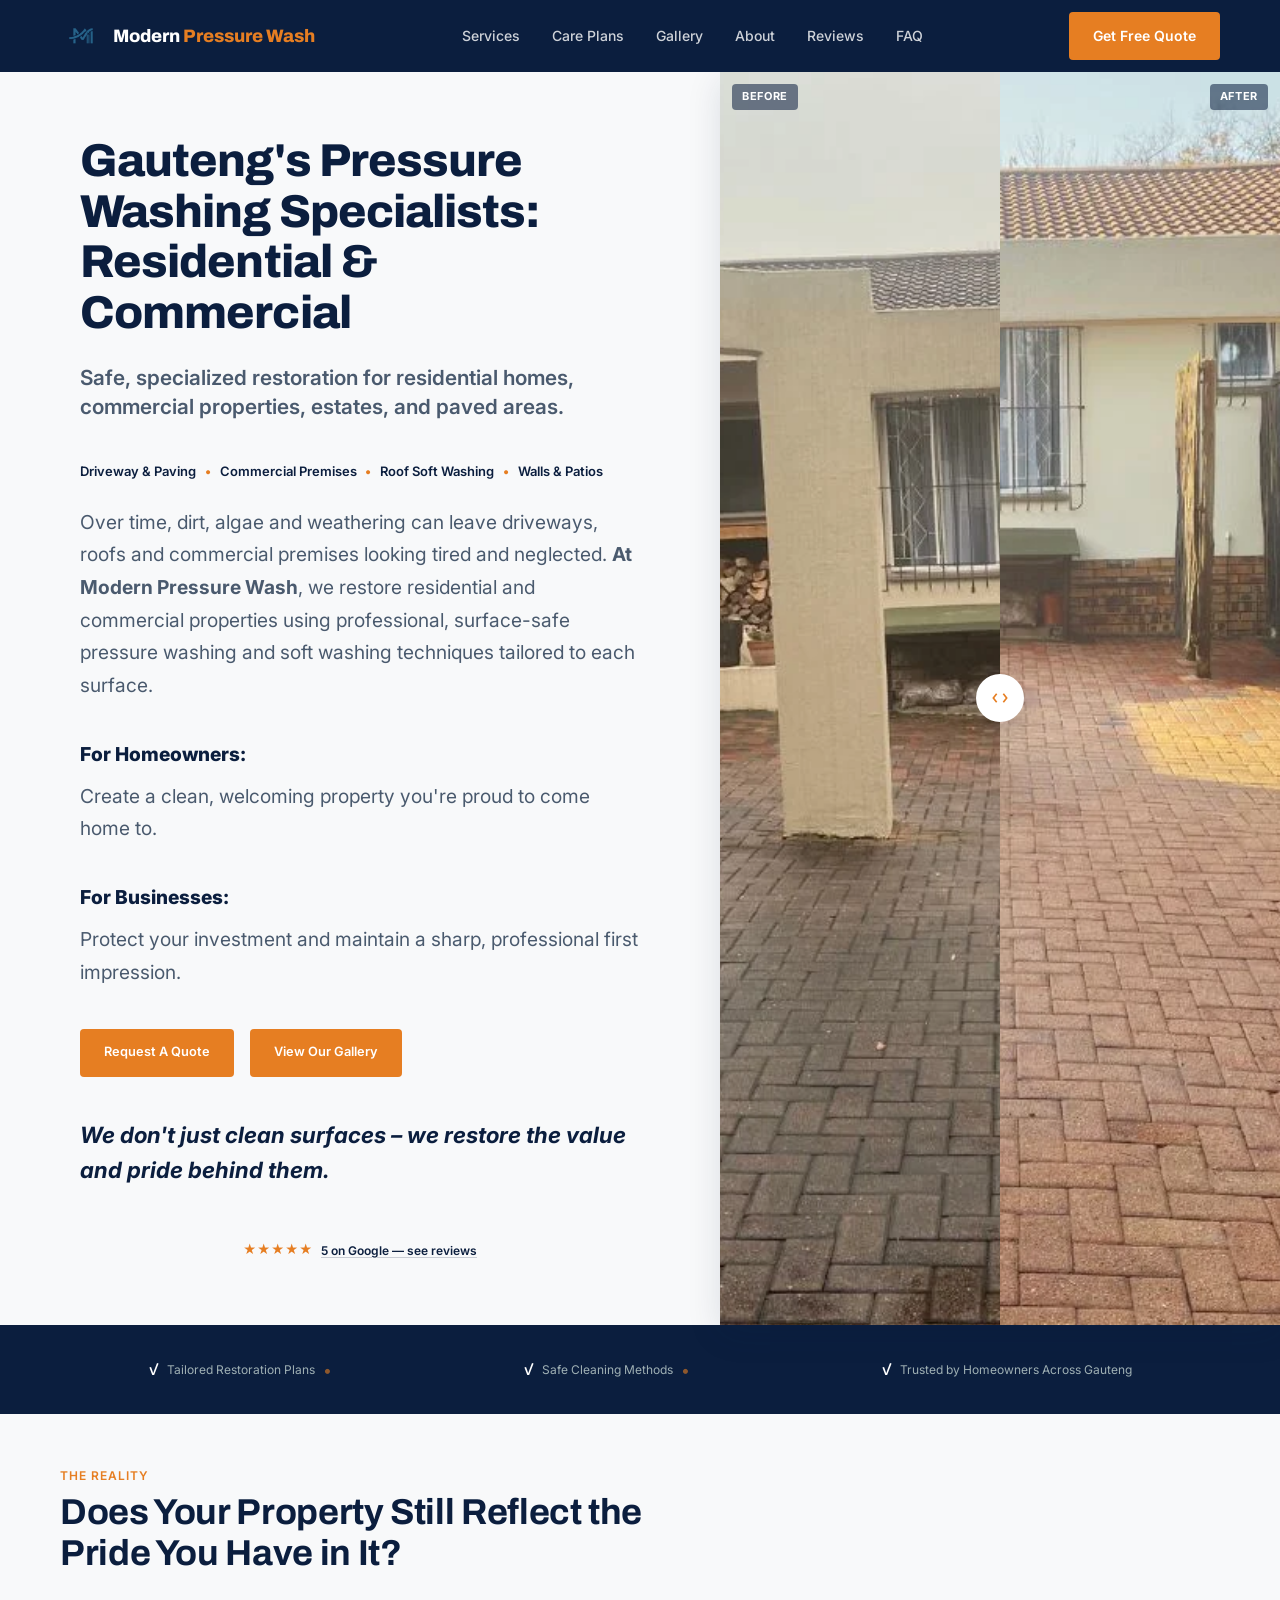
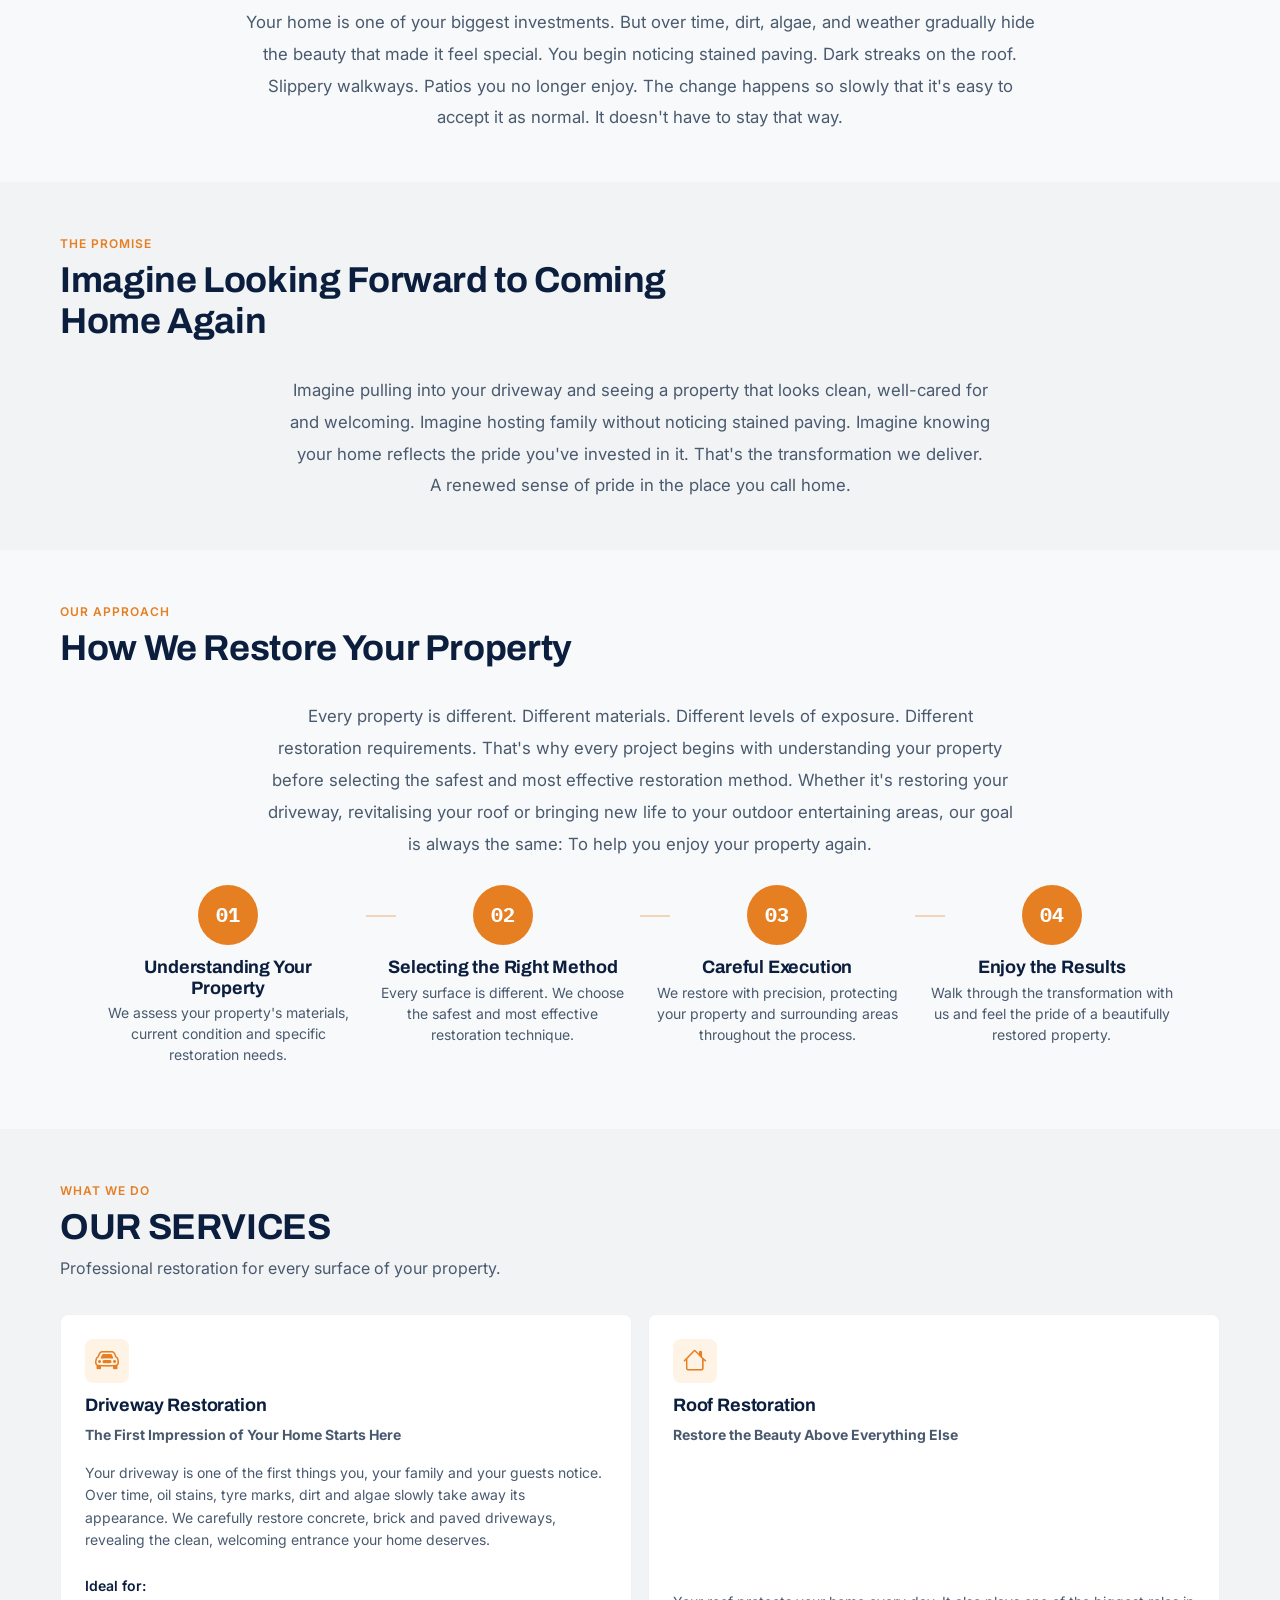
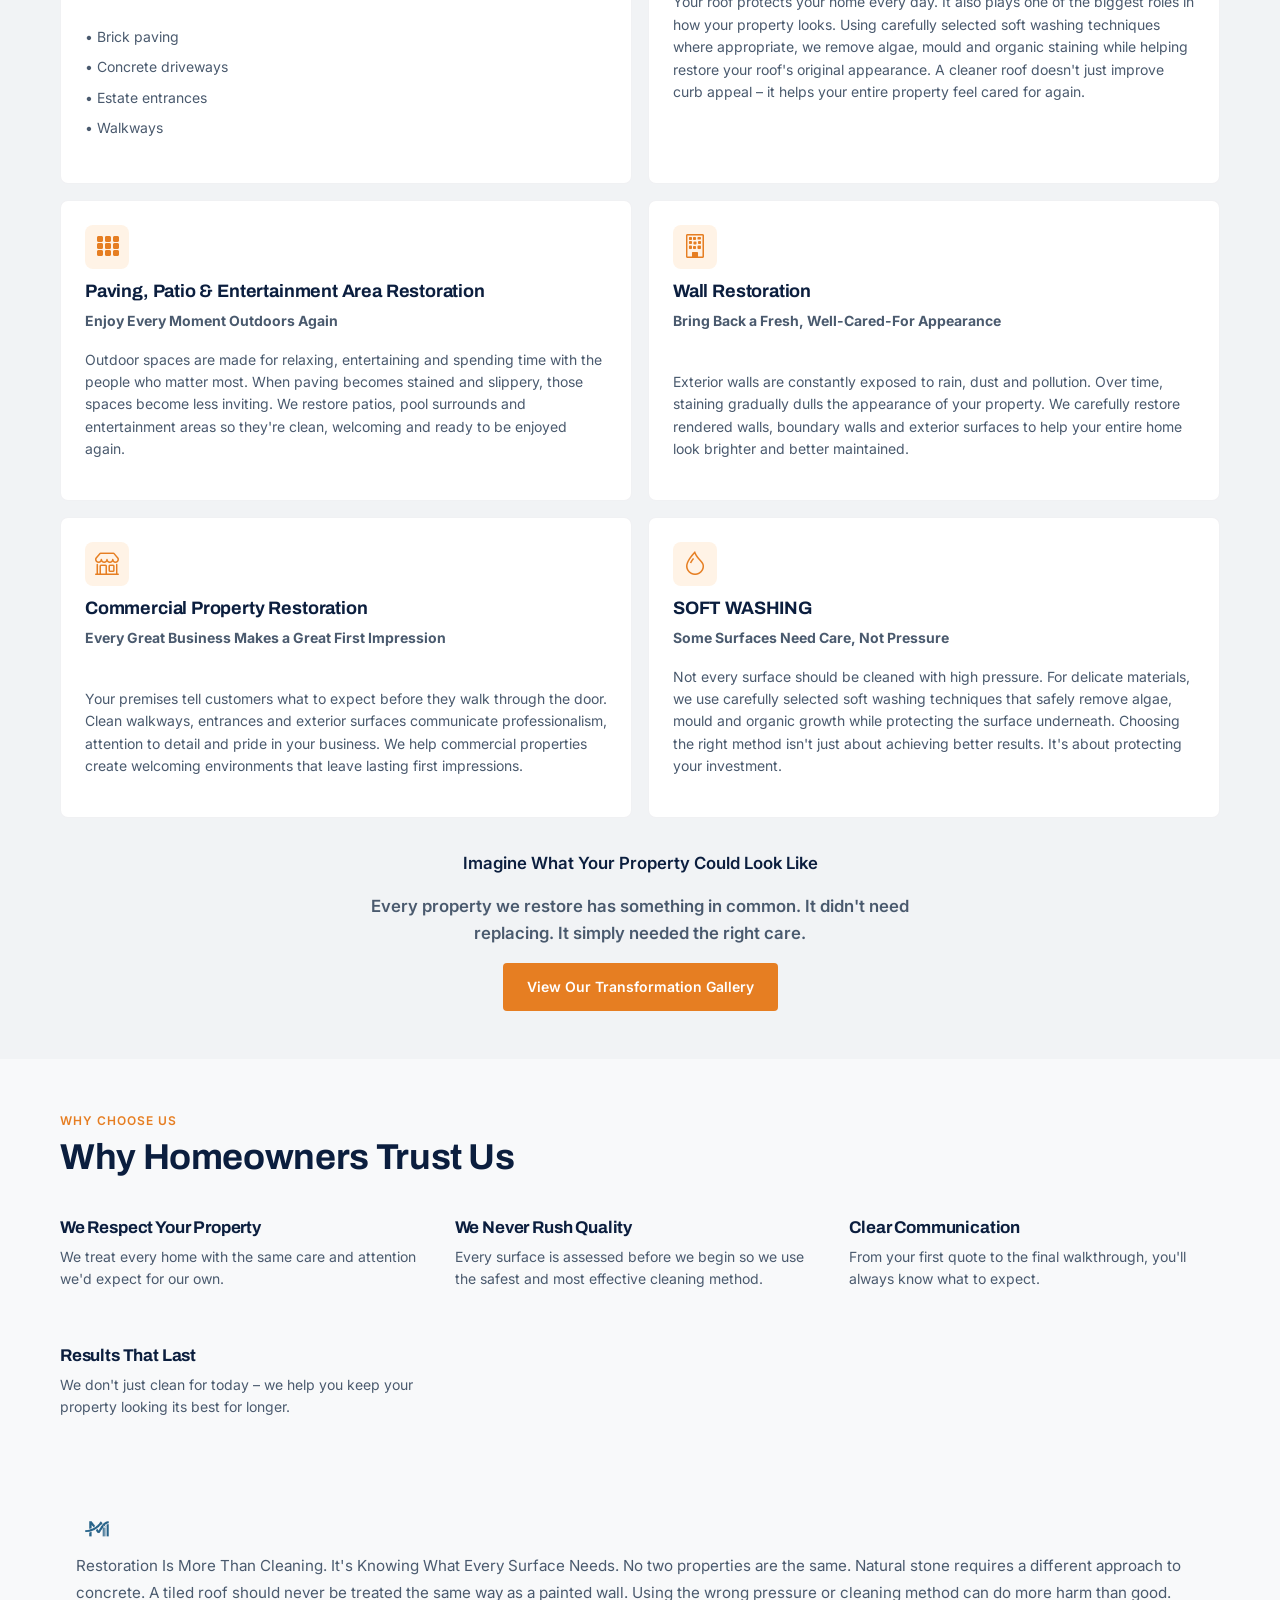
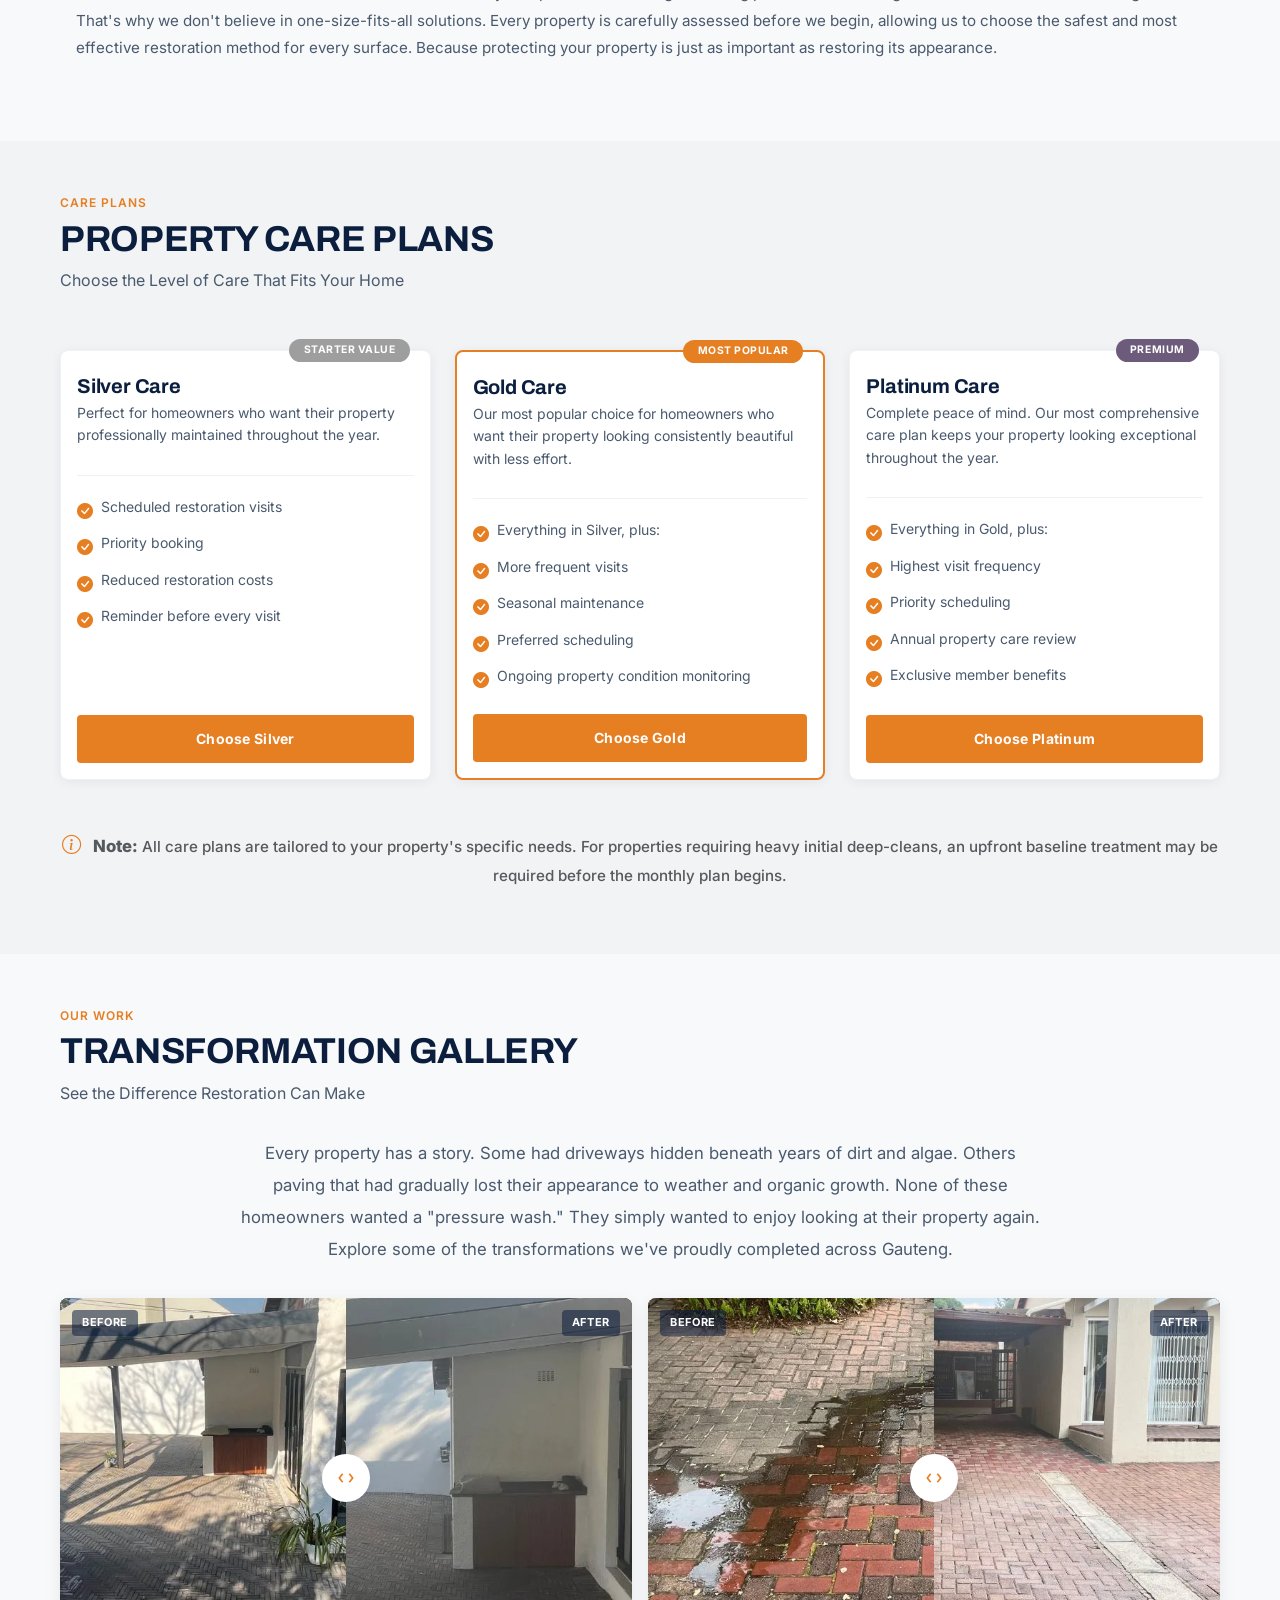
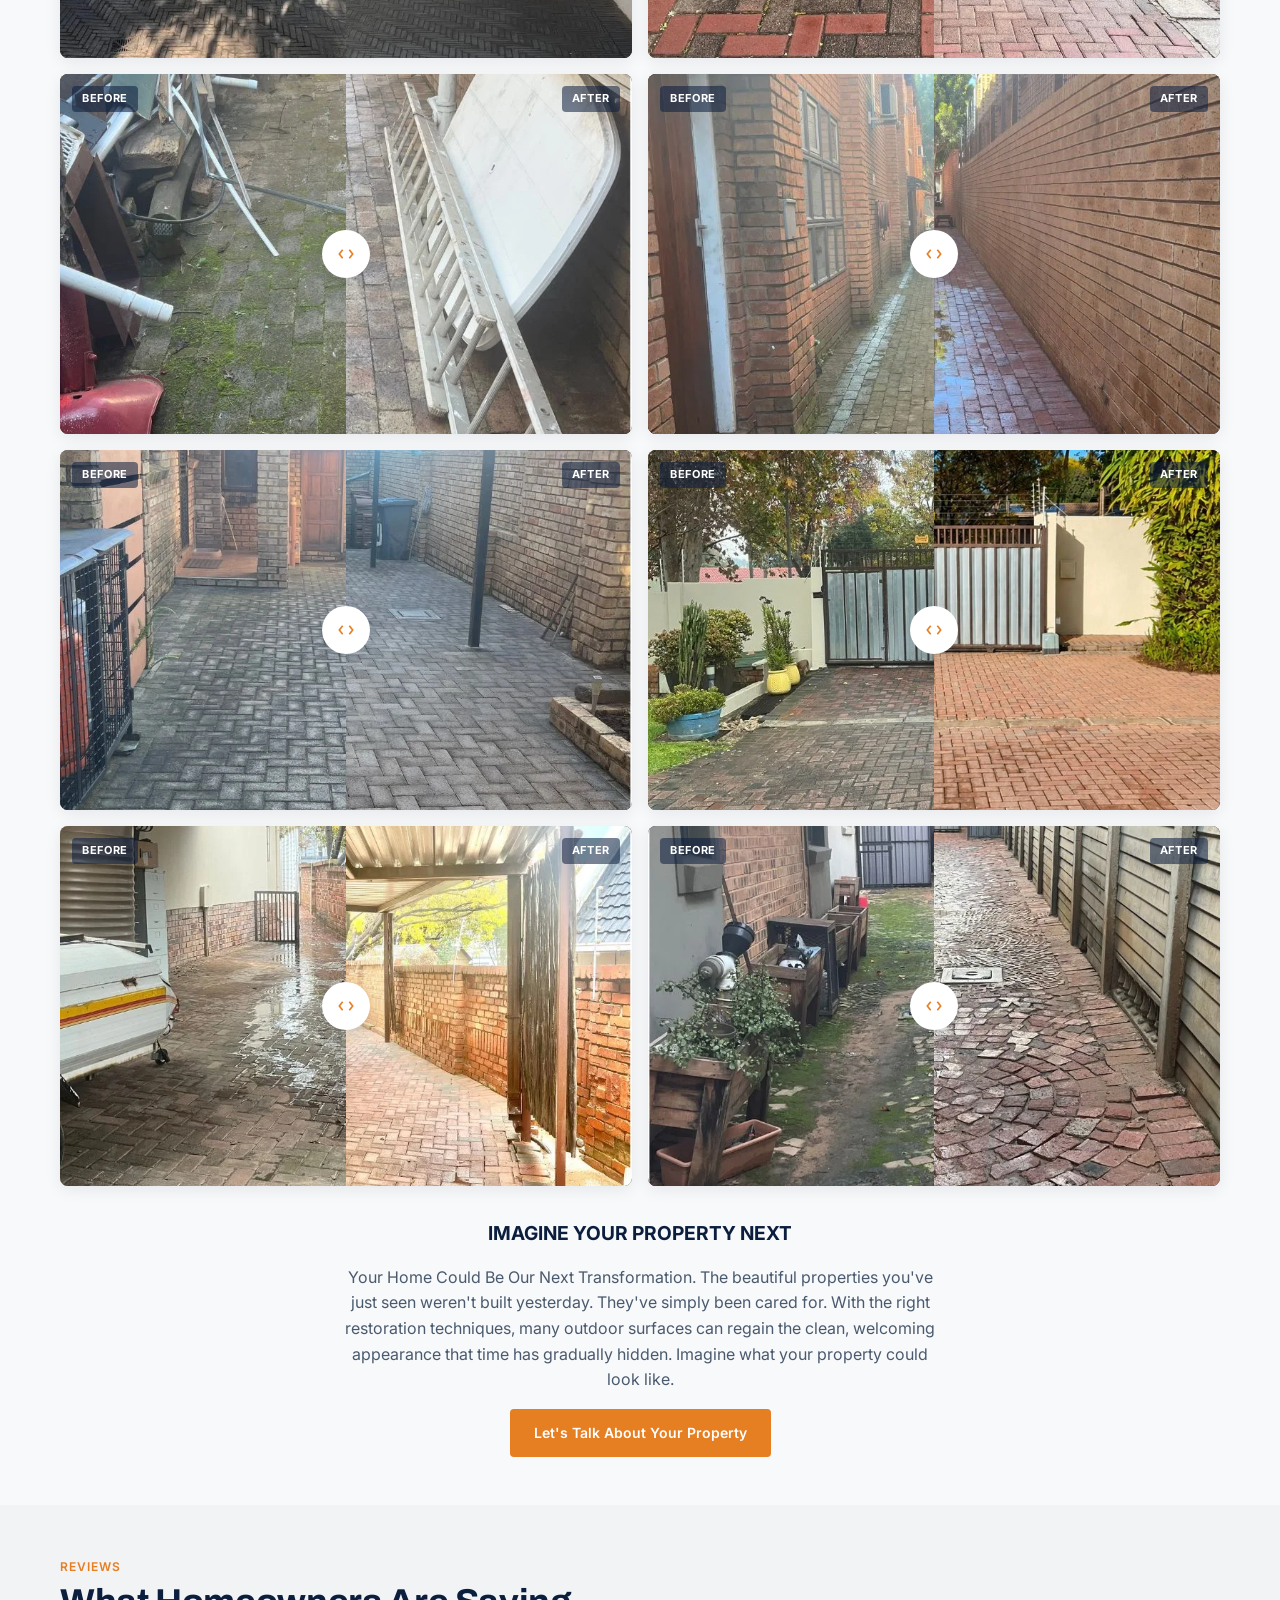
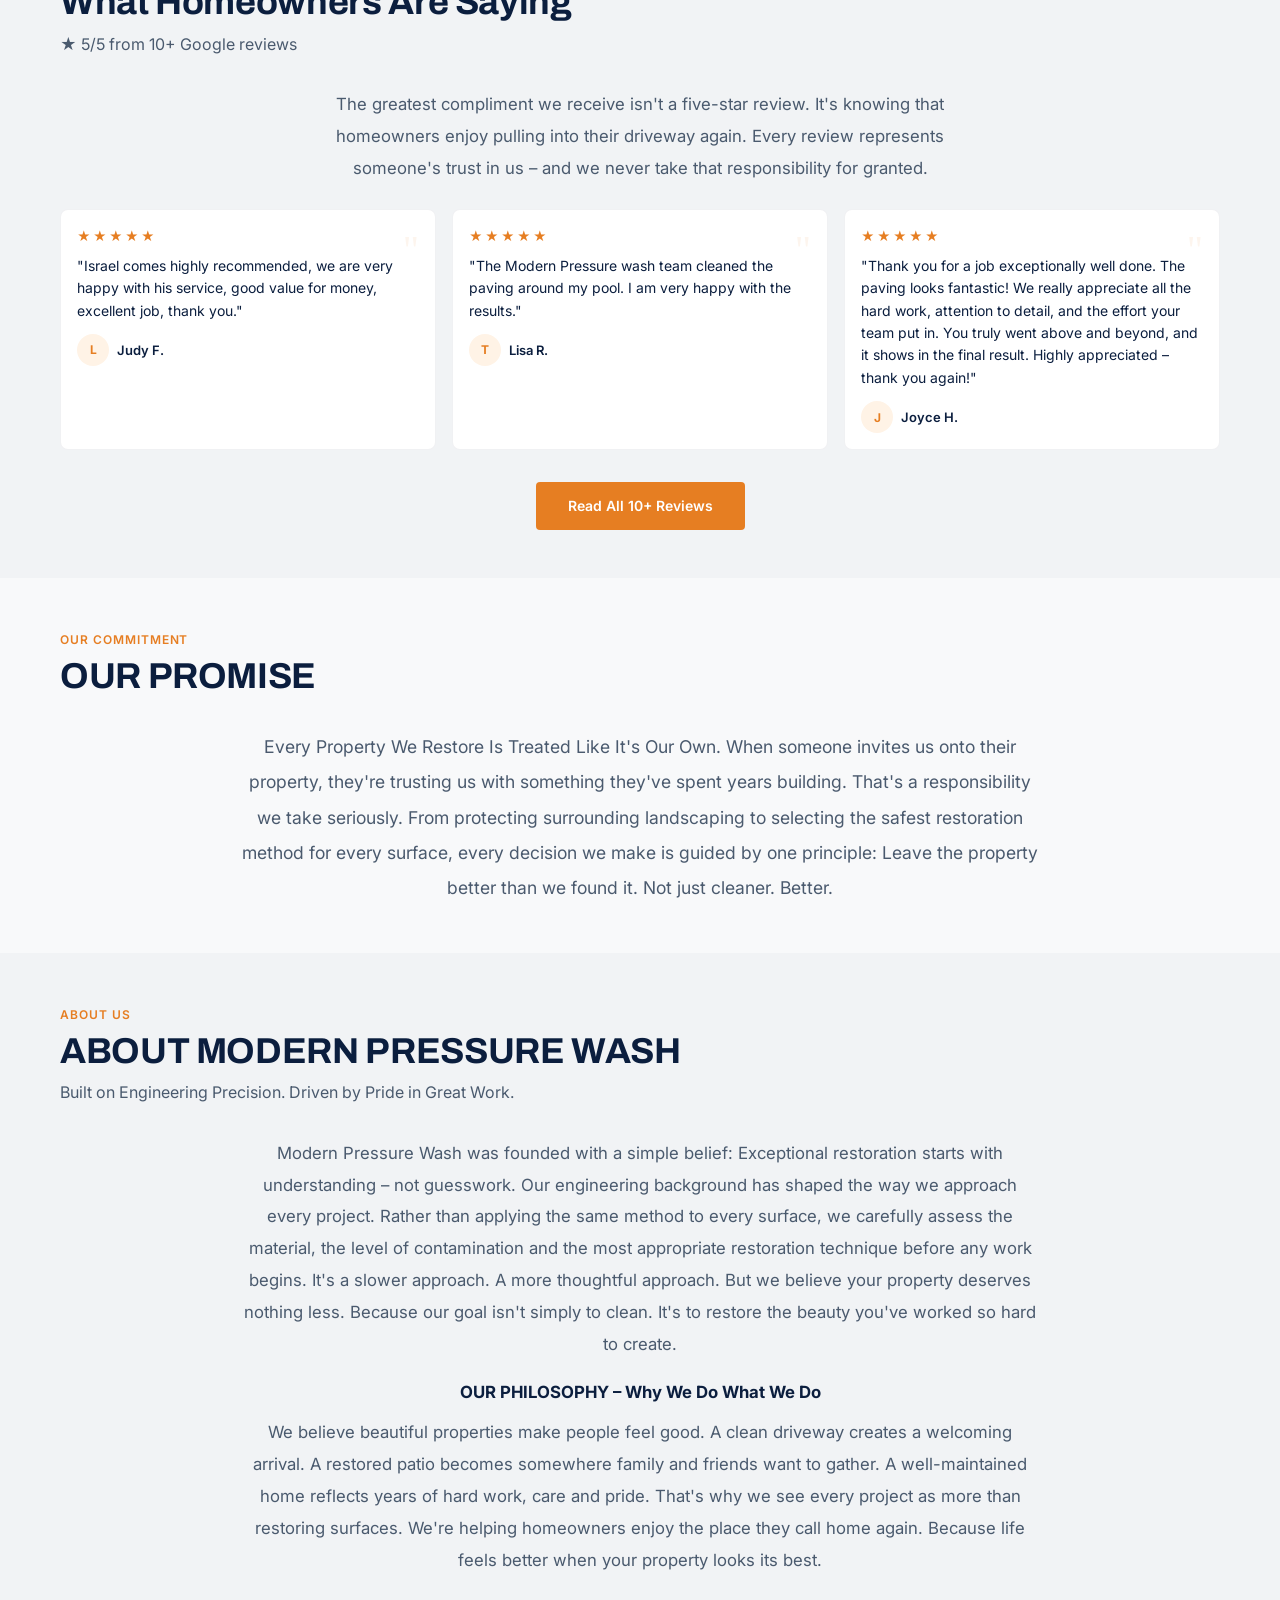
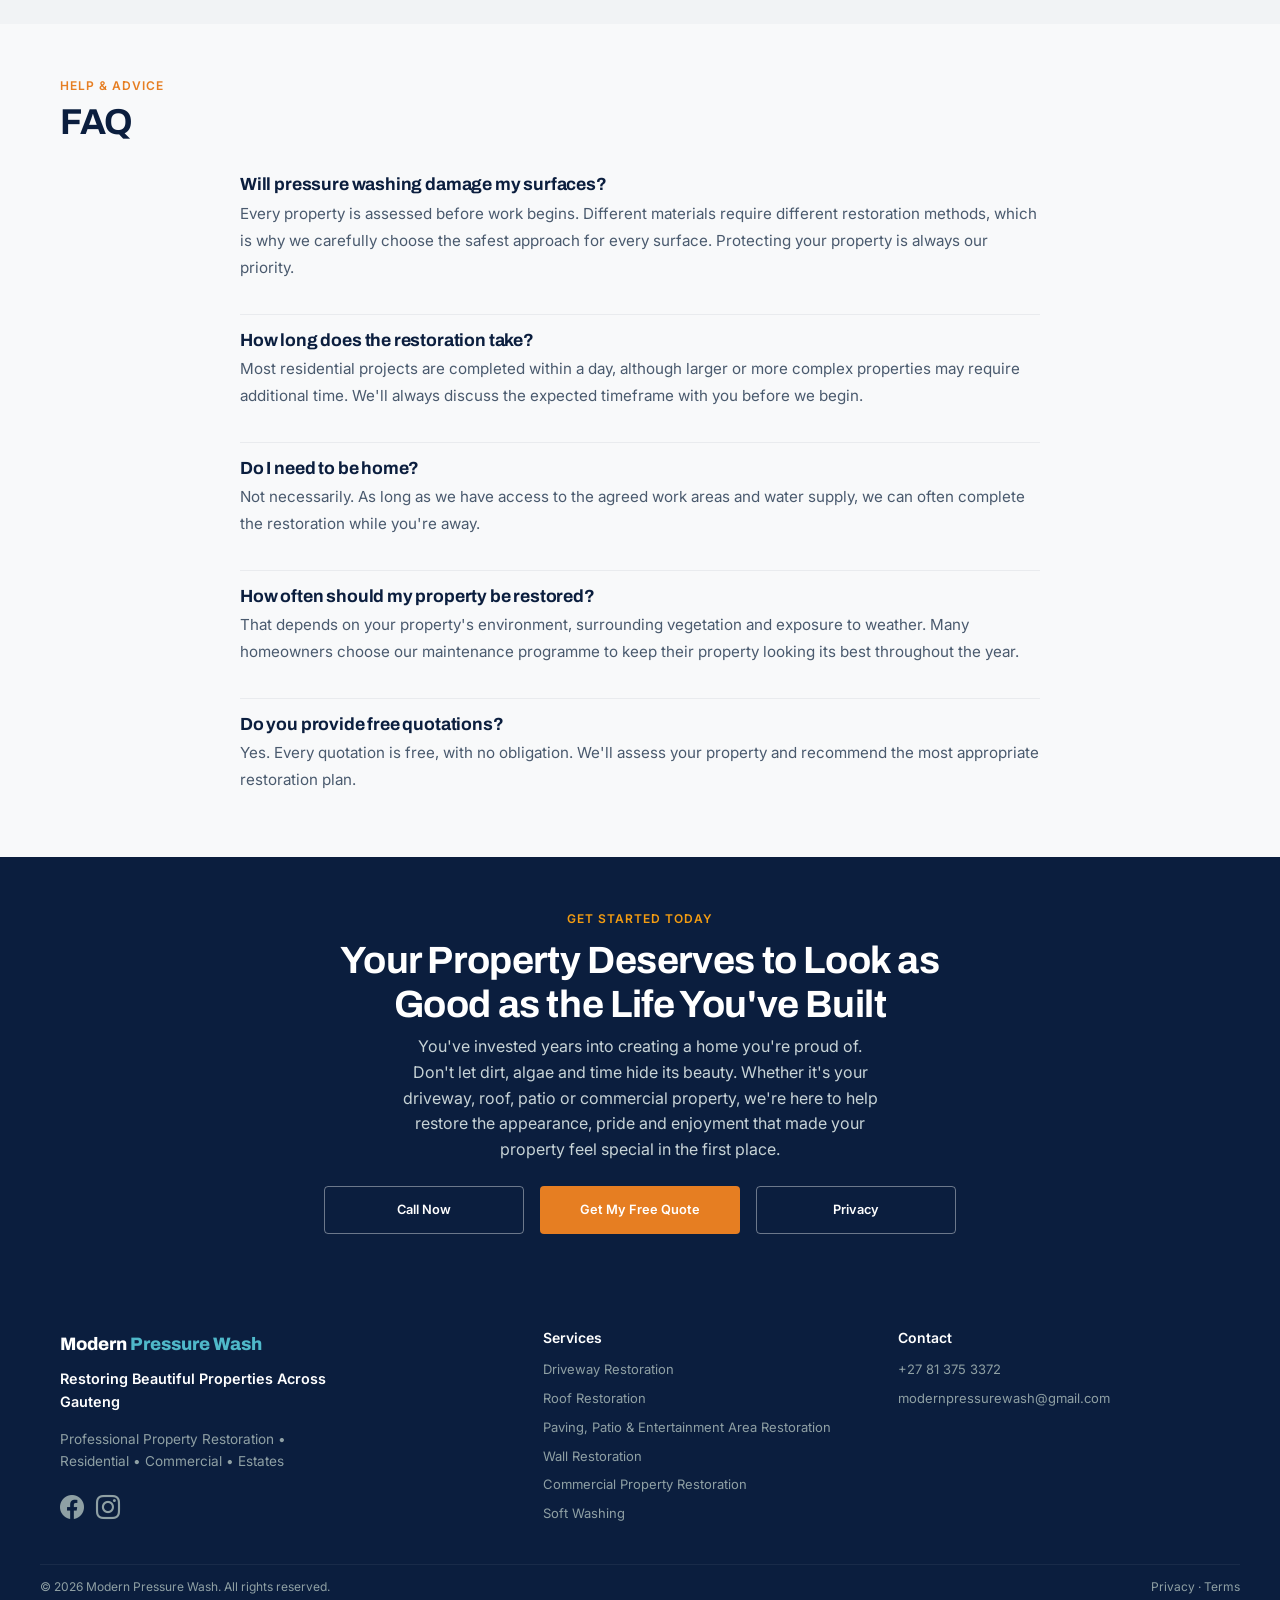
==== index.html @ f28ab047 "apply fixes the ios clicks" ====
<!DOCTYPE html>
<html lang="en">
<head>
  <meta charset="UTF-8" />
  <meta name="viewport" content="width=device-width, initial-scale=1.0" />
  <title>Modern Pressure Wash — Gauteng's Pressure Washing Specialists</title>
  <meta name="description" content="Gauteng's trusted pressure washing specialists. Roof, driveway, gutter cleaning with real before/after results. Free quote from owner Israel." />
  <meta name="robots" content="index, follow" />
  <link rel="canonical" href="https://www.modernpressurewash.co.za" />

  <!-- Open Graph -->
  <meta property="og:title" content="Modern Pressure Wash — See Your Property Like New" />
  <meta property="og:description" content="Gauteng's pressure washing specialists. Real results, transparent pricing, you inspect before you pay." />
  <meta property="og:type" content="website" />
  <meta property="og:url" content="https://www.modernpressurewash.co.za" />
  <meta property="og:image" content="https://www.modernpressurewash.co.za/Website Logo.png" />
  <meta property="og:image:width" content="1200" />
  <meta property="og:image:height" content="630" />

  <!-- Twitter Cards -->
  <meta name="twitter:card" content="summary_large_image" />
  <meta name="twitter:title" content="Modern Pressure Wash — See Your Property Like New" />
  <meta name="twitter:description" content="Gauteng's pressure washing specialists. Real results, transparent pricing, you inspect before you pay." />
  <meta name="twitter:image" content="https://www.modernpressurewash.co.za/Website Logo.png" />

  <!-- Favicon -->
  <link rel="icon" href="Website Logo.png" type="image/png" />
  <link rel="apple-touch-icon" href="Website Logo.png" />

  <!-- Fonts -->
  <link rel="preconnect" href="https://fonts.googleapis.com" />
  <link rel="preconnect" href="https://fonts.gstatic.com" crossorigin />
  <link href="https://fonts.googleapis.com/css2?family=Archivo:wght@700;800&family=Inter:wght@400;500;600&family=IBM+Plex+Mono:wght@500&display=swap" rel="stylesheet" />

  <!-- AOS -->
  <link rel="preconnect" href="https://unpkg.com" />
  <link rel="stylesheet" href="https://unpkg.com/aos@2.3.1/dist/aos.css" />

  <!-- Bootstrap & Icons -->
  <link href="https://cdn.jsdelivr.net/npm/bootstrap@5.3.0-alpha1/dist/css/bootstrap.min.css" rel="stylesheet" />
  <link rel="stylesheet" href="https://cdn.jsdelivr.net/npm/bootstrap-icons@1.11.3/font/bootstrap-icons.min.css" />

  <!-- Styles -->
  <link rel="stylesheet" href="style.css" />

  <!-- Google tag (gtag.js) – GA4 -->
  <script async src="https://www.googletagmanager.com/gtag/js?id=G-9RQ8H6MBGZ"></script>
  <script>
    window.dataLayer = window.dataLayer || [];
    function gtag(){dataLayer.push(arguments);}
    gtag('js', new Date());
    gtag('config', 'G-9RQ8H6MBGZ');
  </script>

  <!-- Meta Pixel Code (Facebook) -->
  <script>
  !function(f,b,e,v,n,t,s)
  {if(f.fbq)return;n=f.fbq=function(){n.callMethod?
  n.callMethod.apply(n,arguments):n.queue.push(arguments)};
  if(!f._fbq)f._fbq=n;n.push=n;n.loaded=!0;n.version='2.0';
  n.queue=[];t=b.createElement(e);t.async=!0;
  t.src=v;s=b.getElementsByTagName(e)[0];
  s.parentNode.insertBefore(t,s)}(window, document,'script',
  'https://connect.facebook.net/en_US/fbevents.js');
  fbq('init', '1066701205733061');
  fbq('track', 'PageView');
  </script>
  <noscript><img height="1" width="1" style="display:none"
  src="https://www.facebook.com/tr?id=1066701205733061&ev=PageView&noscript=1"
  /></noscript>

  <!-- Structured Data -->
  <script type="application/ld+json">
  {
    "@context": "https://schema.org",
    "@type": "LocalBusiness",
    "name": "Modern Pressure Wash",
    "description": "Gauteng's pressure washing specialists",
    "address": {
      "@type": "PostalAddress",
      "streetAddress": "42 Sacharia Street",
      "addressLocality": "The Reeds",
      "addressRegion": "Gauteng",
      "postalCode": "0157",
      "addressCountry": "ZA"
    },
    "telephone": "+27636455372",
    "email": "info@modernpressurewash.co.za",
    "openingHours": "Mo-Th 08:00-18:00, Fri 08:00-17:00, Sa 08:00-18:00, Su Closed",
    "aggregateRating": {
      "@type": "AggregateRating",
      "ratingValue": "4.9",
      "reviewCount": "200"
    }
  }
  </script>
</head>
<body>

  <!-- ===== SKIP LINK ===== -->
  <a href="#main-content" class="skip-link">Skip to main content</a>

  <!-- ===== OVERLAY ===== -->
  <div class="nav-overlay" id="nav-overlay"></div>

  <!-- ===== HEADER ===== -->
  <header class="site-header" role="banner">
    <div class="header-inner">
      <a href="/" class="logo-link" aria-label="Modern Pressure Wash – Home">
        <img src="Website Logo.png" alt="Modern Pressure Wash Logo" class="logo-img" loading="lazy" width="45" height="45" />
        <span class="logo-text">Modern <span>Pressure Wash</span></span>
      </a>

      <nav class="main-nav" id="main-nav" aria-label="Main navigation">
        <button class="nav-close" id="nav-close" aria-label="Close menu">
          <svg width="24" height="24" viewBox="0 0 24 24" fill="none" stroke="currentColor" stroke-width="2" aria-hidden="true">
            <line x1="18" y1="6" x2="6" y2="18" />
            <line x1="6" y1="6" x2="18" y2="18" />
          </svg>
        </button>

        <a href="#services">Services</a>
        <a href="#care-plans">Care Plans</a>
        <a href="#gallery">Gallery</a>
        <a href="#about">About</a>
        <a href="#reviews">Reviews</a>
        <a href="#faq">FAQ</a>

        <!-- Buttons shown stacked inside the mobile menu only -->
        <div class="mobile-nav-cta">
          <a href="privacy.html" class="btn btn-outline">Privacy</a>
          <a href="https://crm.modernpressurewash.co.za/get-quote" target="_blank" onclick="gtag('event', 'whatsapp_click', { 'send_to': 'G-9RQ8H6MBGZ' });" class="btn btn-primary">Get Free Quote</a>
        </div>
      </nav>

      <div class="header-cta">
        <!-- <a href="privacy.html" class="btn btn-outline">Privacy</a> -->
        <a href="https://crm.modernpressurewash.co.za/get-quote" target="_blank" onclick="gtag('event', 'whatsapp_click', { 'send_to': 'G-9RQ8H6MBGZ' });" class="btn btn-primary">Get Free Quote</a>
        <button class="menu-toggle" id="menu-toggle" aria-label="Toggle navigation" aria-expanded="false" aria-controls="main-nav">
          <svg width="24" height="24" viewBox="0 0 24 24" fill="none" stroke="currentColor" stroke-width="2" aria-hidden="true">
            <line x1="3" y1="6" x2="21" y2="6" />
            <line x1="3" y1="12" x2="21" y2="12" />
            <line x1="3" y1="18" x2="21" y2="18" />
          </svg>
        </button>
      </div>
    </div>
    </header>
  <main id="main-content">

      <!-- ===== SECTION 1: HERO ===== -->
  <section id="hero" class="hero" aria-labelledby="hero-title">
    <div class="hero-wrap">
      <div class="hero-grid">
        <div class="hero-copy" data-aos="fade-right" data-aos-duration="800">
          <h1 id="hero-title">Gauteng's Pressure Washing Specialists: Residential & Commercial</h1>
          <!-- Sub-headline -->
          <p class="sub-headline">Safe, specialized restoration for residential homes, commercial properties, estates, and paved areas.</p>
          <ul class="hero-tags" aria-label="What we specialize in">
            <li>Driveway &amp; Paving</li>
            <li>Commercial Premises</li>
            <li>Roof Soft Washing</li>
            <li>Walls &amp; Patios</li>
          </ul>
          <p class="sub">Over time, dirt, algae and weathering can leave driveways, roofs and commercial premises looking tired and neglected. <strong>At Modern Pressure Wash</strong>, we restore residential and commercial properties using professional, surface-safe pressure washing and soft washing techniques tailored to each surface.</p>
          <p class="sub sub-label">For Homeowners:</p>
          <p class="sub">Create a clean, welcoming property you're proud to come home to.</p>
                  
          <p class="sub sub-label">For Businesses:</p>
          <p class="sub">Protect your investment and maintain a sharp, professional first impression.</p>
          <div class="cta-row">
            <a href="https://crm.modernpressurewash.co.za/get-quote" target="_blank" onclick="gtag('event', 'whatsapp_click', { 'send_to': 'G-9RQ8H6MBGZ' });" class="btn btn-primary">Request A Quote</a>
            <a href="#gallery" class="btn btn-whatsapp">View Our Gallery</a>
          </div>
          <p style="font-weight: 700; font-style: italic; font-size: 1.4rem; color: var(--navy); margin-top: var(--space-4);">We don't just clean surfaces – we restore the value and pride behind them.</p>
          <div class="rating-chip" style="justify-content: center;">
            <span class="stars" aria-hidden="true">★★★★★</span>
            <a href="https://www.google.com/maps/search/?api=1&query=Modern+Pressure+Wash%2C+42+Sacharia+Street%2C+The+Reeds%2C+Gauteng" target="_blank">5 on Google — see reviews</a>
          </div>
        </div>

        <!-- HERO SLIDER -->
        <div class="reveal-panel" data-reveal="50" role="slider" aria-label="Before and after driveway restoration" aria-labelledby="hero-title" aria-valuenow="50" aria-valuemin="0" aria-valuemax="100" tabindex="0" data-aos="fade-left" data-aos-duration="800" data-aos-delay="200">
          <div class="reveal-layer reveal-after">
            <img src="Job B/B1.webp" alt="Clean driveway after restoration" class="slider-image" loading="lazy" width="800" height="600" />
          </div>
          <div class="reveal-layer reveal-before">
            <img src="Job B/B.webp" alt="Dirty driveway before restoration" class="slider-image" loading="lazy" width="800" height="600" />
          </div>
          <span class="reveal-label before-label" aria-hidden="true">BEFORE</span>
          <span class="reveal-label after-label" aria-hidden="true">AFTER</span>
          <div class="reveal-handle" role="presentation">
            <div class="grip">
              <svg viewBox="0 0 24 24" fill="none" stroke="currentColor" stroke-width="2" aria-hidden="true">
                <polyline points="8 7 4 12 8 17" />
                <polyline points="16 7 20 12 16 17" />
              </svg>
            </div>
          </div>
        </div>
      </div>
    </div>
  </section>

    <!-- ===== TRUST BADGES ===== -->
    <div class="proof-strip" aria-label="Trust indicators">
      <div class="wrap proof-grid">
        <div class="proof-item" data-aos="fade-up" data-aos-duration="600" data-aos-delay="0">
          <span class="num">✓</span>
          <span class="label">Tailored Restoration Plans</span>
        </div>
        <div class="proof-item" data-aos="fade-up" data-aos-duration="600" data-aos-delay="100">
          <span class="num">✓</span>
          <span class="label">Safe Cleaning Methods</span>
        </div>
        <div class="proof-item" data-aos="fade-up" data-aos-duration="600" data-aos-delay="200">
          <span class="num">✓</span>
          <span class="label">Trusted by Homeowners Across Gauteng</span>
        </div>
      </div>
    </div>

    <!-- ===== SECTION 2: THE PROBLEM ===== -->
    <section id="problem" aria-labelledby="problem-title">
      <div class="wrap">
        <div class="section-head" data-aos="fade-up" data-aos-duration="700">
          <span class="eyebrow">The Reality</span>
          <h2 id="problem-title">Does Your Property Still Reflect the Pride You Have in It?</h2>
        </div>
        <div class="problem-content" data-aos="fade-up" data-aos-duration="800">
          <p style="font-size: 1.05rem; line-height: 1.9; max-width: 800px; margin: 0 auto; color: var(--slate-grey); text-align: center;">
            Your home is one of your biggest investments. But over time, dirt, algae, and weather gradually hide the beauty that made it feel special. You begin noticing stained paving. Dark streaks on the roof. Slippery walkways. Patios you no longer enjoy. The change happens so slowly that it's easy to accept it as normal. It doesn't have to stay that way.
          </p>
        </div>
      </div>
    </section>

    <!-- ===== SECTION 3: THE PROMISE ===== -->
    <section id="promise" class="bg-tint" aria-labelledby="promise-title">
      <div class="wrap">
        <div class="section-head" data-aos="fade-up" data-aos-duration="700">
          <span class="eyebrow">The Promise</span>
          <h2 id="promise-title">Imagine Looking Forward to Coming Home Again</h2>
        </div>
        <div class="promise-content" data-aos="fade-up" data-aos-duration="800">
          <p style="font-size: 1.05rem; line-height: 1.9; max-width: 700px; margin: 0 auto; color: var(--slate-grey); text-align: center;">
            Imagine pulling into your driveway and seeing a property that looks clean, well-cared for and welcoming. Imagine hosting family without noticing stained paving. Imagine knowing your home reflects the pride you've invested in it. That's the transformation we deliver. A renewed sense of pride in the place you call home.
          </p>
        </div>
      </div>
    </section>

    <!-- ===== SECTION 4: THE PROCESS ===== -->
    <section id="process" aria-labelledby="process-title">
      <div class="wrap">
        <div class="section-head" data-aos="fade-up" data-aos-duration="700">
          <span class="eyebrow">Our Approach</span>
          <h2 id="process-title">How We Restore Your Property</h2>
        </div>
        <div class="process-intro" data-aos="fade-up" data-aos-duration="800">
          <p style="font-size: 1.05rem; line-height: 1.9; max-width: 750px; margin: 0 auto var(--space-5) auto; color: var(--slate-grey); text-align: center;">
            Every property is different. Different materials. Different levels of exposure. Different restoration requirements. That's why every project begins with understanding your property before selecting the safest and most effective restoration method. Whether it's restoring your driveway, revitalising your roof or bringing new life to your outdoor entertaining areas, our goal is always the same: To help you enjoy your property again.
          </p>
        </div>
        <div class="process-steps">
          <div class="process-step" data-aos="fade-up" data-aos-duration="600" data-aos-delay="0">
            <div class="step-circle" aria-hidden="true">01</div>
            <div class="step-content">
              <h3>Understanding Your Property</h3>
              <p>We assess your property's materials, current condition and specific restoration needs.</p>
            </div>
          </div>
          <div class="process-step" data-aos="fade-up" data-aos-duration="600" data-aos-delay="100">
            <div class="step-circle" aria-hidden="true">02</div>
            <div class="step-content">
              <h3>Selecting the Right Method</h3>
              <p>Every surface is different. We choose the safest and most effective restoration technique.</p>
            </div>
          </div>
          <div class="process-step" data-aos="fade-up" data-aos-duration="600" data-aos-delay="200">
            <div class="step-circle" aria-hidden="true">03</div>
            <div class="step-content">
              <h3>Careful Execution</h3>
              <p>We restore with precision, protecting your property and surrounding areas throughout the process.</p>
            </div>
          </div>
          <div class="process-step" data-aos="fade-up" data-aos-duration="600" data-aos-delay="300">
            <div class="step-circle" aria-hidden="true">04</div>
            <div class="step-content">
              <h3>Enjoy the Results</h3>
              <p>Walk through the transformation with us and feel the pride of a beautifully restored property.</p>
            </div>
          </div>
        </div>
      </div>
    </section>

    <!-- ===== SECTION 5: SERVICES ===== -->
    <section id="services" class="bg-tint" aria-labelledby="services-title">
      <div class="wrap">
        <div class="section-head" data-aos="fade-up" data-aos-duration="700">
          <span class="eyebrow">What We Do</span>
          <h2 id="services-title">OUR SERVICES</h2>
          <p>Professional restoration for every surface of your property.</p>
        </div>

        <div class="services-grid">
          <div class="service-card" data-aos="fade-up" data-aos-duration="600" data-aos-delay="0">
            <div class="icon-badge"><i class="bi bi-car-front" aria-hidden="true"></i></div>
            <h3>Driveway Restoration</h3>
            <p><strong>The First Impression of Your Home Starts Here</strong></p>
            <p>Your driveway is one of the first things you, your family and your guests notice. Over time, oil stains, tyre marks, dirt and algae slowly take away its appearance. We carefully restore concrete, brick and paved driveways, revealing the clean, welcoming entrance your home deserves.</p>
            <p style="font-weight: 600; margin-top: var(--space-2); color: var(--navy);">Ideal for:</p>
            <ul style="list-style: none; padding-left: 0; font-size: 0.875rem; color: var(--slate-grey);">
              <li>• Brick paving</li>
              <li>• Concrete driveways</li>
              <li>• Estate entrances</li>
              <li>• Walkways</li>
            </ul>
          </div>

          <div class="service-card" data-aos="fade-up" data-aos-duration="600" data-aos-delay="100">
            <div class="icon-badge"><i class="bi bi-house" aria-hidden="true"></i></div>
            <h3>Roof Restoration</h3>
            <p><strong>Restore the Beauty Above Everything Else</strong></p>
            <p>Your roof protects your home every day. It also plays one of the biggest roles in how your property looks. Using carefully selected soft washing techniques where appropriate, we remove algae, mould and organic staining while helping restore your roof's original appearance. A cleaner roof doesn't just improve curb appeal – it helps your entire property feel cared for again.</p>
          </div>

          <div class="service-card" data-aos="fade-up" data-aos-duration="600" data-aos-delay="200">
            <div class="icon-badge"><i class="bi bi-grid-3x3-gap-fill" aria-hidden="true"></i></div>
            <h3>Paving, Patio & Entertainment Area Restoration</h3>
            <p><strong>Enjoy Every Moment Outdoors Again</strong></p>
            <p>Outdoor spaces are made for relaxing, entertaining and spending time with the people who matter most. When paving becomes stained and slippery, those spaces become less inviting. We restore patios, pool surrounds and entertainment areas so they're clean, welcoming and ready to be enjoyed again.</p>
          </div>

          <div class="service-card" data-aos="fade-up" data-aos-duration="600" data-aos-delay="300">
            <div class="icon-badge"><i class="bi bi-building" aria-hidden="true"></i></div>
            <h3>Wall Restoration</h3>
            <p><strong>Bring Back a Fresh, Well-Cared-For Appearance</strong></p>
            <p>Exterior walls are constantly exposed to rain, dust and pollution. Over time, staining gradually dulls the appearance of your property. We carefully restore rendered walls, boundary walls and exterior surfaces to help your entire home look brighter and better maintained.</p>
          </div>

          <div class="service-card" data-aos="fade-up" data-aos-duration="600" data-aos-delay="400">
            <div class="icon-badge"><i class="bi bi-shop" aria-hidden="true"></i></div>
            <h3>Commercial Property Restoration</h3>
            <p><strong>Every Great Business Makes a Great First Impression</strong></p>
            <p>Your premises tell customers what to expect before they walk through the door. Clean walkways, entrances and exterior surfaces communicate professionalism, attention to detail and pride in your business. We help commercial properties create welcoming environments that leave lasting first impressions.</p>
          </div>

          <div class="service-card" data-aos="fade-up" data-aos-duration="600" data-aos-delay="500">
            <div class="icon-badge"><i class="bi bi-droplet" aria-hidden="true"></i></div>
            <h3>SOFT WASHING</h3>
            <p><strong>Some Surfaces Need Care, Not Pressure</strong></p>
            <p>Not every surface should be cleaned with high pressure. For delicate materials, we use carefully selected soft washing techniques that safely remove algae, mould and organic growth while protecting the surface underneath. Choosing the right method isn't just about achieving better results. It's about protecting your investment.</p>
          </div>
        </div>

        <div class="services-cta" data-aos="fade-up" data-aos-duration="600">
          <p style="font-size: 1.05rem; font-weight: 600; color: var(--navy);">Imagine What Your Property Could Look Like</p>
          <p style="color: var(--slate-grey); max-width: 600px; margin: 0 auto var(--space-4);">Every property we restore has something in common. It didn't need replacing. It simply needed the right care.</p>
          <a href="#gallery" class="btn btn-primary">View Our Transformation Gallery</a>
        </div>
      </div>
    </section>

    <!-- ===== SECTION 6: WHY HOMEOWNERS TRUST US ===== -->
    <section id="why-us" aria-labelledby="why-title">
      <div class="wrap">
        <div class="section-head" data-aos="fade-up" data-aos-duration="700">
          <span class="eyebrow">Why Choose Us</span>
          <h2 id="why-title">Why Homeowners Trust Us</h2>
        </div>
        <div class="diff-grid">
          <div class="diff-card" data-aos="fade-up" data-aos-duration="600" data-aos-delay="0">
            <h3>We Respect Your Property</h3>
            <p>We treat every home with the same care and attention we'd expect for our own.</p>
          </div>
          <div class="diff-card" data-aos="fade-up" data-aos-duration="600" data-aos-delay="100">
            <h3>We Never Rush Quality</h3>
            <p>Every surface is assessed before we begin so we use the safest and most effective cleaning method.</p>
          </div>
          <div class="diff-card" data-aos="fade-up" data-aos-duration="600" data-aos-delay="200">
            <h3>Clear Communication</h3>
            <p>From your first quote to the final walkthrough, you'll always know what to expect.</p>
          </div>
          <div class="diff-card" data-aos="fade-up" data-aos-duration="600" data-aos-delay="300">
            <h3>Results That Last</h3>
            <p>We don't just clean for today – we help you keep your property looking its best for longer.</p>
          </div>
        </div>
        <div class="founder" data-aos="flip-up" data-aos-duration="700">
          <div class="founder-photo" aria-hidden="true">
            <img src="Website Logo.png" alt="Modern Pressure Wash Logo" class="logo-img" loading="lazy" width="72" height="72" />
            <div>
              <p style="font-size: 0.95rem; line-height: 1.8; color: var(--slate-grey);">Restoration Is More Than Cleaning. It's Knowing What Every Surface Needs. No two properties are the same. Natural stone requires a different approach to concrete. A tiled roof should never be treated the same way as a painted wall. Using the wrong pressure or cleaning method can do more harm than good. That's why we don't believe in one-size-fits-all solutions. Every property is carefully assessed before we begin, allowing us to choose the safest and most effective restoration method for every surface. Because protecting your property is just as important as restoring its appearance.</p>
            </div>
          </div>
        </div>
      </div>
    </section>

    <!-- ===== SECTION 7: PROPERTY CARE PLANS ===== -->
    <section id="care-plans" class="bg-tint" aria-labelledby="plans-title">
      <div class="wrap">
        <div class="section-head" data-aos="fade-up" data-aos-duration="700">
          <span class="eyebrow">Care Plans</span>
          <h2 id="plans-title">PROPERTY CARE PLANS</h2>
          <p>Choose the Level of Care That Fits Your Home</p>
        </div>
        <div class="row g-4 mt-3 justify-content-center">
          <div class="col-md-4">
            <div class="plan-card silver">
              <div class="plan-badge">Starter Value</div>
              <div class="plan-header">
                <h3>Silver Care</h3>
                <p class="plan-sub">Perfect for homeowners who want their property professionally maintained throughout the year.</p>
              </div>
              <ul class="plan-features">
                <li><i class="bi bi-check-circle-fill" aria-hidden="true"></i> Scheduled restoration visits</li>
                <li><i class="bi bi-check-circle-fill" aria-hidden="true"></i> Priority booking</li>
                <li><i class="bi bi-check-circle-fill" aria-hidden="true"></i> Reduced restoration costs</li>
                <li><i class="bi bi-check-circle-fill" aria-hidden="true"></i> Reminder before every visit</li>
              </ul>
              <a href="https://docs.google.com/forms/d/e/1FAIpQLSc85iJdZs2S5slCPJevNg05U0ZQ59esjcHS15aGBW4bk8s-Ow/viewform" target="_blank" class="btn btn-primary w-100">Choose Silver</a>
            </div>
          </div>
          <div class="col-md-4">
            <div class="plan-card gold featured">
              <div class="plan-badge">Most Popular</div>
              <div class="plan-header">
                <h3>Gold Care</h3>
                <p class="plan-sub">Our most popular choice for homeowners who want their property looking consistently beautiful with less effort.</p>
              </div>
              <ul class="plan-features">
                <li><i class="bi bi-check-circle-fill" aria-hidden="true"></i> Everything in Silver, plus:</li>
                <li><i class="bi bi-check-circle-fill" aria-hidden="true"></i> More frequent visits</li>
                <li><i class="bi bi-check-circle-fill" aria-hidden="true"></i> Seasonal maintenance</li>
                <li><i class="bi bi-check-circle-fill" aria-hidden="true"></i> Preferred scheduling</li>
                <li><i class="bi bi-check-circle-fill" aria-hidden="true"></i> Ongoing property condition monitoring</li>
              </ul>
              <a href="https://docs.google.com/forms/d/e/1FAIpQLSc85iJdZs2S5slCPJevNg05U0ZQ59esjcHS15aGBW4bk8s-Ow/viewform" target="_blank" class="btn btn-primary w-100">Choose Gold</a>
            </div>
          </div>
          <div class="col-md-4">
            <div class="plan-card platinum">
              <div class="plan-badge">Premium</div>
              <div class="plan-header">
                <h3>Platinum Care</h3>
                <p class="plan-sub">Complete peace of mind. Our most comprehensive care plan keeps your property looking exceptional throughout the year.</p>
              </div>
              <ul class="plan-features">
                <li><i class="bi bi-check-circle-fill" aria-hidden="true"></i> Everything in Gold, plus:</li>
                <li><i class="bi bi-check-circle-fill" aria-hidden="true"></i> Highest visit frequency</li>
                <li><i class="bi bi-check-circle-fill" aria-hidden="true"></i> Priority scheduling</li>
                <li><i class="bi bi-check-circle-fill" aria-hidden="true"></i> Annual property care review</li>
                <li><i class="bi bi-check-circle-fill" aria-hidden="true"></i> Exclusive member benefits</li>
              </ul>
              <a href="https://docs.google.com/forms/d/e/1FAIpQLSc85iJdZs2S5slCPJevNg05U0ZQ59esjcHS15aGBW4bk8s-Ow/viewform" target="_blank" class="btn btn-primary w-100">Choose Platinum</a>
            </div>
          </div>
        </div>
        <div class="text-center mt-5" data-aos="fade-up" data-aos-duration="600">
          <p class="text-muted" style="font-size: 0.95rem; line-height: 1.8;">
            <i class="bi bi-info-circle me-2" style="color: var(--amber); font-size: 1.2rem;" aria-hidden="true"></i>
            <strong style="font-weight: 800; font-size: 1.05rem;">Note:</strong>
            <span style="font-weight: 500;">All care plans are tailored to your property's specific needs. For properties requiring heavy initial deep-cleans, an upfront baseline treatment may be required before the monthly plan begins.</span>
          </p>
        </div>
      </div>
    </section>

    <!-- ===== SECTION 8: TRANSFORMATION GALLERY ===== -->
    <section id="gallery" aria-labelledby="gallery-title">
      <div class="wrap">
        <div class="section-head" data-aos="fade-up" data-aos-duration="700">
          <span class="eyebrow">Our Work</span>
          <h2 id="gallery-title">TRANSFORMATION GALLERY</h2>
          <p>See the Difference Restoration Can Make</p>
        </div>
        <div class="gallery-intro" data-aos="fade-up" data-aos-duration="800">
          <p style="font-size: 1.05rem; line-height: 1.9; max-width: 800px; margin: 0 auto var(--space-6) auto; color: var(--slate-grey); text-align: center;">
            Every property has a story. Some had driveways hidden beneath years of dirt and algae. Others paving that had gradually lost their appearance to weather and organic growth. None of these homeowners wanted a "pressure wash." They simply wanted to enjoy looking at their property again. Explore some of the transformations we've proudly completed across Gauteng.
          </p>
        </div>
        <div class="gallery-grid">
          <div class="reveal-panel" data-reveal="50" role="slider" aria-label="Before and after driveway restoration" aria-labelledby="gallery-title" aria-valuenow="50" aria-valuemin="0" aria-valuemax="100" tabindex="0" data-aos="zoom-in" data-aos-duration="600" data-aos-delay="0">
            <div class="reveal-layer reveal-after">
              <img src="Job F/F2.webp" alt="Clean driveway after restoration" class="slider-image" loading="lazy" width="600" height="400" />
            </div>
            <div class="reveal-layer reveal-before">
              <img src="Job F/F.webp" alt="Dirty driveway before restoration" class="slider-image" loading="lazy" width="600" height="400" />
            </div>
            <span class="reveal-label before-label" aria-hidden="true">Before</span>
            <span class="reveal-label after-label" aria-hidden="true">After</span>
            <div class="reveal-handle" role="presentation">
              <div class="grip">
                <svg viewBox="0 0 24 24" fill="none" stroke="currentColor" stroke-width="2" aria-hidden="true">
                  <polyline points="8 7 4 12 8 17" />
                  <polyline points="16 7 20 12 16 17" />
                </svg>
              </div>
            </div>
          </div>
          <div class="reveal-panel" data-reveal="50" role="slider" aria-label="Before and after roof restoration" aria-labelledby="gallery-title" aria-valuenow="50" aria-valuemin="0" aria-valuemax="100" tabindex="0" data-aos="zoom-in" data-aos-duration="600" data-aos-delay="100">
            <div class="reveal-layer reveal-after">
              <img src="Job D/D2.webp" alt="Clean roof after restoration" class="slider-image" loading="lazy" width="600" height="400" />
            </div>
            <div class="reveal-layer reveal-before">
              <img src="Job D/D.webp" alt="Dirty roof before restoration" class="slider-image" loading="lazy" width="600" height="400" />
            </div>
            <span class="reveal-label before-label" aria-hidden="true">Before</span>
            <span class="reveal-label after-label" aria-hidden="true">After</span>
            <div class="reveal-handle" role="presentation">
              <div class="grip">
                <svg viewBox="0 0 24 24" fill="none" stroke="currentColor" stroke-width="2" aria-hidden="true">
                  <polyline points="8 7 4 12 8 17" />
                  <polyline points="16 7 20 12 16 17" />
                </svg>
              </div>
            </div>
          </div>
          <div class="reveal-panel" data-reveal="50" role="slider" aria-label="Before and after patio restoration" aria-labelledby="gallery-title" aria-valuenow="50" aria-valuemin="0" aria-valuemax="100" tabindex="0" data-aos="zoom-in" data-aos-duration="600" data-aos-delay="200">
            <div class="reveal-layer reveal-after">
              <img src="Job G/G2.webp" alt="Clean patio after restoration" class="slider-image" loading="lazy" width="600" height="400" />
            </div>
            <div class="reveal-layer reveal-before">
              <img src="Job G/G.webp" alt="Dirty patio before restoration" class="slider-image" loading="lazy" width="600" height="400" />
            </div>
            <span class="reveal-label before-label" aria-hidden="true">Before</span>
            <span class="reveal-label after-label" aria-hidden="true">After</span>
            <div class="reveal-handle" role="presentation">
              <div class="grip">
                <svg viewBox="0 0 24 24" fill="none" stroke="currentColor" stroke-width="2" aria-hidden="true">
                  <polyline points="8 7 4 12 8 17" />
                  <polyline points="16 7 20 12 16 17" />
                </svg>
              </div>
            </div>
          </div>
          <div class="reveal-panel" data-reveal="50" role="slider" aria-label="Before and after gutter restoration" aria-labelledby="gallery-title" aria-valuenow="50" aria-valuemin="0" aria-valuemax="100" tabindex="0" data-aos="zoom-in" data-aos-duration="600" data-aos-delay="300">
            <div class="reveal-layer reveal-after">
              <img src="Job A/A.webp" alt="Clean gutter after restoration" class="slider-image" loading="lazy" width="600" height="400" />
            </div>
            <div class="reveal-layer reveal-before">
              <img src="Job A/A1.webp" alt="Dirty gutter before restoration" class="slider-image" loading="lazy" width="600" height="400" />
            </div>
            <span class="reveal-label before-label" aria-hidden="true">Before</span>
            <span class="reveal-label after-label" aria-hidden="true">After</span>
            <div class="reveal-handle" role="presentation">
              <div class="grip">
                <svg viewBox="0 0 24 24" fill="none" stroke="currentColor" stroke-width="2" aria-hidden="true">
                  <polyline points="8 7 4 12 8 17" />
                  <polyline points="16 7 20 12 16 17" />
                </svg>
              </div>
            </div>
          </div>
          <div class="reveal-panel" data-reveal="50" role="slider" aria-label="Before and after facade restoration" aria-labelledby="gallery-title" aria-valuenow="50" aria-valuemin="0" aria-valuemax="100" tabindex="0" data-aos="zoom-in" data-aos-duration="600" data-aos-delay="400">
            <div class="reveal-layer reveal-after">
              <img src="Job H/H2.webp" alt="Clean facade after restoration" class="slider-image" loading="lazy" width="600" height="400" />
            </div>
            <div class="reveal-layer reveal-before">
              <img src="Job H/H.webp" alt="Dirty facade before restoration" class="slider-image" loading="lazy" width="600" height="400" />
            </div>
            <span class="reveal-label before-label" aria-hidden="true">Before</span>
            <span class="reveal-label after-label" aria-hidden="true">After</span>
            <div class="reveal-handle" role="presentation">
              <div class="grip">
                <svg viewBox="0 0 24 24" fill="none" stroke="currentColor" stroke-width="2" aria-hidden="true">
                  <polyline points="8 7 4 12 8 17" />
                  <polyline points="16 7 20 12 16 17" />
                </svg>
              </div>
            </div>
          </div>
          <div class="reveal-panel" data-reveal="50" role="slider" aria-label="Before and after commercial entrance restoration" aria-labelledby="gallery-title" aria-valuenow="50" aria-valuemin="0" aria-valuemax="100" tabindex="0" data-aos="zoom-in" data-aos-duration="600" data-aos-delay="500">
            <div class="reveal-layer reveal-after">
              <img src="Job E/E.webp" alt="Clean commercial entrance after restoration" class="slider-image" loading="lazy" width="600" height="400" />
            </div>
            <div class="reveal-layer reveal-before">
              <img src="Job E/E1.webp" alt="Dirty commercial entrance before restoration" class="slider-image" loading="lazy" width="600" height="400" />
            </div>
            <span class="reveal-label before-label" aria-hidden="true">Before</span>
            <span class="reveal-label after-label" aria-hidden="true">After</span>
            <div class="reveal-handle" role="presentation">
              <div class="grip">
                <svg viewBox="0 0 24 24" fill="none" stroke="currentColor" stroke-width="2" aria-hidden="true">
                  <polyline points="8 7 4 12 8 17" />
                  <polyline points="16 7 20 12 16 17" />
                </svg>
              </div>
            </div>
          </div>
          <div class="reveal-panel" data-reveal="50" role="slider" aria-label="Before and after pool deck restoration" aria-labelledby="gallery-title" aria-valuenow="50" aria-valuemin="0" aria-valuemax="100" tabindex="0" data-aos="zoom-in" data-aos-duration="600" data-aos-delay="600">
            <div class="reveal-layer reveal-after">
              <img src="Job J/J2.webp" alt="Clean pool deck after restoration" class="slider-image" loading="lazy" width="600" height="400" />
            </div>
            <div class="reveal-layer reveal-before">
              <img src="Job J/J.webp" alt="Dirty pool deck before restoration" class="slider-image" loading="lazy" width="600" height="400" />
            </div>
            <span class="reveal-label before-label" aria-hidden="true">Before</span>
            <span class="reveal-label after-label" aria-hidden="true">After</span>
            <div class="reveal-handle" role="presentation">
              <div class="grip">
                <svg viewBox="0 0 24 24" fill="none" stroke="currentColor" stroke-width="2" aria-hidden="true">
                  <polyline points="8 7 4 12 8 17" />
                  <polyline points="16 7 20 12 16 17" />
                </svg>
              </div>
            </div>
          </div>
          <div class="reveal-panel" data-reveal="50" role="slider" aria-label="Before and after walkway restoration" aria-labelledby="gallery-title" aria-valuenow="50" aria-valuemin="0" aria-valuemax="100" tabindex="0" data-aos="zoom-in" data-aos-duration="600" data-aos-delay="700">
            <div class="reveal-layer reveal-after">
              <img src="Job C/C1.webp" alt="Clean walkway after restoration" class="slider-image" loading="lazy" width="600" height="400" />
            </div>
            <div class="reveal-layer reveal-before">
              <img src="Job C/C.webp" alt="Dirty walkway before restoration" class="slider-image" loading="lazy" width="600" height="400" />
            </div>
            <span class="reveal-label before-label" aria-hidden="true">Before</span>
            <span class="reveal-label after-label" aria-hidden="true">After</span>
            <div class="reveal-handle" role="presentation">
              <div class="grip">
                <svg viewBox="0 0 24 24" fill="none" stroke="currentColor" stroke-width="2" aria-hidden="true">
                  <polyline points="8 7 4 12 8 17" />
                  <polyline points="16 7 20 12 16 17" />
                </svg>
              </div>
            </div>
          </div>
        </div>

        <div class="gallery-cta" data-aos="fade-up" data-aos-duration="600">
          <p style="font-size: 1.2rem; font-weight: 700; color: var(--navy);">IMAGINE YOUR PROPERTY NEXT</p>
          <p style="color: var(--slate-grey); max-width: 600px; margin: 0 auto var(--space-4);">Your Home Could Be Our Next Transformation. The beautiful properties you've just seen weren't built yesterday. They've simply been cared for. With the right restoration techniques, many outdoor surfaces can regain the clean, welcoming appearance that time has gradually hidden. Imagine what your property could look like.</p>
          <a href="https://wa.link/3y4c6d" target="_blank" onclick="gtag('event', 'whatsapp_click', { 'send_to': 'G-9RQ8H6MBGZ' });" class="btn btn-primary">Let's Talk About Your Property</a>
        </div>
      </div>
    </section>

    <!-- ===== SECTION 9: REVIEWS ===== -->
    <section id="reviews" class="bg-tint" aria-labelledby="reviews-title">
      <div class="wrap">
        <div class="section-head" data-aos="fade-up" data-aos-duration="700">
          <span class="eyebrow">Reviews</span>
          <h2 id="reviews-title">What Homeowners Are Saying</h2>
          <p>★ 5/5 from 10+ Google reviews</p>
        </div>
        <div class="reviews-intro" data-aos="fade-up" data-aos-duration="800">
          <p style="font-size: 1.05rem; line-height: 1.9; max-width: 700px; margin: 0 auto var(--space-5) auto; color: var(--slate-grey); text-align: center;">
            The greatest compliment we receive isn't a five-star review. It's knowing that homeowners enjoy pulling into their driveway again. Every review represents someone's trust in us – and we never take that responsibility for granted.
          </p>
        </div>
        <div class="reviews-grid">
          <article class="review-card" data-aos="fade-up" data-aos-duration="600" data-aos-delay="0">
            <div class="stars" aria-hidden="true">★★★★★</div>
            <p>"Israel comes highly recommended, we are very happy with his service, good value for money, excellent job, thank you."</p>
            <footer class="reviewer">
              <div class="avatar" aria-hidden="true">L</div>
              <div><span class="name">Judy F.</span> <span class="suburb"></span></div>
            </footer>
          </article>
          <article class="review-card" data-aos="fade-up" data-aos-duration="600" data-aos-delay="100">
            <div class="stars" aria-hidden="true">★★★★★</div>
            <p>"The Modern Pressure wash team cleaned the paving around my pool. I am very happy with the results."</p>
            <footer class="reviewer">
              <div class="avatar" aria-hidden="true">T</div>
              <div><span class="name">Lisa R.</span> <span class="suburb"></span></div>
            </footer>
          </article>
          <article class="review-card" data-aos="fade-up" data-aos-duration="600" data-aos-delay="200">
            <div class="stars" aria-hidden="true">★★★★★</div>
            <p>"Thank you for a job exceptionally well done. The paving looks fantastic! We really appreciate all the hard work, attention to detail, and the effort your team put in. You truly went above and beyond, and it shows in the final result. Highly appreciated – thank you again!"</p>
            <footer class="reviewer">
              <div class="avatar" aria-hidden="true">J</div>
              <div><span class="name">Joyce H.</span> <span class="suburb"></span></div>
            </footer>
          </article>
        </div>
        <div class="reviews-cta" data-aos="fade-up" data-aos-duration="600">
          <a href="https://www.google.com/maps/search/?api=1&query=Modern+Pressure+Wash%2C+42+Sacharia+Street%2C+The+Reeds%2C+Gauteng" target="_blank" class="btn btn-reviews" role="button">Read All 10+ Reviews</a>
        </div>
      </div>
    </section>

    <!-- ===== SECTION 10: OUR PROMISE ===== -->
    <section id="promise-section" aria-labelledby="promise-section-title">
      <div class="wrap">
        <div class="section-head" data-aos="fade-up" data-aos-duration="700">
          <span class="eyebrow">Our Commitment</span>
          <h2 id="promise-section-title">OUR PROMISE</h2>
        </div>
        <div class="promise-content" data-aos="fade-up" data-aos-duration="800">
          <p style="font-size: 1.1rem; line-height: 2; max-width: 800px; margin: 0 auto; color: var(--slate-grey); text-align: center;">
            Every Property We Restore Is Treated Like It's Our Own. When someone invites us onto their property, they're trusting us with something they've spent years building. That's a responsibility we take seriously. From protecting surrounding landscaping to selecting the safest restoration method for every surface, every decision we make is guided by one principle: Leave the property better than we found it. Not just cleaner. Better.
          </p>
        </div>
      </div>
    </section>

    <!-- ===== SECTION 11: ABOUT US ===== -->
    <section id="about" class="bg-tint" aria-labelledby="about-title">
      <div class="wrap">
        <div class="section-head" data-aos="fade-up" data-aos-duration="700">
          <span class="eyebrow">About Us</span>
          <h2 id="about-title">ABOUT MODERN PRESSURE WASH</h2>
          <p>Built on Engineering Precision. Driven by Pride in Great Work.</p>
        </div>
        <div class="about-content" data-aos="fade-up" data-aos-duration="800">
          <p style="font-size: 1.05rem; line-height: 1.9; max-width: 800px; margin: 0 auto var(--space-4) auto; color: var(--slate-grey);">
            Modern Pressure Wash was founded with a simple belief: Exceptional restoration starts with understanding – not guesswork. Our engineering background has shaped the way we approach every project. Rather than applying the same method to every surface, we carefully assess the material, the level of contamination and the most appropriate restoration technique before any work begins. It's a slower approach. A more thoughtful approach. But we believe your property deserves nothing less. Because our goal isn't simply to clean. It's to restore the beauty you've worked so hard to create.
          </p>
          <p style="font-size: 1.05rem; line-height: 1.9; max-width: 800px; margin: 0 auto; color: var(--navy); font-weight: 700; text-align: center;">
            OUR PHILOSOPHY – Why We Do What We Do
          </p>
          <p style="font-size: 1.05rem; line-height: 1.9; max-width: 800px; margin: var(--space-2) auto 0; color: var(--slate-grey);">
            We believe beautiful properties make people feel good. A clean driveway creates a welcoming arrival. A restored patio becomes somewhere family and friends want to gather. A well-maintained home reflects years of hard work, care and pride. That's why we see every project as more than restoring surfaces. We're helping homeowners enjoy the place they call home again. Because life feels better when your property looks its best.
          </p>
        </div>
      </div>
    </section>

    <!-- ===== SECTION 12: FAQ ===== -->
    <section id="faq" aria-labelledby="faq-title">
      <div class="wrap">
        <div class="section-head" data-aos="fade-up" data-aos-duration="700">
          <span class="eyebrow">Help & Advice</span>
          <h2 id="faq-title">FAQ</h2>
        </div>
        <div class="faq-grid" data-aos="fade-up" data-aos-duration="800">
          <div class="faq-item" style="margin-bottom: var(--space-4); border-bottom: 1px solid rgba(11,30,62,0.06); padding-bottom: var(--space-4);">
            <h3 style="font-size: 1.1rem; color: var(--navy);">Will pressure washing damage my surfaces?</h3>
            <p style="color: var(--slate-grey); line-height: 1.8;">Every property is assessed before work begins. Different materials require different restoration methods, which is why we carefully choose the safest approach for every surface. Protecting your property is always our priority.</p>
          </div>
          <div class="faq-item" style="margin-bottom: var(--space-4); border-bottom: 1px solid rgba(11,30,62,0.06); padding-bottom: var(--space-4);">
            <h3 style="font-size: 1.1rem; color: var(--navy);">How long does the restoration take?</h3>
            <p style="color: var(--slate-grey); line-height: 1.8;">Most residential projects are completed within a day, although larger or more complex properties may require additional time. We'll always discuss the expected timeframe with you before we begin.</p>
          </div>
          <div class="faq-item" style="margin-bottom: var(--space-4); border-bottom: 1px solid rgba(11,30,62,0.06); padding-bottom: var(--space-4);">
            <h3 style="font-size: 1.1rem; color: var(--navy);">Do I need to be home?</h3>
            <p style="color: var(--slate-grey); line-height: 1.8;">Not necessarily. As long as we have access to the agreed work areas and water supply, we can often complete the restoration while you're away.</p>
          </div>
          <div class="faq-item" style="margin-bottom: var(--space-4); border-bottom: 1px solid rgba(11,30,62,0.06); padding-bottom: var(--space-4);">
            <h3 style="font-size: 1.1rem; color: var(--navy);">How often should my property be restored?</h3>
            <p style="color: var(--slate-grey); line-height: 1.8;">That depends on your property's environment, surrounding vegetation and exposure to weather. Many homeowners choose our maintenance programme to keep their property looking its best throughout the year.</p>
          </div>
          <div class="faq-item" style="border-bottom: none; padding-bottom: 0;">
            <h3 style="font-size: 1.1rem; color: var(--navy);">Do you provide free quotations?</h3>
            <p style="color: var(--slate-grey); line-height: 1.8;">Yes. Every quotation is free, with no obligation. We'll assess your property and recommend the most appropriate restoration plan.</p>
          </div>
        </div>
      </div>
    </section>

    <!-- ===== SECTION 13: FINAL CTA ===== -->
    <section id="quote" class="bg-night final-cta" aria-labelledby="cta-title">
      <div class="wrap">
        <span class="eyebrow" data-aos="fade-up" data-aos-duration="600">Get Started Today</span>
        <h2 id="cta-title" data-aos="fade-up" data-aos-duration="700" data-aos-delay="100">Your Property Deserves to Look as Good as the Life You've Built</h2>
        <p class="sub" data-aos="fade-up" data-aos-duration="600" data-aos-delay="200">You've invested years into creating a home you're proud of. Don't let dirt, algae and time hide its beauty. Whether it's your driveway, roof, patio or commercial property, we're here to help restore the appearance, pride and enjoyment that made your property feel special in the first place.</p>
        <div class="cta-row final-cta-row" data-aos="fade-up" data-aos-duration="600" data-aos-delay="400">
          <a href="tel:+27813753372" onclick="gtag('event', 'phone_click', { 'send_to': 'G-9RQ8H6MBGZ' });" class="btn btn-outline on-dark" role="button">Call Now</a>
          <a href="https://crm.modernpressurewash.co.za/get-quote" target="_blank" onclick="gtag('event', 'whatsapp_click', { 'send_to': 'G-9RQ8H6MBGZ' });" class="btn btn-primary" role="button">Get My Free Quote</a>
          <a href="privacy.html" class="btn btn-outline on-dark" role="button">Privacy</a>
      </div>
      </div>
    </section>

  </main>

  <!-- ===== FOOTER ===== -->
  <footer class="site-footer" role="contentinfo">
    <div class="wrap footer-grid">
      <div data-aos="fade-up" data-aos-duration="600">
        <div class="logo">Modern <span style="color:#4FB8C9;">Pressure Wash</span></div>
        <p style="font-size: 0.9rem; font-weight: 600; color: var(--white);">Restoring Beautiful Properties Across Gauteng</p>
        <p style="font-size: 0.85rem;">Professional Property Restoration • Residential • Commercial • Estates</p>
        <div style="display: flex; gap: var(--space-3); margin-top: var(--space-3);">
          <a href="https://www.facebook.com/modernpressurewashing/" target="_blank" aria-label="Facebook" style="color: #8FA0A4; font-size: 1.5rem; transition: color 0.3s;"><i class="bi bi-facebook"></i></a>
          <a href="https://www.instagram.com/modernpressurewash/" target="_blank" aria-label="Instagram" style="color: #8FA0A4; font-size: 1.5rem; transition: color 0.3s;"><i class="bi bi-instagram"></i></a>
        </div>
      </div>
      <div class="footer-col" data-aos="fade-up" data-aos-duration="600" data-aos-delay="100">
        <h4>Services</h4>
        <a href="#services">Driveway Restoration</a>
        <a href="#services">Roof Restoration</a>
        <a href="#services">Paving, Patio & Entertainment Area Restoration</a>
        <a href="#services">Wall Restoration</a>
        <a href="#services">Commercial Property Restoration</a>
        <a href="#services">Soft Washing</a>
      </div>
      <div class="footer-col" data-aos="fade-up" data-aos-duration="600" data-aos-delay="200">
        <h4>Contact</h4>
        <a href="tel:+27813753372" onclick="gtag('event', 'phone_click', { 'send_to': 'G-9RQ8H6MBGZ' });">+27 81 375 3372</a>
        <a href="mailto:modernpressurewash@gmail.com">modernpressurewash@gmail.com</a>
      </div>
    </div>
    <div class="wrap legal-bar">
      <span>© 2026 Modern Pressure Wash. All rights reserved.</span>
      <span><a href="privacy.html">Privacy</a> · <a href="#">Terms</a></span>
    </div>
  </footer>

  <!-- ===== STICKY MOBILE CTA ===== -->
  <div class="sticky-mobile-cta" aria-label="Quick contact">
    <a href="tel:+27813753372" onclick="gtag('event', 'phone_click', { 'send_to': 'G-9RQ8H6MBGZ' });" class="btn btn-primary">Call</a>
    <a href="https://wa.link/3y4c6d" target="_blank" rel="noopener noreferrer" onclick="gtag('event', 'whatsapp_click', { 'send_to': 'G-9RQ8H6MBGZ' });" class="btn btn-primary">WhatsApp</a>
  </div>

  <!-- ===== BACK TO TOP BUTTON ===== -->
  <a href="#hero" class="back-to-top" aria-label="Back to top">
    <svg viewBox="0 0 24 24" fill="none" stroke="currentColor" stroke-width="2" stroke-linecap="round" stroke-linejoin="round" aria-hidden="true">
      <polyline points="18 15 12 9 6 15"></polyline>
    </svg>
  </a>

  <!-- AOS JS -->
  <script src="https://unpkg.com/aos@2.3.1/dist/aos.js"></script>
  <!-- Your custom JS -->
  <script src="main.js"></script>

</body>
</html>
---- style.css ----
/* ============================================================
   VARIABLES & RESETS – THEME: LIGHT BG, NAVY HEADERS, ORANGE BUTTONS
   ============================================================ */
:root {
  --navy: #0B1E3E;
  --navy-light: #1A3A5C;
  --amber: #E67E22;
  --amber-dark: #D35400;
  --amber-light: #F39C12;
  --amber-tint: #FFF3E6;

  --concrete: #F8F9FA;
  --white: #FFFFFF;
  --slate-grey: #4A5A6E;
  --text-dark: #0B1E3E;

  --radius-card: 8px;
  --radius-btn: 4px;
  --shadow: 0 4px 16px rgba(11,30,62,0.08);
  --shadow-lift: 0 8px 24px rgba(11,30,62,0.14);

  --space-1: 0.25rem;
  --space-2: 0.5rem;
  --space-3: 0.75rem;
  --space-4: 1rem;
  --space-5: 1.5rem;
  --space-6: 2rem;
  --space-7: 3rem;
  --space-8: 4rem;
  --space-9: 6rem;

  --transition: 0.25s ease;
}

*,
*::before,
*::after {
  box-sizing: border-box;
  margin: 0;
  padding: 0;
}

/* ========== FIX: Prevent horizontal scroll on mobile ========== */
html,
body {
  overflow-x: hidden;
  width: 100%;
  max-width: 100%;
  position: relative;
}

html {
  scroll-behavior: smooth;
}

body {
  font-family: 'Inter', sans-serif;
  color: var(--slate-grey);
  background: var(--concrete);
  line-height: 1.6;
  -webkit-font-smoothing: antialiased;
  padding-bottom: 74px;
}

/* ========== FIX: Ensure all media stays within viewport ========== */
img,
svg,
video {
  max-width: 100%;
  height: auto;
  display: block;
}

/* ========== SKIP LINK (for keyboard users) ========== */
.skip-link {
  position: absolute;
  top: -100%;
  left: 50%;
  transform: translateX(-50%);
  padding: 0.75rem 1.5rem;
  background: var(--amber);
  color: #fff;
  font-weight: 600;
  z-index: 999;
  border-radius: var(--radius-btn);
  transition: top 0.3s ease;
}

.skip-link:focus {
  top: 1rem;
}

/* ============================================================
   TYPOGRAPHY
   ============================================================ */
h1,
h2,
h3 {
  font-family: 'Archivo', sans-serif;
  font-weight: 800;
  color: var(--navy);
  line-height: 1.15;
  letter-spacing: -0.01em;
}

h1 {
  font-size: clamp(1.75rem, 7vw, 3.5rem);
}
h2 {
  font-size: clamp(1.5rem, 4.5vw, 2.25rem);
  font-weight: 700;
}
h3 {
  font-size: clamp(1rem, 2vw, 1.3125rem);
  font-weight: 700;
}

.mono {
  font-family: 'IBM Plex Mono', monospace;
  font-weight: 500;
}

.eyebrow {
  font-family: 'Inter', sans-serif;
  font-weight: 600;
  font-size: 0.75rem;
  text-transform: uppercase;
  letter-spacing: 0.08em;
  color: var(--amber);
}

a {
  color: var(--navy);
  text-decoration: none;
}
a:hover {
  color: var(--amber);
}

/* ============================================================
   LAYOUT
   ============================================================ */
.wrap {
  max-width: 1200px;
  margin: 0 auto;
  padding: 0 1.25rem;
  overflow: hidden;
}

section {
  padding: var(--space-7) 0;
}

.bg-tint {
  background: #F1F3F5;
}
.bg-night {
  background: var(--navy);
  color: #C7D3D6;
}
.bg-night h2,
.bg-night h3 {
  color: var(--white);
}

/* === SECTION HEADINGS – LEFT ALIGNED === */
.section-head {
  text-align: left;
  max-width: 640px;
  margin: 0 0 var(--space-6) 0;
}
.section-head h2 {
  margin-top: var(--space-1);
}
.section-head p {
  font-size: 1rem;
  margin-top: var(--space-2);
  color: var(--slate-grey);
}

/* ============================================================
   BUTTONS – ALL AMBER-ORANGE
   ============================================================ */
.btn {
  display: inline-flex;
  align-items: center;
  justify-content: center;
  gap: var(--space-2);
  padding: 0.75rem 1.5rem;
  border-radius: var(--radius-btn);
  font-family: 'Inter', sans-serif;
  font-weight: 600;
  font-size: 0.875rem;
  border: none;
  cursor: pointer;
  transition: transform var(--transition), background var(--transition), box-shadow var(--transition);
  text-decoration: none;
  line-height: 1;
  min-height: 48px;
}

.btn:hover {
  transform: scale(1.03);
}
.btn:focus-visible {
  outline: 3px solid rgba(230, 126, 34, 0.3);
  outline-offset: 3px;
}

.btn-primary {
  background: var(--amber);
  color: #fff;
}
.btn-primary:hover {
  background: var(--amber-dark);
  box-shadow: var(--shadow-lift);
}

.btn-outline {
  background: transparent;
  color: var(--navy);
  border: 1.5px solid var(--navy);
}
.btn-outline:hover {
  background: var(--navy);
  color: #fff;
}
.btn-outline.on-dark {
  color: #fff;
  border-color: rgba(255, 255, 255, 0.4);
}
.btn-outline.on-dark:hover {
  background: rgba(255, 255, 255, 0.1);
}

.btn-whatsapp {
  background: var(--amber);
  color: #fff;
}
.btn-whatsapp:hover {
  background: var(--amber-dark);
  box-shadow: var(--shadow-lift);
}

.btn svg {
  width: 18px;
  height: 18px;
  flex-shrink: 0;
}

/* ============================================================
   HEADER – NAVY BACKGROUND
   ============================================================ */
.site-header {
  position: sticky;
  top: 0;
  z-index: 50;
  background: var(--navy);
  backdrop-filter: none;
  -webkit-backdrop-filter: none;
  border-bottom: none;
}

.header-inner {
  max-width: 1200px;
  margin: 0 auto;
  padding: 0.75rem 1.25rem;
  display: flex;
  align-items: center;
  justify-content: space-between;
  min-height: 64px;
  overflow: hidden;
}

.logo {
  font-family: 'Archivo', sans-serif;
  font-weight: 800;
  font-size: 1.125rem;
  color: var(--white);
}
.logo span {
  color: var(--amber);
}

/* ---- Navigation ---- */
.main-nav {
  position: fixed;
  top: 0;
  right: -100%;
  width: 300px;
  max-width: 80vw;
  height: 100vh;
  background: var(--white);
  padding: var(--space-6) var(--space-5);
  display: flex;
  flex-direction: column;
  gap: var(--space-4);
  box-shadow: var(--shadow-lift);
  transition: right 0.3s ease;
  z-index: 100;
  overflow-y: auto;
}

.main-nav.open {
  right: 0;
}

.main-nav a {
  color: var(--navy);
  font-weight: 500;
  font-size: 1rem;
  padding: var(--space-2) 0;
  border-bottom: 1px solid rgba(11,30,62,0.06);
}
.main-nav a:hover {
  color: var(--amber);
}

.main-nav .nav-cta {
  margin-top: var(--space-3);
  border-bottom: none;
  justify-content: center;
}

.nav-close {
  align-self: flex-end;
  background: none;
  border: none;
  cursor: pointer;
  padding: var(--space-1);
  color: var(--navy);
}
.nav-close:focus-visible {
  outline: 3px solid rgba(230, 126, 34, 0.3);
  outline-offset: 3px;
}

.nav-overlay {
  position: fixed;
  top: 0;
  left: 0;
  width: 100%;
  height: 100%;
  background: rgba(11,30,62,0.4);
  opacity: 0;
  pointer-events: none;
  transition: opacity 0.3s ease;
  z-index: 10;
}
.nav-overlay.active {
  opacity: 1;
  pointer-events: auto;
}

.header-cta {
  display: flex;
  align-items: center;
  gap: 0.75rem;
}

.menu-toggle {
  display: flex;
  align-items: center;
  justify-content: center;
  background: none;
  border: none;
  cursor: pointer;
  padding: var(--space-1);
  color: var(--white);
  width: 44px;
  height: 44px;
}
.menu-toggle:focus-visible {
  outline: 3px solid rgba(230, 126, 34, 0.3);
  outline-offset: 3px;
}

.desktop-only {
  display: none;
}

/* ============================================================
   HERO – LIGHT BACKGROUND, NAVY TEXT
   ============================================================ */
.hero {
  padding: 0;
  background: var(--concrete);
}

.hero-wrap {
  max-width: 1400px;
  margin: 0 auto;
  padding: 0 16px;
  overflow: hidden;
}

.hero-grid {
  display: flex;
  flex-direction: column;
  min-height: auto;
  gap: var(--space-5);
}

.hero-copy {
  padding: var(--space-5) 0 var(--space-4) 0;
  display: flex;
  flex-direction: column;
  gap: var(--space-4);
  background: var(--concrete);
}

.hero-copy .eyebrow {
  font-size: 0.6rem;
  letter-spacing: 0.15em;
  color: var(--amber);
  font-weight: 700;
  text-transform: uppercase;
  margin-bottom: var(--space-1);
}

.hero-copy h1 {
  color: var(--navy);
  font-size: clamp(1.6rem, 6.5vw, 2.2rem);
  line-height: 1.1;
  letter-spacing: -0.02em;
  margin-top: 0;
  margin-bottom: var(--space-1);
}

.hero-copy p.sub {
  font-size: 1.2rem;
  color: var(--slate-grey);
  line-height: 1.7;
  margin-bottom: var(--space-1);
}

/* ============================================================
   HERO – SUB-HEADLINE
   ============================================================ */
.sub-headline {
  font-size: 1.3rem;
  font-weight: 600;
  color: var(--slate-grey);
  margin-top: -0.5rem;
  margin-bottom: var(--space-3);
  line-height: 1.4;
}

/* ============================================================
   SUB-HEADLINE – RESPONSIVE
   ============================================================ */
@media (max-width: 576px) {
  .sub-headline {
    font-size: 1.1rem;
    margin-top: -0.2rem;
    margin-bottom: var(--space-2);
  }
}

@media (max-width: 400px) {
  .sub-headline {
    font-size: 1rem;
    margin-top: -0.1rem;
  }
}

@media (max-width: 768px) {
  .hero-copy p.sub {
    font-size: 1.15rem;
    margin-bottom: var(--space-2);
  }
}

.price-chip {
  display: inline-flex;
  align-items: center;
  gap: var(--space-2);
  width: fit-content;
  background: var(--amber-tint);
  border: 1px solid rgba(230,126,34,0.2);
  padding: var(--space-2) var(--space-4);
  border-radius: 24px;
  font-size: 0.75rem;
  color: var(--navy);
  font-weight: 500;
  margin-top: var(--space-1);
}

.price-chip .mono {
  color: var(--amber);
  font-size: 0.8rem;
  font-weight: 600;
}

.founder-chip {
  font-size: 0.7rem;
  color: var(--slate-grey);
  display: flex;
  align-items: center;
  gap: var(--space-2);
  margin-top: var(--space-1);
}

.founder-chip .dot {
  width: 5px;
  height: 5px;
  border-radius: 50%;
  background: var(--amber);
  flex-shrink: 0;
}

.cta-row {
  display: flex;
  flex-wrap: wrap;
  gap: var(--space-3);
  margin-top: var(--space-2);
}

.cta-row .btn {
  flex: 1 1 auto;
  min-width: 120px;
  font-size: 0.8rem;
  padding: 0.7rem 1.5rem;
  justify-content: center;
}

.rating-chip {
  display: flex;
  align-items: center;
  gap: var(--space-2);
  font-size: 0.75rem;
  margin-top: var(--space-2);
  flex-wrap: wrap;
}

.rating-chip .stars {
  color: var(--amber);
  letter-spacing: 1px;
  font-size: 0.8rem;
}

.rating-chip a {
  color: var(--navy);
  font-weight: 600;
  text-decoration: underline;
  text-decoration-color: rgba(11,30,62,0.2);
  text-underline-offset: 2px;
  font-size: 0.75rem;
}

.rating-chip a:hover {
  text-decoration-color: var(--amber);
}

/* ---- Hero Slider ---- */
.hero .reveal-panel {
  height: 300px;
  min-height: 260px;
  border-radius: 12px;
  background: #1a1a1a;
  overflow: hidden;
  box-shadow: 0 8px 32px rgba(11,30,62,0.12);
}

/* ============================================================
   HERO – DESKTOP (>= 768px)
   ============================================================ */
@media (min-width: 768px) {
  .hero-wrap {
    max-width: none;
    margin: 0;
    padding: 0 0 0 40px;
    overflow: visible;
  }

  .hero-grid {
    display: grid;
    grid-template-columns: 1fr 1fr;
    min-height: 480px;
    align-items: stretch;
    gap: 40px;
  }

  .hero-copy {
    padding: var(--space-6) 0;
    justify-content: center;
    gap: var(--space-4);
  }

  .hero-copy .eyebrow {
    font-size: 0.65rem;
    margin-bottom: var(--space-1);
  }

  .hero-copy h1 {
    font-size: clamp(2rem, 3.2vw, 2.6rem);
    max-width: 560px;
    margin-bottom: var(--space-2);
  }

  .hero .reveal-panel {
    height: 100%;
    min-height: 420px;
    border-radius: 0;
    margin-right: 0;
  }

  .cta-row {
    gap: var(--space-3);
    margin-top: var(--space-2);
  }

  .cta-row .btn {
    min-width: 140px;
    flex: 0 1 auto;
  }

  .rating-chip {
    margin-top: var(--space-2);
    gap: var(--space-2);
  }
}

/* ============================================================
   HERO – LARGE DESKTOP (>= 992px)
   ============================================================ */
@media (min-width: 992px) {
  .hero-wrap {
    padding-left: 60px;
  }

  .hero-grid {
    grid-template-columns: 1fr 1fr;
    min-height: 560px;
    gap: 60px;
  }

  .hero-copy {
    padding: var(--space-7) 0;
    gap: var(--space-5);
  }

  .hero-copy h1 {
    font-size: clamp(2.4rem, 3.4vw, 3rem);
    max-width: 620px;
    margin-bottom: var(--space-2);
  }

  .hero .reveal-panel {
    min-height: 480px;
  }

  .cta-row {
    gap: var(--space-4);
    margin-top: var(--space-3);
  }

  .rating-chip {
    margin-top: var(--space-3);
    gap: var(--space-2);
  }
}

/* ============================================================
   HERO – EXTRA LARGE (>= 1200px)
   ============================================================ */
@media (min-width: 1200px) {
  .hero-wrap {
    padding-left: 80px;
  }

  .hero-grid {
    grid-template-columns: 1fr 1fr;
    gap: 80px;
  }

  .hero-copy {
    padding: var(--space-8) 0;
    gap: var(--space-5);
  }

  .hero-copy h1 {
    font-size: clamp(2.6rem, 3.6vw, 3.4rem);
    max-width: 680px;
  }

  .hero .reveal-panel {
    min-height: 520px;
  }
}

/* ============================================================
   HERO – MOBILE IMPROVED (<= 576px)
   ============================================================ */
@media (max-width: 576px) {
  .hero-wrap {
    padding: 0 16px;
  }

  .hero-grid {
    gap: var(--space-4);
  }

  .hero-copy {
    padding: var(--space-4) 0 var(--space-3) 0;
    gap: var(--space-3);
  }

  .hero-copy .eyebrow {
    font-size: 0.6rem;
    letter-spacing: 0.12em;
    margin-bottom: var(--space-1);
  }

  .hero-copy h1 {
    font-size: clamp(1.5rem, 6vw, 2rem);
    line-height: 1.1;
    max-width: 100%;
    margin-bottom: var(--space-1);
  }

  .hero-copy p.sub {
    font-size: 1.1rem;
    line-height: 1.7;
    margin-bottom: var(--space-1);
  }

  .price-chip {
    font-size: 0.7rem;
    padding: var(--space-2) var(--space-3);
    margin-top: var(--space-1);
  }

  .price-chip .mono {
    font-size: 0.75rem;
  }

  .founder-chip {
    font-size: 0.7rem;
    margin-top: var(--space-1);
  }

  .cta-row {
    gap: var(--space-3);
    margin-top: var(--space-2);
  }

  .cta-row .btn {
    min-width: 100px;
    font-size: 0.8rem;
    padding: 0.7rem 1rem;
    flex: 1 1 auto;
  }

  .rating-chip {
    font-size: 0.7rem;
    gap: var(--space-2);
    margin-top: var(--space-2);
  }

  .rating-chip .stars {
    font-size: 0.75rem;
  }

  .rating-chip a {
    font-size: 0.7rem;
  }

  .hero .reveal-panel {
    height: 320px;
    min-height: 280px;
    border-radius: 12px;
    margin: 0;
    box-shadow: 0 4px 20px rgba(11,30,62,0.1);
  }

  .hero .reveal-label {
    font-size: 0.6rem;
    padding: 0.2rem 0.5rem;
    top: var(--space-2);
  }

  .hero .reveal-label.before-label {
    left: var(--space-2);
  }

  .hero .reveal-label.after-label {
    right: var(--space-2);
  }

  .hero .reveal-handle .grip {
    width: 40px;
    height: 40px;
  }

  .hero .reveal-handle .grip svg {
    width: 16px;
    height: 16px;
  }
}

/* ============================================================
   HERO – MOBILE: 5-star reviews under image
   ============================================================ */
@media (max-width: 767px) {
  .hero-grid {
    display: flex;
    flex-direction: column;
    gap: var(--space-4);
  }

  .hero-copy {
    padding-top: var(--space-3);
  }

  .hero .reveal-panel {
    height: 280px;
    min-height: 240px;
    border-radius: 12px;
    margin: 0;
    box-shadow: 0 4px 20px rgba(11,30,62,0.1);
  }

  .hero .reveal-label {
    font-size: 0.6rem;
    padding: 0.2rem 0.5rem;
    top: var(--space-2);
  }

  .hero .reveal-label.before-label {
    left: var(--space-2);
  }

  .hero .reveal-label.after-label {
    right: var(--space-2);
  }

  .hero .reveal-handle .grip {
    width: 40px;
    height: 40px;
  }

  .hero .reveal-handle .grip svg {
    width: 16px;
    height: 16px;
  }

  .hero-copy .rating-chip {
    order: -1;
    margin-bottom: var(--space-3);
    justify-content: center;
  }

  .hero-grid .reveal-panel {
    order: 1;
  }

  .hero-copy {
    order: 2;
  }

  .hero .cta-row {
    flex-wrap: nowrap;
  }

  .hero .cta-row .btn {
    flex: 1 1 0;
    min-width: 0;
  }
}

/* ============================================================
   HERO – EXTRA SMALL (<= 400px)
   ============================================================ */
@media (max-width: 400px) {
  .hero-wrap {
    padding: 0 12px;
  }

  .hero-copy h1 {
    font-size: 1.3rem;
  }

  .cta-row .btn {
    min-width: 80px;
    font-size: 0.7rem;
    padding: 0.6rem 0.75rem;
  }

  .hero .reveal-panel {
    height: 280px;
    min-height: 240px;
  }
}

/* ============================================================
   PROOF STRIP – TRUST BADGES
   ============================================================ */
.proof-strip {
  background: var(--navy);
}

.proof-grid {
  display: flex !important;
  flex-wrap: wrap !important;
  justify-content: center !important;
  align-items: center !important;
  max-width: 1500px !important;
  margin: 0 auto !important;
  gap: 2.5rem !important;
  text-align: center !important;
}

.proof-item {
  flex: 0 1 auto !important;
  min-width: 140px !important;
}

.proof-item .num {
  font-family: 'IBM Plex Mono', monospace;
  font-weight: 500;
  font-size: 1.125rem;
  color: #fff;
  display: inline-block;
  transition: transform 0.3s ease;
}
.proof-item:hover .num {
  transform: scale(1.05);
}

.proof-item .label {
  font-size: 0.75rem;
  color: #9FB0B4;
  margin-top: var(--space-1);
  display: block;
}

@media (min-width: 576px) {
  .proof-strip {
    padding: 1.5rem 0;
  }

  .proof-grid {
    gap: 9rem !important;
  }

  .proof-item {
    display: flex;
    align-items: center;
    gap: 8px;
    min-width: auto !important;
  }

  .proof-item .num {
    font-size: 1rem;
  }

  .proof-item .label {
    display: inline;
    margin-top: 0;
    font-size: 0.75rem;
  }

  .proof-item:not(:last-child)::after {
    content: '•';
    color: rgba(230, 126, 34, 0.6);
    font-size: 1rem;
    line-height: 1;
  }
}

@media (min-width: 1100px) {
  .proof-strip {
    padding: 2rem 0 !important;
  }

  .proof-grid {
    gap: 12rem !important;
  }
}

/* ============================================================
   PROOF STRIP – MOBILE
   ============================================================ */
@media (max-width: 576px) {
  .proof-grid {
    flex-direction: column !important;
    gap: 1.5rem !important;
    max-width: 100% !important;
  }
  .proof-item {
    min-width: 100% !important;
  }
}

/* ============================================================
   REVEAL PANEL (Before/After) – FIXED WITH clip-path
   ============================================================ */
.reveal-panel {
  position: relative;
  overflow: hidden;
  user-select: none;
  -webkit-user-select: none;
  touch-action: none;
  background: #222;
}

.reveal-layer {
  position: absolute;
  inset: 0;
  width: 100%;
  height: 100%;
  overflow: hidden;
}

.reveal-after {
  z-index: 1;
}

.reveal-before {
  z-index: 2;
  clip-path: inset(0 50% 0 0);
  border-right: 2px solid rgba(255, 255, 255, 0.6);
}

.slider-image {
  width: 100%;
  height: 100%;
  object-fit: cover;
  display: block;
}

.reveal-label {
  position: absolute;
  top: var(--space-3);
  z-index: 4;
  font-size: 0.6875rem;
  font-weight: 700;
  text-transform: uppercase;
  letter-spacing: 0.06em;
  color: #fff;
  background: rgba(11,30,62,0.55);
  padding: 0.25rem 0.625rem;
  border-radius: 4px;
}
.reveal-label.before-label {
  left: var(--space-3);
}
.reveal-label.after-label {
  right: var(--space-3);
}

.reveal-handle {
  position: absolute;
  top: 0;
  bottom: 0;
  left: 50%;
  width: 0;
  z-index: 3;
  transform: translateX(-50%);
  pointer-events: none;
}
.reveal-handle .grip {
  position: absolute;
  top: 50%;
  left: 50%;
  transform: translate(-50%, -50%);
  width: 48px;
  height: 48px;
  border-radius: 50%;
  background: var(--white);
  box-shadow: var(--shadow-lift);
  display: flex;
  align-items: center;
  justify-content: center;
  pointer-events: auto;
}
.reveal-panel:hover .grip,
.reveal-panel:focus-within .grip {
  transform: translate(-50%, -50%) scale(1.1);
}
.reveal-handle .grip svg {
  width: 20px;
  height: 20px;
  color: var(--amber);
}

.reveal-caption {
  position: absolute;
  bottom: 0;
  left: 0;
  right: 0;
  z-index: 4;
  background: linear-gradient(transparent, rgba(11,30,62,0.8));
  color: #fff;
  font-size: 0.75rem;
  padding: 2rem var(--space-3) var(--space-2);
  font-family: 'IBM Plex Mono', monospace;
  pointer-events: none;
}

/* ============================================================
   SERVICES
   ============================================================ */
.services-grid {
  display: grid;
  grid-template-columns: 1fr;
  gap: var(--space-4);
}

.service-card {
  background: var(--white);
  border: 1px solid rgba(11,30,62,0.06);
  border-radius: var(--radius-card);
  padding: var(--space-5);
  transition: transform var(--transition), box-shadow var(--transition);
  height: 100%;
  display: flex;
  flex-direction: column;
}

.service-card:hover {
  transform: translateY(-2px);
  box-shadow: var(--shadow);
}

.service-card ul {
  list-style: none;
  padding-left: 0;
  margin-top: var(--space-2);
  font-size: 0.875rem;
  color: var(--slate-grey);
}
.service-card ul li {
  padding: var(--space-1) 0;
}

.icon-badge {
  width: 44px;
  height: 44px;
  border-radius: 8px;
  background: var(--amber-tint);
  display: flex;
  align-items: center;
  justify-content: center;
  margin-bottom: var(--space-3);
  flex-shrink: 0;
}

.icon-badge i {
  font-size: 1.5rem;
  color: var(--amber);
}

.service-card h3 {
  font-size: 1.125rem;
  font-weight: 700;
  color: var(--navy);
  margin-bottom: var(--space-2);
}
.service-card p {
  font-size: 0.875rem;
  color: var(--slate-grey);
  line-height: 1.6;
  flex: 1;
}

.services-cta {
  text-align: center;
  margin-top: var(--space-6);
}
.services-cta p {
  font-size: 1.05rem;
  font-weight: 600;
  color: var(--navy);
}

/* ============================================================
   DIFFERENTIATORS (Why Us)
   ============================================================ */
.diff-grid {
  display: grid;
  grid-template-columns: 1fr;
  gap: var(--space-5);
  margin-bottom: var(--space-7);
}
.diff-card {
  padding: var(--space-2) 0;
  transition: transform var(--transition), box-shadow var(--transition);
}
.diff-card:hover {
  transform: translateY(-2px);
  box-shadow: var(--shadow);
}
.diff-card h3 {
  font-size: 1.0625rem;
}
.diff-card p {
  font-size: 0.875rem;
  margin-top: var(--space-2);
}

/* ============================================================
   MAINTENANCE / CARE PLANS
   ============================================================ */
#care-plans {
  padding: var(--space-7) 0;
}
.plan-card {
  background: var(--white);
  border-radius: var(--radius-card);
  padding: var(--space-5) var(--space-4) var(--space-4);
  box-shadow: 0 2px 12px rgba(11,30,62,0.06);
  border: 1px solid rgba(11,30,62,0.06);
  transition: transform var(--transition), box-shadow var(--transition);
  position: relative;
  height: 100%;
  display: flex;
  flex-direction: column;
}
.plan-card:hover {
  transform: translateY(-2px);
  box-shadow: var(--shadow);
}
.plan-card.featured {
  border-color: var(--amber);
  border-width: 2px;
}
.plan-card.featured:hover {
  transform: translateY(-2px);
  box-shadow: var(--shadow);
}
.plan-badge {
  position: absolute;
  top: -12px;
  right: 20px;
  background: var(--amber);
  color: #fff;
  font-size: 0.65rem;
  font-weight: 700;
  text-transform: uppercase;
  letter-spacing: 0.05em;
  padding: 0.2rem 0.9rem;
  border-radius: 20px;
}
.plan-card.silver .plan-badge {
  background: #9E9E9E;
}
.plan-card.platinum .plan-badge {
  background: #6C5B7B;
}
.plan-header {
  margin-bottom: var(--space-4);
  padding-bottom: var(--space-3);
  border-bottom: 1px solid rgba(11,30,62,0.06);
}
.plan-header h3 {
  font-size: 1.25rem;
  margin-bottom: var(--space-1);
  color: var(--navy);
}
.plan-sub {
  font-size: 0.875rem;
  color: var(--slate-grey);
  margin-top: var(--space-1);
}
.plan-features {
  list-style: none;
  padding: 0;
  margin: 0 0 var(--space-4) 0;
  flex: 1;
}
.plan-features li {
  display: flex;
  align-items: flex-start;
  gap: var(--space-2);
  font-size: 0.875rem;
  color: var(--slate-grey);
  padding: var(--space-1) 0;
}
.plan-features li i {
  color: var(--amber);
  font-size: 1rem;
  margin-top: 3px;
  flex-shrink: 0;
}
.plan-card .btn {
  margin-top: auto;
  font-weight: 700;
  letter-spacing: 0.02em;
}

/* ============================================================
   GALLERY
   ============================================================ */
.gallery-grid {
  display: grid;
  grid-template-columns: 1fr;
  gap: var(--space-4);
}
.gallery-grid .reveal-panel {
  height: 240px;
  border-radius: var(--radius-card);
  box-shadow: var(--shadow);
}
.gallery-cta {
  text-align: center;
  margin-top: var(--space-6);
}

/* ============================================================
   PROCESS
   ============================================================ */
.process-steps {
  display: flex;
  flex-wrap: wrap;
  justify-content: center;
  gap: 30px;
  max-width: 1100px;
  margin: 0 auto;
  padding: 0 var(--space-4);
  position: relative;
}
.process-step {
  flex: 1 1 180px;
  min-width: 160px;
  max-width: 260px;
  display: flex;
  flex-direction: column;
  align-items: center;
  text-align: center;
  position: relative;
}
.process-step:not(:last-child)::after {
  content: '';
  position: absolute;
  top: 30px;
  left: calc(100% + 15px);
  width: 30px;
  height: 2px;
  background: var(--amber);
  opacity: 0.3;
}
.step-circle {
  width: 60px;
  height: 60px;
  border-radius: 50%;
  background: var(--amber);
  color: #fff;
  font-family: 'IBM Plex Mono', monospace;
  font-weight: 700;
  font-size: 1.25rem;
  display: flex;
  align-items: center;
  justify-content: center;
  margin-bottom: var(--space-3);
  flex-shrink: 0;
}
.step-content h3 {
  font-size: 1.125rem;
  font-weight: 700;
  color: var(--navy);
  margin-bottom: var(--space-1);
}
.step-content p {
  font-size: 0.875rem;
  color: var(--slate-grey);
  line-height: 1.5;
}

/* ============================================================
   REVIEWS
   ============================================================ */
.reviews-grid {
  display: grid;
  grid-template-columns: 1fr;
  gap: var(--space-4);
}
.review-card {
  background: var(--white);
  border: 1px solid rgba(11,30,62,0.06);
  border-radius: var(--radius-card);
  padding: var(--space-4);
  position: relative;
  transition: transform var(--transition), box-shadow var(--transition);
}
.review-card:hover {
  transform: translateY(-2px);
  box-shadow: var(--shadow);
}
.review-card::before {
  content: '"';
  position: absolute;
  top: var(--space-2);
  right: var(--space-4);
  font-size: 2.5rem;
  color: rgba(230,126,34,0.08);
  font-family: serif;
}
.review-card .stars {
  color: var(--amber);
  font-size: 0.8125rem;
  letter-spacing: 2px;
}
.review-card p {
  font-size: 0.875rem;
  margin: var(--space-2) 0 var(--space-3);
  color: var(--navy);
}
.reviewer {
  display: flex;
  align-items: center;
  gap: var(--space-2);
}
.reviewer .avatar {
  width: 32px;
  height: 32px;
  border-radius: 50%;
  background: var(--amber-tint);
  color: var(--amber);
  display: flex;
  align-items: center;
  justify-content: center;
  font-weight: 700;
  font-size: 0.75rem;
}
.reviewer .name {
  font-size: 0.8125rem;
  font-weight: 600;
  color: var(--navy);
}
.reviewer .suburb {
  font-size: 0.75rem;
  color: var(--slate-grey);
}
.reviews-cta {
  text-align: center;
  margin-top: var(--space-6);
}

/* ============================================================
   REVIEWS CTA BUTTON
   ============================================================ */
.btn-reviews {
  background: var(--amber) !important;
  color: #fff !important;
  border: none !important;
  padding: 0.75rem 2rem !important;
  font-size: 0.875rem !important;
  font-weight: 600 !important;
  border-radius: var(--radius-btn) !important;
  transition: all 0.3s ease !important;
  display: inline-flex !important;
  align-items: center !important;
  justify-content: center !important;
  min-height: 48px !important;
  text-decoration: none !important;
  cursor: pointer !important;
}

.btn-reviews:hover {
  background: var(--amber-dark) !important;
  transform: scale(1.03) !important;
  box-shadow: var(--shadow-lift) !important;
  color: #fff !important;
}

.btn-reviews:active {
  transform: scale(0.97) !important;
}

/* ============================================================
   REVIEWS CTA – RESPONSIVE
   ============================================================ */
@media (max-width: 576px) {
  .btn-reviews {
    padding: 0.7rem 1.5rem !important;
    font-size: 0.8rem !important;
    min-height: 44px !important;
    width: 100% !important;
    max-width: 300px !important;
    margin: 0 auto !important;
  }
}

@media (max-width: 400px) {
  .btn-reviews {
    padding: 0.6rem 1rem !important;
    font-size: 0.75rem !important;
    min-height: 40px !important;
  }
}

/* ============================================================
   FAQ
   ============================================================ */
.faq-grid {
  max-width: 800px;
  margin: 0 auto;
}
.faq-item {
  margin-bottom: var(--space-4);
  border-bottom: 1px solid rgba(11,30,62,0.06);
  padding-bottom: var(--space-4);
}
.faq-item:last-child {
  border-bottom: none;
  margin-bottom: 0;
}
.faq-item h3 {
  font-size: 1.1rem;
  color: var(--navy);
  margin-bottom: var(--space-1);
}
.faq-item p {
  color: var(--slate-grey);
  line-height: 1.8;
  font-size: 0.95rem;
}

/* ============================================================
   PROBLEM, PROMISE, PROCESS INTRO, ABOUT, GALLERY INTRO
   ============================================================ */
.problem-content,
.promise-content,
.process-intro,
.gallery-intro,
.about-content,
.promise-section-content {
  max-width: 800px;
  margin: 0 auto;
  text-align: center;
}
.problem-content p,
.promise-content p,
.process-intro p,
.gallery-intro p,
.about-content p,
.promise-section-content p {
  font-size: 1.05rem;
  line-height: 1.9;
  color: var(--slate-grey);
}
.about-content .philosophy-title {
  font-size: 1.05rem;
  font-weight: 700;
  color: var(--navy);
  text-align: center;
  margin-top: var(--space-5);
}

/* ============================================================
   FINAL CTA – NAVY BACKGROUND
   ============================================================ */
.final-cta {
  text-align: center;
}
.final-cta .eyebrow {
  color: var(--amber-light);
}
.final-cta h2 {
  font-size: clamp(1.5rem, 4.5vw, 2.375rem);
  max-width: 600px;
  margin: var(--space-2) auto 0;
  color: var(--white);
}
.final-cta p.sub {
  max-width: 480px;
  margin: var(--space-2) auto 0;
  font-size: 1rem;
  color: #C7D3D6;
}
.final-cta .hours {
  font-size: 0.8125rem;
  margin-top: var(--space-2);
  color: #9FB0B4;
}
.final-cta .cta-row {
  justify-content: center;
  margin-top: var(--space-5);
}
.final-cta .rating-chip {
  justify-content: center;
  margin-top: var(--space-4);
  color: #C7D3D6;
}
.final-cta .rating-chip a {
  color: #fff;
}
.final-cta .rating-chip a:hover {
  text-decoration-color: #fff;
}

/* ============================================================
   FOOTER – NAVY
   ============================================================ */
.site-footer {
  background: var(--navy);
  color: #8FA0A4;
  padding: var(--space-7) 0 0;
}
.footer-grid {
  display: grid;
  grid-template-columns: 1fr;
  gap: var(--space-6);
  padding-bottom: var(--space-6);
  overflow: hidden;
}
.footer-grid .logo {
  color: #fff;
}
.footer-grid p {
  font-size: 0.8125rem;
  margin-top: var(--space-2);
  max-width: 280px;
}
.footer-grid .social-links {
  display: flex;
  gap: var(--space-3);
  margin-top: var(--space-3);
}
.footer-grid .social-links a {
  color: #8FA0A4;
  font-size: 1.5rem;
  transition: color 0.3s ease;
}
.footer-grid .social-links a:hover {
  color: var(--amber);
}
.footer-col h4 {
  color: #fff;
  font-size: 0.875rem;
  margin-bottom: var(--space-3);
  font-family: 'Inter', sans-serif;
  font-weight: 600;
}
.footer-col a {
  display: block;
  color: #8FA0A4;
  font-size: 0.8125rem;
  margin-bottom: var(--space-2);
}
.footer-col a:hover {
  color: var(--amber);
}
.legal-bar {
  border-top: 1px solid rgba(255, 255, 255, 0.06);
  padding: var(--space-3) 0;
  font-size: 0.75rem;
  display: flex;
  justify-content: space-between;
  flex-wrap: wrap;
  gap: var(--space-2);
  overflow: hidden;
}
.legal-bar a {
  color: #8FA0A4;
}
.legal-bar a:hover {
  color: var(--amber);
}

.final-cta-row {
  flex-wrap: nowrap;
}
.final-cta-row .btn {
  flex: 1 1 0;
  min-width: 0;
  max-width: 200px;
}

@media (max-width: 576px) {
  .final-cta-row {
    flex-wrap: wrap;
  }
  .final-cta-row .btn {
    flex: 1 1 100%;
    max-width: none;
  }
}

/* ============================================================
   STICKY MOBILE CTA
   ============================================================ */
.sticky-mobile-cta {
  display: flex;
  position: fixed;
  bottom: 0;
  left: 0;
  right: 0;
  z-index: 45;
  background: rgba(255, 255, 255, 0.96);
  backdrop-filter: blur(8px);
  -webkit-backdrop-filter: blur(8px);
  border-top: 1px solid rgba(11,30,62,0.06);
  padding: var(--space-2) var(--space-3);
  gap: var(--space-2);
}
.sticky-mobile-cta .btn {
  flex: 1;
  min-height: 44px;
}

/* ============================================================
   PRIVACY POLICY
   ============================================================ */
.privacy-content {
  max-width: 900px;
  margin: 0 auto;
}
.privacy-block {
  display: flex;
  align-items: flex-start;
  gap: var(--space-5);
  padding: var(--space-5) 0;
  border-bottom: 1px solid rgba(11,30,62,0.06);
}
.privacy-block:last-child {
  border-bottom: none;
}
.privacy-number {
  flex-shrink: 0;
  width: 48px;
  height: 48px;
  border-radius: 50%;
  background: var(--amber);
  color: #fff;
  font-family: 'IBM Plex Mono', monospace;
  font-weight: 700;
  font-size: 1rem;
  display: flex;
  align-items: center;
  justify-content: center;
  margin-top: 2px;
}
.privacy-body {
  flex: 1;
}
.privacy-body h3 {
  font-size: 1.125rem;
  font-weight: 700;
  color: var(--navy);
  margin-bottom: var(--space-2);
}
.privacy-body p {
  font-size: 0.95rem;
  line-height: 1.8;
  color: var(--slate-grey);
  margin-bottom: var(--space-2);
}
.privacy-list {
  list-style: none;
  padding: 0;
  margin: 0;
}
.privacy-list li {
  display: flex;
  align-items: flex-start;
  gap: var(--space-3);
  padding: var(--space-1) 0;
  font-size: 0.95rem;
  line-height: 1.7;
  color: var(--slate-grey);
}
.privacy-list li i {
  flex-shrink: 0;
  margin-top: 3px;
  font-size: 1.1rem;
  color: var(--amber);
}
.privacy-list li strong {
  color: var(--navy);
}

/* ============================================================
   LOGO
   ============================================================ */
.logo-link {
  display: flex;
  align-items: center;
  gap: 0.5rem;
  text-decoration: none;
  flex-shrink: 0;
}
.logo-img {
  height: 45px;
  width: auto;
  display: block;
}
.logo-text {
  font-family: 'Archivo', sans-serif;
  font-weight: 800;
  font-size: 1.125rem;
  color: var(--white);
  white-space: nowrap;
}
.logo-text span {
  color: var(--amber);
}

/* ============================================================
   BACK TO TOP BUTTON
   ============================================================ */
.back-to-top {
  position: fixed;
  bottom: 1.5rem;
  right: 1.5rem;
  width: 48px;
  height: 48px;
  border-radius: 50%;
  background: var(--amber);
  color: #fff;
  display: flex;
  align-items: center;
  justify-content: center;
  box-shadow: var(--shadow-lift);
  text-decoration: none;
  transition: transform var(--transition), background var(--transition), opacity var(--transition);
  opacity: 0.8;
  z-index: 40;
  cursor: pointer;
}

.back-to-top:hover {
  background: var(--amber-dark);
  transform: translateY(-3px);
  opacity: 1;
}

.back-to-top svg {
  width: 24px;
  height: 24px;
  stroke: #fff;
  stroke-width: 2.5;
}

/* ============================================================
   BACK TO TOP – MOBILE (make bigger and higher)
   ============================================================ */
@media (max-width: 1099px) {
  .back-to-top {
    width: 56px;
    height: 56px;
    bottom: 6.5rem;
    right: 1.5rem;
  }
  .back-to-top svg {
    width: 28px;
    height: 28px;
  }
}

@media (max-width: 480px) {
  .back-to-top {
    width: 52px;
    height: 52px;
    bottom: 6.5rem;
    right: 1rem;
  }
  .back-to-top svg {
    width: 24px;
    height: 24px;
  }
}

/* ============================================================
   RESPONSIVE BREAKPOINTS
   ============================================================ */

/* Tablets (>= 576px) */
@media (min-width: 576px) {
  .services-grid {
    grid-template-columns: repeat(2, 1fr);
  }
  .gallery-grid {
    grid-template-columns: repeat(2, 1fr);
  }
  .reviews-grid {
    grid-template-columns: repeat(2, 1fr);
  }
  .diff-grid {
    grid-template-columns: repeat(2, 1fr);
  }
  .footer-grid {
    grid-template-columns: 1.4fr 1fr 1fr;
  }
}

/* Desktops (>= 768px) */
@media (min-width: 768px) {
  .diff-grid {
    grid-template-columns: repeat(2, 1fr);
  }
  .reviews-grid {
    grid-template-columns: repeat(2, 1fr);
  }
}

/* ============================================================
   NAV SWITCH – hamburger vs. full inline nav
   ============================================================ */
@media (min-width: 1100px) {
  body {
    padding-bottom: 0;
  }
  .menu-toggle {
    display: none;
  }
  .desktop-only {
    display: inline-flex;
  }
  .main-nav {
    position: static;
    width: auto;
    height: auto;
    background: none;
    padding: 0;
    box-shadow: none;
    flex-direction: row;
    gap: var(--space-6);
    overflow-y: visible;
    transition: none;
    z-index: auto;
  }
  .main-nav a {
    color: rgba(255,255,255,0.8);
    border-bottom: none;
    padding: var(--space-1) 0;
    font-size: 0.875rem;
  }
  .main-nav a:hover {
    color: var(--amber);
  }
  .main-nav .nav-cta {
    display: none;
  }
  .nav-close,
  .nav-overlay {
    display: none !important;
  }
  .sticky-mobile-cta {
    display: none;
  }
}

/* Large screens (>= 992px) */
@media (min-width: 992px) {
  .services-grid {
    grid-template-columns: repeat(2, 1fr);
  }
  .gallery-grid {
    grid-template-columns: repeat(2, 1fr);
  }
  .reviews-grid {
    grid-template-columns: repeat(3, 1fr);
  }
  .diff-grid {
    grid-template-columns: repeat(3, 1fr);
  }
  .gallery-grid .reveal-panel {
    height: 360px;
  }
}

/* Extra large (>= 1200px) */
@media (min-width: 1200px) {
  .services-grid {
    grid-template-columns: repeat(2, 1fr);
  }
}

/* ============================================================
   MOBILE SPECIFIC FIXES (<= 480px)
   ============================================================ */
@media (max-width: 480px) {
  .cta-row .btn {
    flex: 1 1 0;
    min-width: 0;
    font-size: 0.75rem;
    padding: 0.7rem 0.5rem;
  }
  .proof-grid {
    flex-direction: column;
    gap: var(--space-2);
  }
  .proof-item {
    min-width: 100%;
  }
  .proof-item .label {
    font-size: 0.7rem;
  }
  .hero-copy h1 {
    font-size: 1.5rem;
  }
  .hero-copy p.sub {
    font-size: 1rem;
  }
  .service-card h3 {
    font-size: 1rem;
  }
  .service-card p {
    font-size: 0.8rem;
  }
  .plan-header h3 {
    font-size: 1rem;
  }
  .plan-sub {
    font-size: 0.8rem;
  }
  .plan-features li {
    font-size: 0.8rem;
  }
  .section-head h2 {
    font-size: 1.3rem;
  }
  .section-head p {
    font-size: 0.9rem;
  }
  .privacy-block {
    flex-direction: column;
    gap: var(--space-3);
    padding: var(--space-4) 0;
  }
  .privacy-number {
    width: 40px;
    height: 40px;
    font-size: 0.875rem;
  }
  .privacy-body h3 {
    font-size: 1rem;
  }
  .privacy-body p,
  .privacy-list li {
    font-size: 0.875rem;
  }
  .problem-content p,
  .promise-content p,
  .process-intro p,
  .gallery-intro p,
  .about-content p,
  .promise-section-content p {
    font-size: 0.9rem;
  }
  .final-cta h2 {
    font-size: 1.4rem;
  }
  .final-cta p.sub {
    font-size: 0.9rem;
  }
  .faq-item h3 {
    font-size: 1rem;
  }
  .faq-item p {
    font-size: 0.85rem;
  }
}

/* ============================================================
   REDUCED MOTION
   ============================================================ */
@media (prefers-reduced-motion: reduce) {
  *,
  *::before,
  *::after {
    animation: none !important;
    transition: none !important;
    scroll-behavior: auto !important;
    animation-duration: 0.01ms !important;
    animation-iteration-count: 1 !important;
    transition-duration: 0.01ms !important;
  }
  [data-aos] {
    opacity: 1 !important;
    transform: none !important;
  }
}

/* ============================================================
   FOCUS VISIBLE (global)
   ============================================================ */
:focus-visible {
  outline: 3px solid var(--amber);
  outline-offset: 3px;
}

/* ============================================================
   CUSTOM ANIMATIONS & MICRO-INTERACTIONS
   ============================================================ */
@keyframes float {
  0%, 100% { transform: translateY(0); }
  50% { transform: translateY(-4px); }
}
.founder-chip .dot {
  animation: float 2.5s ease-in-out infinite;
}

.btn {
  position: relative;
  overflow: hidden;
}
.btn::after {
  content: '';
  position: absolute;
  inset: 0;
  background: rgba(255,255,255,0.2);
  transform: scaleX(0);
  transform-origin: left;
  transition: transform 0.4s ease;
}
.btn:hover::after {
  transform: scaleX(1);
}

.reveal-handle .grip {
  transition: transform 0.3s ease, box-shadow 0.3s ease;
}
.reveal-panel:hover .grip,
.reveal-panel:focus-within .grip {
  box-shadow: 0 0 0 6px rgba(230,126,34,0.2), var(--shadow-lift);
}

.step-circle {
  transition: transform 0.3s ease, box-shadow 0.3s ease;
}
.process-step:hover .step-circle {
  transform: scale(1.08);
  box-shadow: 0 0 0 6px rgba(230,126,34,0.15);
}

@keyframes gentlePulse {
  0%, 100% { box-shadow: 0 8px 24px rgba(11,30,62,0.15); }
  50% { box-shadow: 0 8px 32px rgba(230,126,34,0.25); }
}
.founder-photo {
  animation: gentlePulse 3s ease-in-out infinite;
  padding: 1rem;
  border-radius: 10px;
}

.sticky-mobile-cta .btn {
  transition: transform 0.2s ease;
}
.sticky-mobile-cta .btn:active {
  transform: scale(0.95);
}

[data-aos] {
  pointer-events: none;
}
[data-aos].aos-animate {
  pointer-events: auto;
}

/* Buttons inside the slide-out menu: hidden on desktop */
.mobile-nav-cta {
  display: none;
}

@media (max-width: 1099px) {
  .header-cta .btn-outline,
  .header-cta .btn-primary {
    display: none;
  }

  .mobile-nav-cta {
    display: flex;
    flex-direction: column;
    gap: 0.75rem;
    margin-top: 1.5rem;
    padding-top: 1.5rem;
    border-top: 1px solid rgba(0, 0, 0, 0.1);
  }

  .mobile-nav-cta .btn-outline {
    border-color: var(--navy);
    color: var(--navy);
  }

  .mobile-nav-cta .btn-outline:hover {
    background: var(--navy);
    color: #fff;
  }

  .mobile-nav-cta,
  .mobile-nav-cta .btn {
    width: 100%;
    text-align: center;
  }
}

/* Header's own Privacy button sits on navy, so it needs the light outline variant */
.site-header .header-cta .btn-outline {
  border: 2px solid #fff;
  color: #fff;
}
.site-header .header-cta .btn-outline:hover {
  background: #fff;
  color: var(--navy);
}

/* ============================================================
   NAVBAR – SMALL-SCREEN SAFETY
   ============================================================ */
@media (max-width: 400px) {
  .header-inner {
    padding: 0.6rem 0.85rem;
  }
  .logo-link {
    gap: 0.4rem;
  }
  .logo-img {
    height: 36px;
  }
  .logo-text {
    font-size: clamp(0.85rem, 4.5vw, 1.125rem);
  }
  .menu-toggle {
    width: 40px;
    height: 40px;
  }
}

/* ============================================================
   HERO TAGS (trust bullet list under hero copy)
   ============================================================ */
.hero-tags {
  display: flex;
  flex-direction: row;
  flex-wrap: nowrap;
  align-items: center;
  justify-content: flex-start;
  width: 100%;
  list-style: none;
  margin: var(--space-1) 0 0;
  padding: 0;
  font-family: 'Inter', sans-serif;
  font-size: 0.8125rem;
  font-weight: 600;
  color: var(--navy);
  white-space: nowrap;
  overflow: hidden;
}

.hero-tags li {
  display: inline-flex;
  align-items: center;
  flex: 0 0 auto;
  white-space: nowrap;
}

.hero-tags li::after {
  content: '•';
  color: var(--amber);
  margin: 0 0.55rem;
  font-weight: 700;
}

.hero-tags li:last-child::after {
  content: '';
  margin: 0;
}

@media (max-width: 767px) {
  .hero-tags {
    display: grid;
    grid-template-columns: repeat(2, max-content);
    justify-content: center;
    align-items: center;
    gap: 0.45rem 0.8rem;
    width: 100%;
    white-space: normal;
    overflow: visible;
    font-size: 0.75rem;
  }

  .hero-tags li {
    display: flex;
    white-space: nowrap;
  }

  .hero-tags li::after {
    display: none;
  }

  .hero-tags li:nth-child(1)::after,
  .hero-tags li:nth-child(3)::after {
    content: '•';
    display: inline;
    color: var(--amber);
    margin: 0 0.45rem;
    font-weight: 700;
  }
}

.hero-copy p.sub-label {
  margin-bottom: 0 !important;
  margin-top: var(--space-2);
  font-weight: 800 !important;
  color: var(--navy);
}

.hero-copy .sub-label + p.sub {
  margin-top: -0.9rem;
}
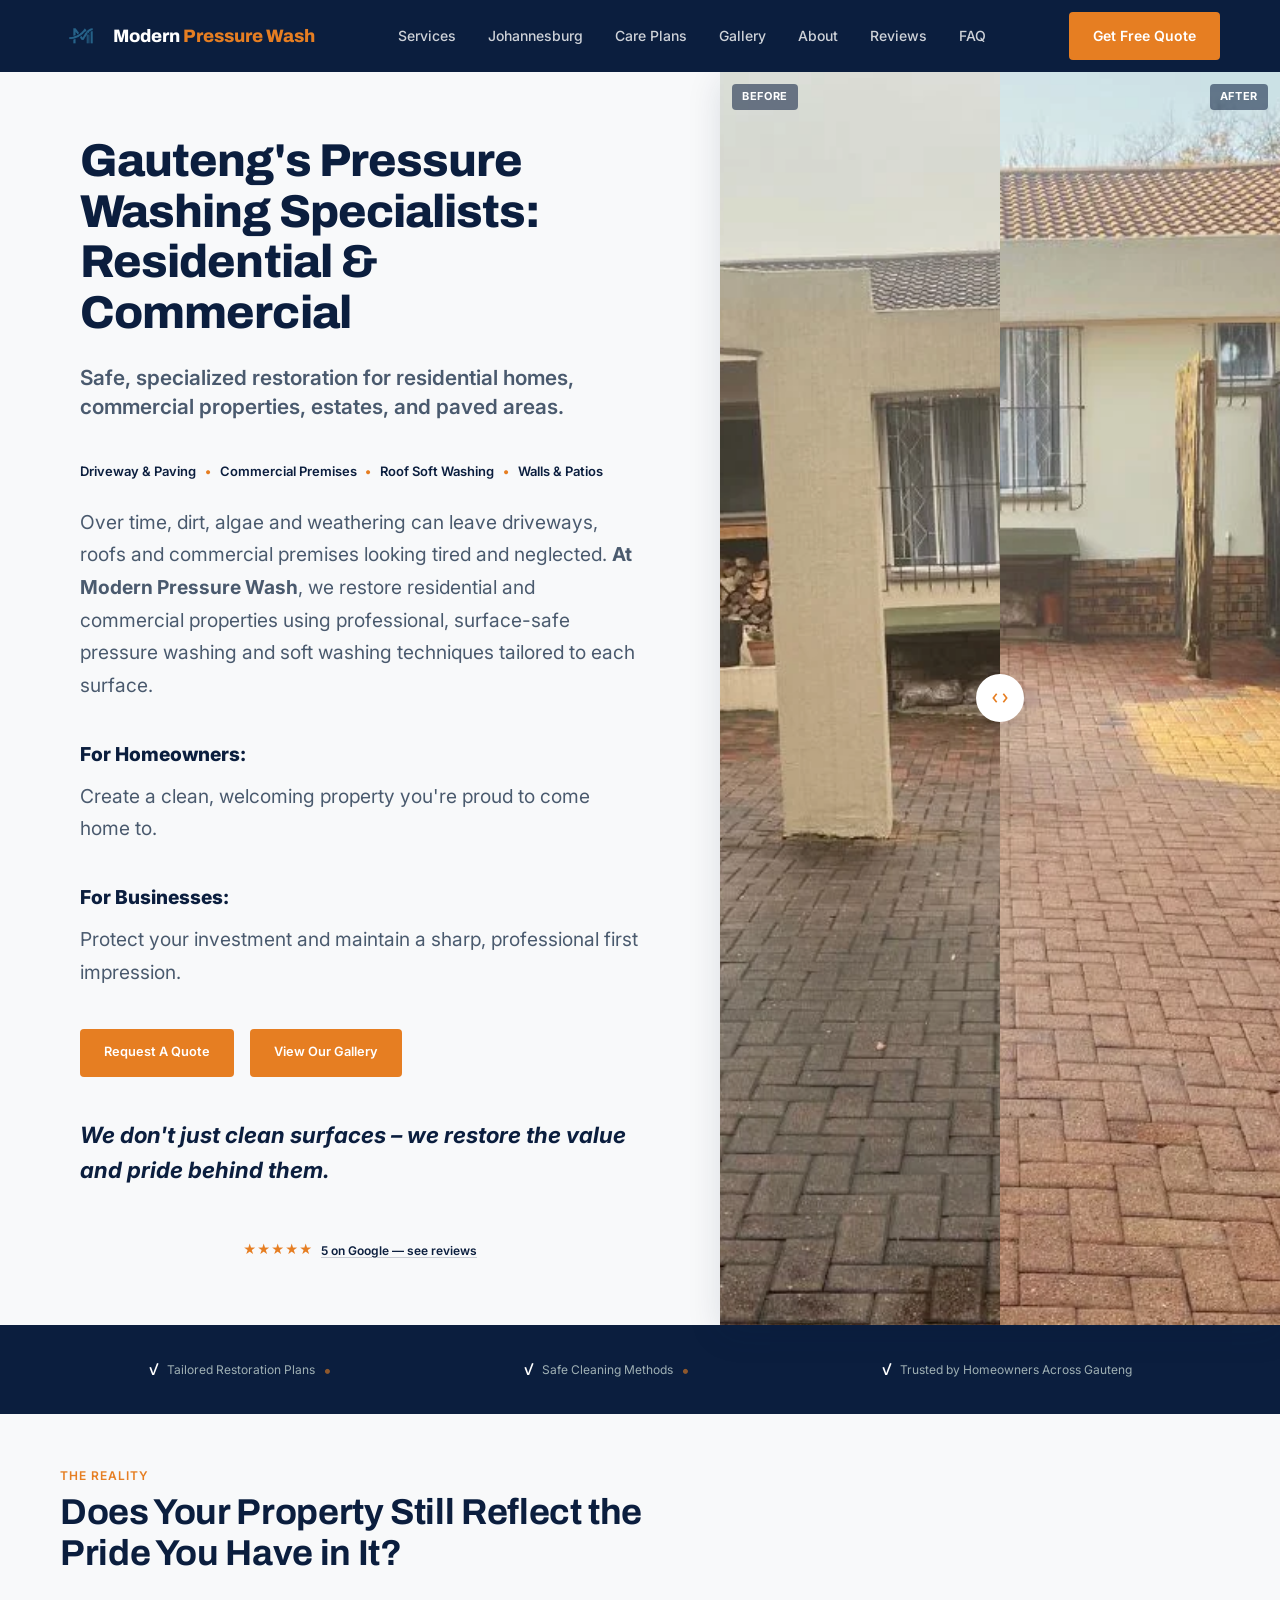
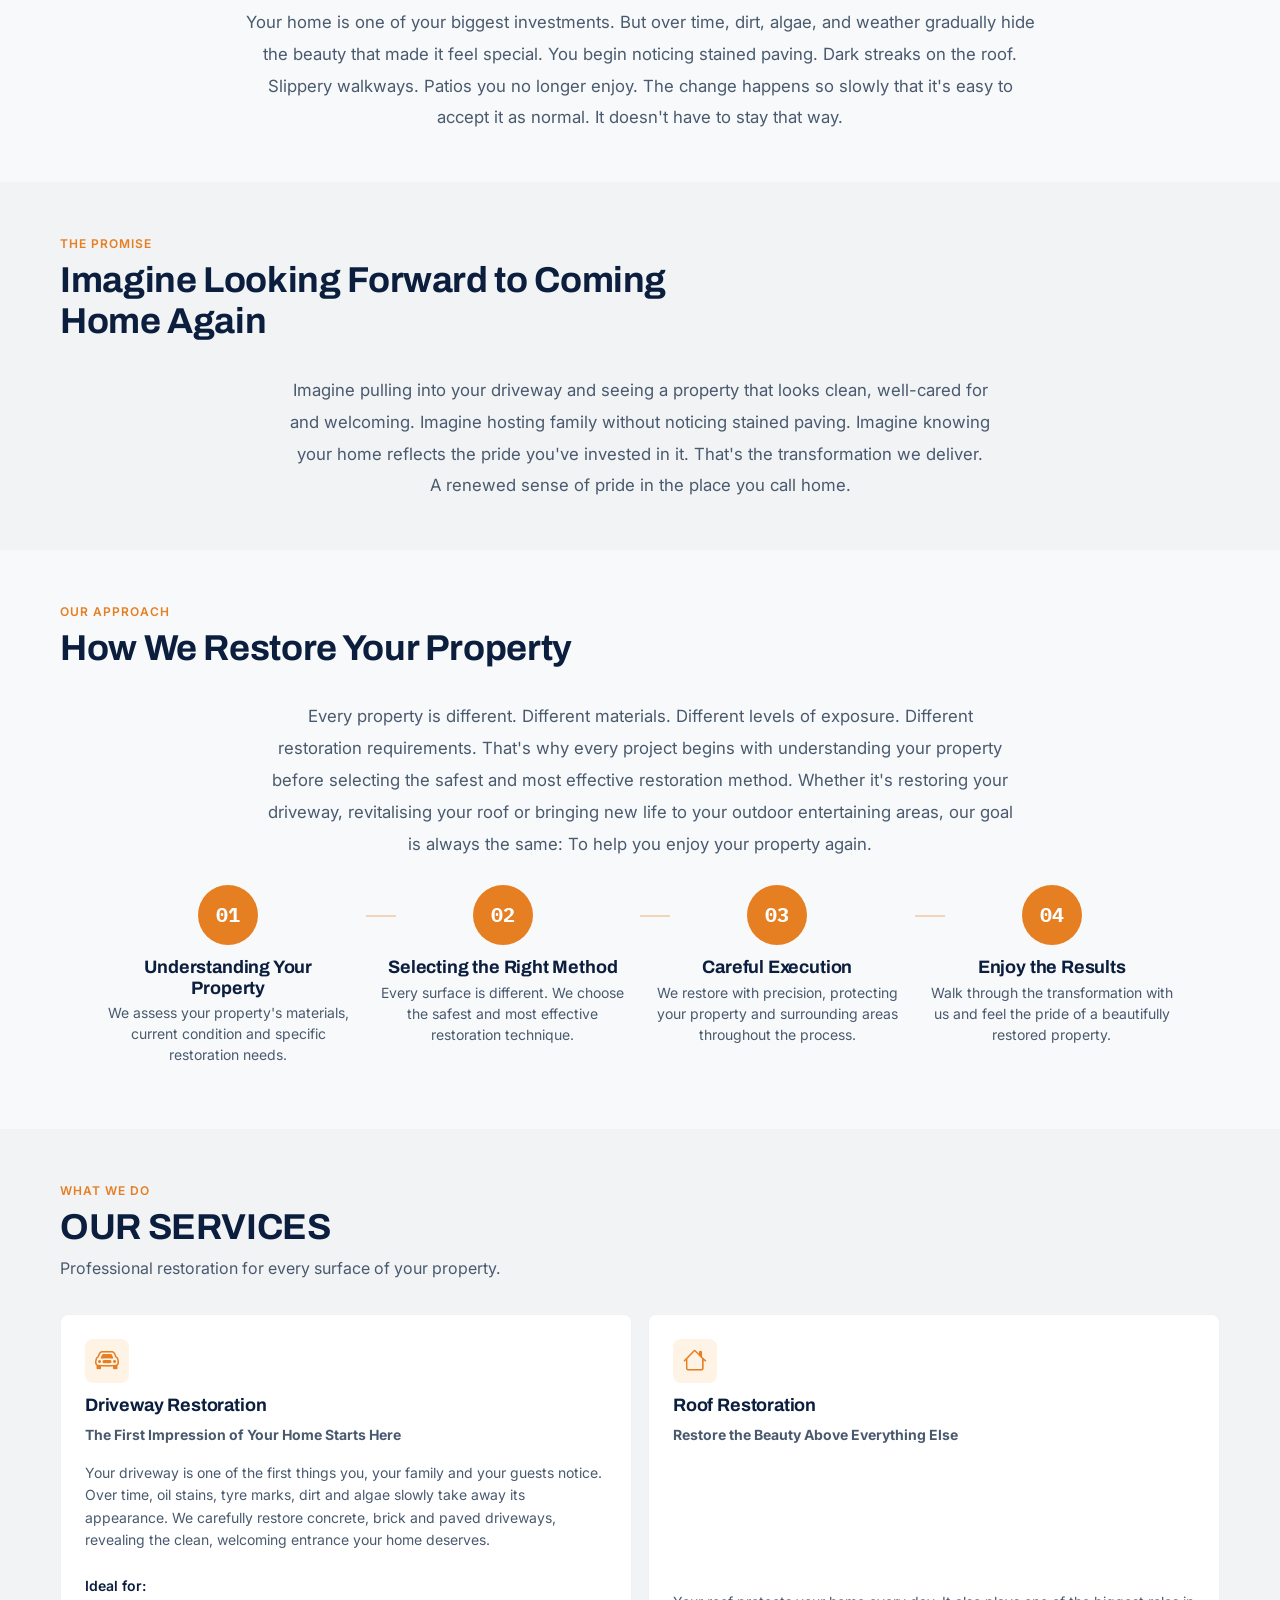
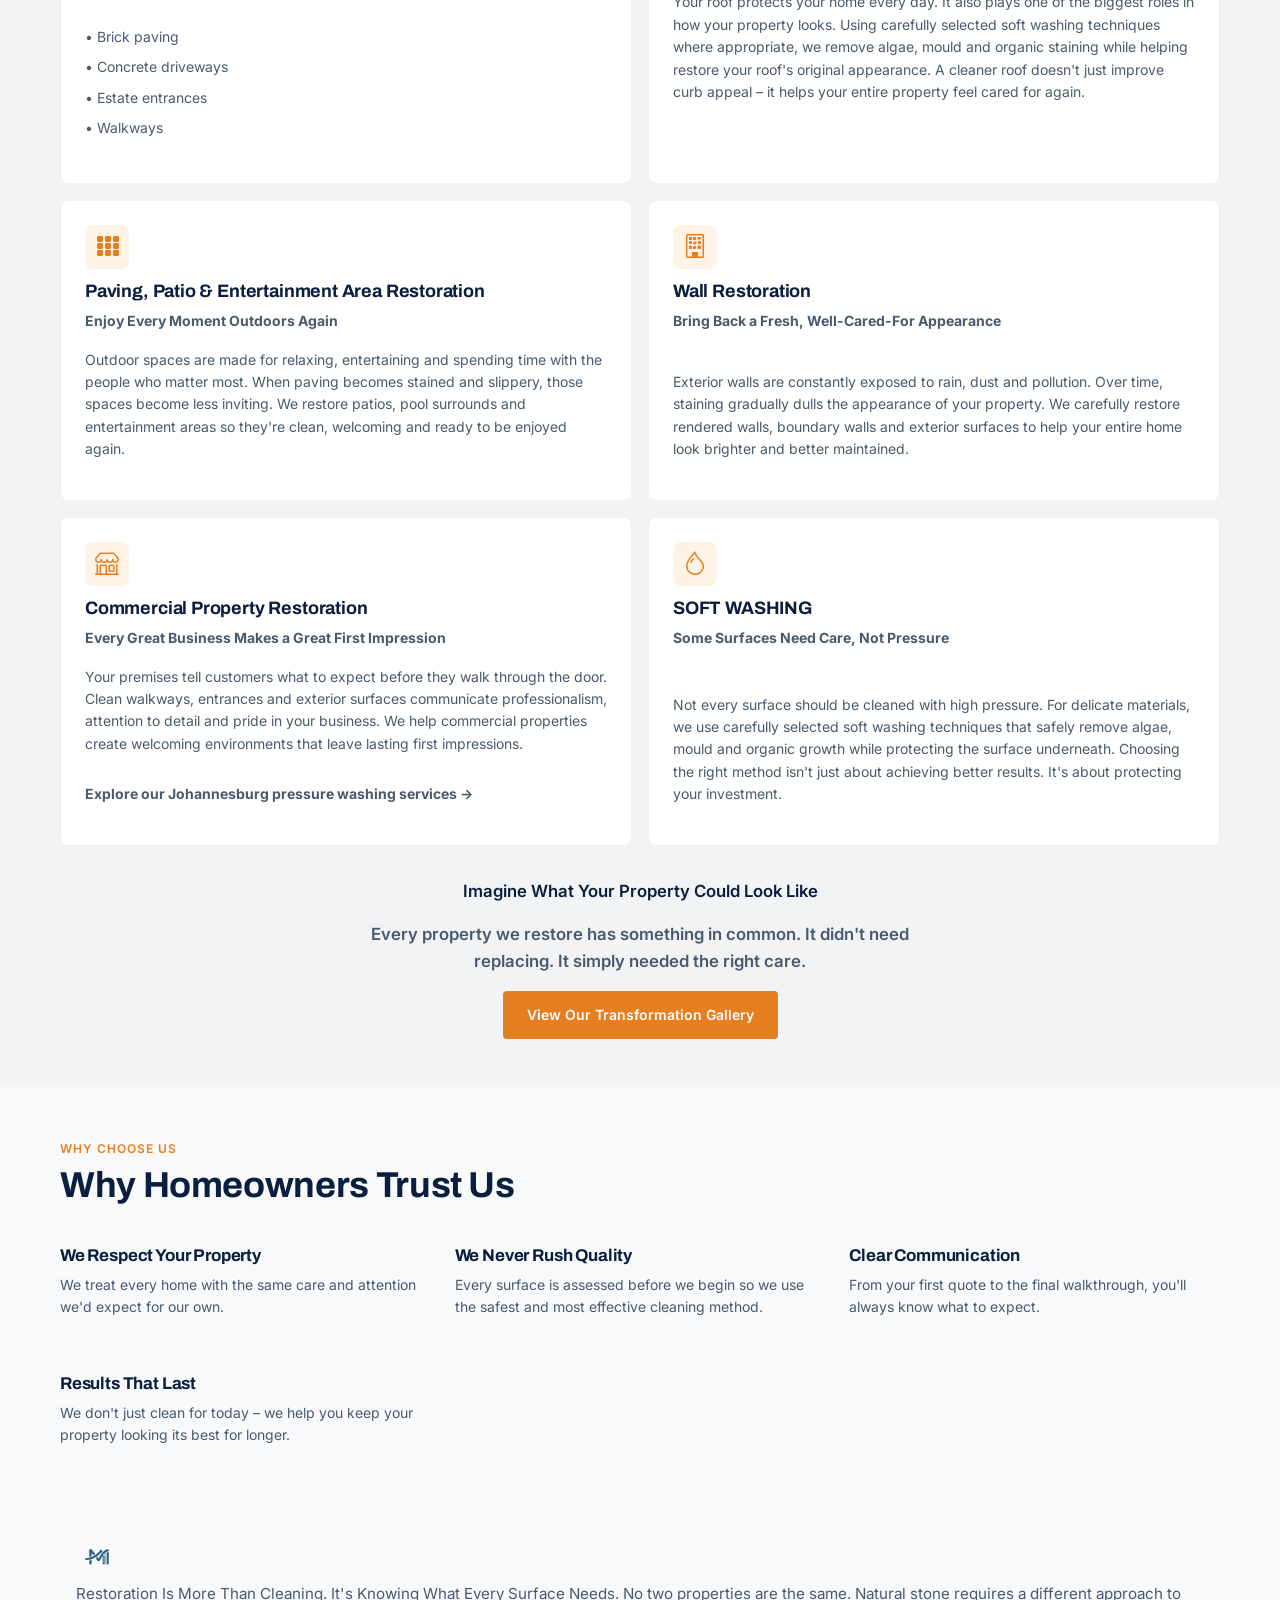
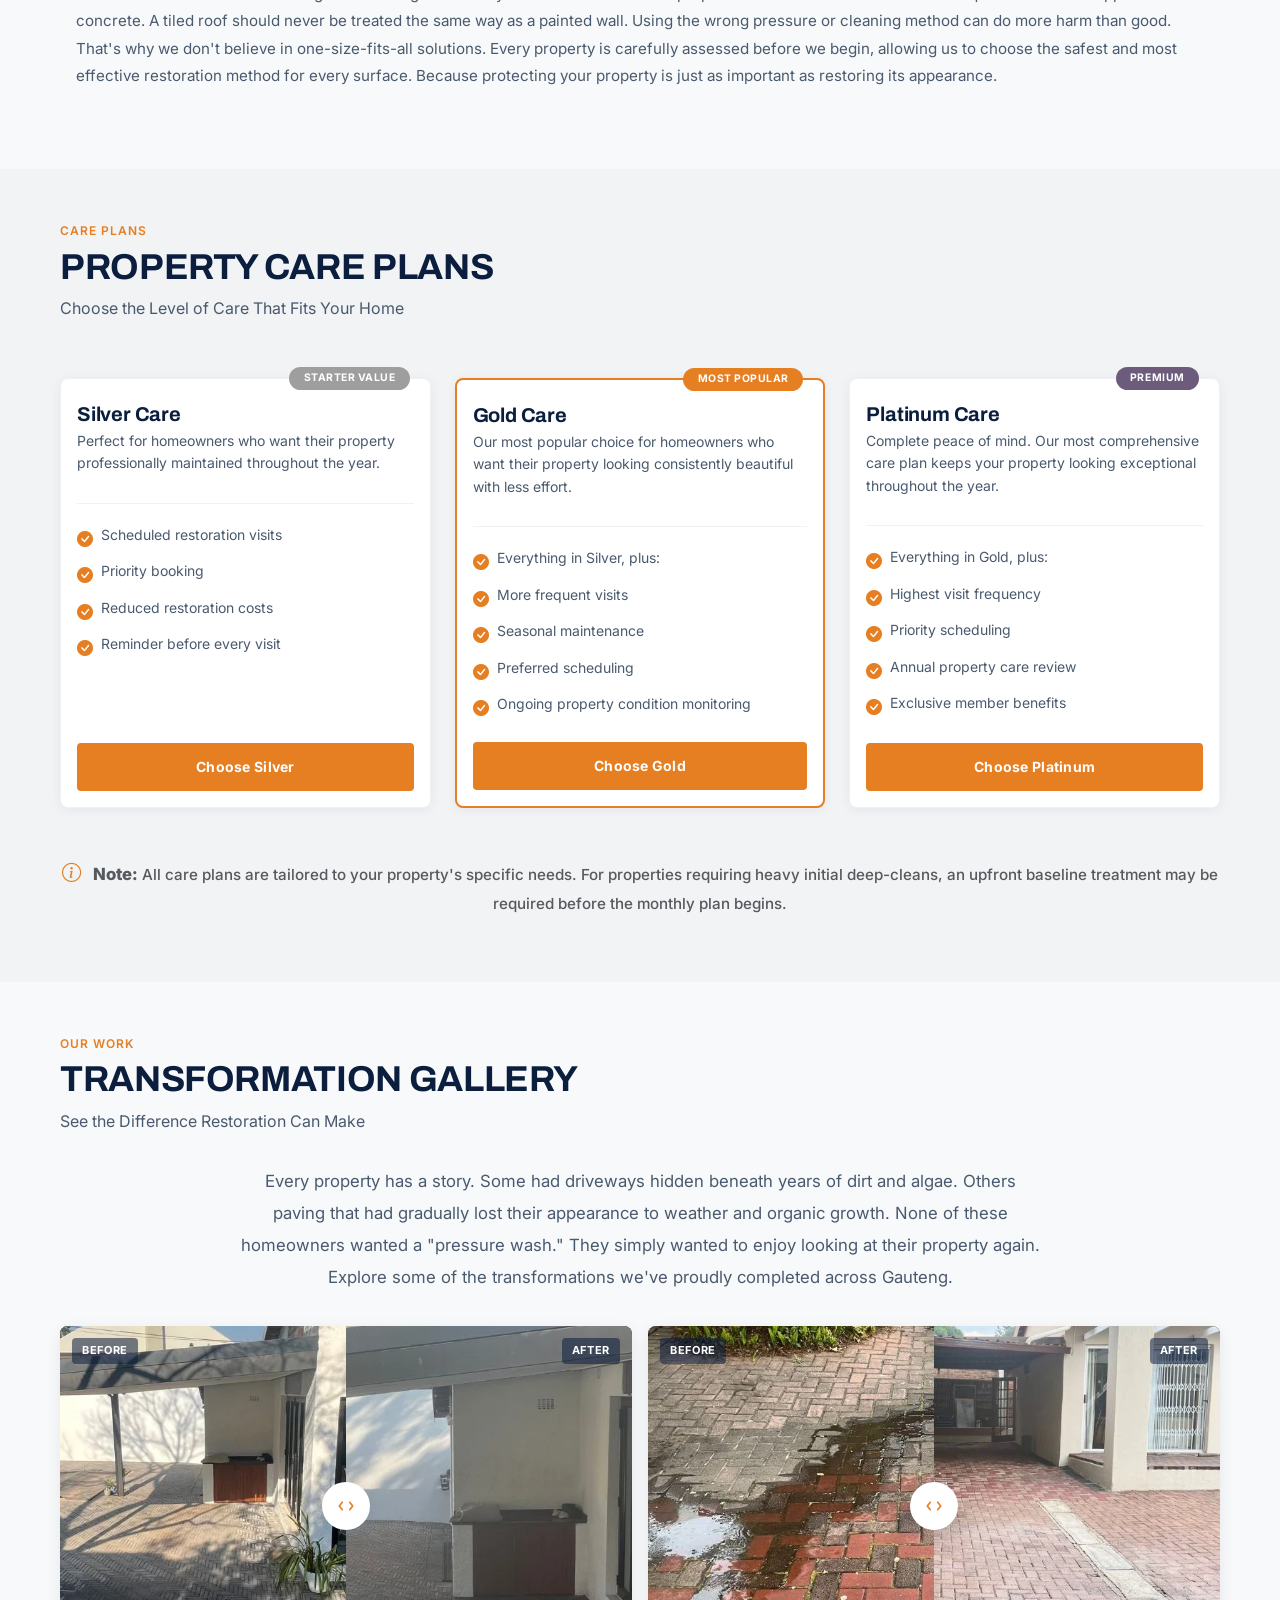
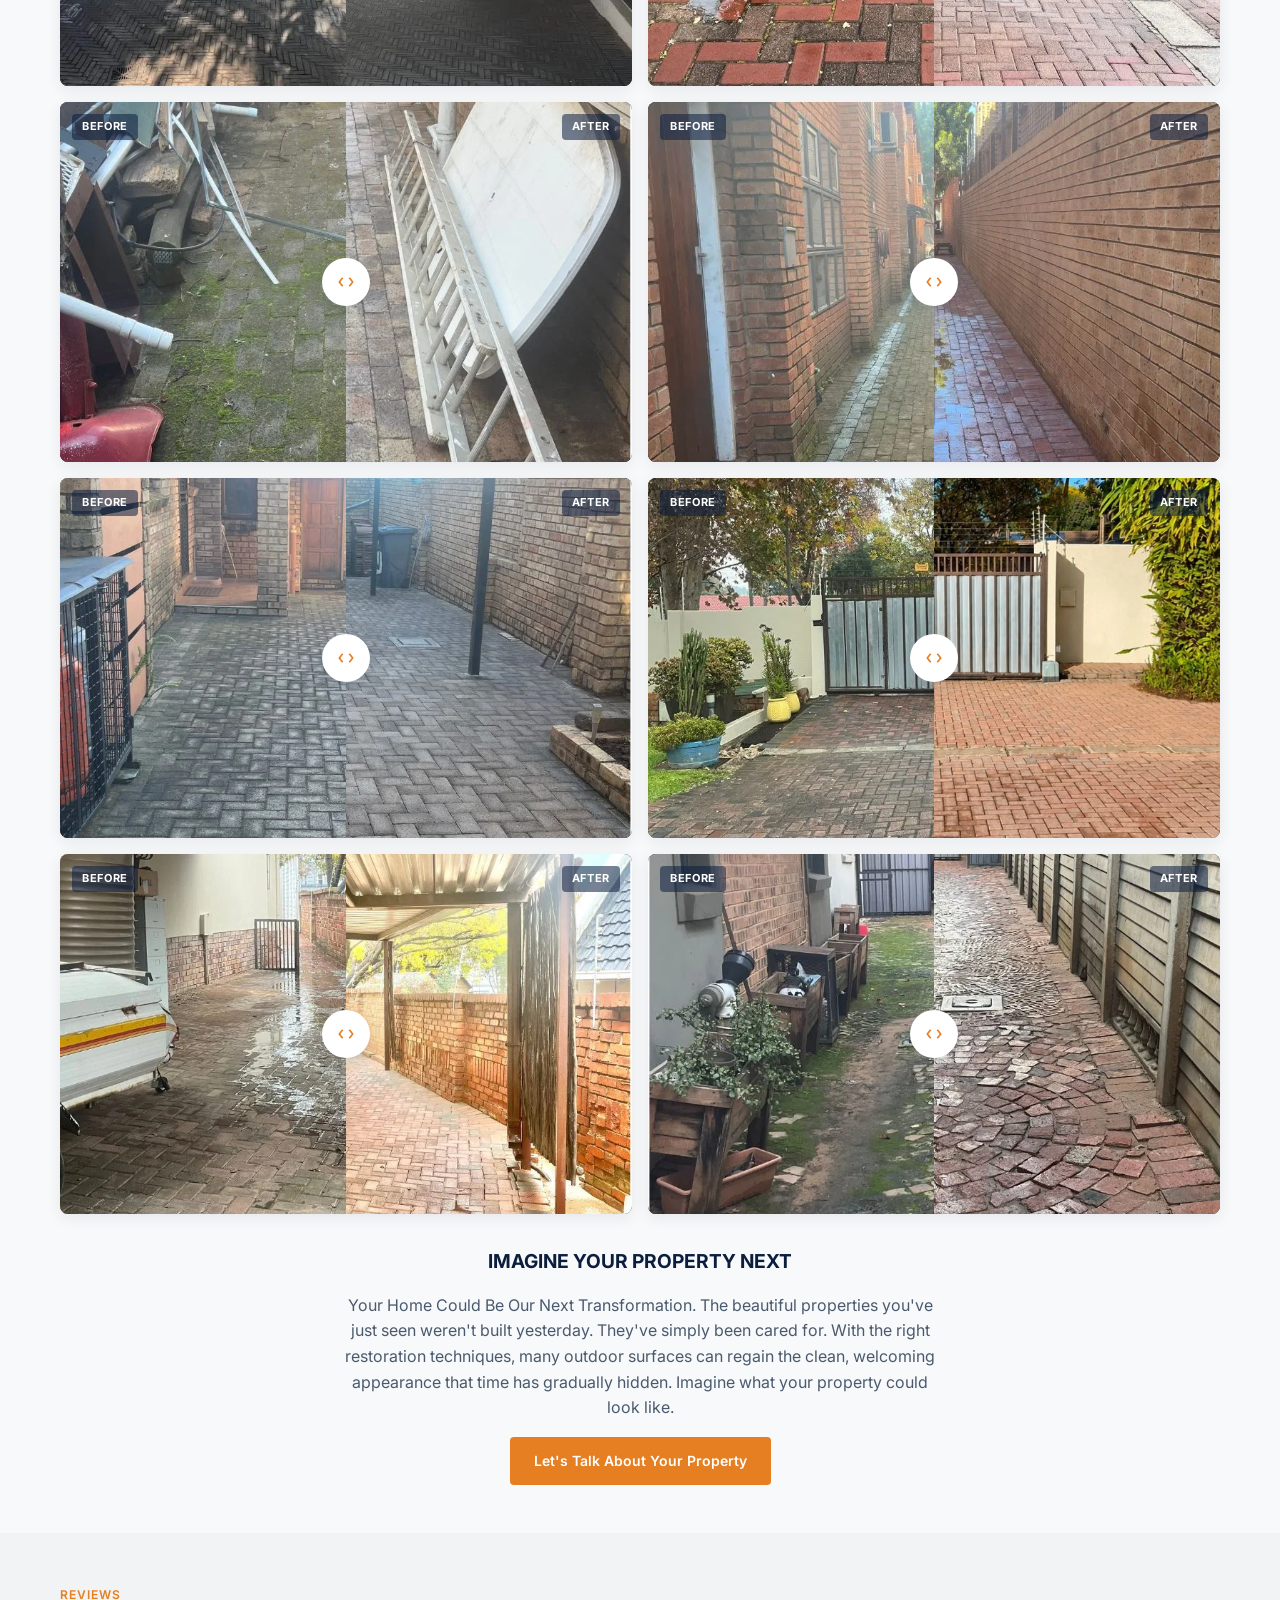
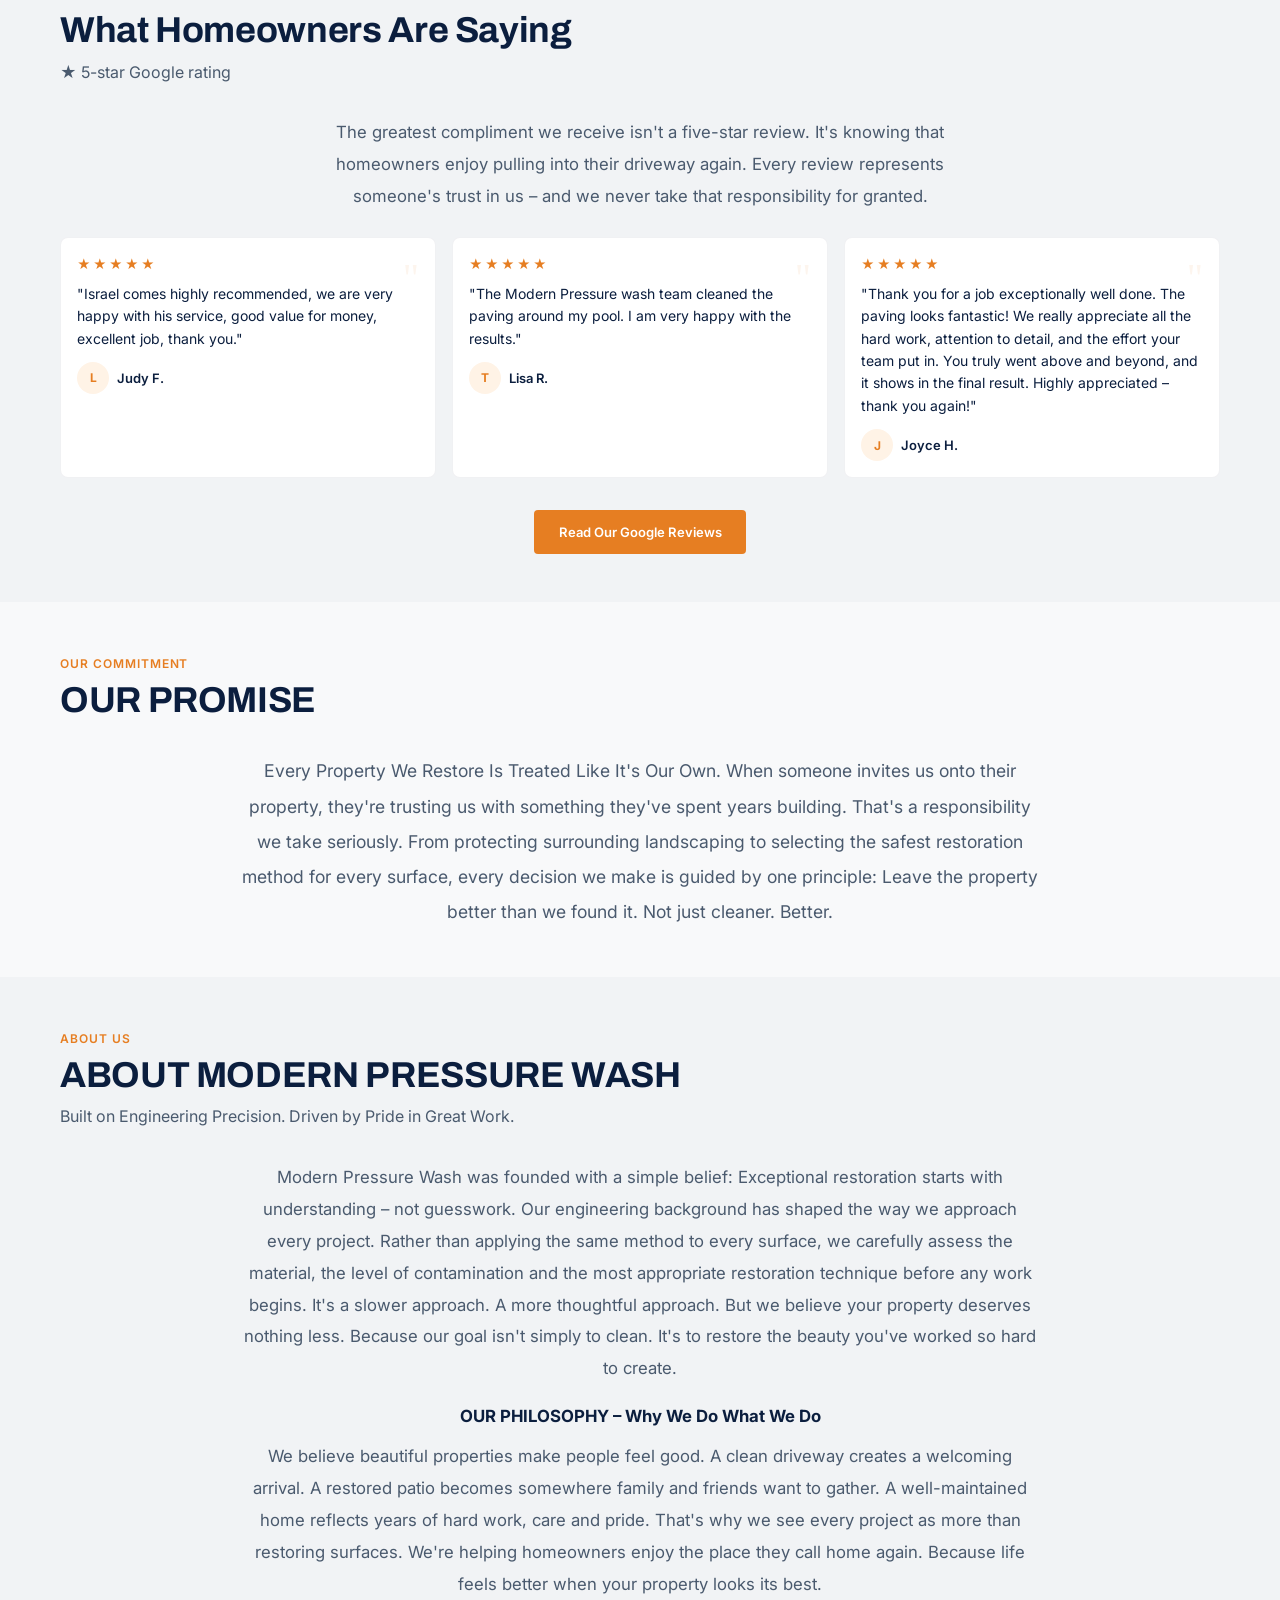
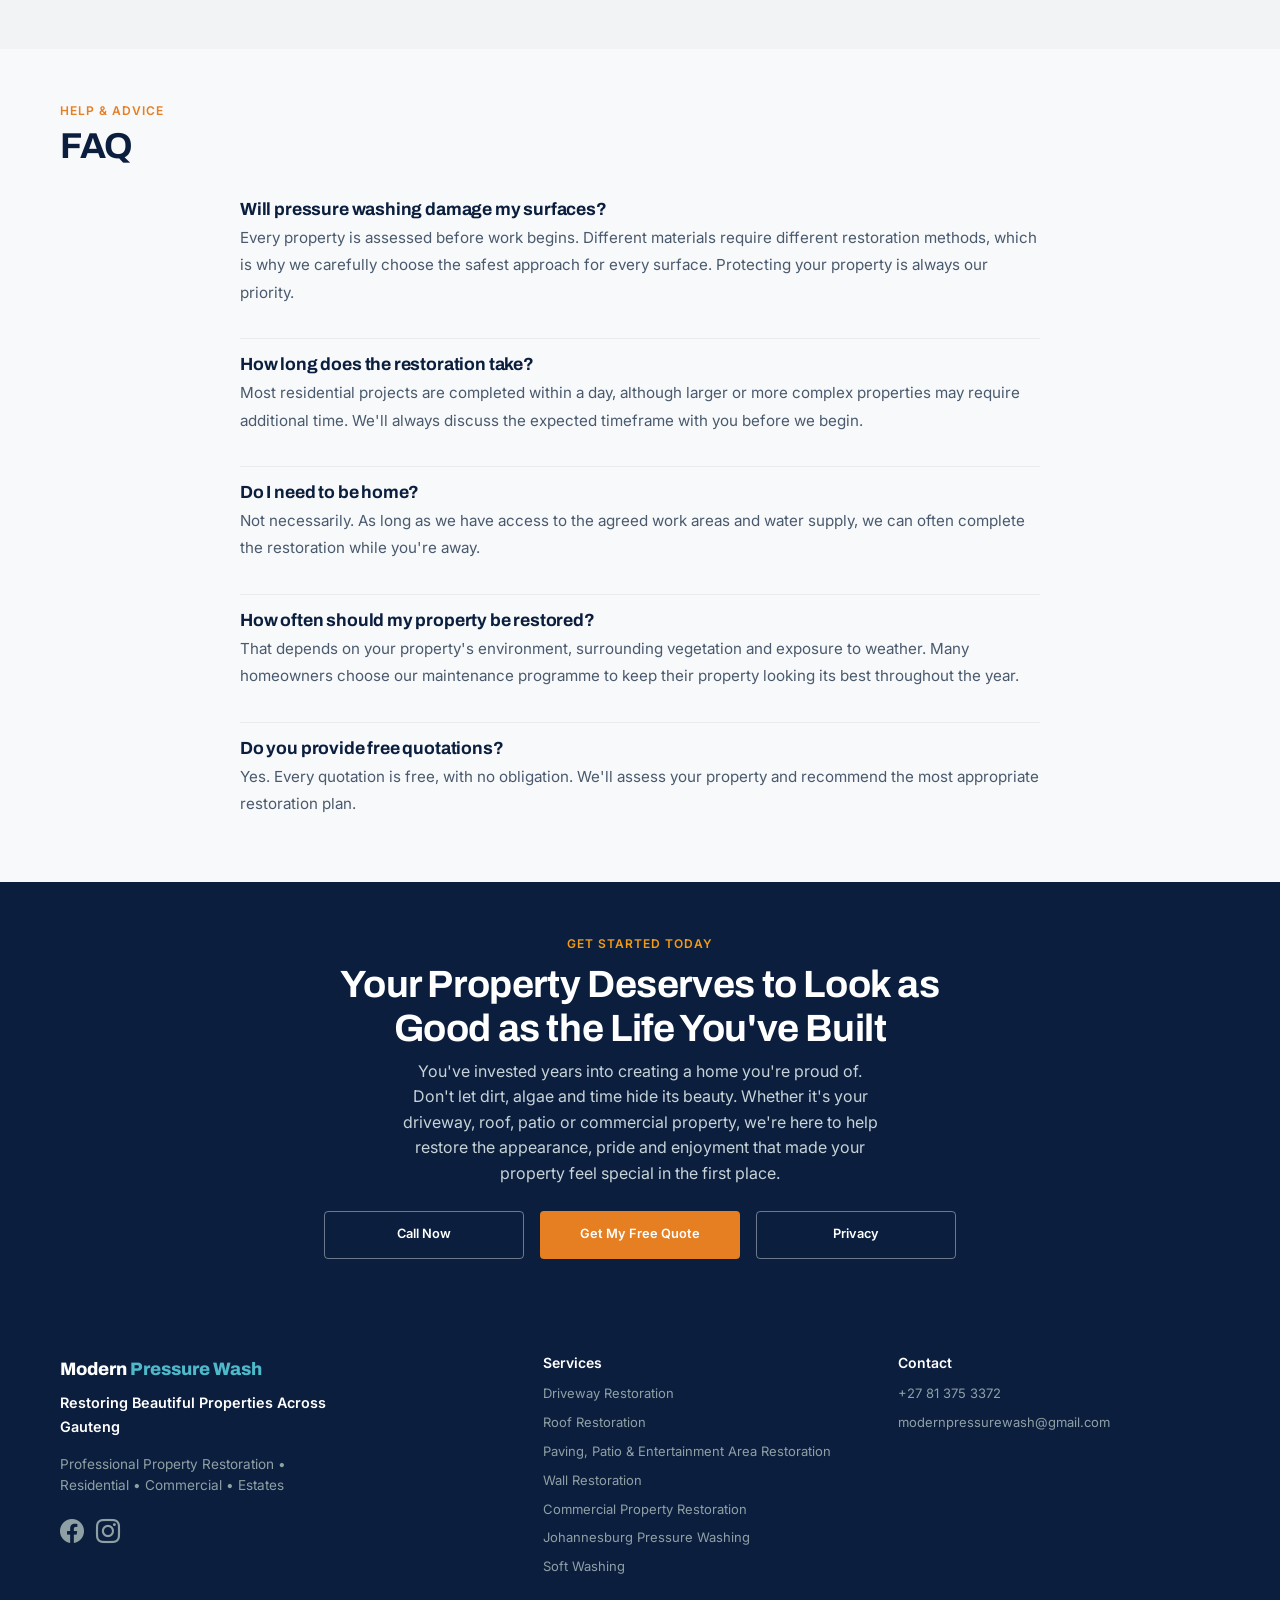
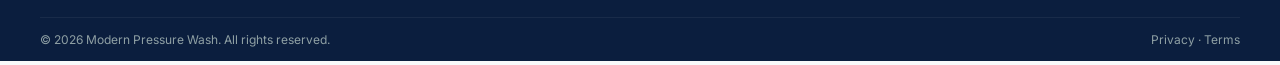
==== commit 5b746df9: "Add Johannesburg SEO landing page and optimize local SEO" ====
--- a/index.html
+++ b/index.html
@@ -6,13 +6,13 @@
   <title>Modern Pressure Wash — Gauteng's Pressure Washing Specialists</title>
   <meta name="description" content="Gauteng's trusted pressure washing specialists. Roof, driveway, gutter cleaning with real before/after results. Free quote from owner Israel." />
   <meta name="robots" content="index, follow" />
-  <link rel="canonical" href="https://www.modernpressurewash.co.za" />
+  <link rel="canonical" href="https://www.modernpressurewash.co.za/" />
 
   <!-- Open Graph -->
   <meta property="og:title" content="Modern Pressure Wash — See Your Property Like New" />
   <meta property="og:description" content="Gauteng's pressure washing specialists. Real results, transparent pricing, you inspect before you pay." />
   <meta property="og:type" content="website" />
-  <meta property="og:url" content="https://www.modernpressurewash.co.za" />
+  <meta property="og:url" content="https://www.modernpressurewash.co.za/" />
   <meta property="og:image" content="https://www.modernpressurewash.co.za/Website Logo.png" />
   <meta property="og:image:width" content="1200" />
   <meta property="og:image:height" content="630" />
@@ -71,28 +71,50 @@
 
   <!-- Structured Data -->
   <script type="application/ld+json">
-  {
-    "@context": "https://schema.org",
-    "@type": "LocalBusiness",
-    "name": "Modern Pressure Wash",
-    "description": "Gauteng's pressure washing specialists",
-    "address": {
-      "@type": "PostalAddress",
-      "streetAddress": "42 Sacharia Street",
-      "addressLocality": "The Reeds",
-      "addressRegion": "Gauteng",
-      "postalCode": "0157",
-      "addressCountry": "ZA"
-    },
-    "telephone": "+27636455372",
-    "email": "info@modernpressurewash.co.za",
-    "openingHours": "Mo-Th 08:00-18:00, Fri 08:00-17:00, Sa 08:00-18:00, Su Closed",
-    "aggregateRating": {
-      "@type": "AggregateRating",
-      "ratingValue": "4.9",
-      "reviewCount": "200"
+{
+  "@context": "https://schema.org",
+  "@type": "LocalBusiness",
+  "@id": "https://www.modernpressurewash.co.za/#business",
+  "name": "Modern Pressure Wash",
+  "url": "https://www.modernpressurewash.co.za/",
+  "description": "Professional residential and commercial pressure washing and exterior cleaning across Gauteng.",
+  "telephone": "+27813753372",
+  "email": "modernpressurewash@gmail.com",
+  "areaServed": [
+    "Centurion",
+    "Pretoria",
+    "Pretoria East",
+    "Midrand",
+    "Johannesburg",
+    "Randburg",
+    "Northcliff",
+    "Sandton",
+    "Fourways",
+    "Parkmore",
+    "North Riding",
+    "Honeydew",
+    "Johannesburg CBD",
+    "Roodepoort",
+    "Krugersdorp",
+    "West Rand",
+    "Gauteng"
+  ],
+  "openingHoursSpecification": [
+    {
+      "@type": "OpeningHoursSpecification",
+      "dayOfWeek": [
+        "Monday",
+        "Tuesday",
+        "Wednesday",
+        "Thursday",
+        "Friday",
+        "Saturday"
+      ],
+      "opens": "07:00",
+      "closes": "18:00"
     }
-  }
+  ]
+}
   </script>
 </head>
 <body>
@@ -120,6 +142,7 @@
         </button>
 
         <a href="#services">Services</a>
+        <a href="/pressure-washing-johannesburg/">Johannesburg</a>
         <a href="#care-plans">Care Plans</a>
         <a href="#gallery">Gallery</a>
         <a href="#about">About</a>
@@ -129,13 +152,13 @@
         <!-- Buttons shown stacked inside the mobile menu only -->
         <div class="mobile-nav-cta">
           <a href="privacy.html" class="btn btn-outline">Privacy</a>
-          <a href="https://crm.modernpressurewash.co.za/get-quote" target="_blank" onclick="gtag('event', 'whatsapp_click', { 'send_to': 'G-9RQ8H6MBGZ' });" class="btn btn-primary">Get Free Quote</a>
+          <a href="https://crm.modernpressurewash.co.za/get-quote" target="_blank" class="btn btn-primary">Get Free Quote</a>
         </div>
       </nav>
 
       <div class="header-cta">
         <!-- <a href="privacy.html" class="btn btn-outline">Privacy</a> -->
-        <a href="https://crm.modernpressurewash.co.za/get-quote" target="_blank" onclick="gtag('event', 'whatsapp_click', { 'send_to': 'G-9RQ8H6MBGZ' });" class="btn btn-primary">Get Free Quote</a>
+        <a href="https://crm.modernpressurewash.co.za/get-quote" target="_blank" class="btn btn-primary">Get Free Quote</a>
         <button class="menu-toggle" id="menu-toggle" aria-label="Toggle navigation" aria-expanded="false" aria-controls="main-nav">
           <svg width="24" height="24" viewBox="0 0 24 24" fill="none" stroke="currentColor" stroke-width="2" aria-hidden="true">
             <line x1="3" y1="6" x2="21" y2="6" />
@@ -169,7 +192,7 @@
           <p class="sub sub-label">For Businesses:</p>
           <p class="sub">Protect your investment and maintain a sharp, professional first impression.</p>
           <div class="cta-row">
-            <a href="https://crm.modernpressurewash.co.za/get-quote" target="_blank" onclick="gtag('event', 'whatsapp_click', { 'send_to': 'G-9RQ8H6MBGZ' });" class="btn btn-primary">Request A Quote</a>
+            <a href="https://crm.modernpressurewash.co.za/get-quote" target="_blank" class="btn btn-primary">Request A Quote</a>
             <a href="#gallery" class="btn btn-whatsapp">View Our Gallery</a>
           </div>
           <p style="font-weight: 700; font-style: italic; font-size: 1.4rem; color: var(--navy); margin-top: var(--space-4);">We don't just clean surfaces – we restore the value and pride behind them.</p>
@@ -345,6 +368,7 @@
             <h3>Commercial Property Restoration</h3>
             <p><strong>Every Great Business Makes a Great First Impression</strong></p>
             <p>Your premises tell customers what to expect before they walk through the door. Clean walkways, entrances and exterior surfaces communicate professionalism, attention to detail and pride in your business. We help commercial properties create welcoming environments that leave lasting first impressions.</p>
+            <p style="margin-top: var(--space-3);"><a href="/pressure-washing-johannesburg/" style="font-weight: 700; color: var(--orange);">Explore our Johannesburg pressure washing services →</a></p>
           </div>
 
           <div class="service-card" data-aos="fade-up" data-aos-duration="600" data-aos-delay="500">
@@ -643,7 +667,7 @@
         <div class="section-head" data-aos="fade-up" data-aos-duration="700">
           <span class="eyebrow">Reviews</span>
           <h2 id="reviews-title">What Homeowners Are Saying</h2>
-          <p>★ 5/5 from 10+ Google reviews</p>
+          <p>★ 5-star Google rating</p>
         </div>
         <div class="reviews-intro" data-aos="fade-up" data-aos-duration="800">
           <p style="font-size: 1.05rem; line-height: 1.9; max-width: 700px; margin: 0 auto var(--space-5) auto; color: var(--slate-grey); text-align: center;">
@@ -677,7 +701,7 @@
           </article>
         </div>
         <div class="reviews-cta" data-aos="fade-up" data-aos-duration="600">
-          <a href="https://www.google.com/maps/search/?api=1&query=Modern+Pressure+Wash%2C+42+Sacharia+Street%2C+The+Reeds%2C+Gauteng" target="_blank" class="btn btn-reviews" role="button">Read All 10+ Reviews</a>
+          <a href="https://www.google.com/maps/search/?api=1&query=Modern+Pressure+Wash%2C+42+Sacharia+Street%2C+The+Reeds%2C+Gauteng" target="_blank" class="btn btn-reviews" role="button">Read Our Google Reviews</a>
         </div>
       </div>
     </section>
@@ -759,7 +783,7 @@
         <p class="sub" data-aos="fade-up" data-aos-duration="600" data-aos-delay="200">You've invested years into creating a home you're proud of. Don't let dirt, algae and time hide its beauty. Whether it's your driveway, roof, patio or commercial property, we're here to help restore the appearance, pride and enjoyment that made your property feel special in the first place.</p>
         <div class="cta-row final-cta-row" data-aos="fade-up" data-aos-duration="600" data-aos-delay="400">
           <a href="tel:+27813753372" onclick="gtag('event', 'phone_click', { 'send_to': 'G-9RQ8H6MBGZ' });" class="btn btn-outline on-dark" role="button">Call Now</a>
-          <a href="https://crm.modernpressurewash.co.za/get-quote" target="_blank" onclick="gtag('event', 'whatsapp_click', { 'send_to': 'G-9RQ8H6MBGZ' });" class="btn btn-primary" role="button">Get My Free Quote</a>
+          <a href="https://crm.modernpressurewash.co.za/get-quote" target="_blank" class="btn btn-primary" role="button">Get My Free Quote</a>
           <a href="privacy.html" class="btn btn-outline on-dark" role="button">Privacy</a>
       </div>
       </div>
@@ -786,6 +810,7 @@
         <a href="#services">Paving, Patio & Entertainment Area Restoration</a>
         <a href="#services">Wall Restoration</a>
         <a href="#services">Commercial Property Restoration</a>
+        <a href="/pressure-washing-johannesburg/">Johannesburg Pressure Washing</a>
         <a href="#services">Soft Washing</a>
       </div>
       <div class="footer-col" data-aos="fade-up" data-aos-duration="600" data-aos-delay="200">
@@ -802,9 +827,22 @@
 
   <!-- ===== STICKY MOBILE CTA ===== -->
   <div class="sticky-mobile-cta" aria-label="Quick contact">
-    <a href="tel:+27813753372" onclick="gtag('event', 'phone_click', { 'send_to': 'G-9RQ8H6MBGZ' });" class="btn btn-primary">Call</a>
-    <a href="https://wa.link/3y4c6d" target="_blank" rel="noopener noreferrer" onclick="gtag('event', 'whatsapp_click', { 'send_to': 'G-9RQ8H6MBGZ' });" class="btn btn-primary">WhatsApp</a>
-  </div>
+    <a href="tel:+27813753372"
+      onclick="gtag('event', 'phone_click', { 'send_to': 'G-9RQ8H6MBGZ' });"
+      class="btn"
+      style="background:var(--navy);border-color:var(--navy);color:#fff;">
+      <i class="bi bi-telephone-fill" style="margin-right:.3rem;"></i>Call
+    </a>
+
+    <a href="https://wa.link/3y4c6d"
+      target="_blank"
+      rel="noopener noreferrer"
+      onclick="gtag('event', 'whatsapp_click', { 'send_to': 'G-9RQ8H6MBGZ' });"
+      class="btn"
+      style="background:#25D366;border-color:#25D366;color:#fff;">
+      <i class="bi bi-whatsapp" style="margin-right:.3rem;"></i>WhatsApp
+    </a>
+</div>
 
   <!-- ===== BACK TO TOP BUTTON ===== -->
   <a href="#hero" class="back-to-top" aria-label="Back to top">
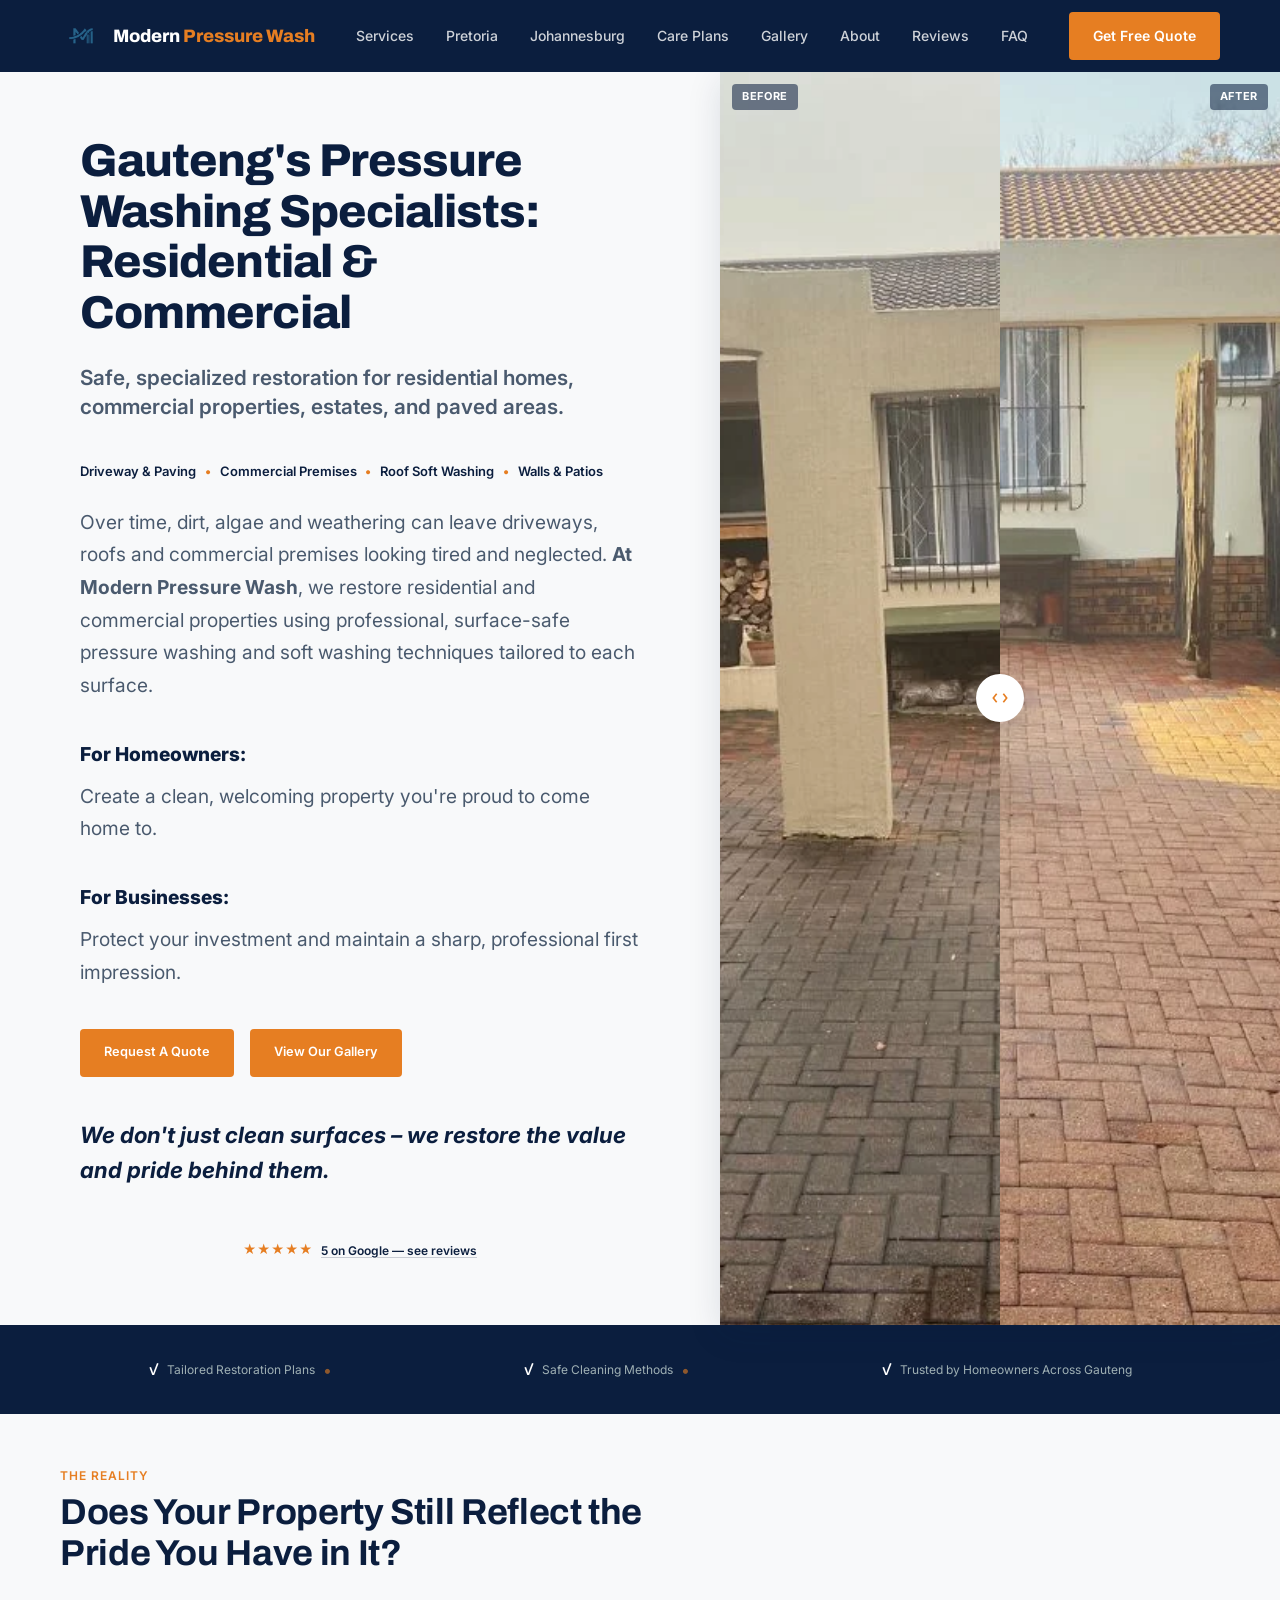
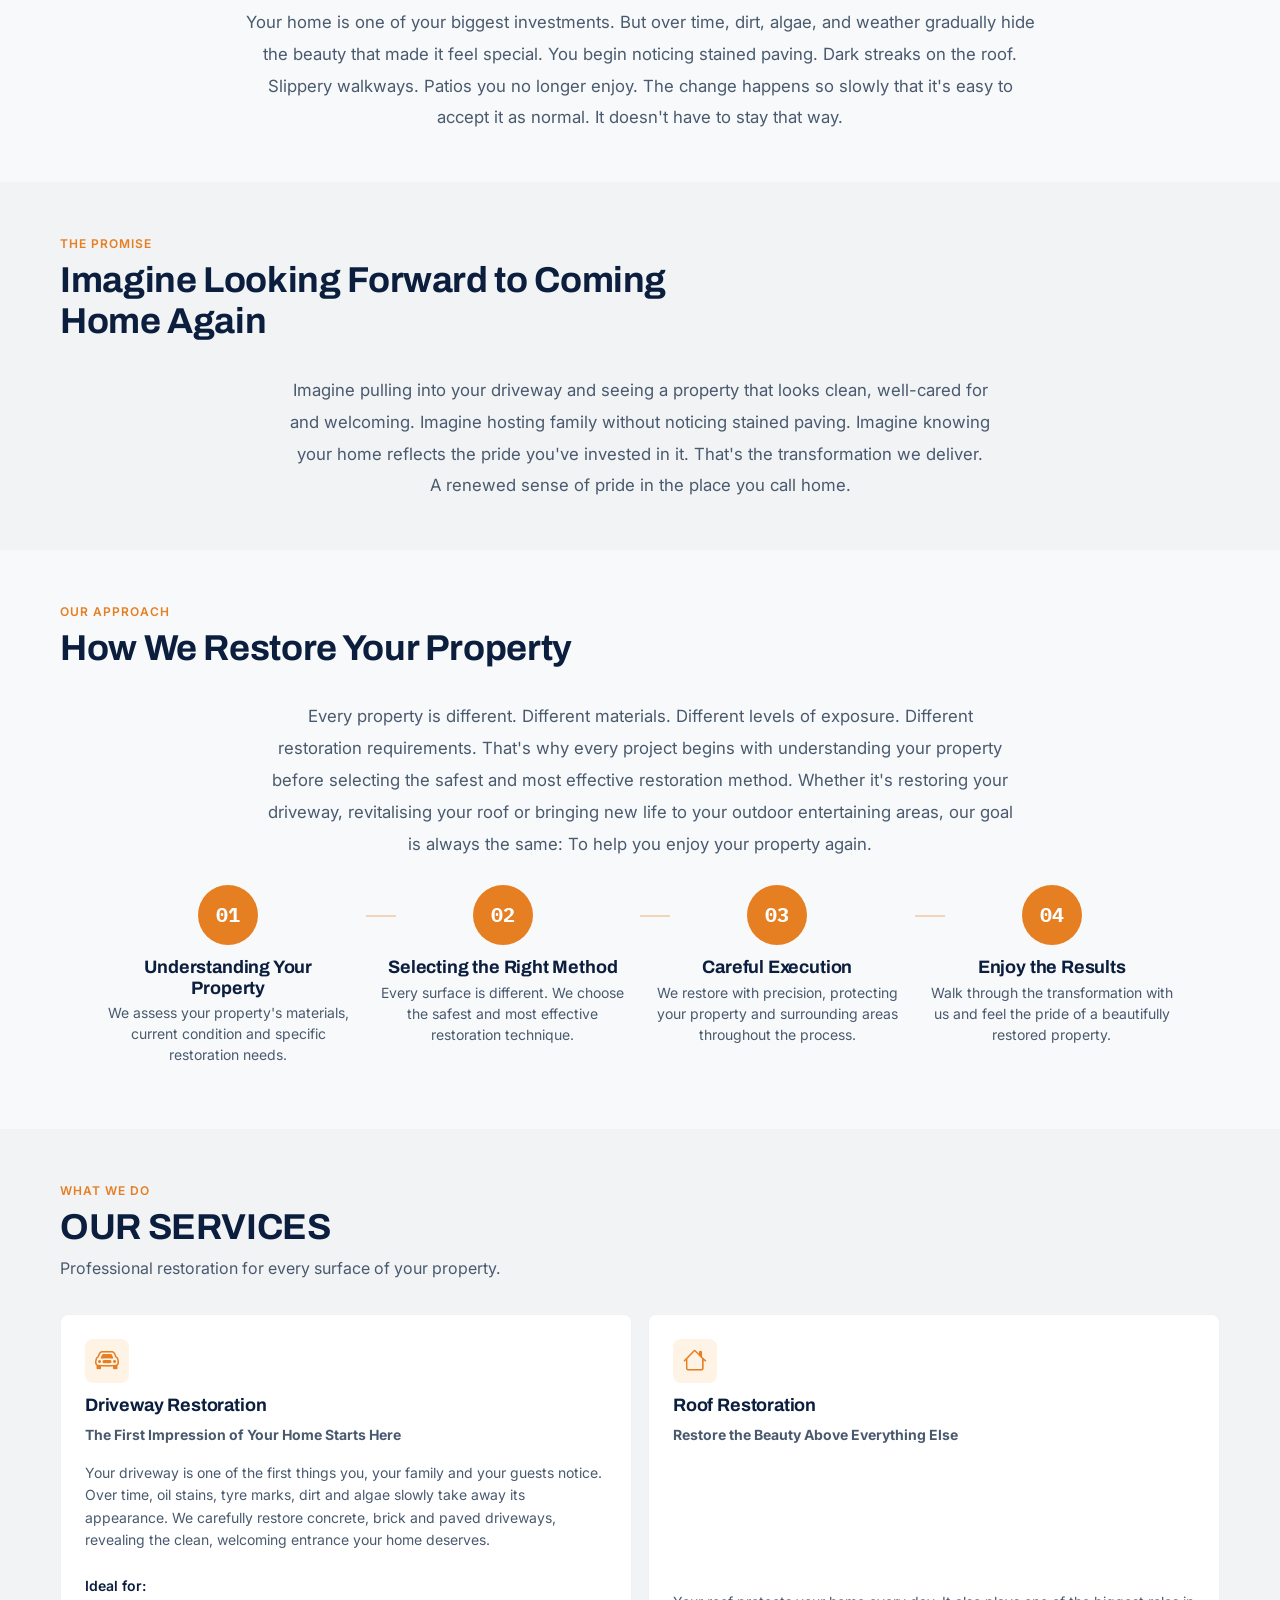
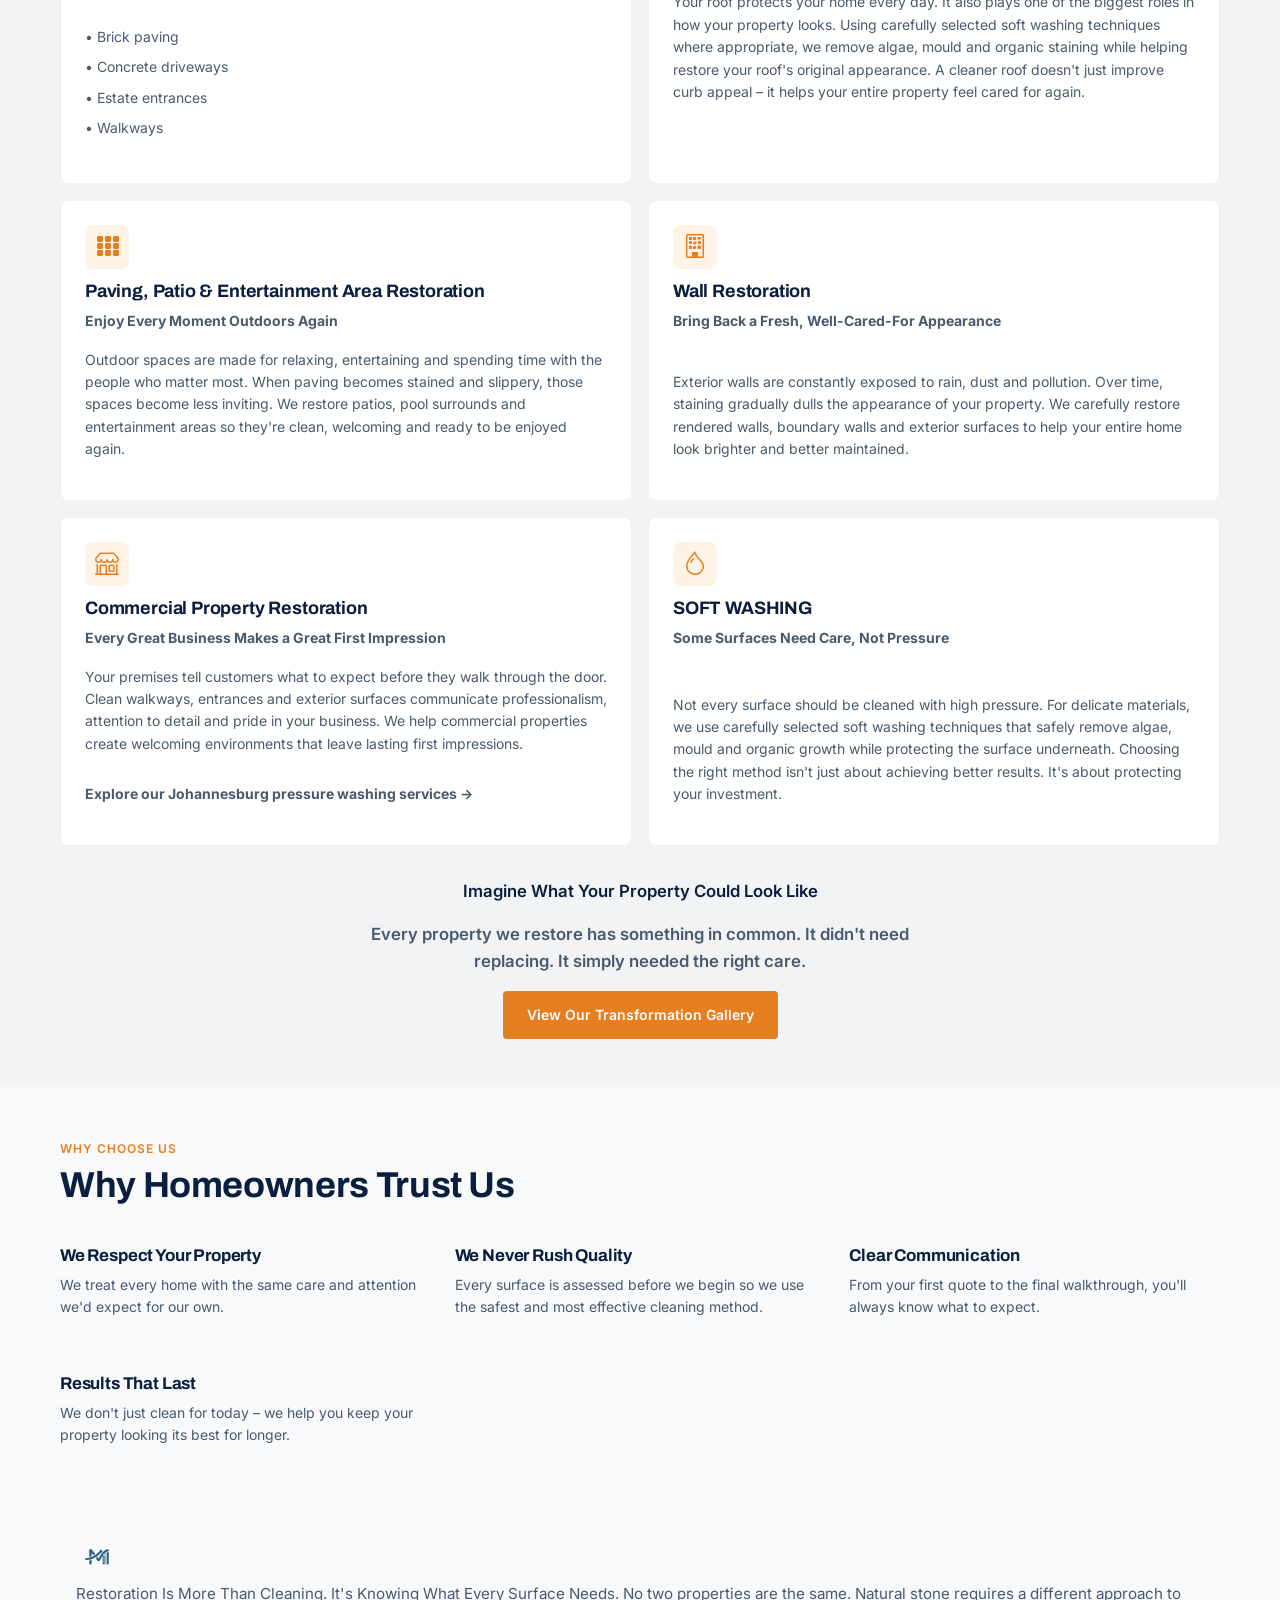
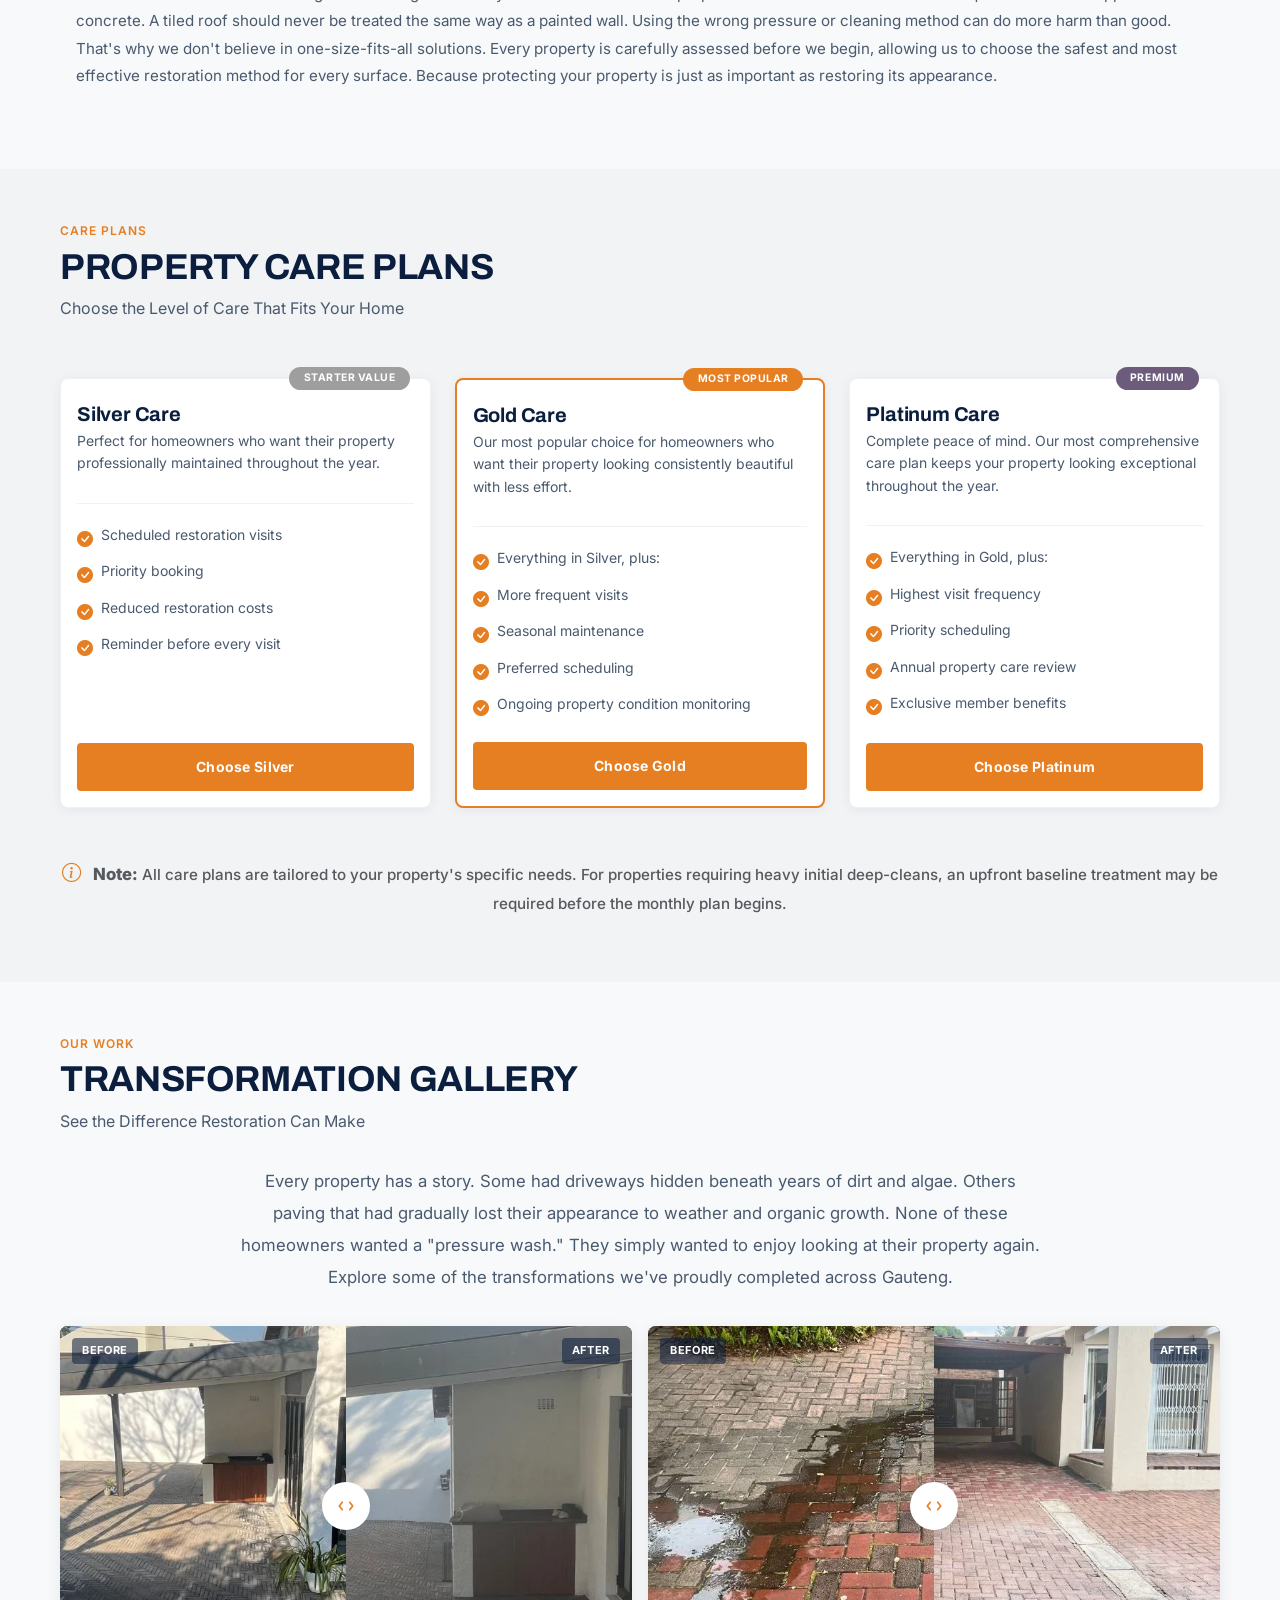
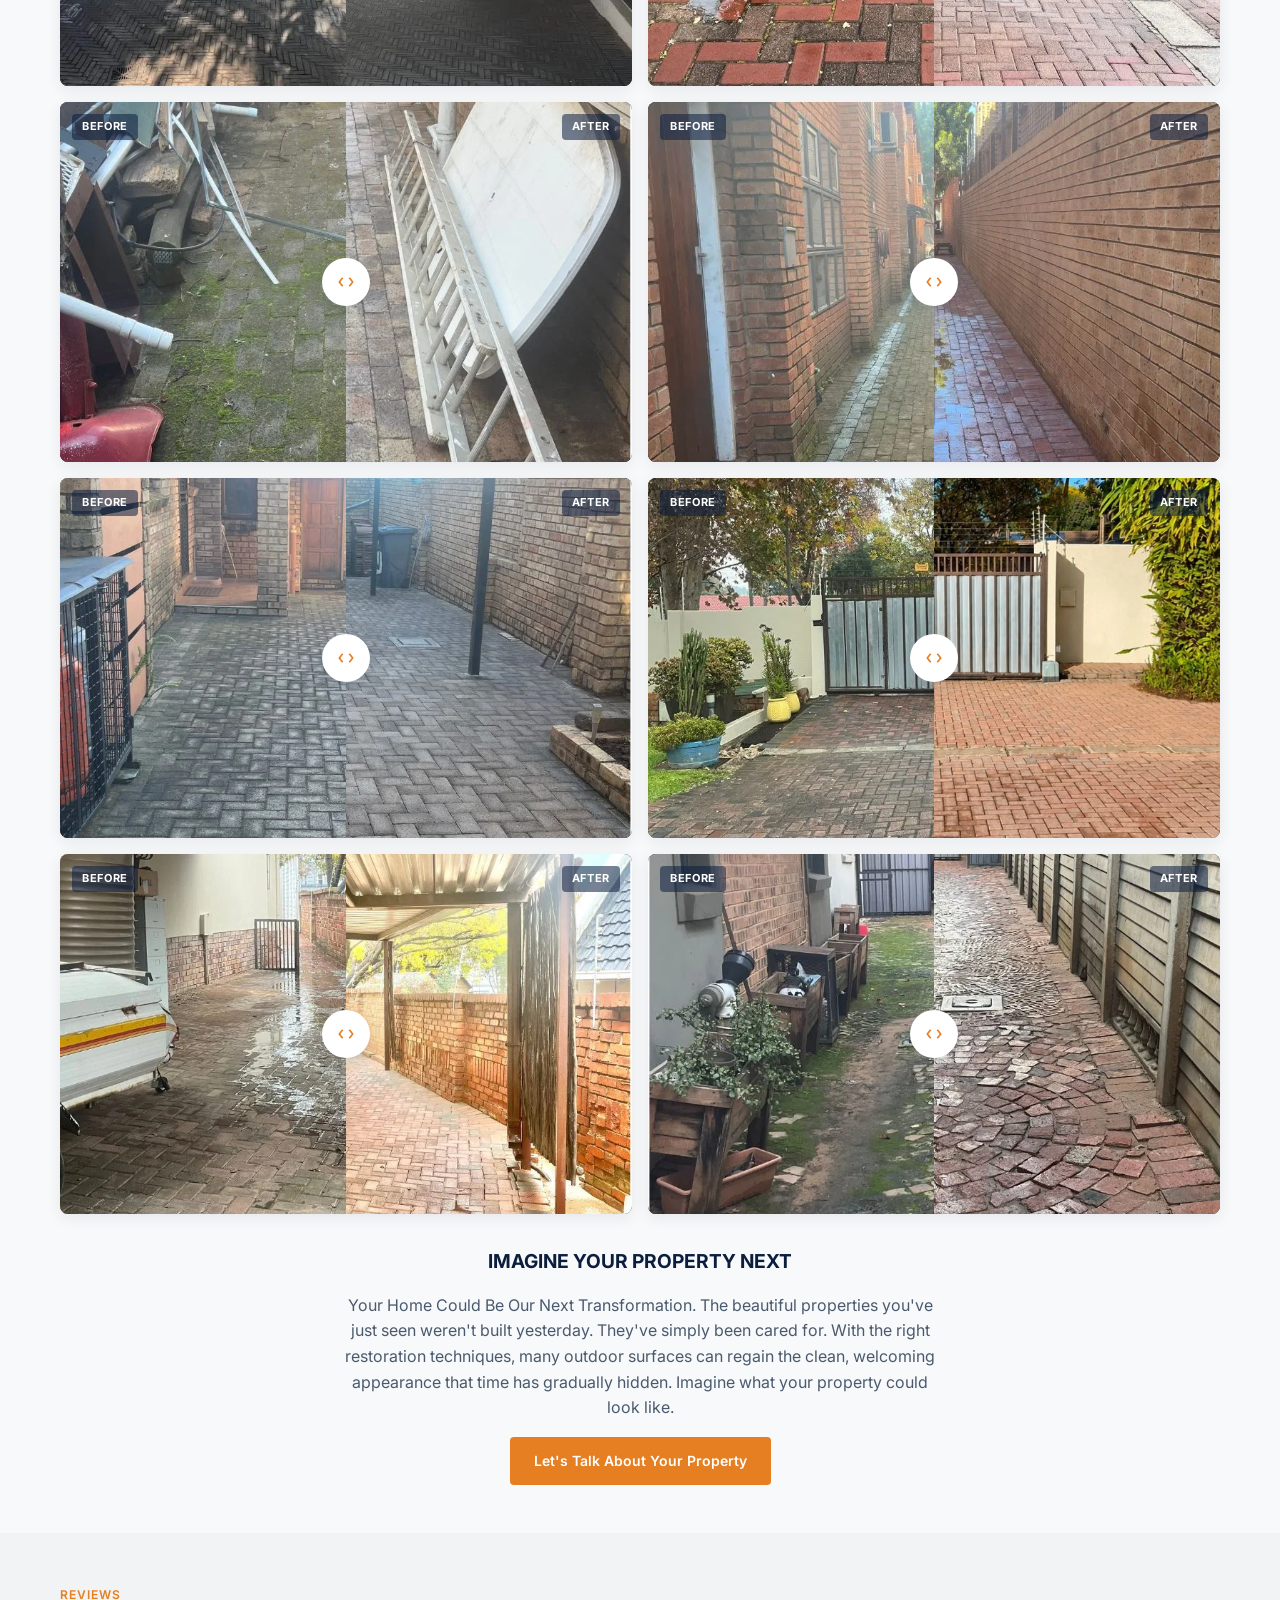
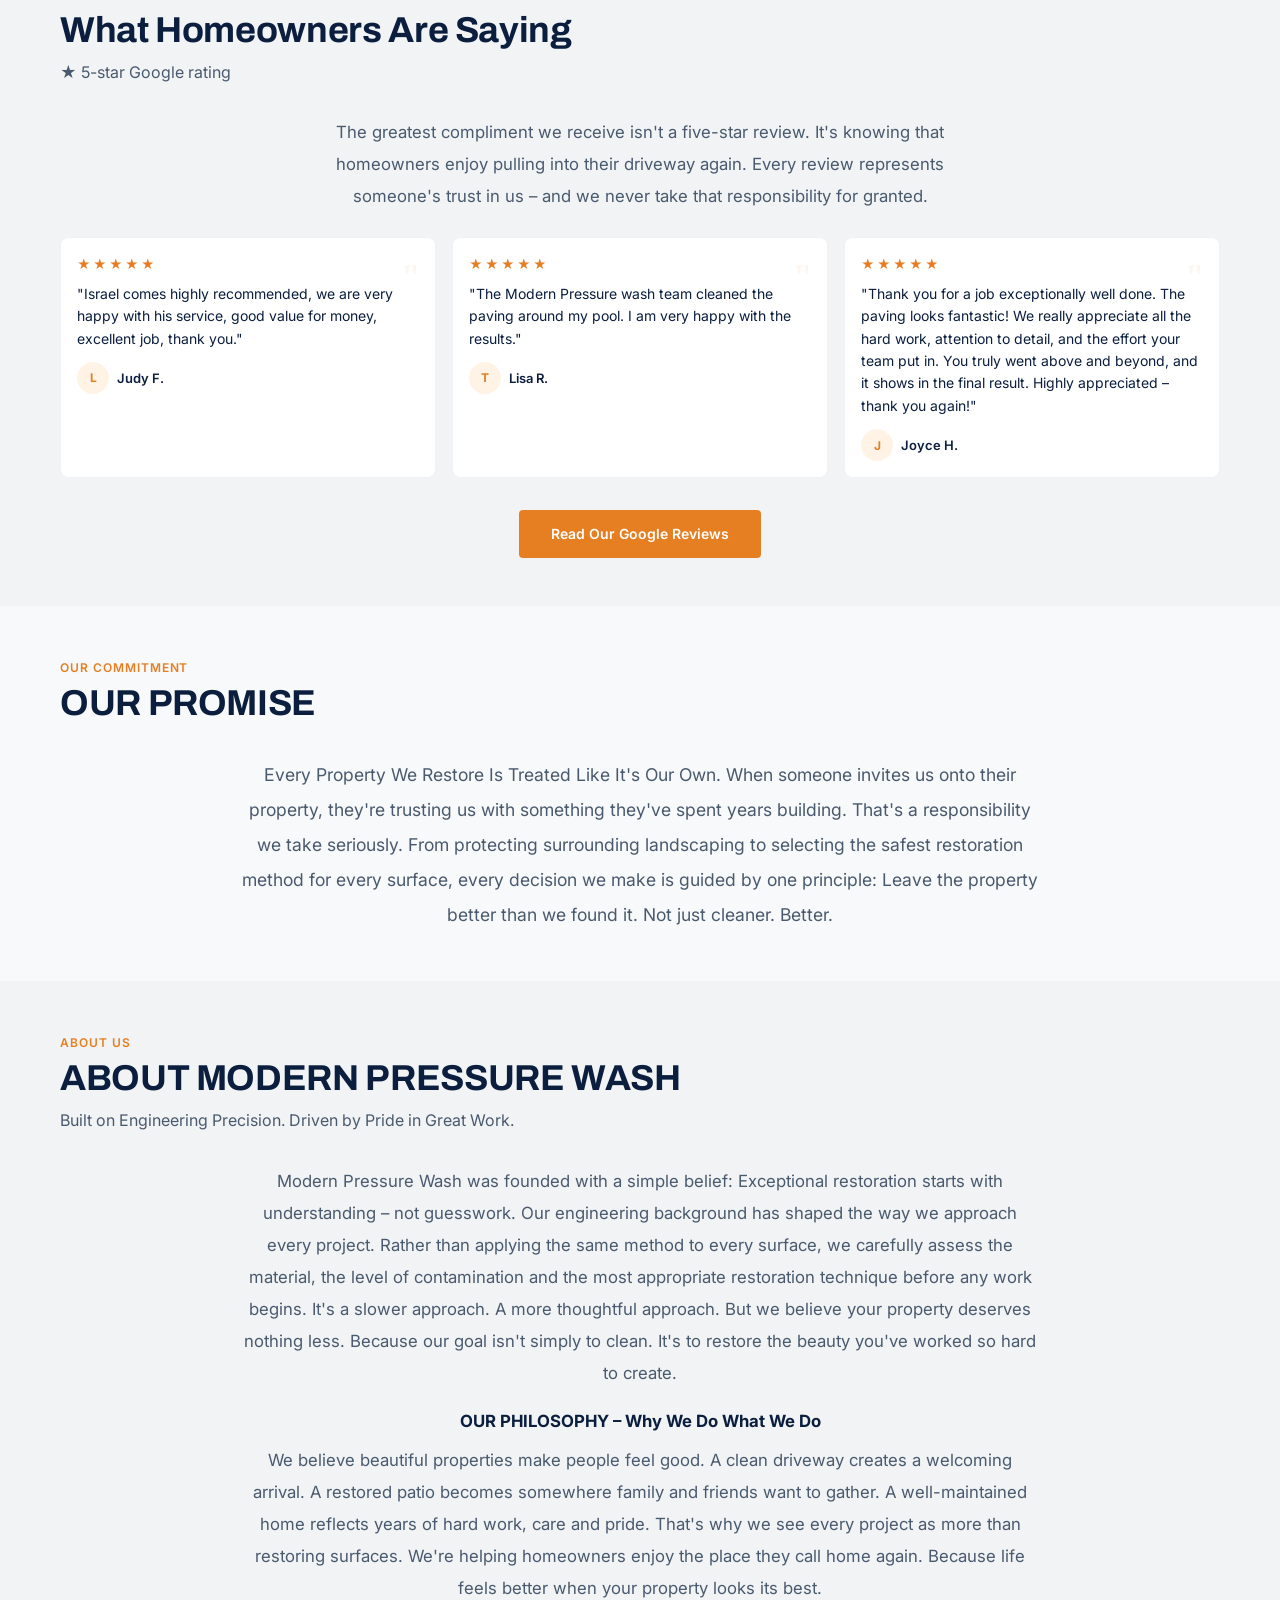
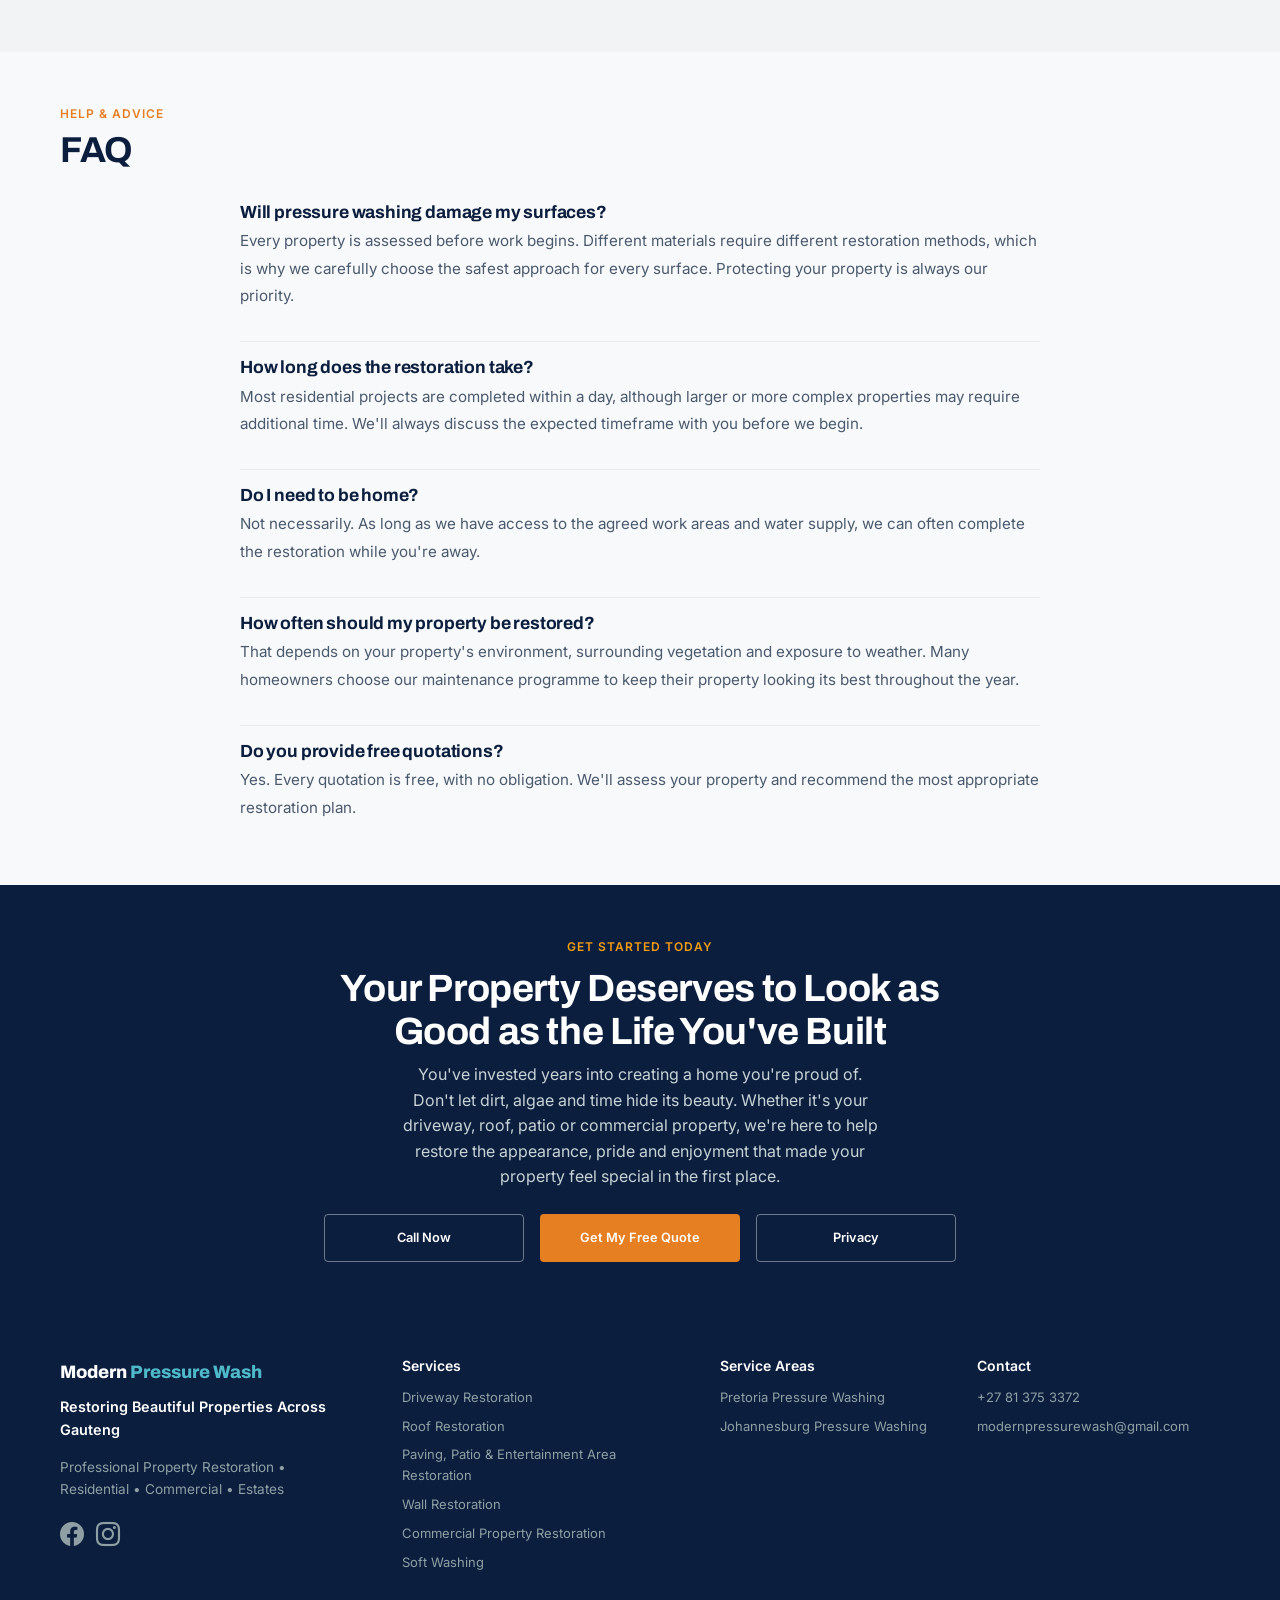
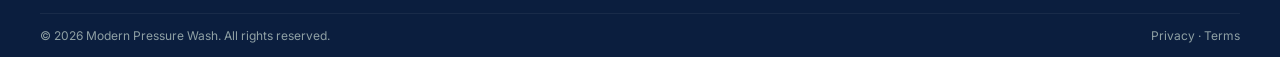
==== commit 894c7c67: "Add Pretoria SEO page and refine service area navigation :wq:wq#" ====
--- a/index.html
+++ b/index.html
@@ -116,6 +116,15 @@
   ]
 }
   </script>
+<style>
+  /* Site-wide footer: Brand | Services | Service Areas | Contact */
+  @media (min-width: 901px) {
+    .site-footer .footer-grid { grid-template-columns: 1.25fr 1.15fr .9fr 1fr; gap: 38px; }
+  }
+  @media (max-width: 520px) {
+    .site-footer .legal-bar { gap: 10px; flex-wrap: wrap; }
+  }
+</style>
 </head>
 <body>
 
@@ -142,6 +151,7 @@
         </button>
 
         <a href="#services">Services</a>
+        <a href="/pressure-washing-pretoria/">Pretoria</a>
         <a href="/pressure-washing-johannesburg/">Johannesburg</a>
         <a href="#care-plans">Care Plans</a>
         <a href="#gallery">Gallery</a>
@@ -799,19 +809,23 @@
         <p style="font-size: 0.9rem; font-weight: 600; color: var(--white);">Restoring Beautiful Properties Across Gauteng</p>
         <p style="font-size: 0.85rem;">Professional Property Restoration • Residential • Commercial • Estates</p>
         <div style="display: flex; gap: var(--space-3); margin-top: var(--space-3);">
-          <a href="https://www.facebook.com/modernpressurewashing/" target="_blank" aria-label="Facebook" style="color: #8FA0A4; font-size: 1.5rem; transition: color 0.3s;"><i class="bi bi-facebook"></i></a>
-          <a href="https://www.instagram.com/modernpressurewash/" target="_blank" aria-label="Instagram" style="color: #8FA0A4; font-size: 1.5rem; transition: color 0.3s;"><i class="bi bi-instagram"></i></a>
+          <a href="https://www.facebook.com/modernpressurewashing/" target="_blank" rel="noopener" aria-label="Facebook" style="color: #8FA0A4; font-size: 1.5rem; transition: color 0.3s;"><i class="bi bi-facebook"></i></a>
+          <a href="https://www.instagram.com/modernpressurewash/" target="_blank" rel="noopener" aria-label="Instagram" style="color: #8FA0A4; font-size: 1.5rem; transition: color 0.3s;"><i class="bi bi-instagram"></i></a>
         </div>
       </div>
       <div class="footer-col" data-aos="fade-up" data-aos-duration="600" data-aos-delay="100">
         <h4>Services</h4>
         <a href="#services">Driveway Restoration</a>
         <a href="#services">Roof Restoration</a>
-        <a href="#services">Paving, Patio & Entertainment Area Restoration</a>
+        <a href="#services">Paving, Patio &amp; Entertainment Area Restoration</a>
         <a href="#services">Wall Restoration</a>
         <a href="#services">Commercial Property Restoration</a>
+        <a href="#services">Soft Washing</a>
+      </div>
+      <div class="footer-col" data-aos="fade-up" data-aos-duration="600" data-aos-delay="150">
+        <h4>Service Areas</h4>
+        <a href="/pressure-washing-pretoria/">Pretoria Pressure Washing</a>
         <a href="/pressure-washing-johannesburg/">Johannesburg Pressure Washing</a>
-        <a href="#services">Soft Washing</a>
       </div>
       <div class="footer-col" data-aos="fade-up" data-aos-duration="600" data-aos-delay="200">
         <h4>Contact</h4>
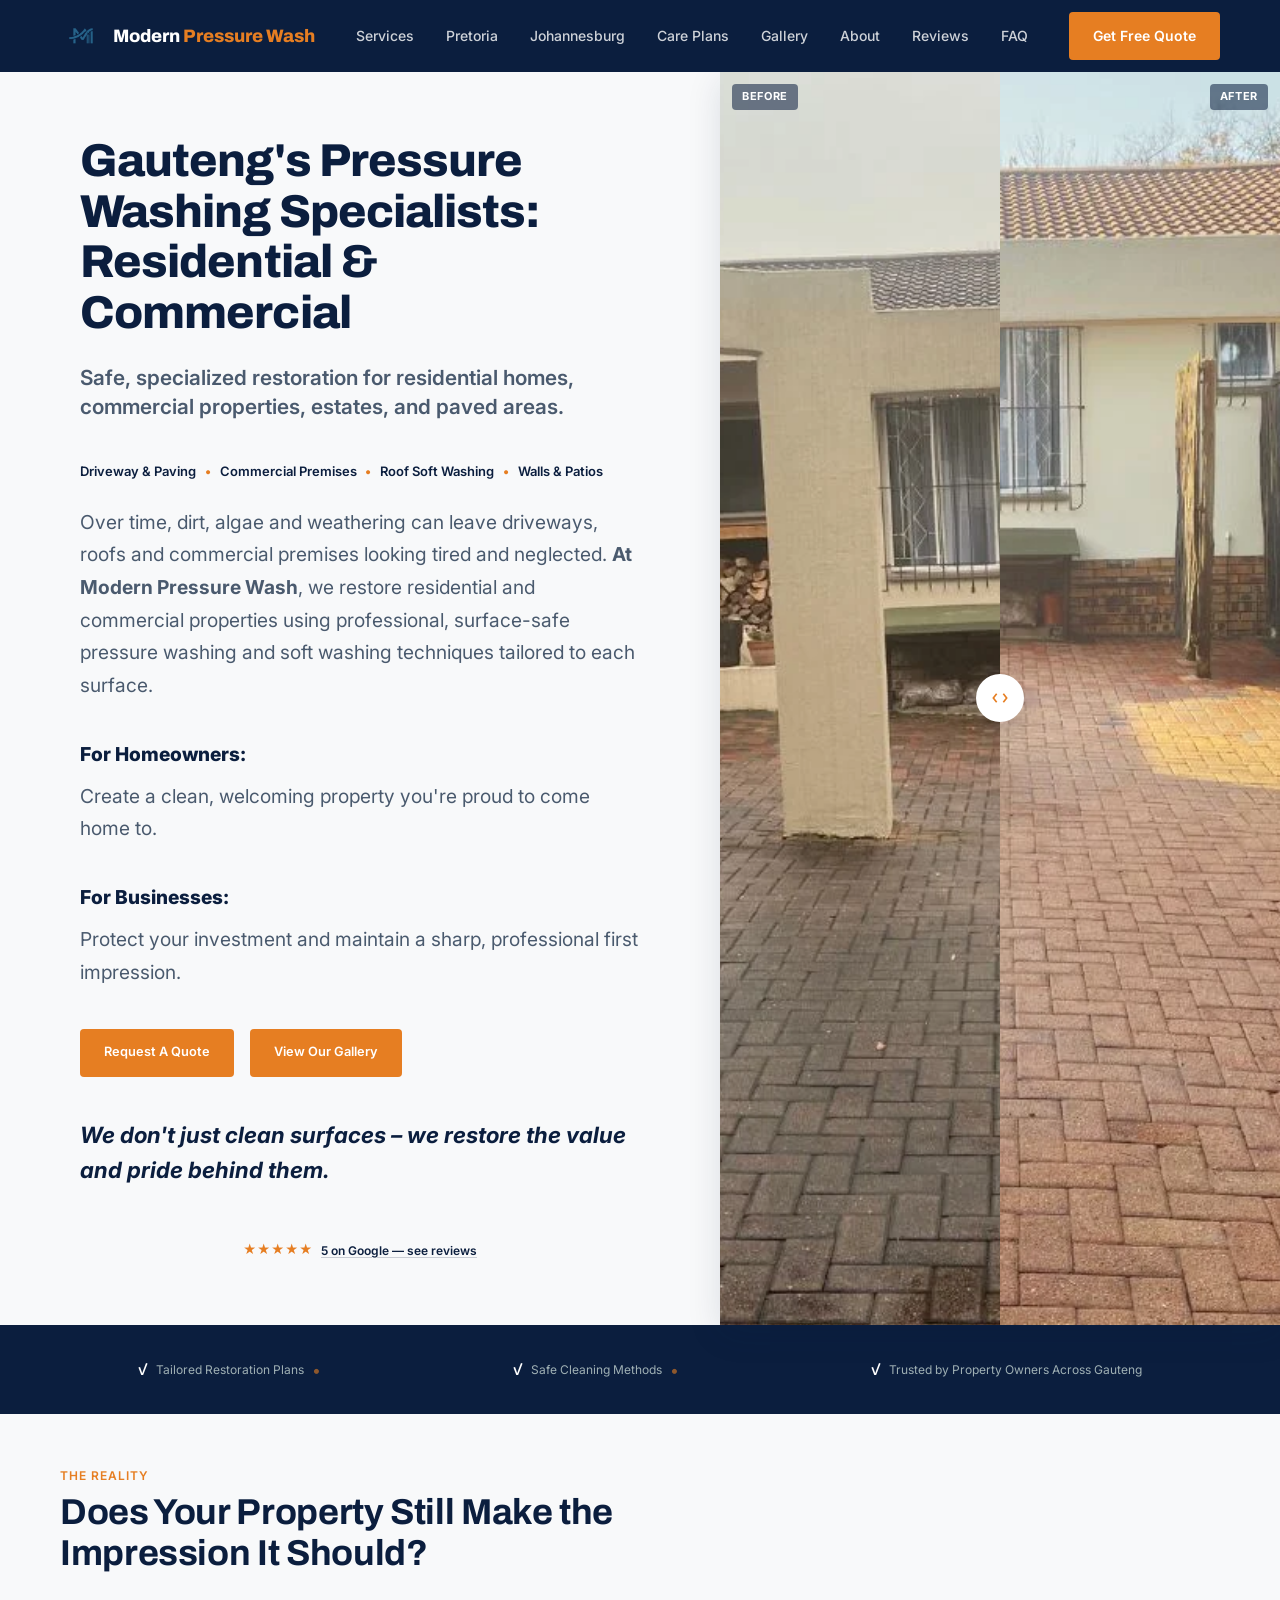
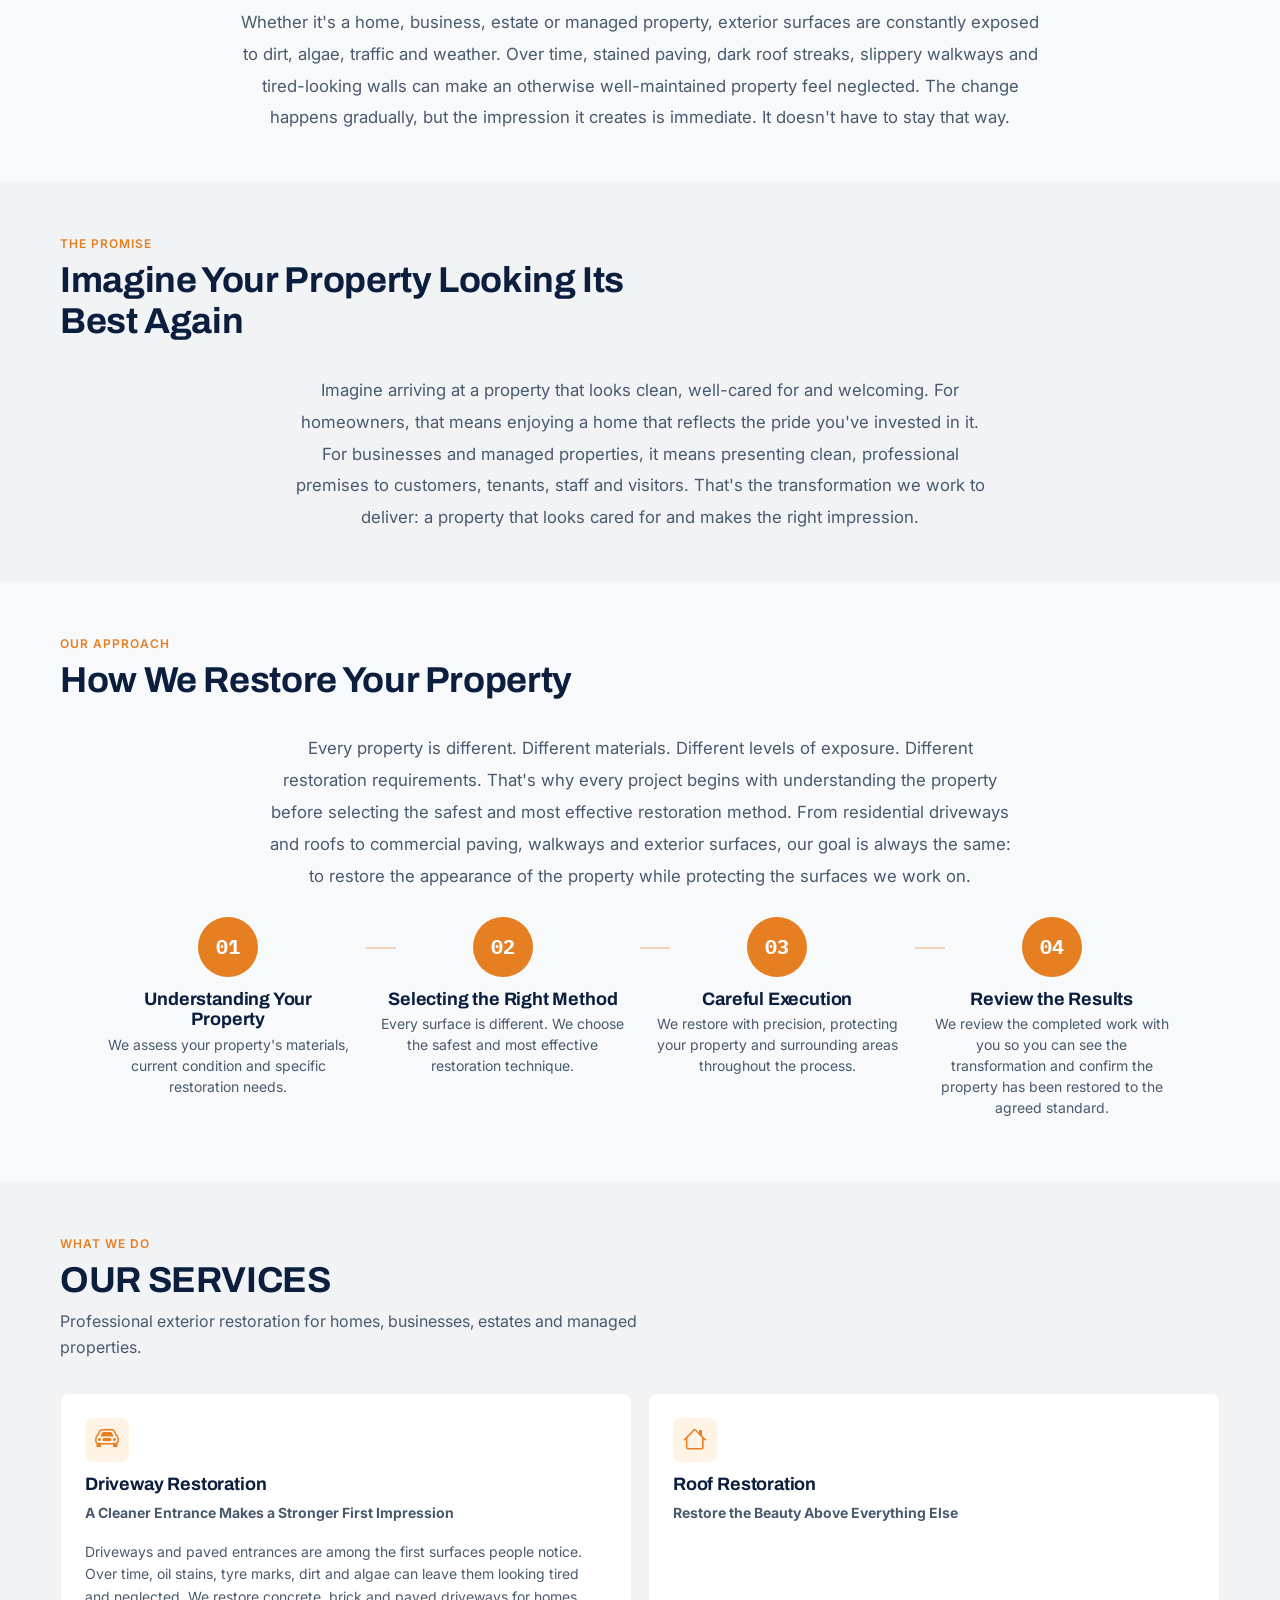
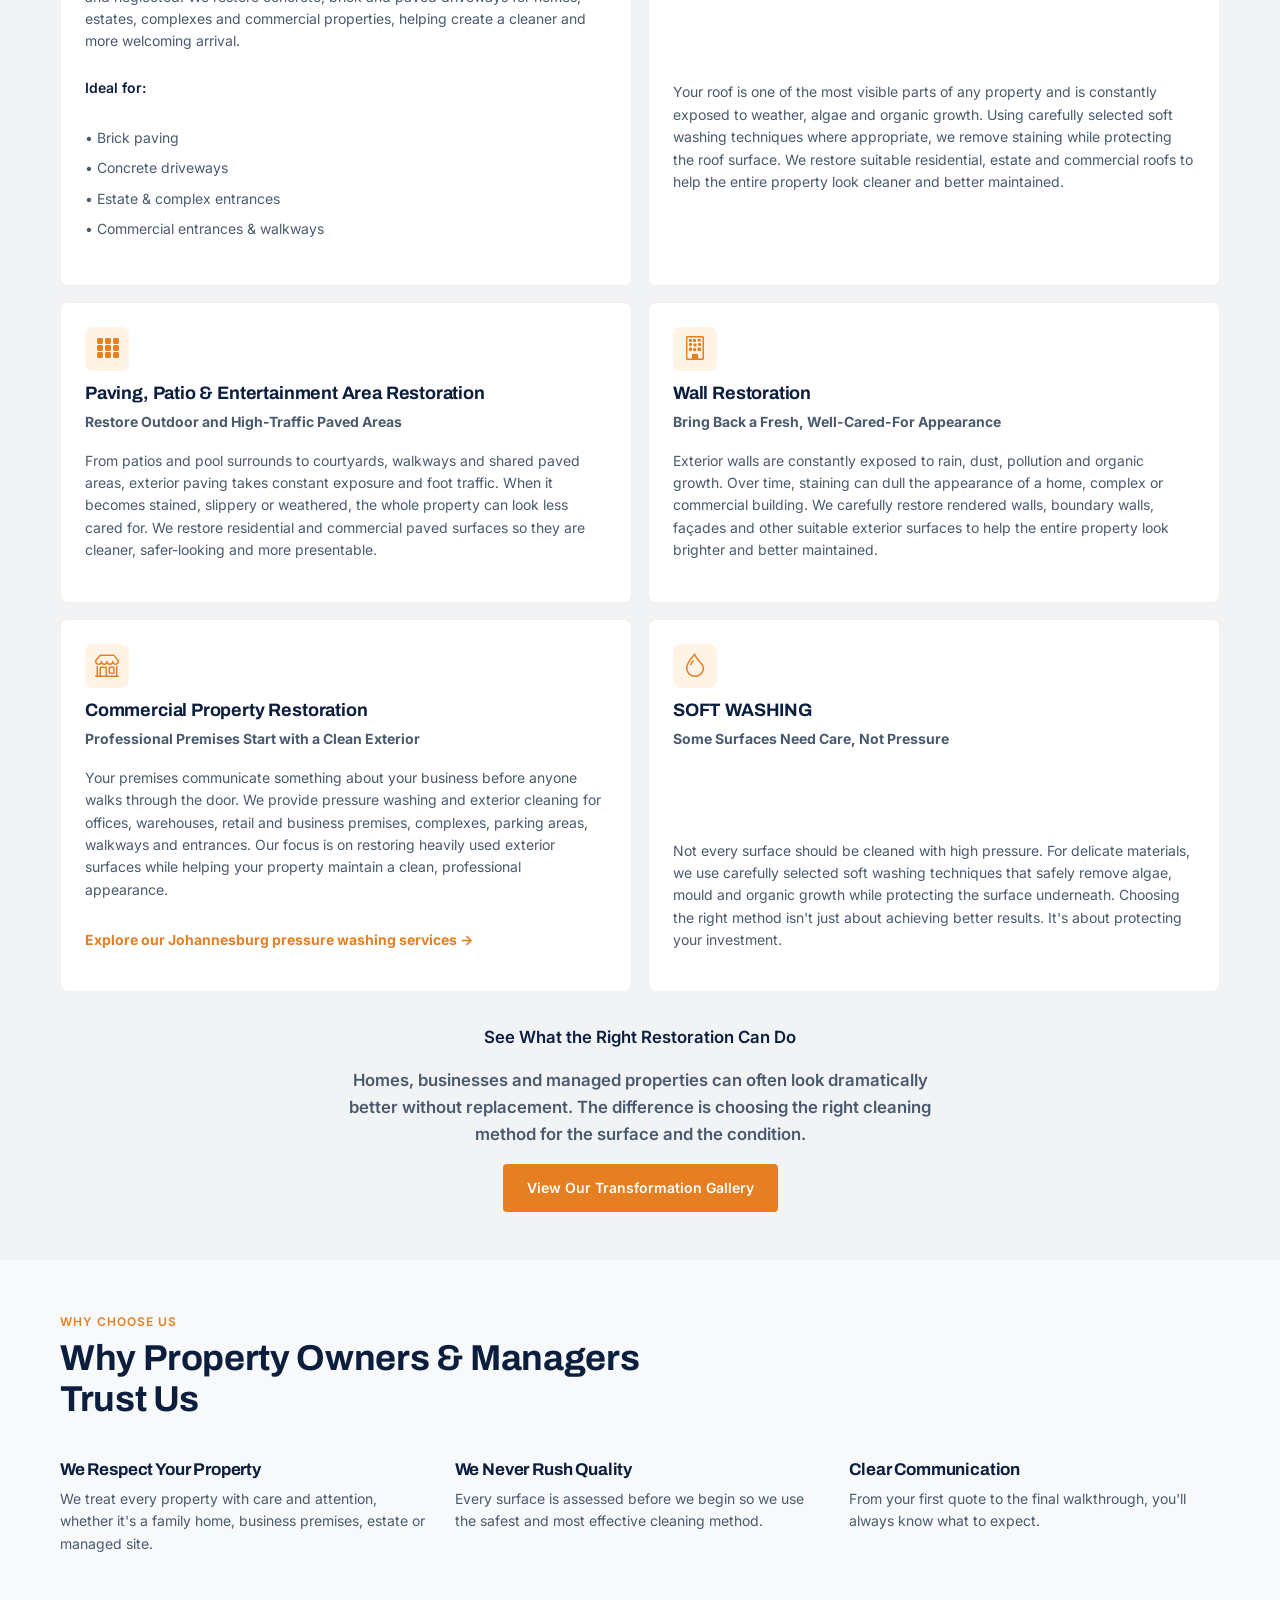
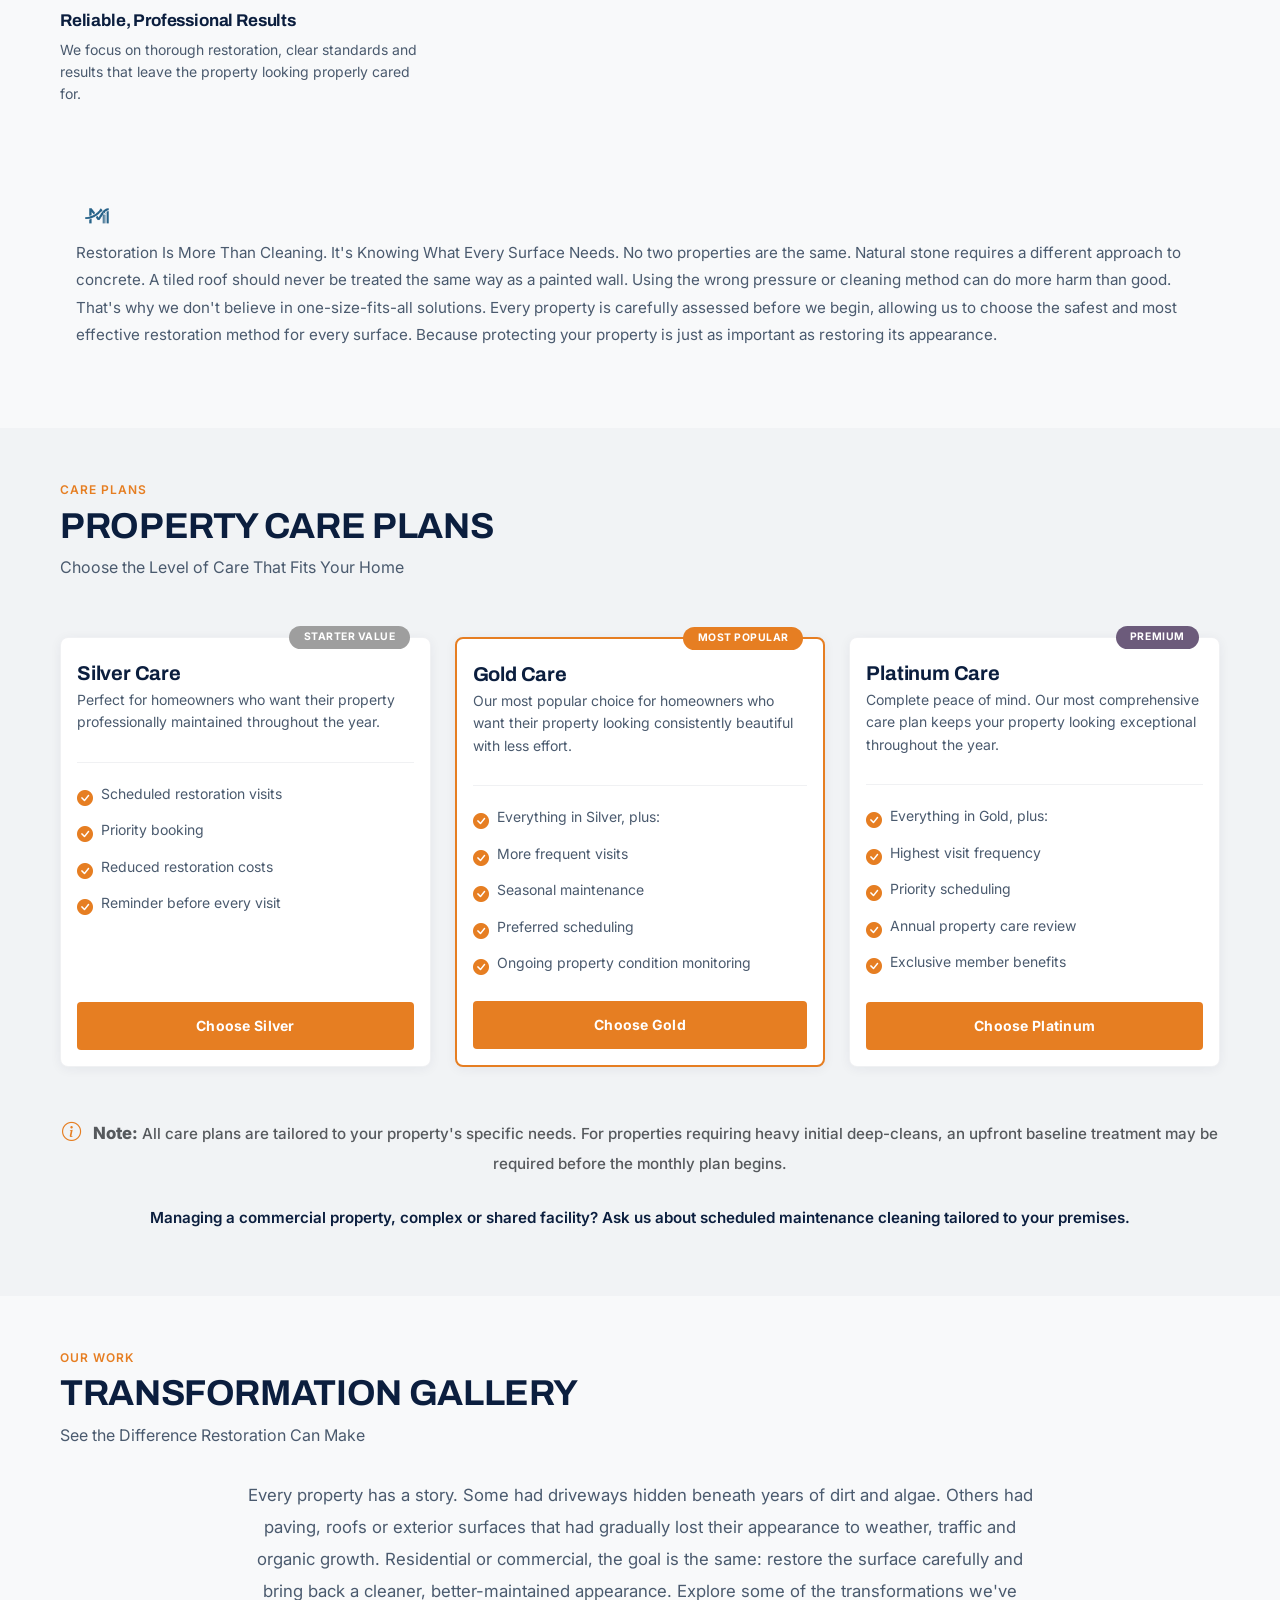
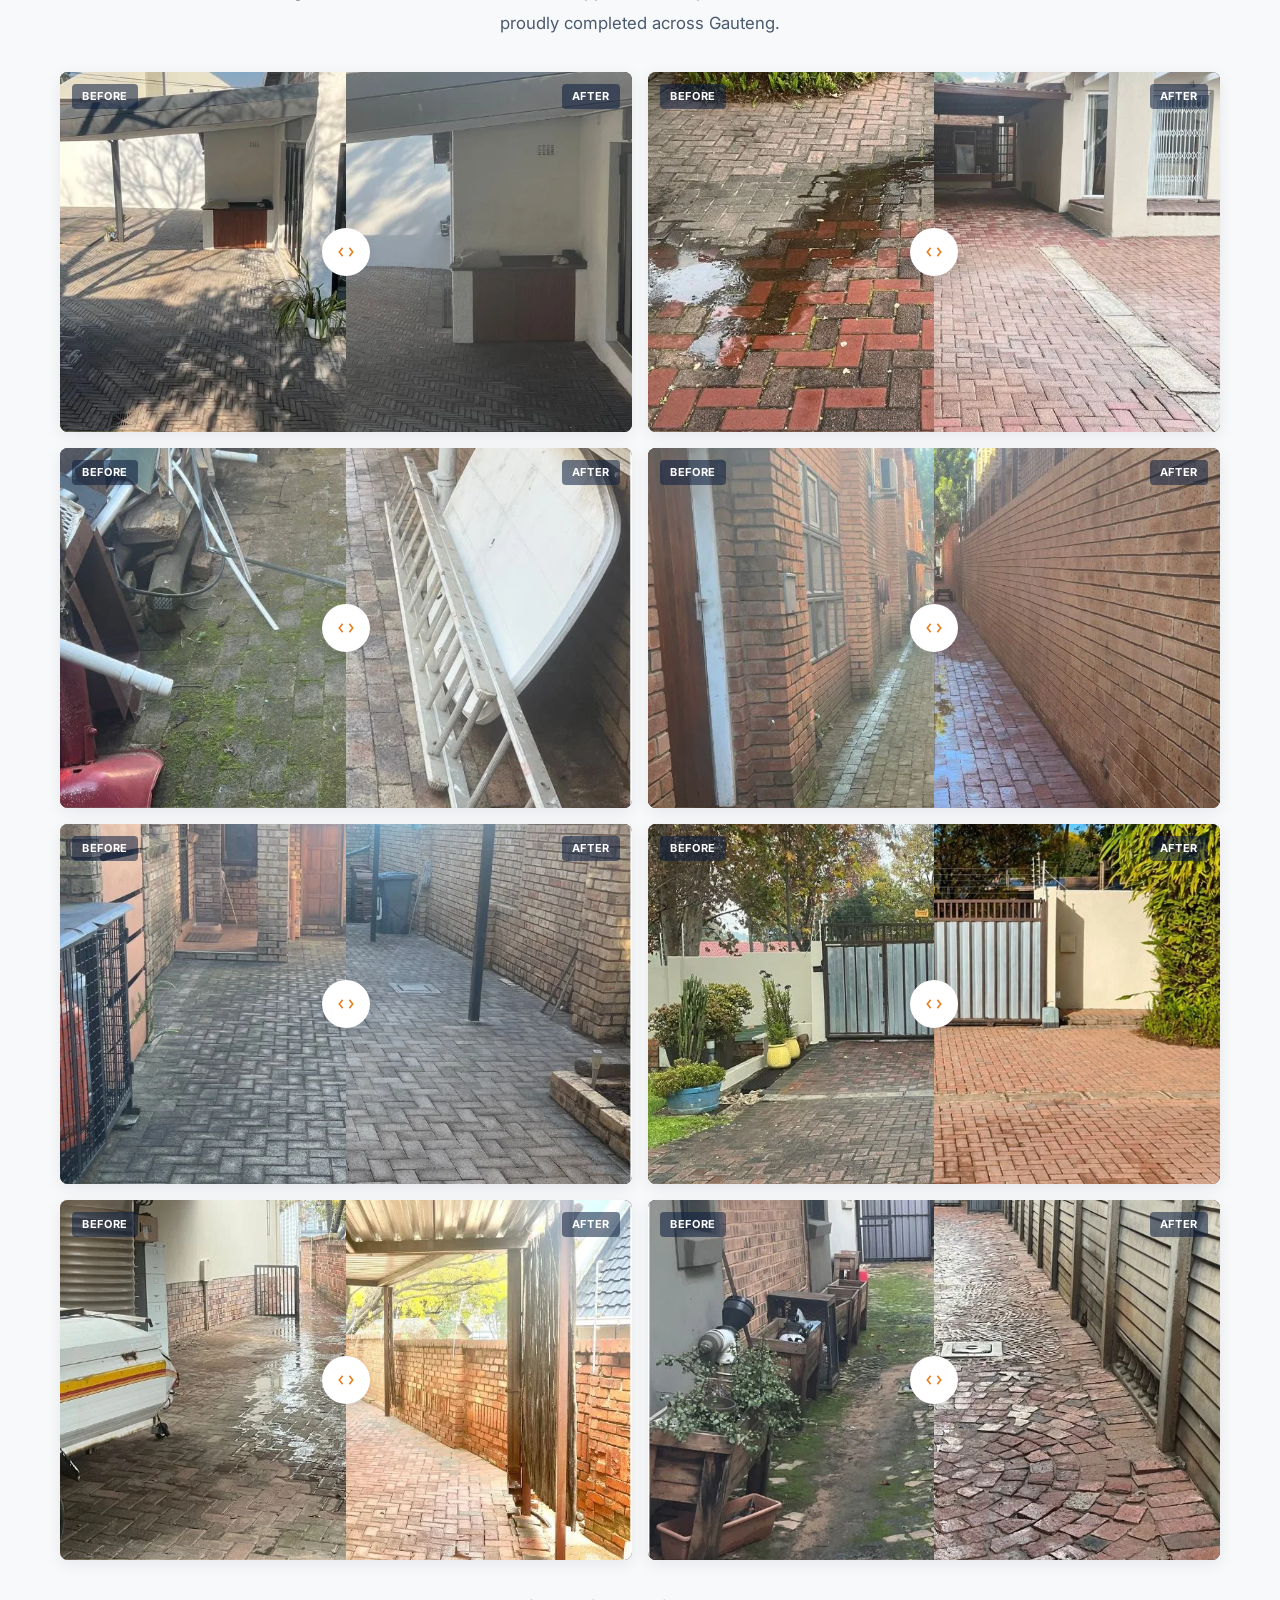
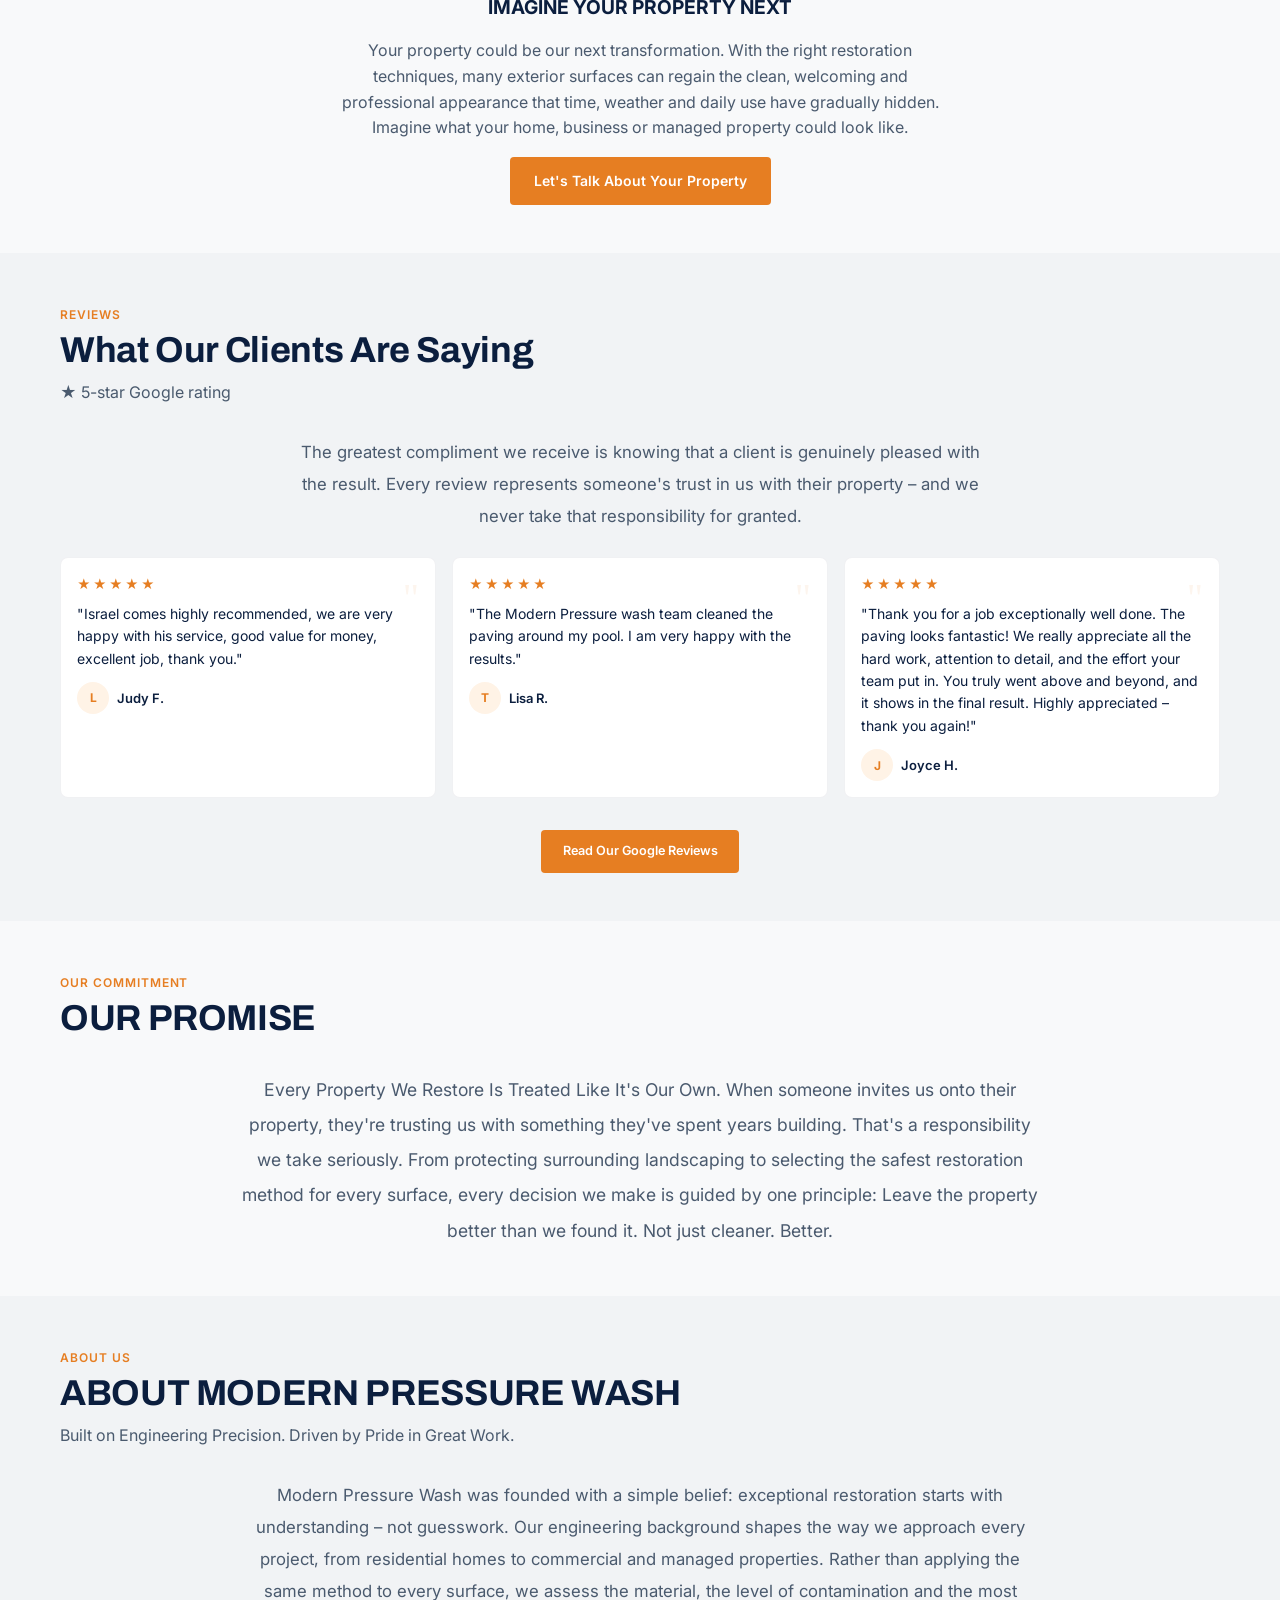
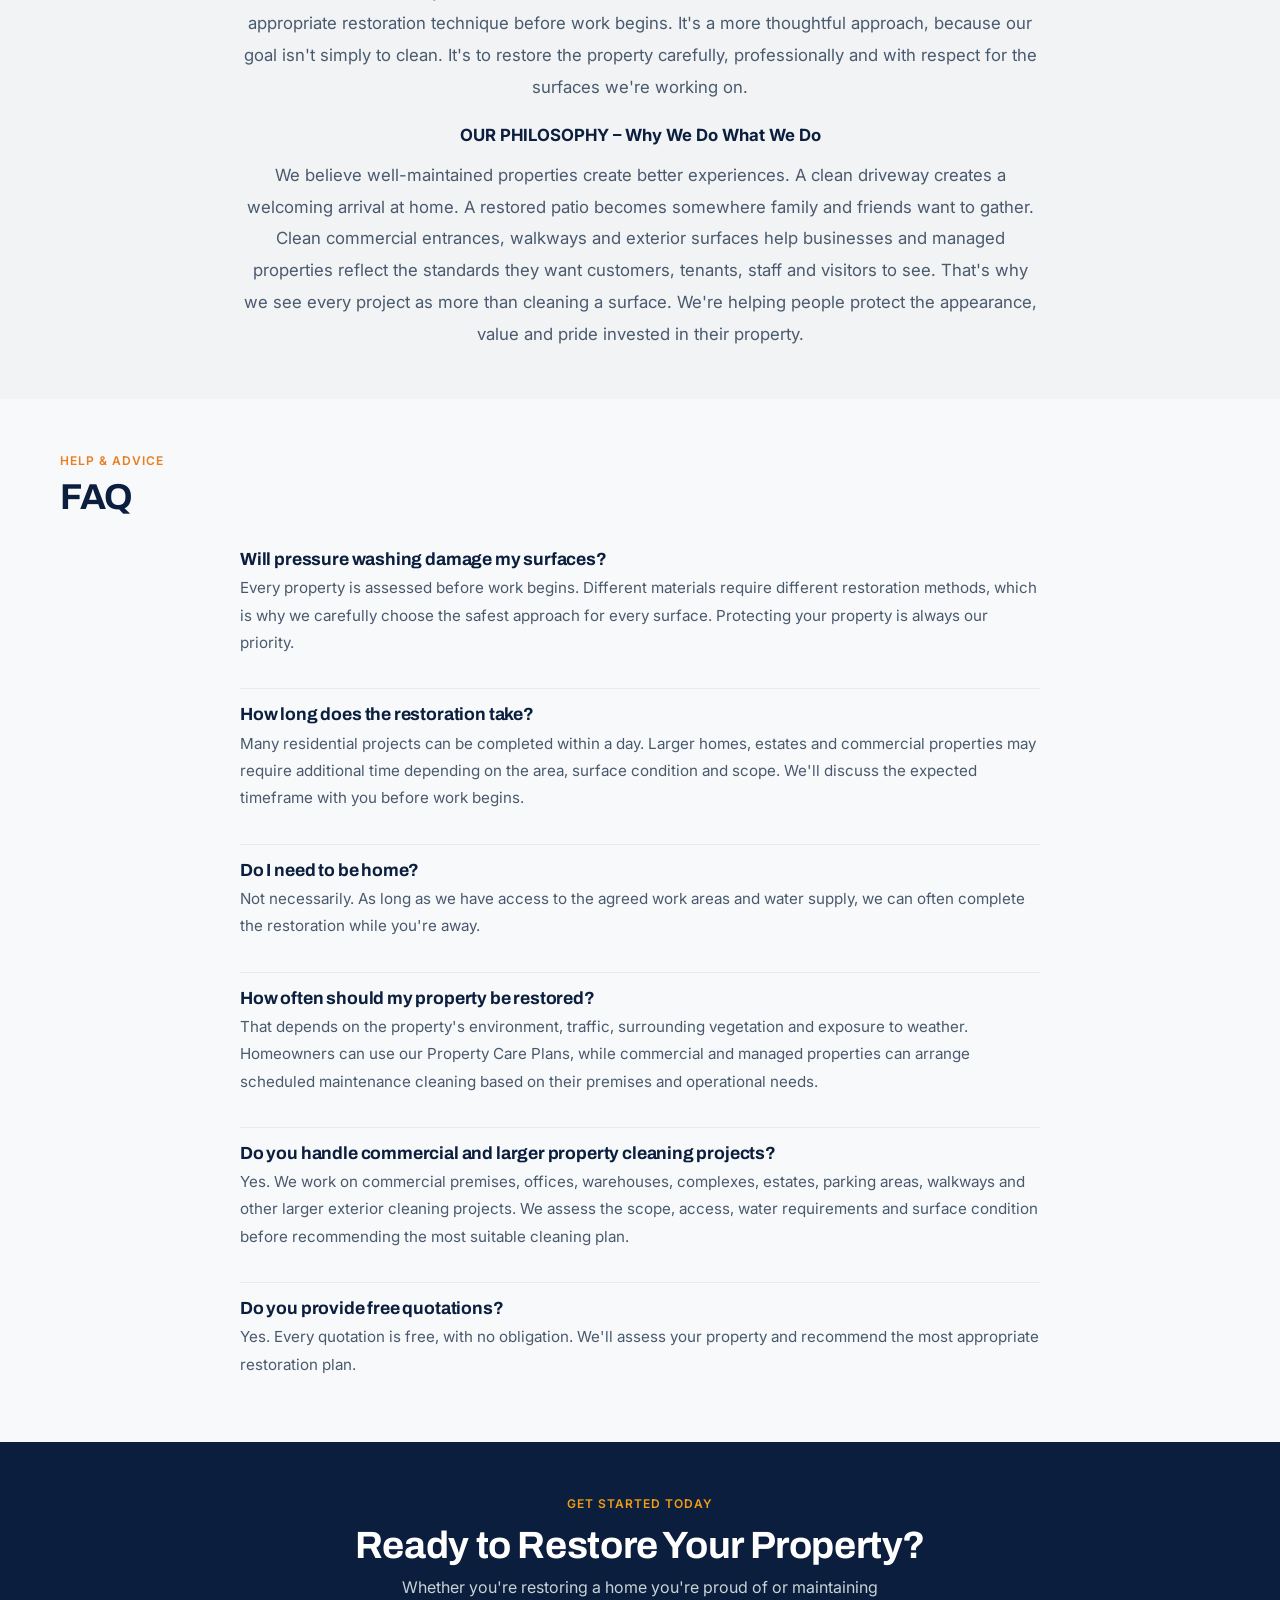
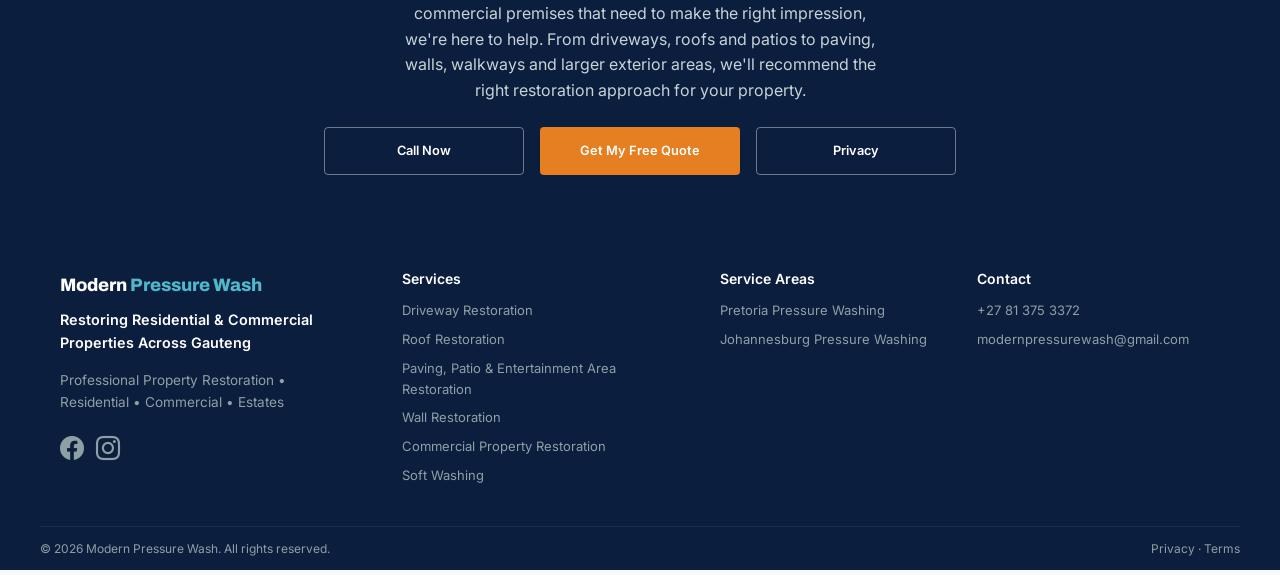
==== commit 8f9c3fbc: "Optimize homepage for residential and commercial clients" ====
--- a/index.html
+++ b/index.html
@@ -4,7 +4,7 @@
   <meta charset="UTF-8" />
   <meta name="viewport" content="width=device-width, initial-scale=1.0" />
   <title>Modern Pressure Wash — Gauteng's Pressure Washing Specialists</title>
-  <meta name="description" content="Gauteng's trusted pressure washing specialists. Roof, driveway, gutter cleaning with real before/after results. Free quote from owner Israel." />
+  <meta name="description" content="Professional residential and commercial pressure washing across Gauteng. Driveways, paving, roofs, walls and commercial properties. Request a free quote." />
   <meta name="robots" content="index, follow" />
   <link rel="canonical" href="https://www.modernpressurewash.co.za/" />
 
@@ -248,7 +248,7 @@
         </div>
         <div class="proof-item" data-aos="fade-up" data-aos-duration="600" data-aos-delay="200">
           <span class="num">✓</span>
-          <span class="label">Trusted by Homeowners Across Gauteng</span>
+          <span class="label">Trusted by Property Owners Across Gauteng</span>
         </div>
       </div>
     </div>
@@ -258,11 +258,11 @@
       <div class="wrap">
         <div class="section-head" data-aos="fade-up" data-aos-duration="700">
           <span class="eyebrow">The Reality</span>
-          <h2 id="problem-title">Does Your Property Still Reflect the Pride You Have in It?</h2>
+          <h2 id="problem-title">Does Your Property Still Make the Impression It Should?</h2>
         </div>
         <div class="problem-content" data-aos="fade-up" data-aos-duration="800">
           <p style="font-size: 1.05rem; line-height: 1.9; max-width: 800px; margin: 0 auto; color: var(--slate-grey); text-align: center;">
-            Your home is one of your biggest investments. But over time, dirt, algae, and weather gradually hide the beauty that made it feel special. You begin noticing stained paving. Dark streaks on the roof. Slippery walkways. Patios you no longer enjoy. The change happens so slowly that it's easy to accept it as normal. It doesn't have to stay that way.
+            Whether it's a home, business, estate or managed property, exterior surfaces are constantly exposed to dirt, algae, traffic and weather. Over time, stained paving, dark roof streaks, slippery walkways and tired-looking walls can make an otherwise well-maintained property feel neglected. The change happens gradually, but the impression it creates is immediate. It doesn't have to stay that way.
           </p>
         </div>
       </div>
@@ -273,11 +273,11 @@
       <div class="wrap">
         <div class="section-head" data-aos="fade-up" data-aos-duration="700">
           <span class="eyebrow">The Promise</span>
-          <h2 id="promise-title">Imagine Looking Forward to Coming Home Again</h2>
+          <h2 id="promise-title">Imagine Your Property Looking Its Best Again</h2>
         </div>
         <div class="promise-content" data-aos="fade-up" data-aos-duration="800">
           <p style="font-size: 1.05rem; line-height: 1.9; max-width: 700px; margin: 0 auto; color: var(--slate-grey); text-align: center;">
-            Imagine pulling into your driveway and seeing a property that looks clean, well-cared for and welcoming. Imagine hosting family without noticing stained paving. Imagine knowing your home reflects the pride you've invested in it. That's the transformation we deliver. A renewed sense of pride in the place you call home.
+            Imagine arriving at a property that looks clean, well-cared for and welcoming. For homeowners, that means enjoying a home that reflects the pride you've invested in it. For businesses and managed properties, it means presenting clean, professional premises to customers, tenants, staff and visitors. That's the transformation we work to deliver: a property that looks cared for and makes the right impression.
           </p>
         </div>
       </div>
@@ -292,7 +292,7 @@
         </div>
         <div class="process-intro" data-aos="fade-up" data-aos-duration="800">
           <p style="font-size: 1.05rem; line-height: 1.9; max-width: 750px; margin: 0 auto var(--space-5) auto; color: var(--slate-grey); text-align: center;">
-            Every property is different. Different materials. Different levels of exposure. Different restoration requirements. That's why every project begins with understanding your property before selecting the safest and most effective restoration method. Whether it's restoring your driveway, revitalising your roof or bringing new life to your outdoor entertaining areas, our goal is always the same: To help you enjoy your property again.
+            Every property is different. Different materials. Different levels of exposure. Different restoration requirements. That's why every project begins with understanding the property before selecting the safest and most effective restoration method. From residential driveways and roofs to commercial paving, walkways and exterior surfaces, our goal is always the same: to restore the appearance of the property while protecting the surfaces we work on.
           </p>
         </div>
         <div class="process-steps">
@@ -320,8 +320,8 @@
           <div class="process-step" data-aos="fade-up" data-aos-duration="600" data-aos-delay="300">
             <div class="step-circle" aria-hidden="true">04</div>
             <div class="step-content">
-              <h3>Enjoy the Results</h3>
-              <p>Walk through the transformation with us and feel the pride of a beautifully restored property.</p>
+              <h3>Review the Results</h3>
+              <p>We review the completed work with you so you can see the transformation and confirm the property has been restored to the agreed standard.</p>
             </div>
           </div>
         </div>
@@ -334,21 +334,21 @@
         <div class="section-head" data-aos="fade-up" data-aos-duration="700">
           <span class="eyebrow">What We Do</span>
           <h2 id="services-title">OUR SERVICES</h2>
-          <p>Professional restoration for every surface of your property.</p>
+          <p>Professional exterior restoration for homes, businesses, estates and managed properties.</p>
         </div>
 
         <div class="services-grid">
           <div class="service-card" data-aos="fade-up" data-aos-duration="600" data-aos-delay="0">
             <div class="icon-badge"><i class="bi bi-car-front" aria-hidden="true"></i></div>
             <h3>Driveway Restoration</h3>
-            <p><strong>The First Impression of Your Home Starts Here</strong></p>
-            <p>Your driveway is one of the first things you, your family and your guests notice. Over time, oil stains, tyre marks, dirt and algae slowly take away its appearance. We carefully restore concrete, brick and paved driveways, revealing the clean, welcoming entrance your home deserves.</p>
+            <p><strong>A Cleaner Entrance Makes a Stronger First Impression</strong></p>
+            <p>Driveways and paved entrances are among the first surfaces people notice. Over time, oil stains, tyre marks, dirt and algae can leave them looking tired and neglected. We restore concrete, brick and paved driveways for homes, estates, complexes and commercial properties, helping create a cleaner and more welcoming arrival.</p>
             <p style="font-weight: 600; margin-top: var(--space-2); color: var(--navy);">Ideal for:</p>
             <ul style="list-style: none; padding-left: 0; font-size: 0.875rem; color: var(--slate-grey);">
               <li>• Brick paving</li>
               <li>• Concrete driveways</li>
-              <li>• Estate entrances</li>
-              <li>• Walkways</li>
+              <li>• Estate &amp; complex entrances</li>
+              <li>• Commercial entrances &amp; walkways</li>
             </ul>
           </div>
 
@@ -356,29 +356,34 @@
             <div class="icon-badge"><i class="bi bi-house" aria-hidden="true"></i></div>
             <h3>Roof Restoration</h3>
             <p><strong>Restore the Beauty Above Everything Else</strong></p>
-            <p>Your roof protects your home every day. It also plays one of the biggest roles in how your property looks. Using carefully selected soft washing techniques where appropriate, we remove algae, mould and organic staining while helping restore your roof's original appearance. A cleaner roof doesn't just improve curb appeal – it helps your entire property feel cared for again.</p>
+            <p>Your roof is one of the most visible parts of any property and is constantly exposed to weather, algae and organic growth. Using carefully selected soft washing techniques where appropriate, we remove staining while protecting the roof surface. We restore suitable residential, estate and commercial roofs to help the entire property look cleaner and better maintained.</p>
           </div>
 
           <div class="service-card" data-aos="fade-up" data-aos-duration="600" data-aos-delay="200">
             <div class="icon-badge"><i class="bi bi-grid-3x3-gap-fill" aria-hidden="true"></i></div>
             <h3>Paving, Patio & Entertainment Area Restoration</h3>
-            <p><strong>Enjoy Every Moment Outdoors Again</strong></p>
-            <p>Outdoor spaces are made for relaxing, entertaining and spending time with the people who matter most. When paving becomes stained and slippery, those spaces become less inviting. We restore patios, pool surrounds and entertainment areas so they're clean, welcoming and ready to be enjoyed again.</p>
+            <p><strong>Restore Outdoor and High-Traffic Paved Areas</strong></p>
+            <p>From patios and pool surrounds to courtyards, walkways and shared paved areas, exterior paving takes constant exposure and foot traffic. When it becomes stained, slippery or weathered, the whole property can look less cared for. We restore residential and commercial paved surfaces so they are cleaner, safer-looking and more presentable.</p>
           </div>
 
           <div class="service-card" data-aos="fade-up" data-aos-duration="600" data-aos-delay="300">
             <div class="icon-badge"><i class="bi bi-building" aria-hidden="true"></i></div>
             <h3>Wall Restoration</h3>
             <p><strong>Bring Back a Fresh, Well-Cared-For Appearance</strong></p>
-            <p>Exterior walls are constantly exposed to rain, dust and pollution. Over time, staining gradually dulls the appearance of your property. We carefully restore rendered walls, boundary walls and exterior surfaces to help your entire home look brighter and better maintained.</p>
+            <p>Exterior walls are constantly exposed to rain, dust, pollution and organic growth. Over time, staining can dull the appearance of a home, complex or commercial building. We carefully restore rendered walls, boundary walls, façades and other suitable exterior surfaces to help the entire property look brighter and better maintained.</p>
           </div>
 
           <div class="service-card" data-aos="fade-up" data-aos-duration="600" data-aos-delay="400">
             <div class="icon-badge"><i class="bi bi-shop" aria-hidden="true"></i></div>
             <h3>Commercial Property Restoration</h3>
-            <p><strong>Every Great Business Makes a Great First Impression</strong></p>
-            <p>Your premises tell customers what to expect before they walk through the door. Clean walkways, entrances and exterior surfaces communicate professionalism, attention to detail and pride in your business. We help commercial properties create welcoming environments that leave lasting first impressions.</p>
-            <p style="margin-top: var(--space-3);"><a href="/pressure-washing-johannesburg/" style="font-weight: 700; color: var(--orange);">Explore our Johannesburg pressure washing services →</a></p>
+            <p><strong>Professional Premises Start with a Clean Exterior</strong></p>
+            <p>Your premises communicate something about your business before anyone walks through the door. We provide pressure washing and exterior cleaning for offices, warehouses, retail and business premises, complexes, parking areas, walkways and entrances. Our focus is on restoring heavily used exterior surfaces while helping your property maintain a clean, professional appearance.</p>
+            <p style="margin-top: var(--space-3);">
+              <a href="/pressure-washing-johannesburg/"
+                  style="font-weight: 700; color: var(--amber); text-decoration: none;">
+                Explore our Johannesburg pressure washing services →
+              </a>
+            </p>
           </div>
 
           <div class="service-card" data-aos="fade-up" data-aos-duration="600" data-aos-delay="500">
@@ -390,24 +395,24 @@
         </div>
 
         <div class="services-cta" data-aos="fade-up" data-aos-duration="600">
-          <p style="font-size: 1.05rem; font-weight: 600; color: var(--navy);">Imagine What Your Property Could Look Like</p>
-          <p style="color: var(--slate-grey); max-width: 600px; margin: 0 auto var(--space-4);">Every property we restore has something in common. It didn't need replacing. It simply needed the right care.</p>
+          <p style="font-size: 1.05rem; font-weight: 600; color: var(--navy);">See What the Right Restoration Can Do</p>
+          <p style="color: var(--slate-grey); max-width: 600px; margin: 0 auto var(--space-4);">Homes, businesses and managed properties can often look dramatically better without replacement. The difference is choosing the right cleaning method for the surface and the condition.</p>
           <a href="#gallery" class="btn btn-primary">View Our Transformation Gallery</a>
         </div>
       </div>
     </section>
 
-    <!-- ===== SECTION 6: WHY HOMEOWNERS TRUST US ===== -->
+    <!-- ===== SECTION 6: WHY CLIENTS TRUST US ===== -->
     <section id="why-us" aria-labelledby="why-title">
       <div class="wrap">
         <div class="section-head" data-aos="fade-up" data-aos-duration="700">
           <span class="eyebrow">Why Choose Us</span>
-          <h2 id="why-title">Why Homeowners Trust Us</h2>
+          <h2 id="why-title">Why Property Owners &amp; Managers Trust Us</h2>
         </div>
         <div class="diff-grid">
           <div class="diff-card" data-aos="fade-up" data-aos-duration="600" data-aos-delay="0">
             <h3>We Respect Your Property</h3>
-            <p>We treat every home with the same care and attention we'd expect for our own.</p>
+            <p>We treat every property with care and attention, whether it's a family home, business premises, estate or managed site.</p>
           </div>
           <div class="diff-card" data-aos="fade-up" data-aos-duration="600" data-aos-delay="100">
             <h3>We Never Rush Quality</h3>
@@ -418,8 +423,8 @@
             <p>From your first quote to the final walkthrough, you'll always know what to expect.</p>
           </div>
           <div class="diff-card" data-aos="fade-up" data-aos-duration="600" data-aos-delay="300">
-            <h3>Results That Last</h3>
-            <p>We don't just clean for today – we help you keep your property looking its best for longer.</p>
+            <h3>Reliable, Professional Results</h3>
+            <p>We focus on thorough restoration, clear standards and results that leave the property looking properly cared for.</p>
           </div>
         </div>
         <div class="founder" data-aos="flip-up" data-aos-duration="700">
@@ -498,6 +503,8 @@
             <i class="bi bi-info-circle me-2" style="color: var(--amber); font-size: 1.2rem;" aria-hidden="true"></i>
             <strong style="font-weight: 800; font-size: 1.05rem;">Note:</strong>
             <span style="font-weight: 500;">All care plans are tailored to your property's specific needs. For properties requiring heavy initial deep-cleans, an upfront baseline treatment may be required before the monthly plan begins.</span>
+            <br><br>
+            <span style="font-weight: 600; color: var(--navy);">Managing a commercial property, complex or shared facility? Ask us about scheduled maintenance cleaning tailored to your premises.</span>
           </p>
         </div>
       </div>
@@ -513,7 +520,7 @@
         </div>
         <div class="gallery-intro" data-aos="fade-up" data-aos-duration="800">
           <p style="font-size: 1.05rem; line-height: 1.9; max-width: 800px; margin: 0 auto var(--space-6) auto; color: var(--slate-grey); text-align: center;">
-            Every property has a story. Some had driveways hidden beneath years of dirt and algae. Others paving that had gradually lost their appearance to weather and organic growth. None of these homeowners wanted a "pressure wash." They simply wanted to enjoy looking at their property again. Explore some of the transformations we've proudly completed across Gauteng.
+            Every property has a story. Some had driveways hidden beneath years of dirt and algae. Others had paving, roofs or exterior surfaces that had gradually lost their appearance to weather, traffic and organic growth. Residential or commercial, the goal is the same: restore the surface carefully and bring back a cleaner, better-maintained appearance. Explore some of the transformations we've proudly completed across Gauteng.
           </p>
         </div>
         <div class="gallery-grid">
@@ -665,7 +672,7 @@
 
         <div class="gallery-cta" data-aos="fade-up" data-aos-duration="600">
           <p style="font-size: 1.2rem; font-weight: 700; color: var(--navy);">IMAGINE YOUR PROPERTY NEXT</p>
-          <p style="color: var(--slate-grey); max-width: 600px; margin: 0 auto var(--space-4);">Your Home Could Be Our Next Transformation. The beautiful properties you've just seen weren't built yesterday. They've simply been cared for. With the right restoration techniques, many outdoor surfaces can regain the clean, welcoming appearance that time has gradually hidden. Imagine what your property could look like.</p>
+          <p style="color: var(--slate-grey); max-width: 600px; margin: 0 auto var(--space-4);">Your property could be our next transformation. With the right restoration techniques, many exterior surfaces can regain the clean, welcoming and professional appearance that time, weather and daily use have gradually hidden. Imagine what your home, business or managed property could look like.</p>
           <a href="https://wa.link/3y4c6d" target="_blank" onclick="gtag('event', 'whatsapp_click', { 'send_to': 'G-9RQ8H6MBGZ' });" class="btn btn-primary">Let's Talk About Your Property</a>
         </div>
       </div>
@@ -676,12 +683,12 @@
       <div class="wrap">
         <div class="section-head" data-aos="fade-up" data-aos-duration="700">
           <span class="eyebrow">Reviews</span>
-          <h2 id="reviews-title">What Homeowners Are Saying</h2>
+          <h2 id="reviews-title">What Our Clients Are Saying</h2>
           <p>★ 5-star Google rating</p>
         </div>
         <div class="reviews-intro" data-aos="fade-up" data-aos-duration="800">
           <p style="font-size: 1.05rem; line-height: 1.9; max-width: 700px; margin: 0 auto var(--space-5) auto; color: var(--slate-grey); text-align: center;">
-            The greatest compliment we receive isn't a five-star review. It's knowing that homeowners enjoy pulling into their driveway again. Every review represents someone's trust in us – and we never take that responsibility for granted.
+            The greatest compliment we receive is knowing that a client is genuinely pleased with the result. Every review represents someone's trust in us with their property – and we never take that responsibility for granted.
           </p>
         </div>
         <div class="reviews-grid">
@@ -741,13 +748,13 @@
         </div>
         <div class="about-content" data-aos="fade-up" data-aos-duration="800">
           <p style="font-size: 1.05rem; line-height: 1.9; max-width: 800px; margin: 0 auto var(--space-4) auto; color: var(--slate-grey);">
-            Modern Pressure Wash was founded with a simple belief: Exceptional restoration starts with understanding – not guesswork. Our engineering background has shaped the way we approach every project. Rather than applying the same method to every surface, we carefully assess the material, the level of contamination and the most appropriate restoration technique before any work begins. It's a slower approach. A more thoughtful approach. But we believe your property deserves nothing less. Because our goal isn't simply to clean. It's to restore the beauty you've worked so hard to create.
+            Modern Pressure Wash was founded with a simple belief: exceptional restoration starts with understanding – not guesswork. Our engineering background shapes the way we approach every project, from residential homes to commercial and managed properties. Rather than applying the same method to every surface, we assess the material, the level of contamination and the most appropriate restoration technique before work begins. It's a more thoughtful approach, because our goal isn't simply to clean. It's to restore the property carefully, professionally and with respect for the surfaces we're working on.
           </p>
           <p style="font-size: 1.05rem; line-height: 1.9; max-width: 800px; margin: 0 auto; color: var(--navy); font-weight: 700; text-align: center;">
             OUR PHILOSOPHY – Why We Do What We Do
           </p>
           <p style="font-size: 1.05rem; line-height: 1.9; max-width: 800px; margin: var(--space-2) auto 0; color: var(--slate-grey);">
-            We believe beautiful properties make people feel good. A clean driveway creates a welcoming arrival. A restored patio becomes somewhere family and friends want to gather. A well-maintained home reflects years of hard work, care and pride. That's why we see every project as more than restoring surfaces. We're helping homeowners enjoy the place they call home again. Because life feels better when your property looks its best.
+            We believe well-maintained properties create better experiences. A clean driveway creates a welcoming arrival at home. A restored patio becomes somewhere family and friends want to gather. Clean commercial entrances, walkways and exterior surfaces help businesses and managed properties reflect the standards they want customers, tenants, staff and visitors to see. That's why we see every project as more than cleaning a surface. We're helping people protect the appearance, value and pride invested in their property.
           </p>
         </div>
       </div>
@@ -767,7 +774,7 @@
           </div>
           <div class="faq-item" style="margin-bottom: var(--space-4); border-bottom: 1px solid rgba(11,30,62,0.06); padding-bottom: var(--space-4);">
             <h3 style="font-size: 1.1rem; color: var(--navy);">How long does the restoration take?</h3>
-            <p style="color: var(--slate-grey); line-height: 1.8;">Most residential projects are completed within a day, although larger or more complex properties may require additional time. We'll always discuss the expected timeframe with you before we begin.</p>
+            <p style="color: var(--slate-grey); line-height: 1.8;">Many residential projects can be completed within a day. Larger homes, estates and commercial properties may require additional time depending on the area, surface condition and scope. We'll discuss the expected timeframe with you before work begins.</p>
           </div>
           <div class="faq-item" style="margin-bottom: var(--space-4); border-bottom: 1px solid rgba(11,30,62,0.06); padding-bottom: var(--space-4);">
             <h3 style="font-size: 1.1rem; color: var(--navy);">Do I need to be home?</h3>
@@ -775,7 +782,11 @@
           </div>
           <div class="faq-item" style="margin-bottom: var(--space-4); border-bottom: 1px solid rgba(11,30,62,0.06); padding-bottom: var(--space-4);">
             <h3 style="font-size: 1.1rem; color: var(--navy);">How often should my property be restored?</h3>
-            <p style="color: var(--slate-grey); line-height: 1.8;">That depends on your property's environment, surrounding vegetation and exposure to weather. Many homeowners choose our maintenance programme to keep their property looking its best throughout the year.</p>
+            <p style="color: var(--slate-grey); line-height: 1.8;">That depends on the property's environment, traffic, surrounding vegetation and exposure to weather. Homeowners can use our Property Care Plans, while commercial and managed properties can arrange scheduled maintenance cleaning based on their premises and operational needs.</p>
+          </div>
+          <div class="faq-item" style="margin-bottom: var(--space-4); border-bottom: 1px solid rgba(11,30,62,0.06); padding-bottom: var(--space-4);">
+            <h3 style="font-size: 1.1rem; color: var(--navy);">Do you handle commercial and larger property cleaning projects?</h3>
+            <p style="color: var(--slate-grey); line-height: 1.8;">Yes. We work on commercial premises, offices, warehouses, complexes, estates, parking areas, walkways and other larger exterior cleaning projects. We assess the scope, access, water requirements and surface condition before recommending the most suitable cleaning plan.</p>
           </div>
           <div class="faq-item" style="border-bottom: none; padding-bottom: 0;">
             <h3 style="font-size: 1.1rem; color: var(--navy);">Do you provide free quotations?</h3>
@@ -789,8 +800,8 @@
     <section id="quote" class="bg-night final-cta" aria-labelledby="cta-title">
       <div class="wrap">
         <span class="eyebrow" data-aos="fade-up" data-aos-duration="600">Get Started Today</span>
-        <h2 id="cta-title" data-aos="fade-up" data-aos-duration="700" data-aos-delay="100">Your Property Deserves to Look as Good as the Life You've Built</h2>
-        <p class="sub" data-aos="fade-up" data-aos-duration="600" data-aos-delay="200">You've invested years into creating a home you're proud of. Don't let dirt, algae and time hide its beauty. Whether it's your driveway, roof, patio or commercial property, we're here to help restore the appearance, pride and enjoyment that made your property feel special in the first place.</p>
+        <h2 id="cta-title" data-aos="fade-up" data-aos-duration="700" data-aos-delay="100">Ready to Restore Your Property?</h2>
+        <p class="sub" data-aos="fade-up" data-aos-duration="600" data-aos-delay="200">Whether you're restoring a home you're proud of or maintaining commercial premises that need to make the right impression, we're here to help. From driveways, roofs and patios to paving, walls, walkways and larger exterior areas, we'll recommend the right restoration approach for your property.</p>
         <div class="cta-row final-cta-row" data-aos="fade-up" data-aos-duration="600" data-aos-delay="400">
           <a href="tel:+27813753372" onclick="gtag('event', 'phone_click', { 'send_to': 'G-9RQ8H6MBGZ' });" class="btn btn-outline on-dark" role="button">Call Now</a>
           <a href="https://crm.modernpressurewash.co.za/get-quote" target="_blank" class="btn btn-primary" role="button">Get My Free Quote</a>
@@ -806,7 +817,7 @@
     <div class="wrap footer-grid">
       <div data-aos="fade-up" data-aos-duration="600">
         <div class="logo">Modern <span style="color:#4FB8C9;">Pressure Wash</span></div>
-        <p style="font-size: 0.9rem; font-weight: 600; color: var(--white);">Restoring Beautiful Properties Across Gauteng</p>
+        <p style="font-size: 0.9rem; font-weight: 600; color: var(--white);">Restoring Residential &amp; Commercial Properties Across Gauteng</p>
         <p style="font-size: 0.85rem;">Professional Property Restoration • Residential • Commercial • Estates</p>
         <div style="display: flex; gap: var(--space-3); margin-top: var(--space-3);">
           <a href="https://www.facebook.com/modernpressurewashing/" target="_blank" rel="noopener" aria-label="Facebook" style="color: #8FA0A4; font-size: 1.5rem; transition: color 0.3s;"><i class="bi bi-facebook"></i></a>
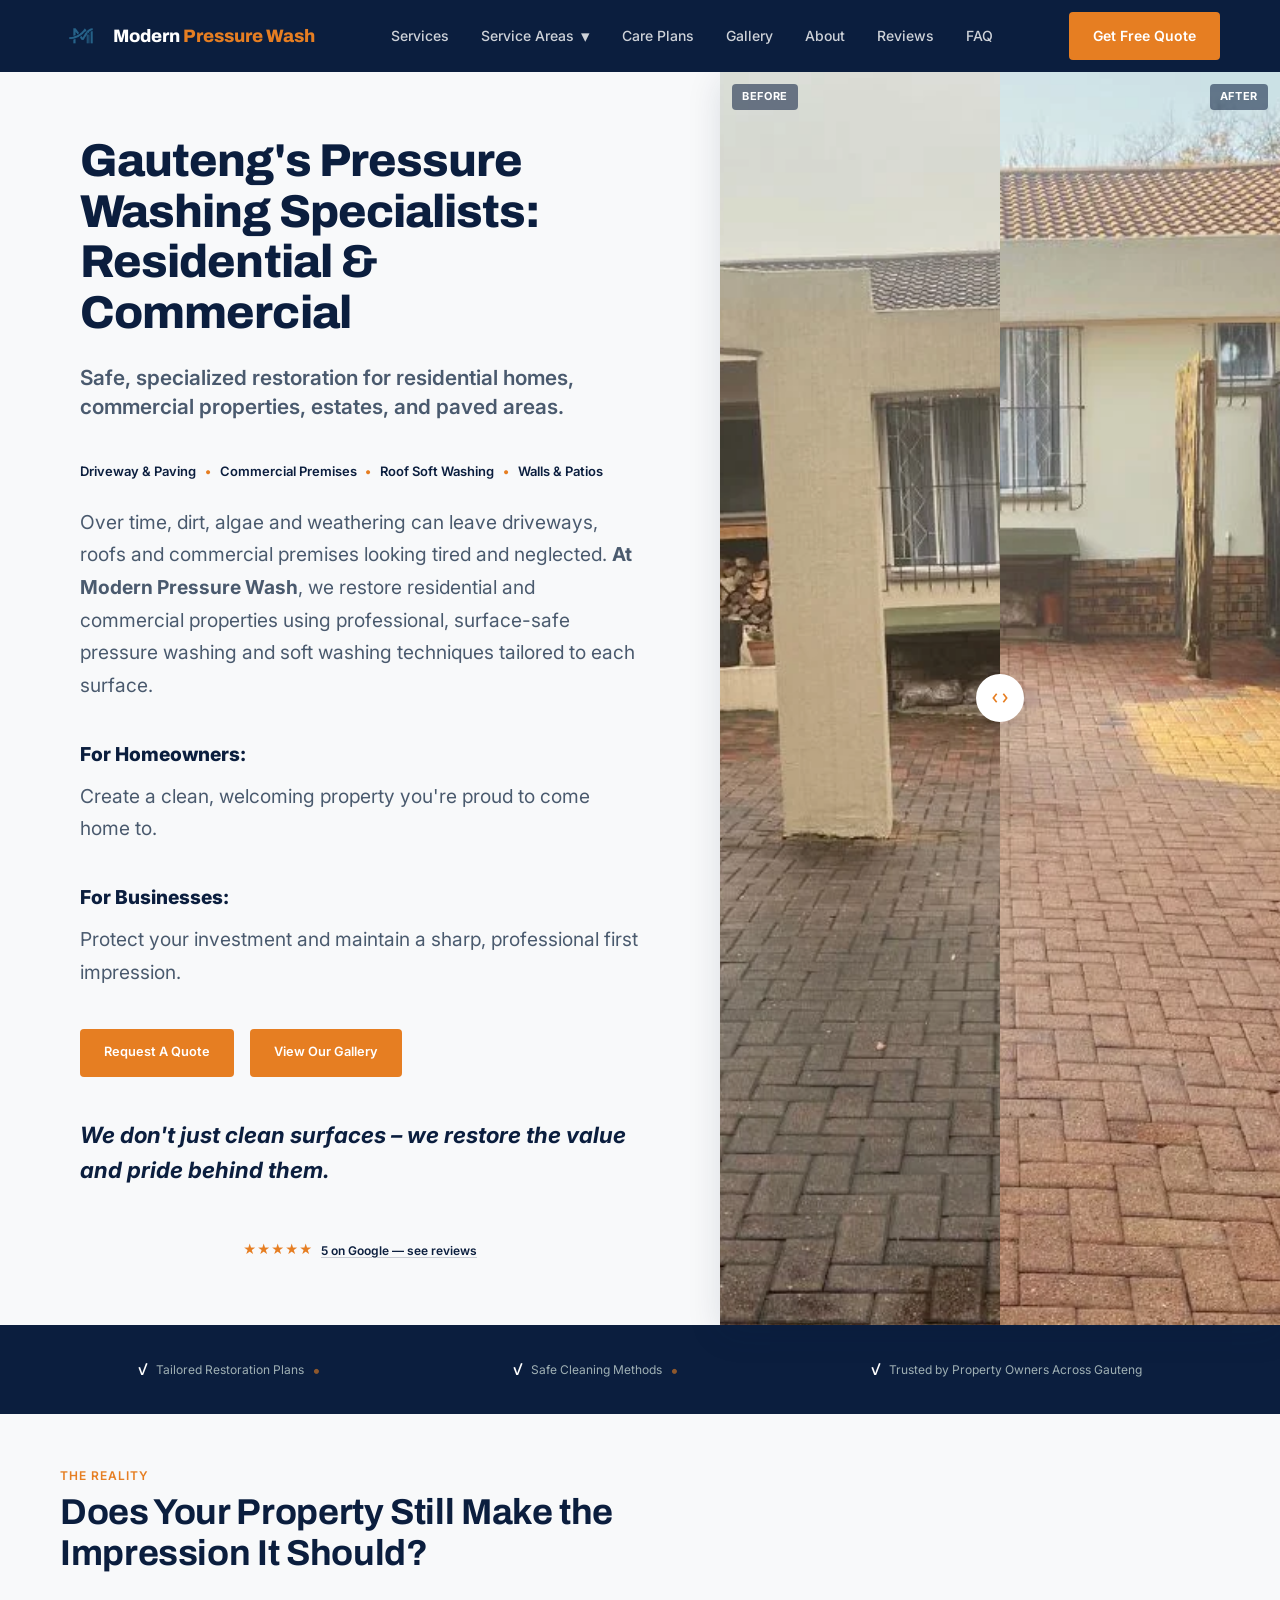
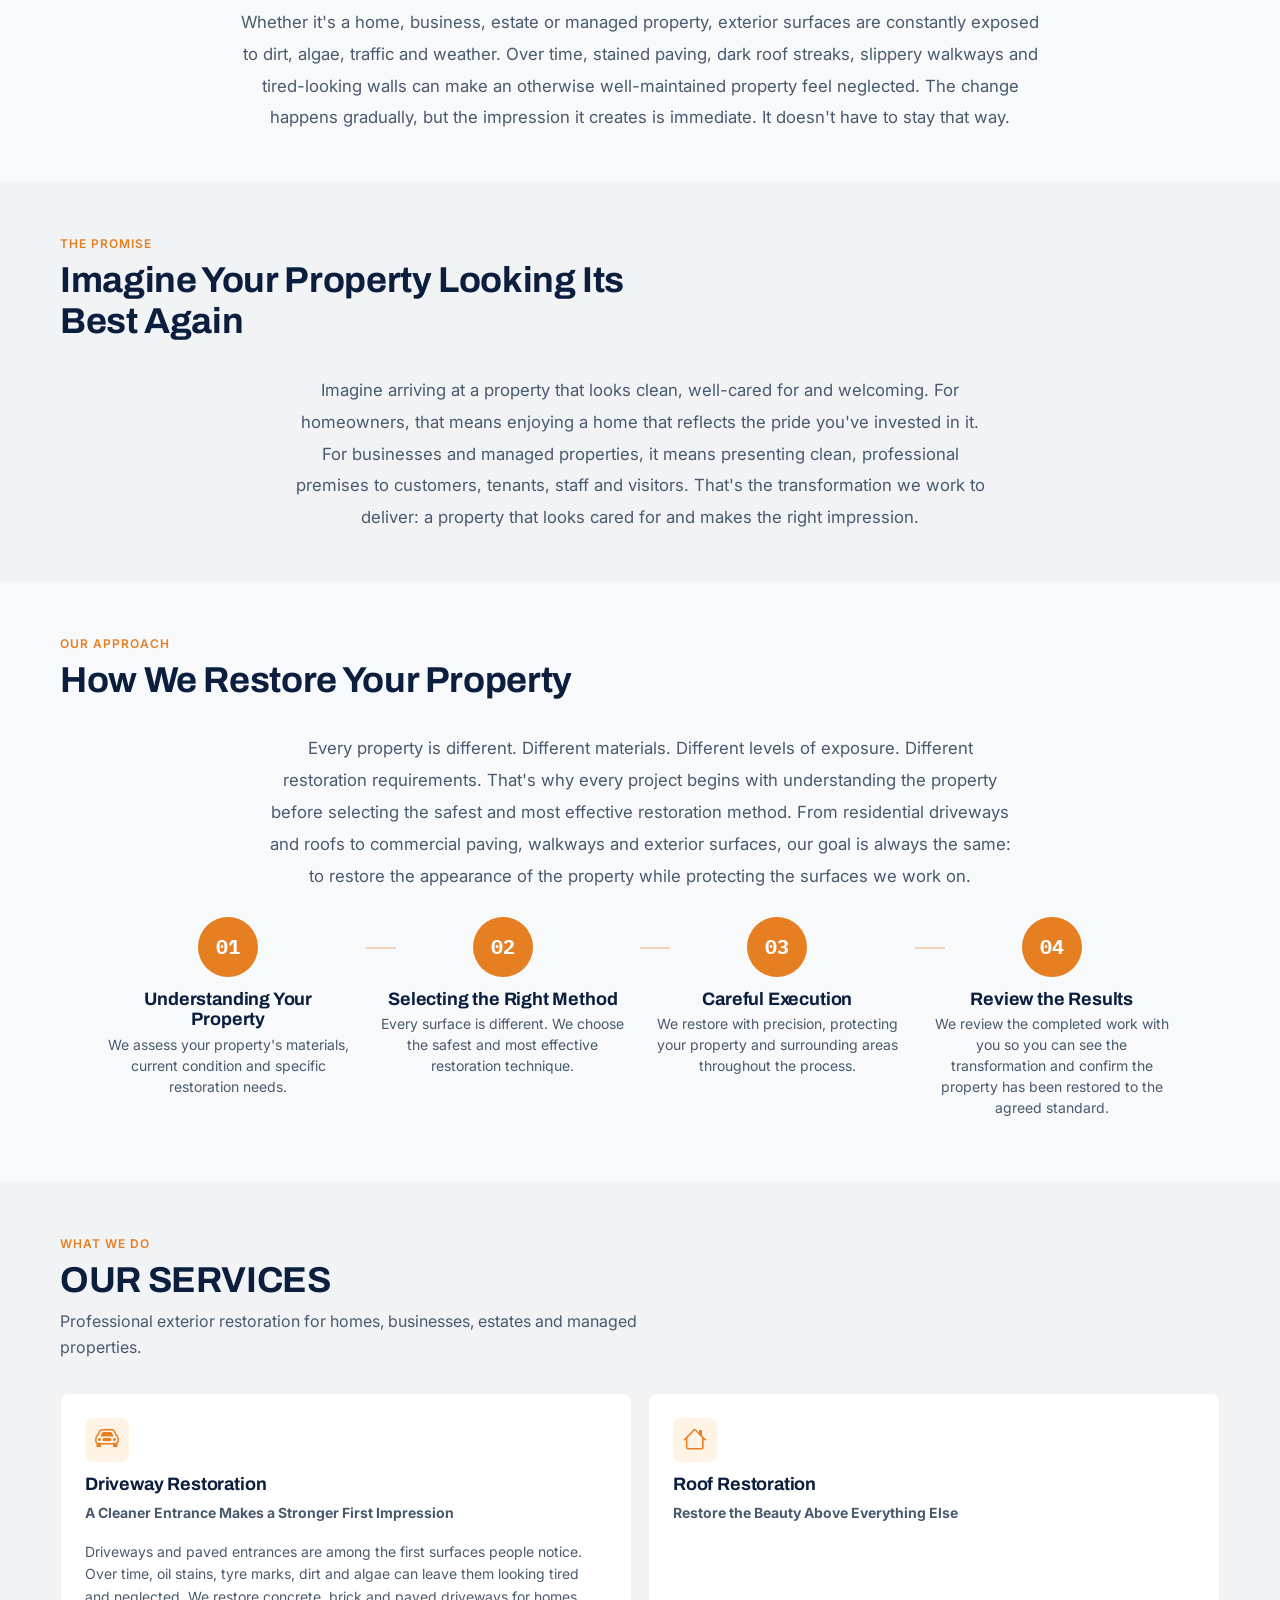
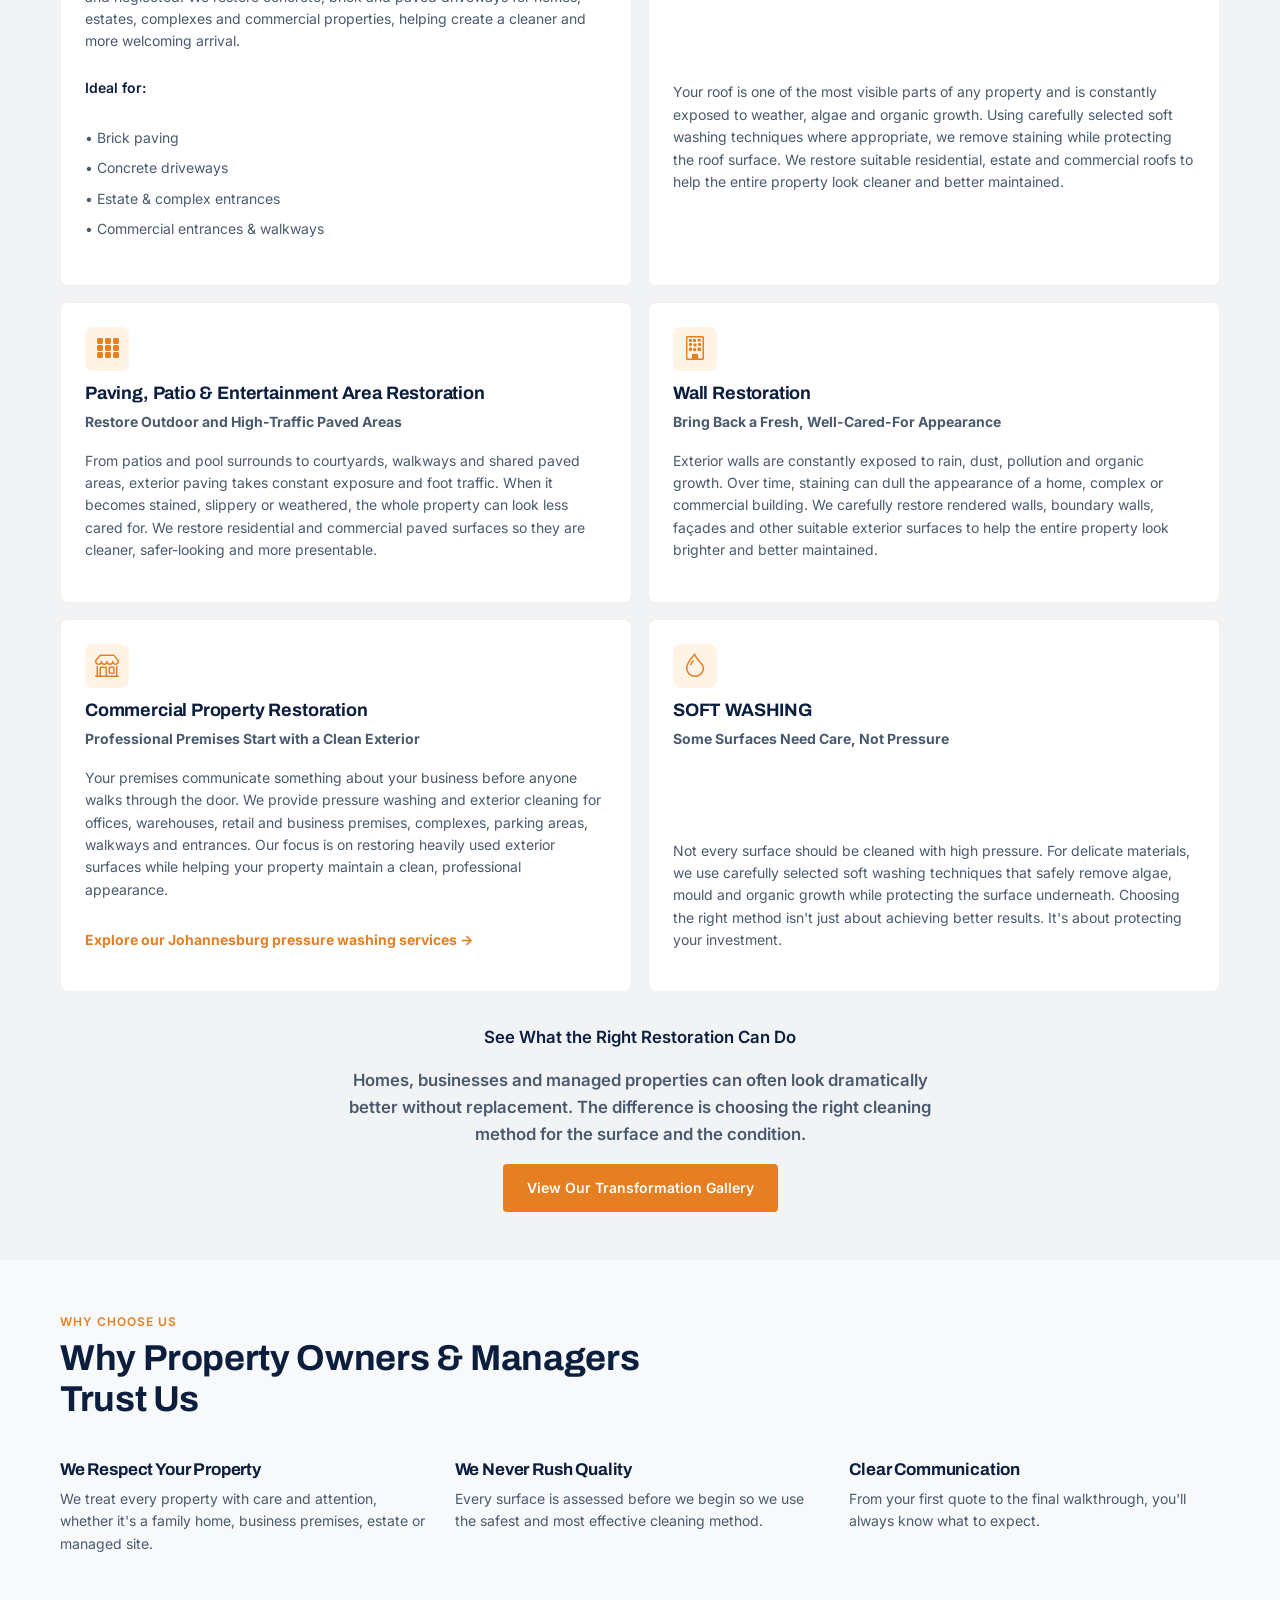
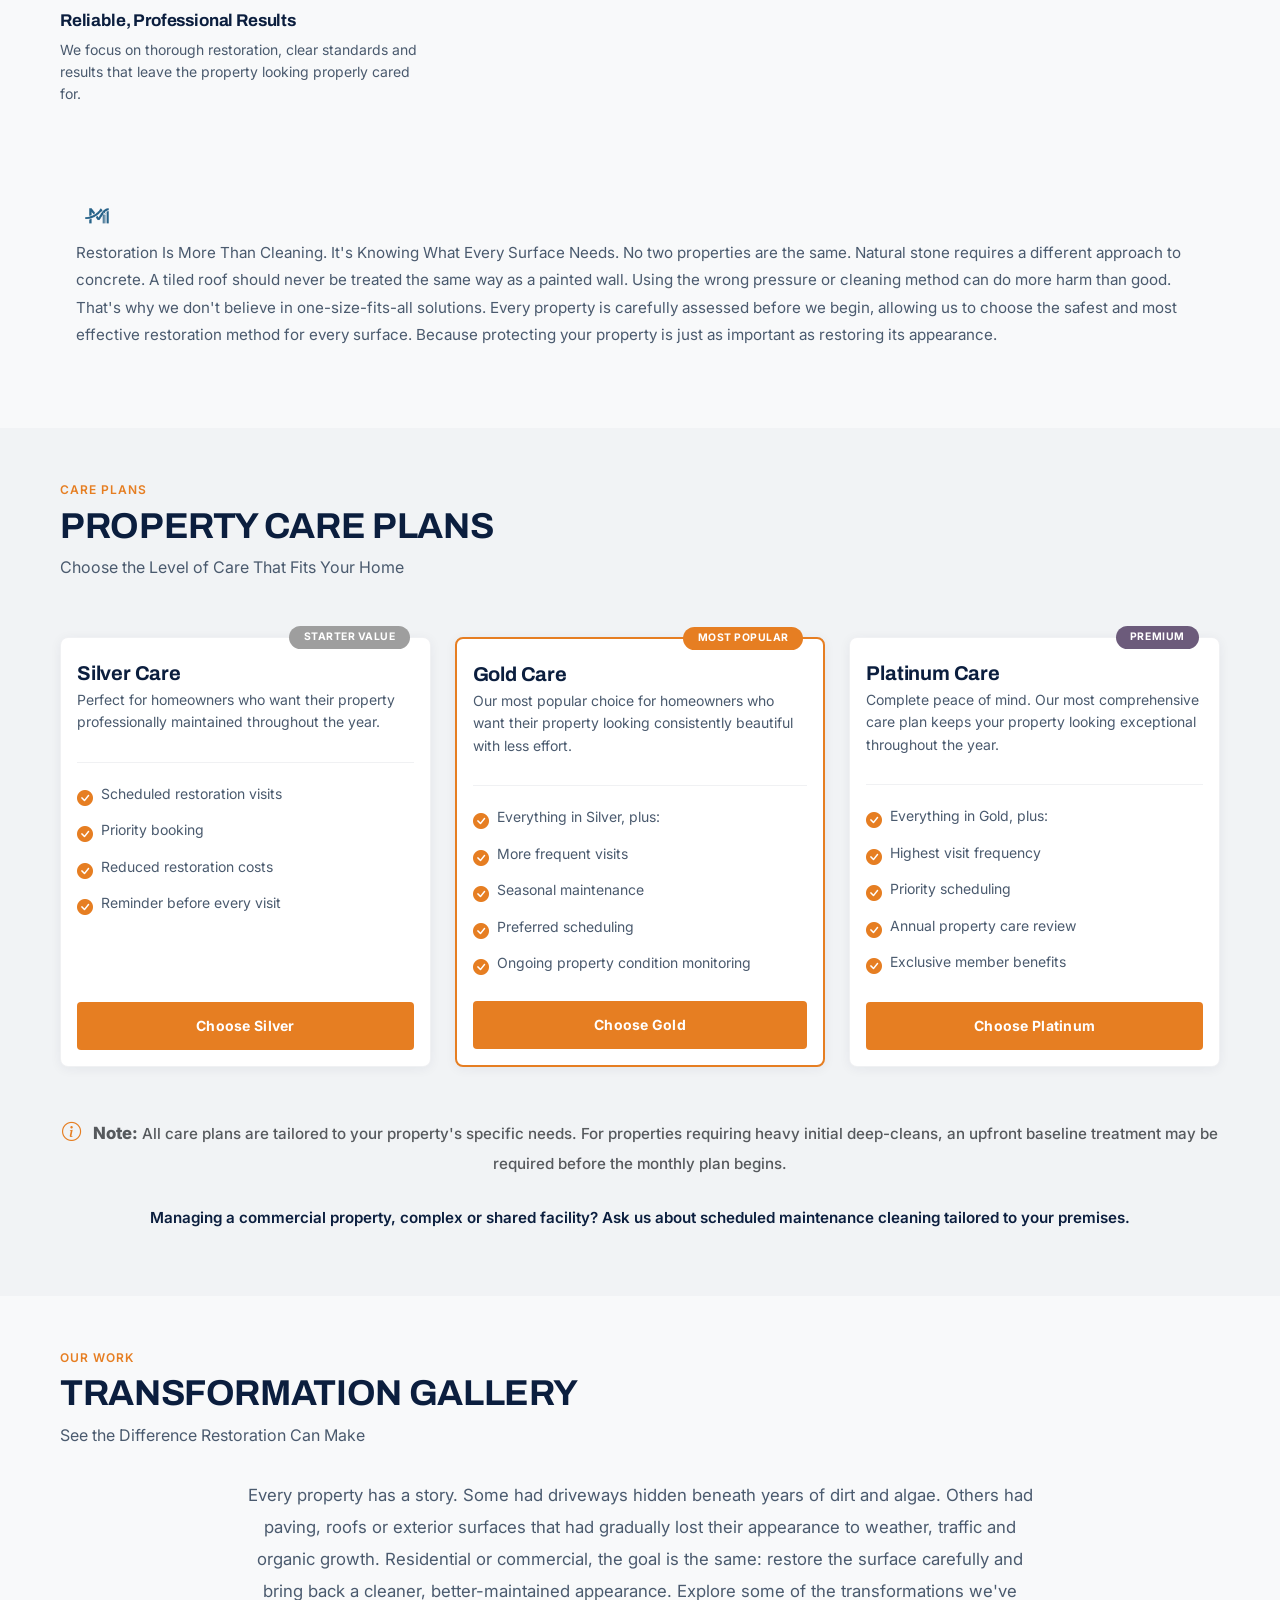
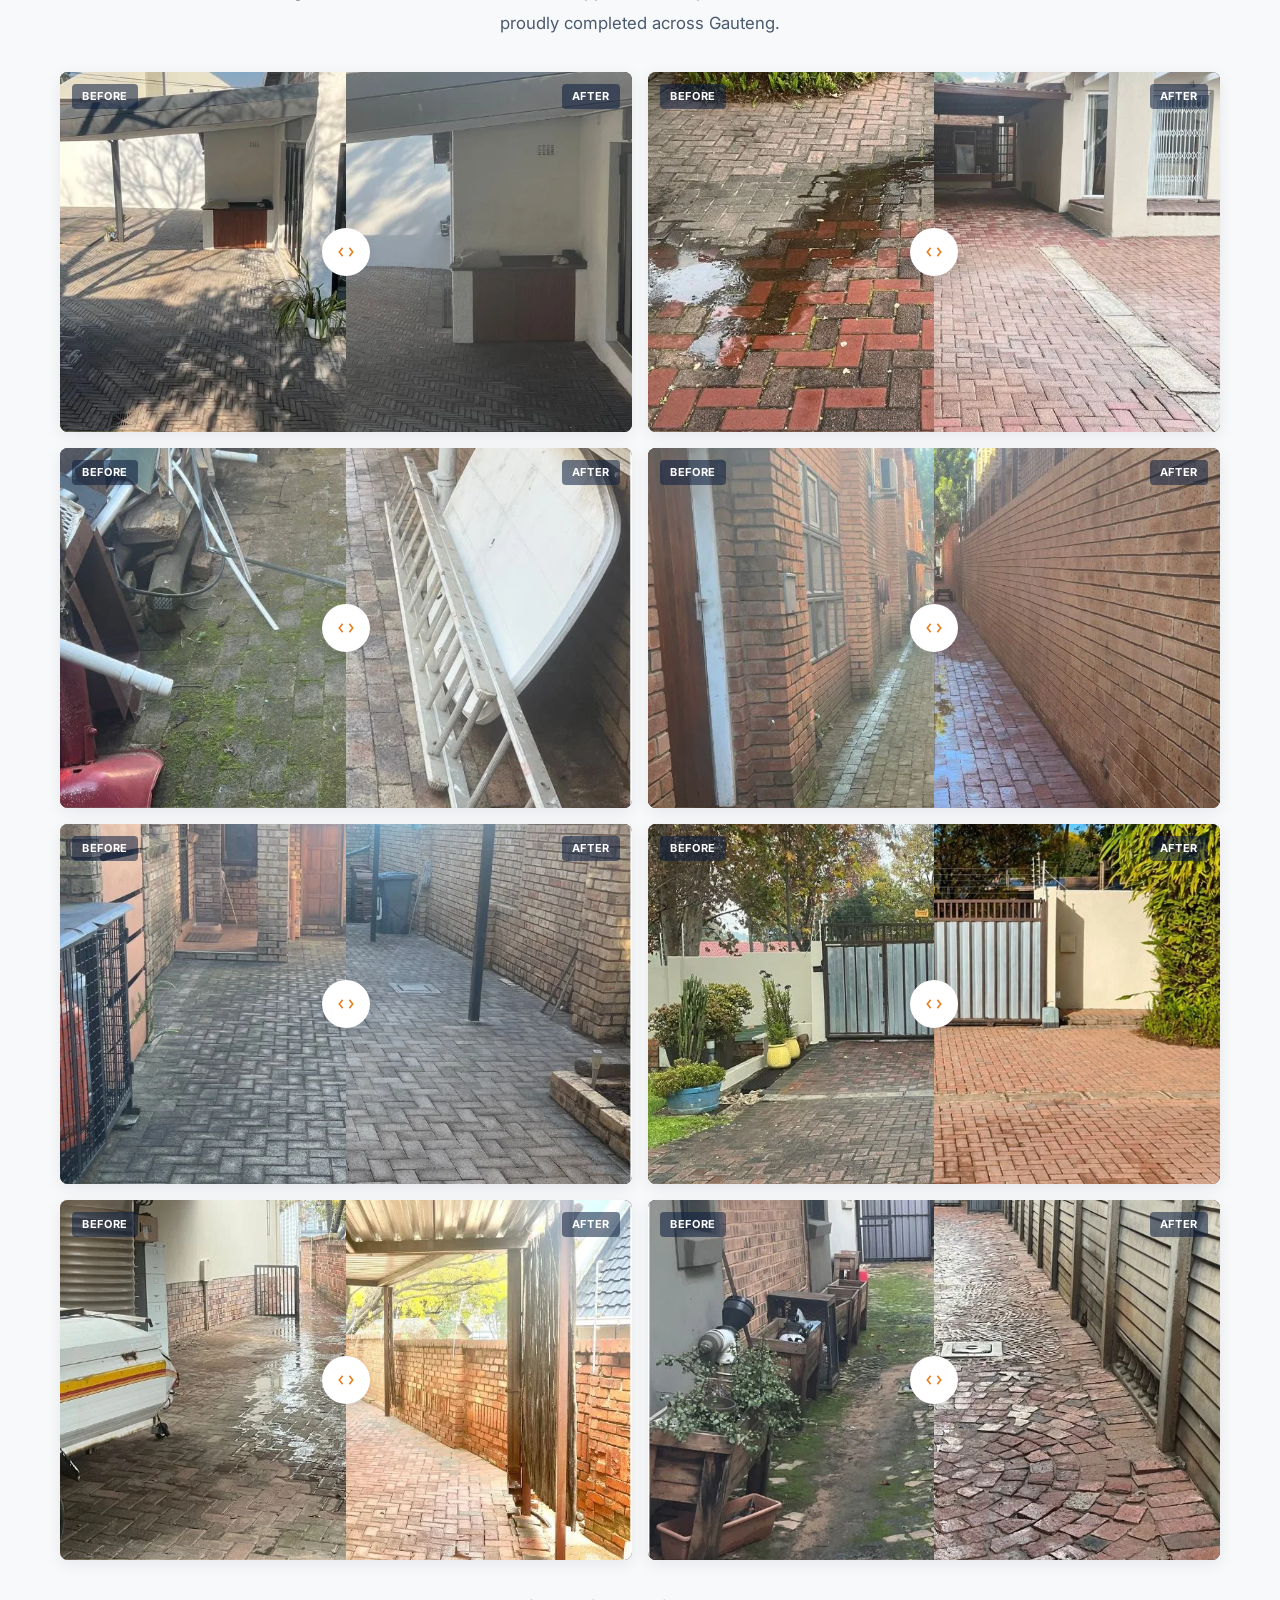
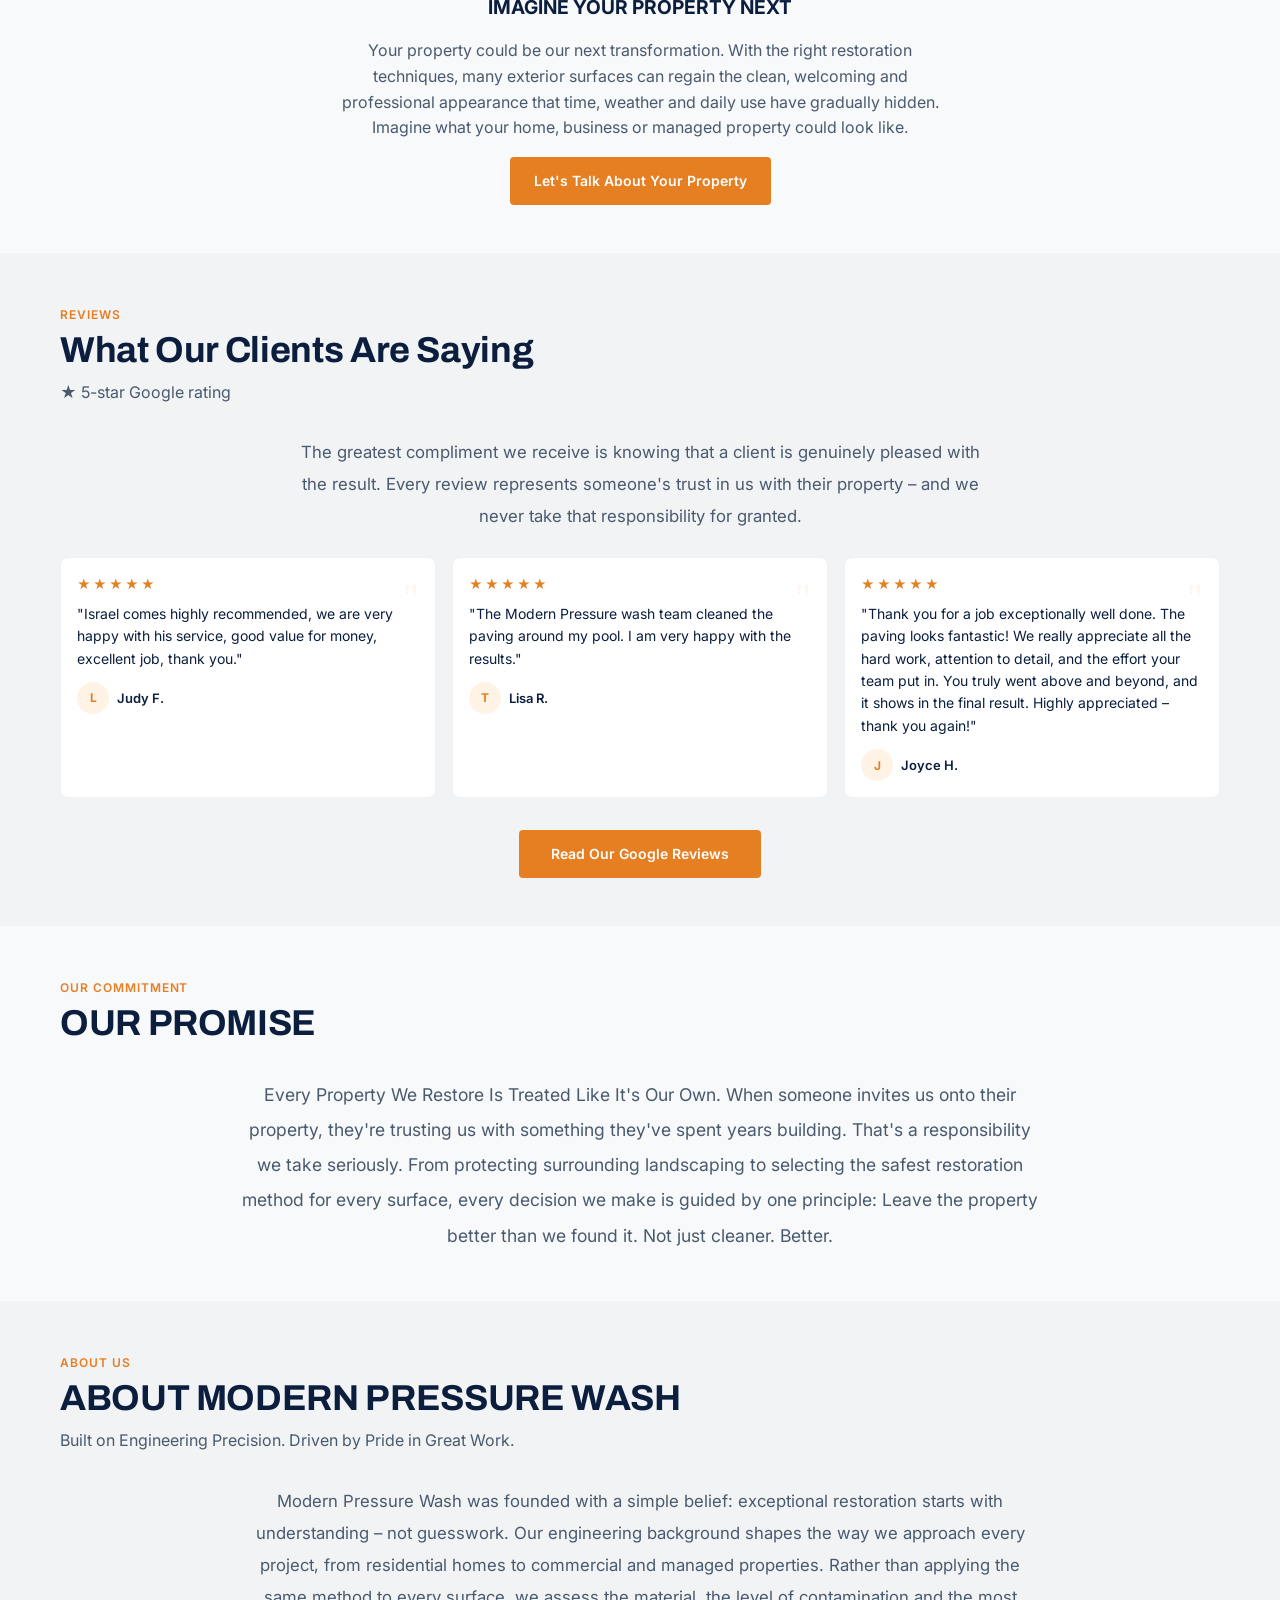
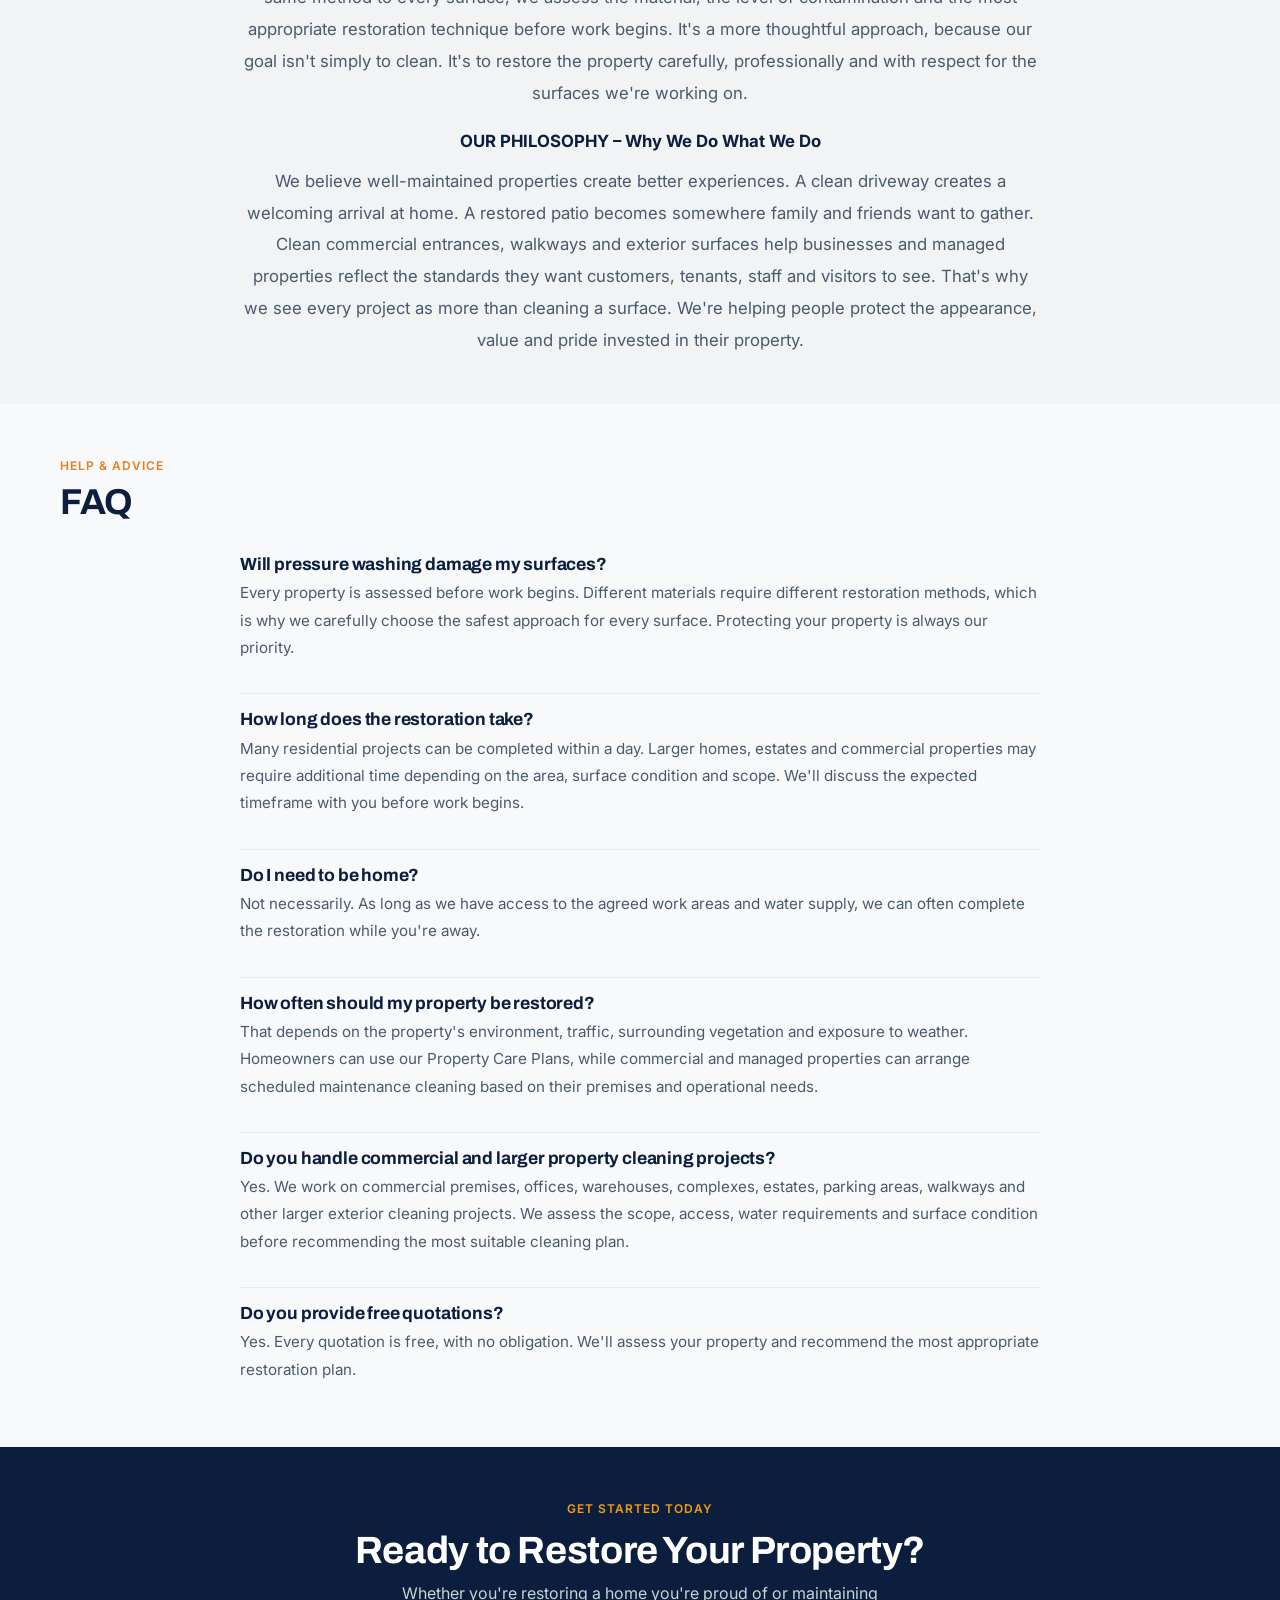
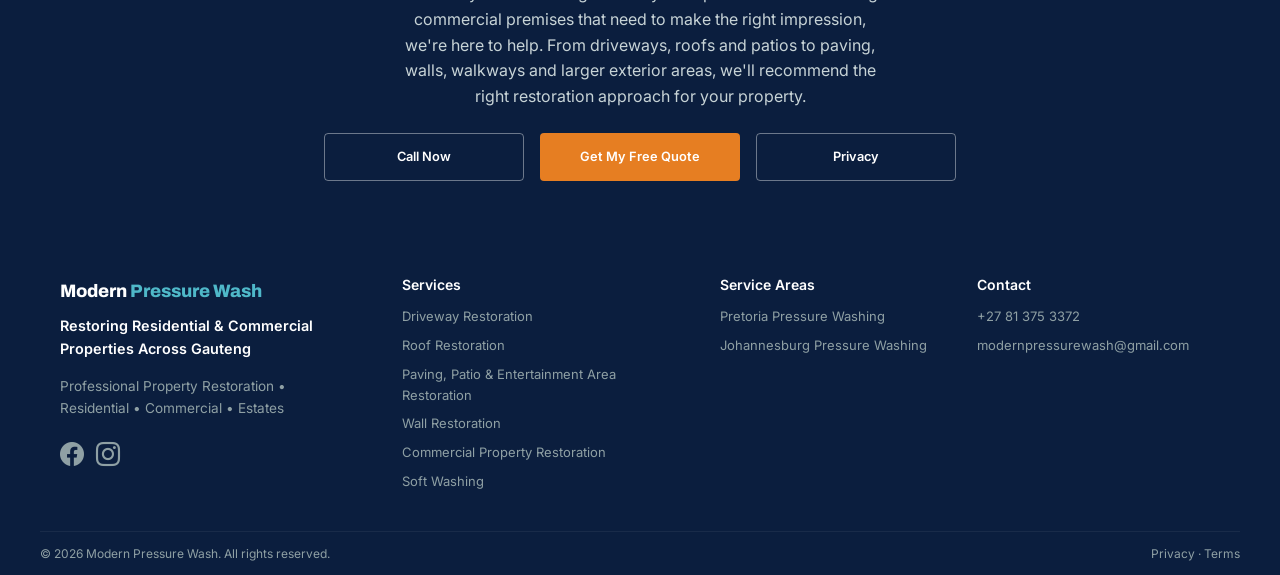
==== commit fbe18335: "Improve service areas navigation dropdown" ====
--- a/index.html
+++ b/index.html
@@ -125,6 +125,90 @@
     .site-footer .legal-bar { gap: 10px; flex-wrap: wrap; }
   }
 </style>
+
+  <style>
+    /* Main navigation: grouped service-area dropdown */
+    .nav-dropdown {
+      width: 100%;
+    }
+    .nav-dropdown summary {
+      list-style: none;
+      cursor: pointer;
+      color: var(--navy);
+      font-weight: 500;
+      font-size: 1rem;
+      padding: var(--space-2) 0;
+      border-bottom: 1px solid rgba(11,30,62,0.06);
+      display: flex;
+      align-items: center;
+      justify-content: space-between;
+      gap: 0.35rem;
+    }
+    .nav-dropdown summary::-webkit-details-marker { display: none; }
+    .nav-dropdown-arrow {
+      transition: transform var(--transition);
+      font-size: 1.05rem;
+      line-height: 1;
+      display: inline-block;
+      margin-left: 0.15rem;
+    }
+    .nav-dropdown[open] .nav-dropdown-arrow { transform: rotate(180deg); }
+    .nav-dropdown-menu {
+      display: flex;
+      flex-direction: column;
+      padding: 0.35rem 0 0.25rem 0.75rem;
+    }
+    .nav-dropdown-menu a {
+      font-size: 0.9rem;
+    }
+
+    @media (min-width: 1100px) {
+      .header-inner {
+        overflow: visible;
+      }
+      .main-nav {
+        overflow: visible;
+      }
+      .nav-dropdown {
+        position: relative;
+        width: auto;
+      }
+      .nav-dropdown summary {
+        color: rgba(255,255,255,0.8);
+        border-bottom: none;
+        padding: var(--space-1) 0;
+        font-size: 0.875rem;
+        white-space: nowrap;
+      }
+      .nav-dropdown summary:hover { color: var(--amber); }
+      .nav-dropdown-menu {
+        position: absolute;
+        top: calc(100% + 0.55rem);
+        left: 50%;
+        transform: translateX(-50%);
+        min-width: 190px;
+        padding: 0.5rem;
+        background: var(--white);
+        border: 1px solid rgba(11,30,62,0.08);
+        border-radius: var(--radius-card);
+        box-shadow: var(--shadow-lift);
+        z-index: 999;
+      }
+      .nav-dropdown:not([open]) .nav-dropdown-menu { display: none; }
+      .main-nav .nav-dropdown-menu a {
+        color: var(--navy);
+        padding: 0.65rem 0.75rem;
+        border-radius: 4px;
+        font-size: 0.875rem;
+        white-space: nowrap;
+      }
+      .main-nav .nav-dropdown-menu a:hover {
+        color: var(--amber);
+        background: var(--amber-tint);
+      }
+    }
+  </style>
+
 </head>
 <body>
 
@@ -151,8 +235,15 @@
         </button>
 
         <a href="#services">Services</a>
-        <a href="/pressure-washing-pretoria/">Pretoria</a>
-        <a href="/pressure-washing-johannesburg/">Johannesburg</a>
+
+        <details class="nav-dropdown">
+          <summary>Service Areas <span class="nav-dropdown-arrow" aria-hidden="true">▾</span></summary>
+          <div class="nav-dropdown-menu">
+            <a href="/pressure-washing-pretoria/">Pretoria</a>
+            <a href="/pressure-washing-johannesburg/">Johannesburg</a>
+          </div>
+        </details>
+
         <a href="#care-plans">Care Plans</a>
         <a href="#gallery">Gallery</a>
         <a href="#about">About</a>
@@ -378,12 +469,7 @@
             <h3>Commercial Property Restoration</h3>
             <p><strong>Professional Premises Start with a Clean Exterior</strong></p>
             <p>Your premises communicate something about your business before anyone walks through the door. We provide pressure washing and exterior cleaning for offices, warehouses, retail and business premises, complexes, parking areas, walkways and entrances. Our focus is on restoring heavily used exterior surfaces while helping your property maintain a clean, professional appearance.</p>
-            <p style="margin-top: var(--space-3);">
-              <a href="/pressure-washing-johannesburg/"
-                  style="font-weight: 700; color: var(--amber); text-decoration: none;">
-                Explore our Johannesburg pressure washing services →
-              </a>
-            </p>
+            <p style="margin-top: var(--space-3);"><a href="/pressure-washing-johannesburg/" style="font-weight: 700; color: var(--amber); text-decoration: none;">Explore our Johannesburg pressure washing services →</a></p>
           </div>
 
           <div class="service-card" data-aos="fade-up" data-aos-duration="600" data-aos-delay="500">
@@ -881,5 +967,27 @@
   <!-- Your custom JS -->
   <script src="main.js"></script>
 
+  <!-- Service Areas dropdown: close on outside click or Escape -->
+  <script>
+    document.addEventListener('DOMContentLoaded', function () {
+      const serviceAreasDropdown = document.querySelector('.nav-dropdown');
+      if (!serviceAreasDropdown) return;
+
+      document.addEventListener('click', function (event) {
+        if (serviceAreasDropdown.open && !serviceAreasDropdown.contains(event.target)) {
+          serviceAreasDropdown.removeAttribute('open');
+        }
+      });
+
+      document.addEventListener('keydown', function (event) {
+        if (event.key === 'Escape' && serviceAreasDropdown.open) {
+          serviceAreasDropdown.removeAttribute('open');
+          const summary = serviceAreasDropdown.querySelector('summary');
+          if (summary) summary.focus();
+        }
+      });
+    });
+  </script>
+
 </body>
 </html>
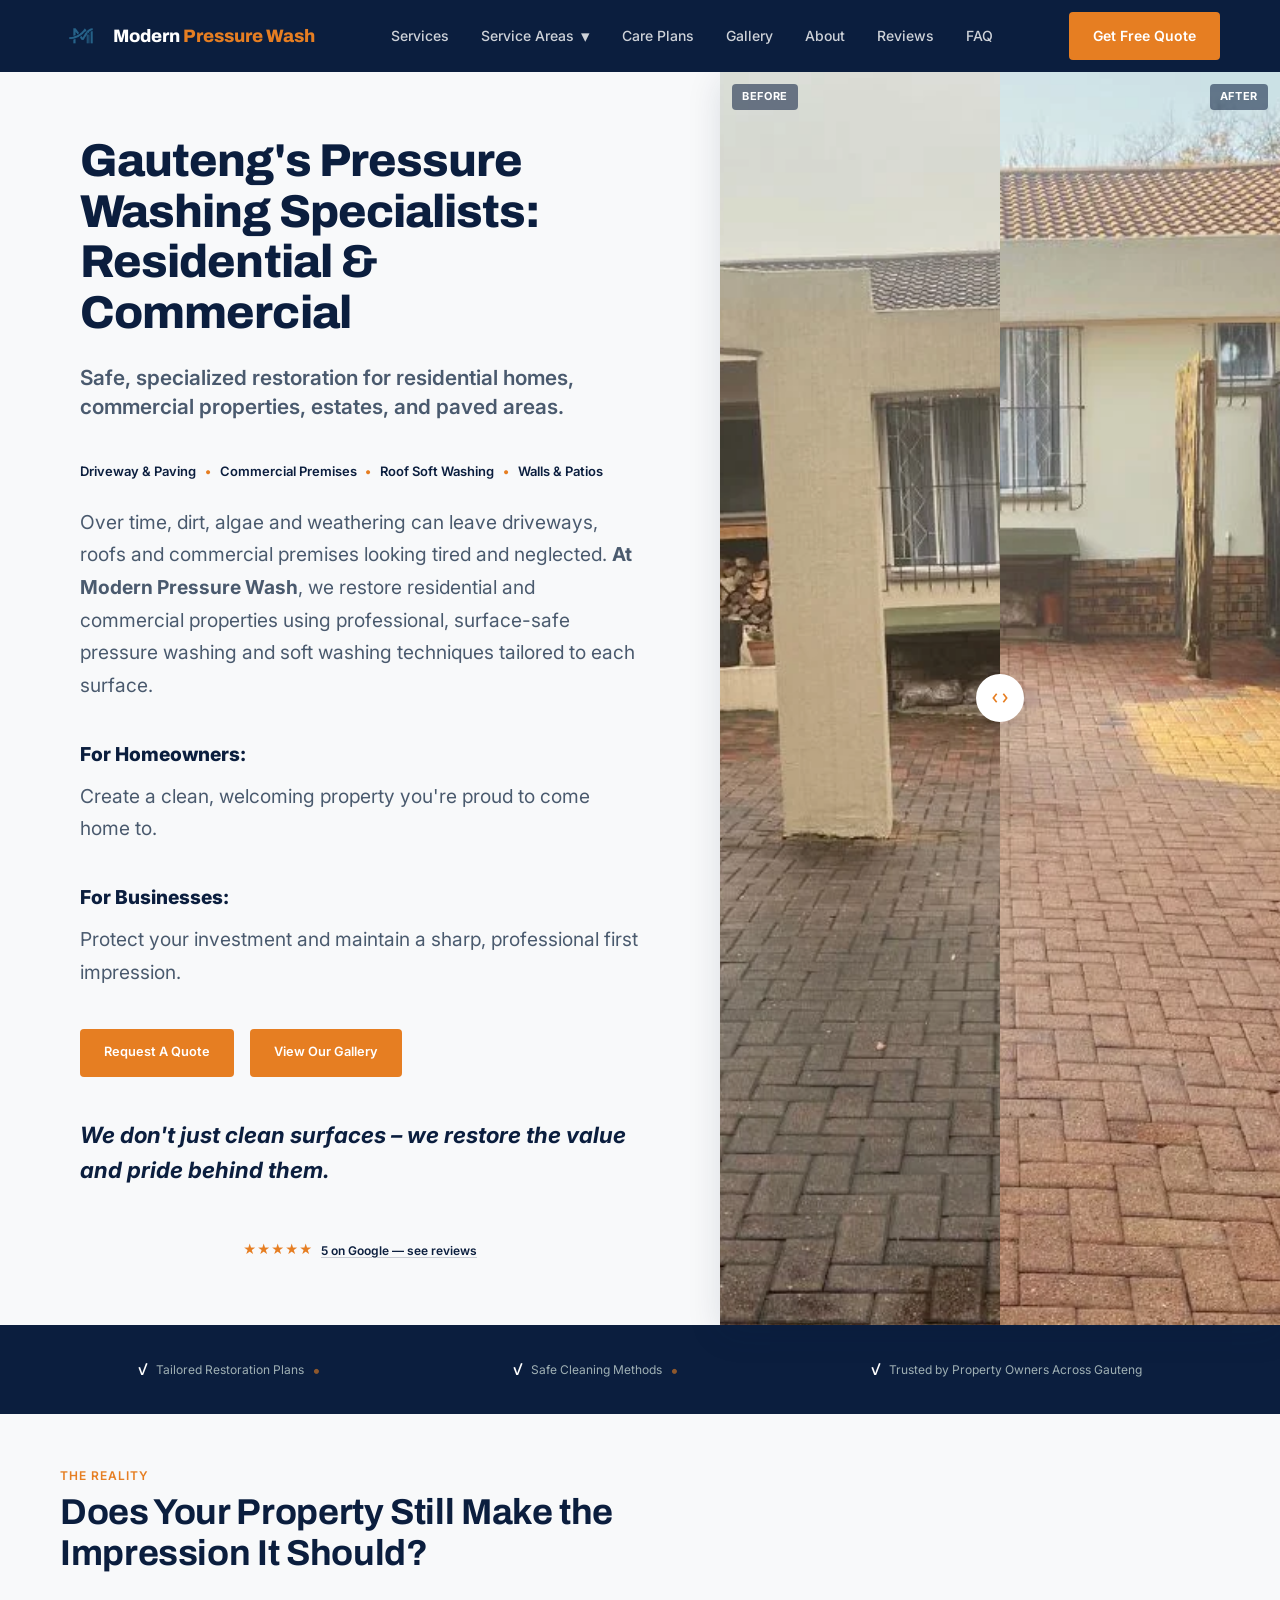
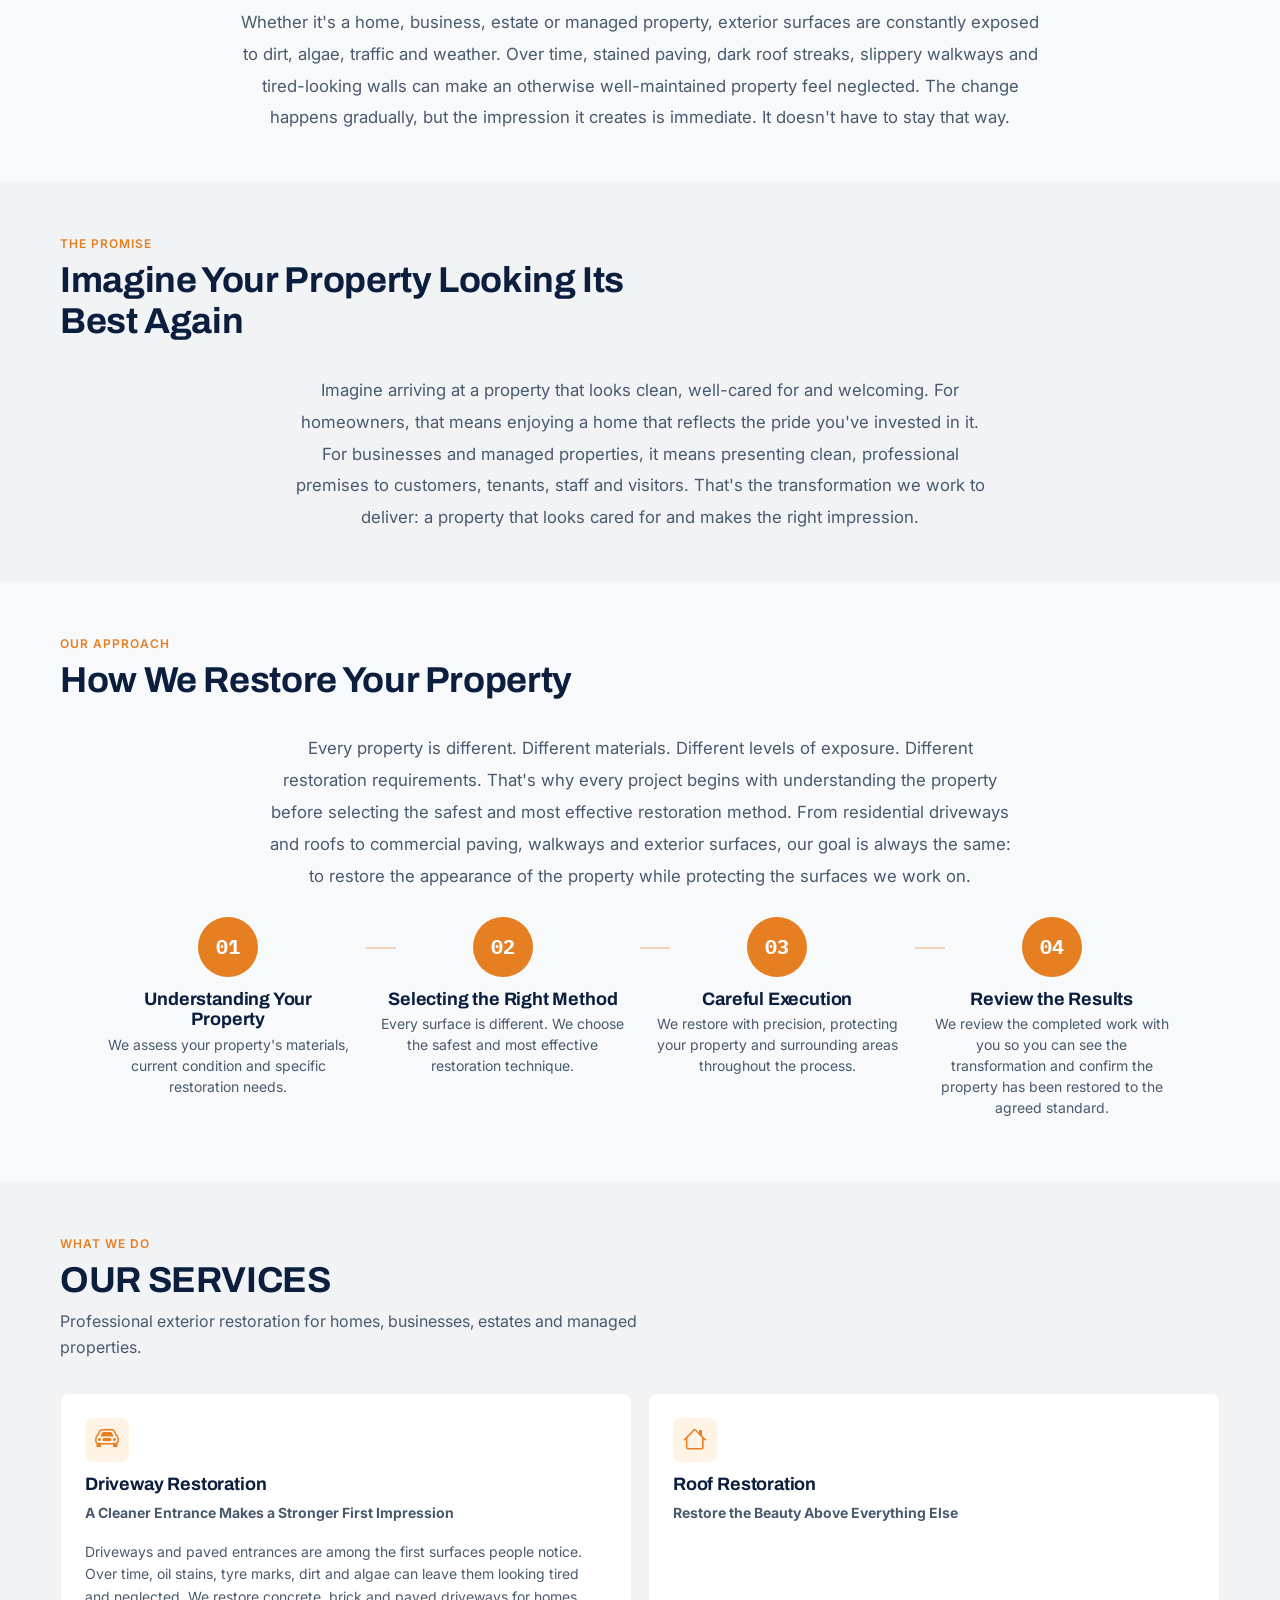
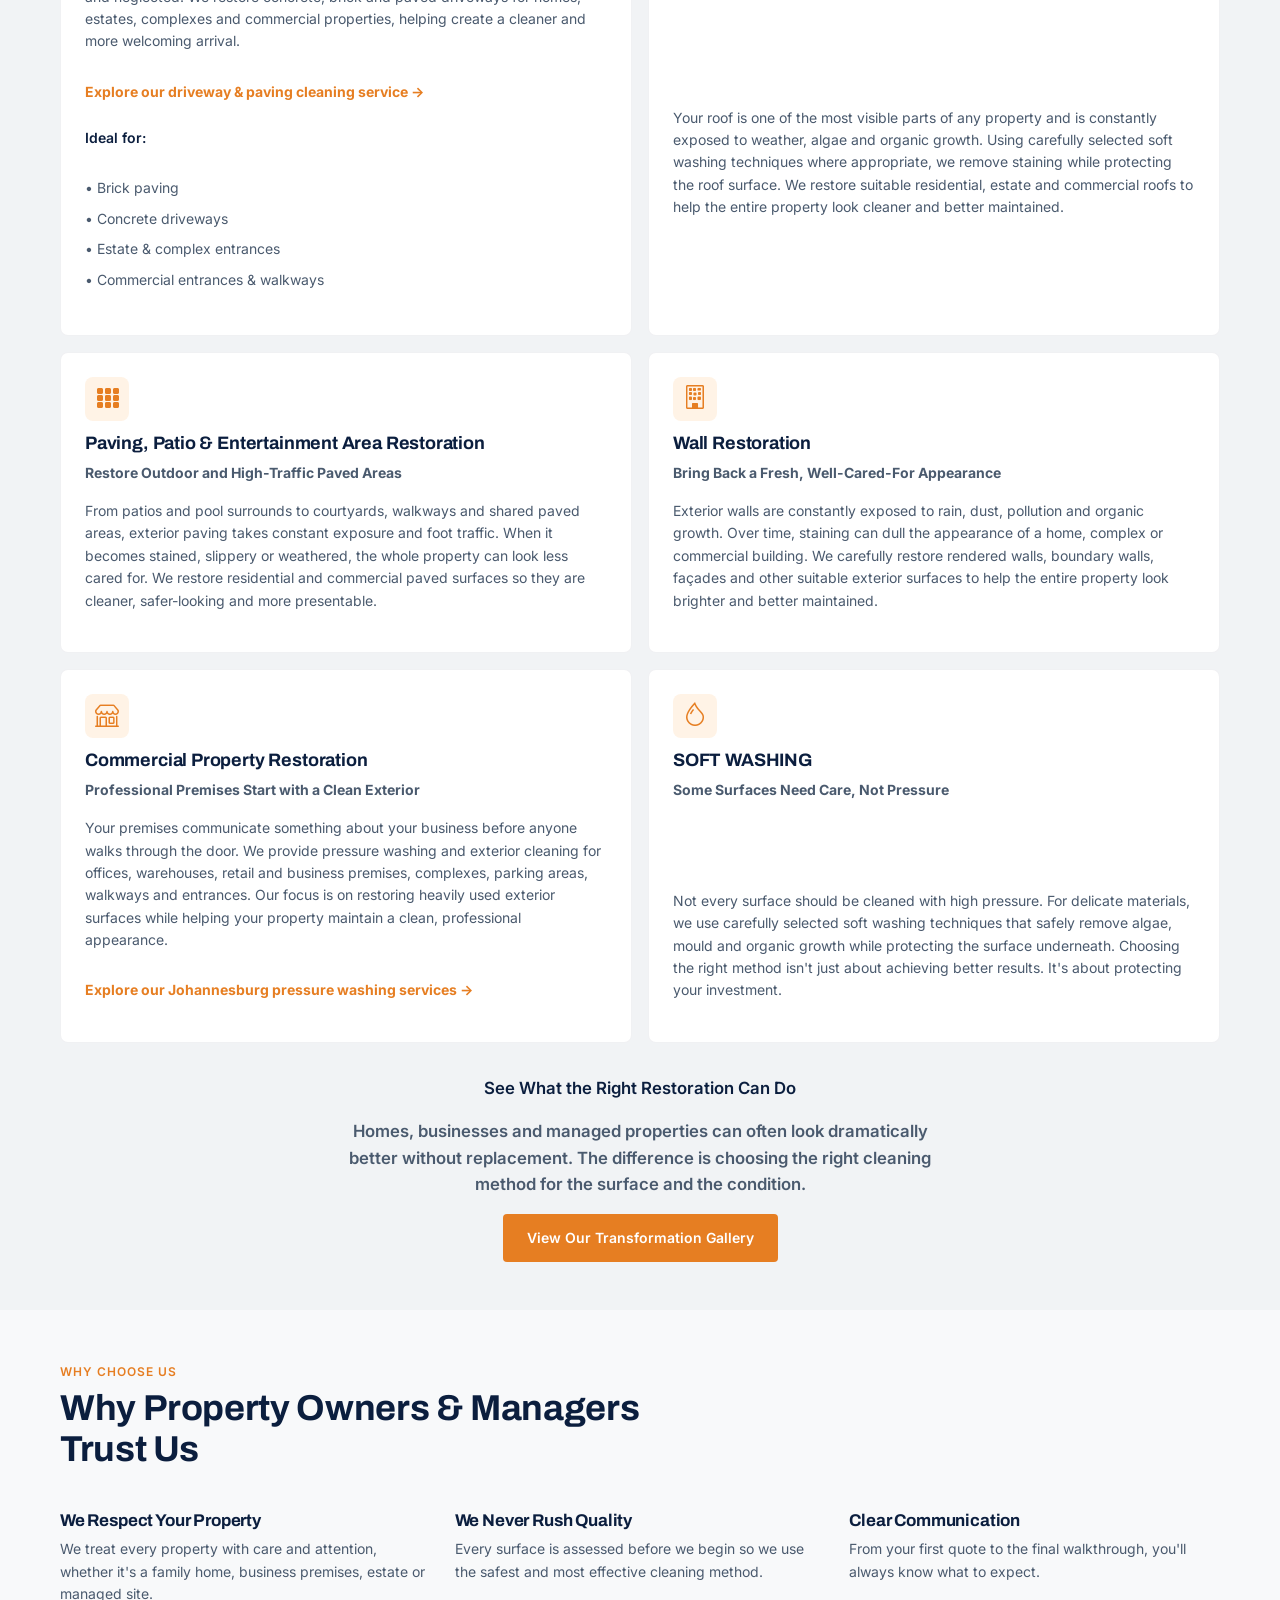
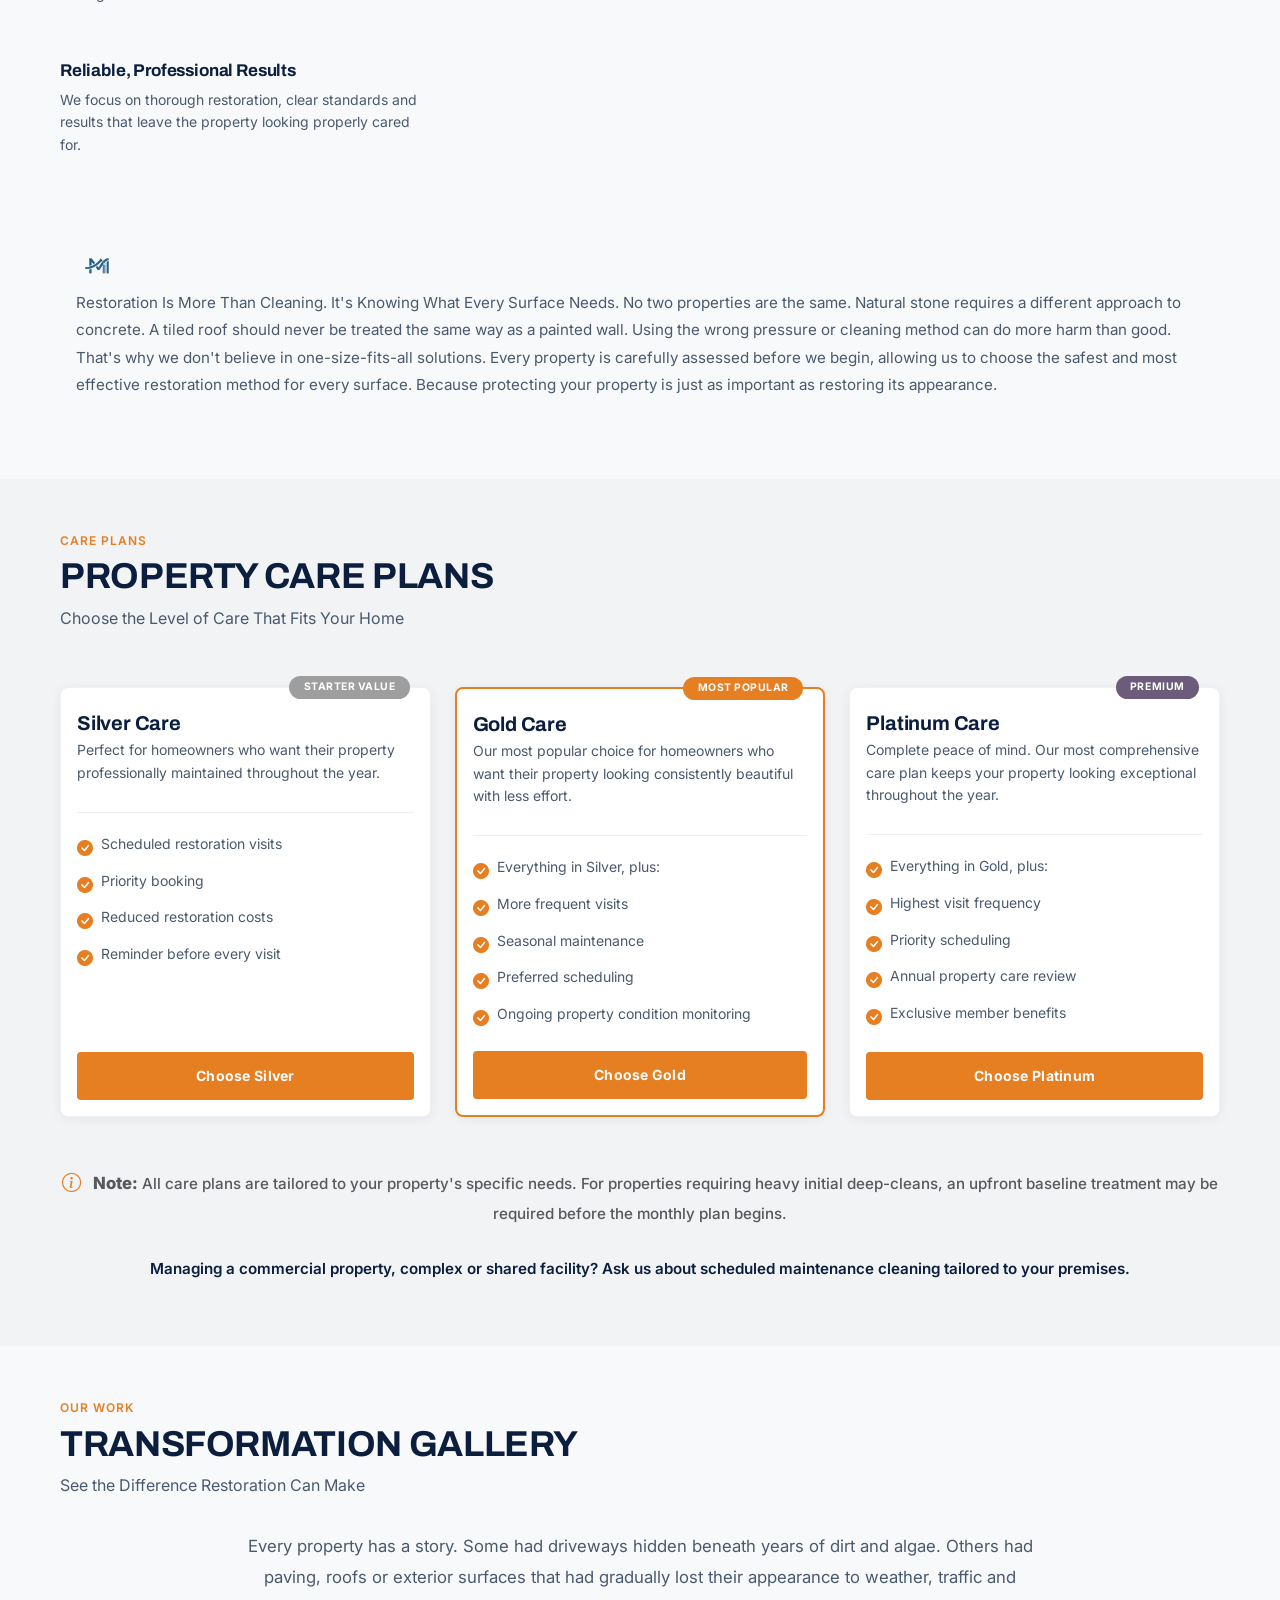
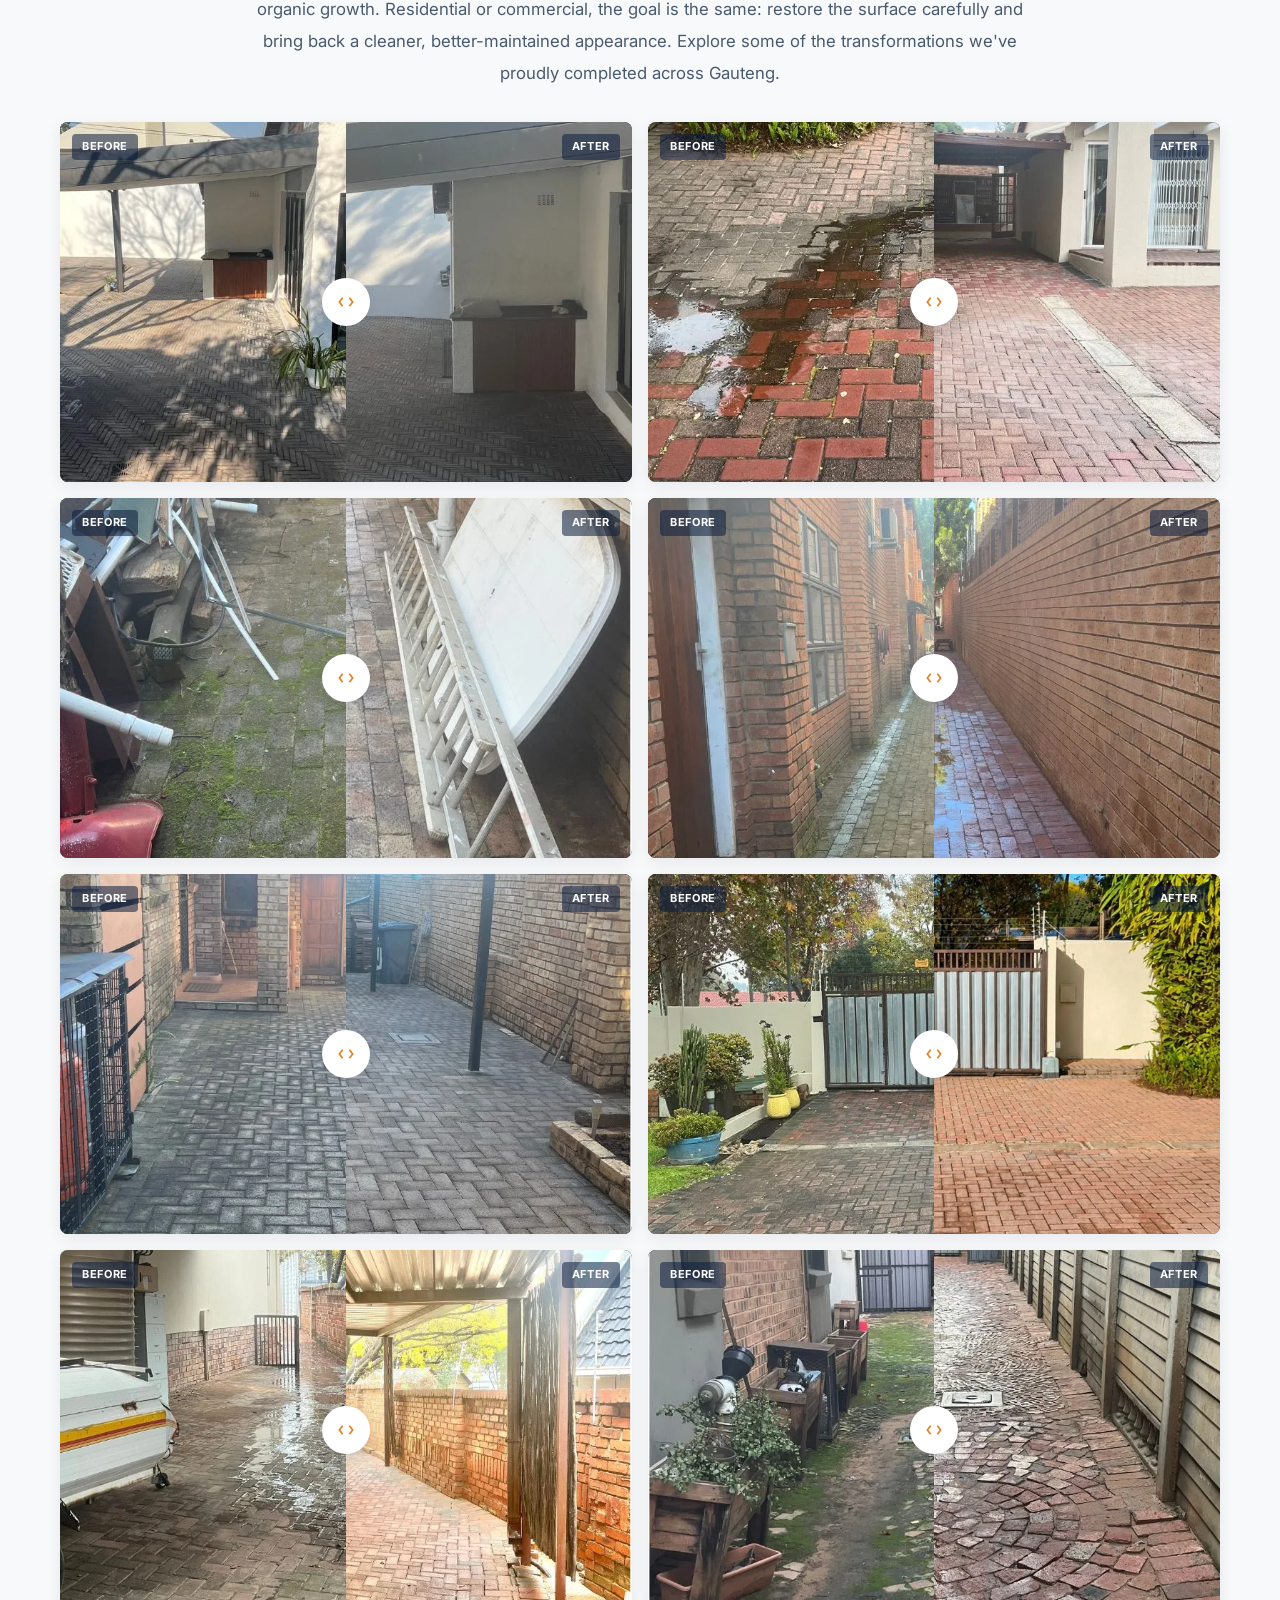
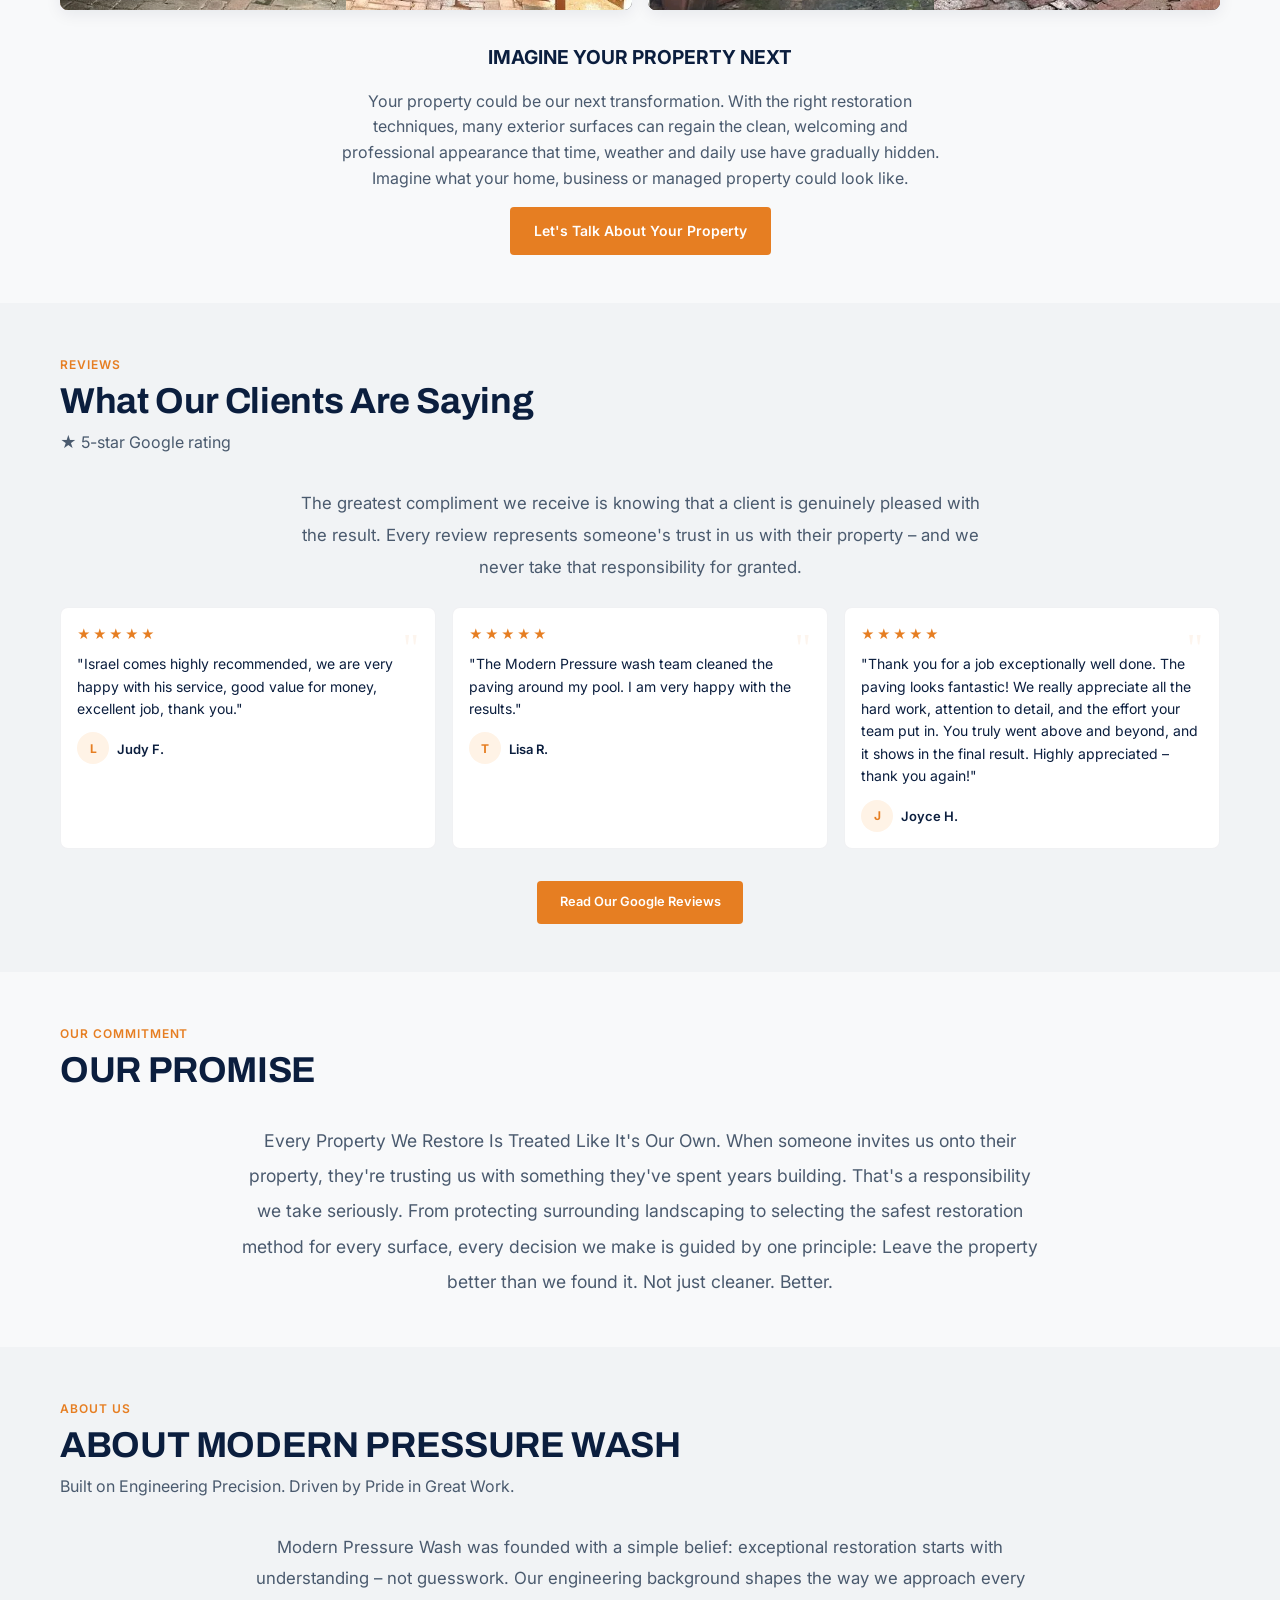
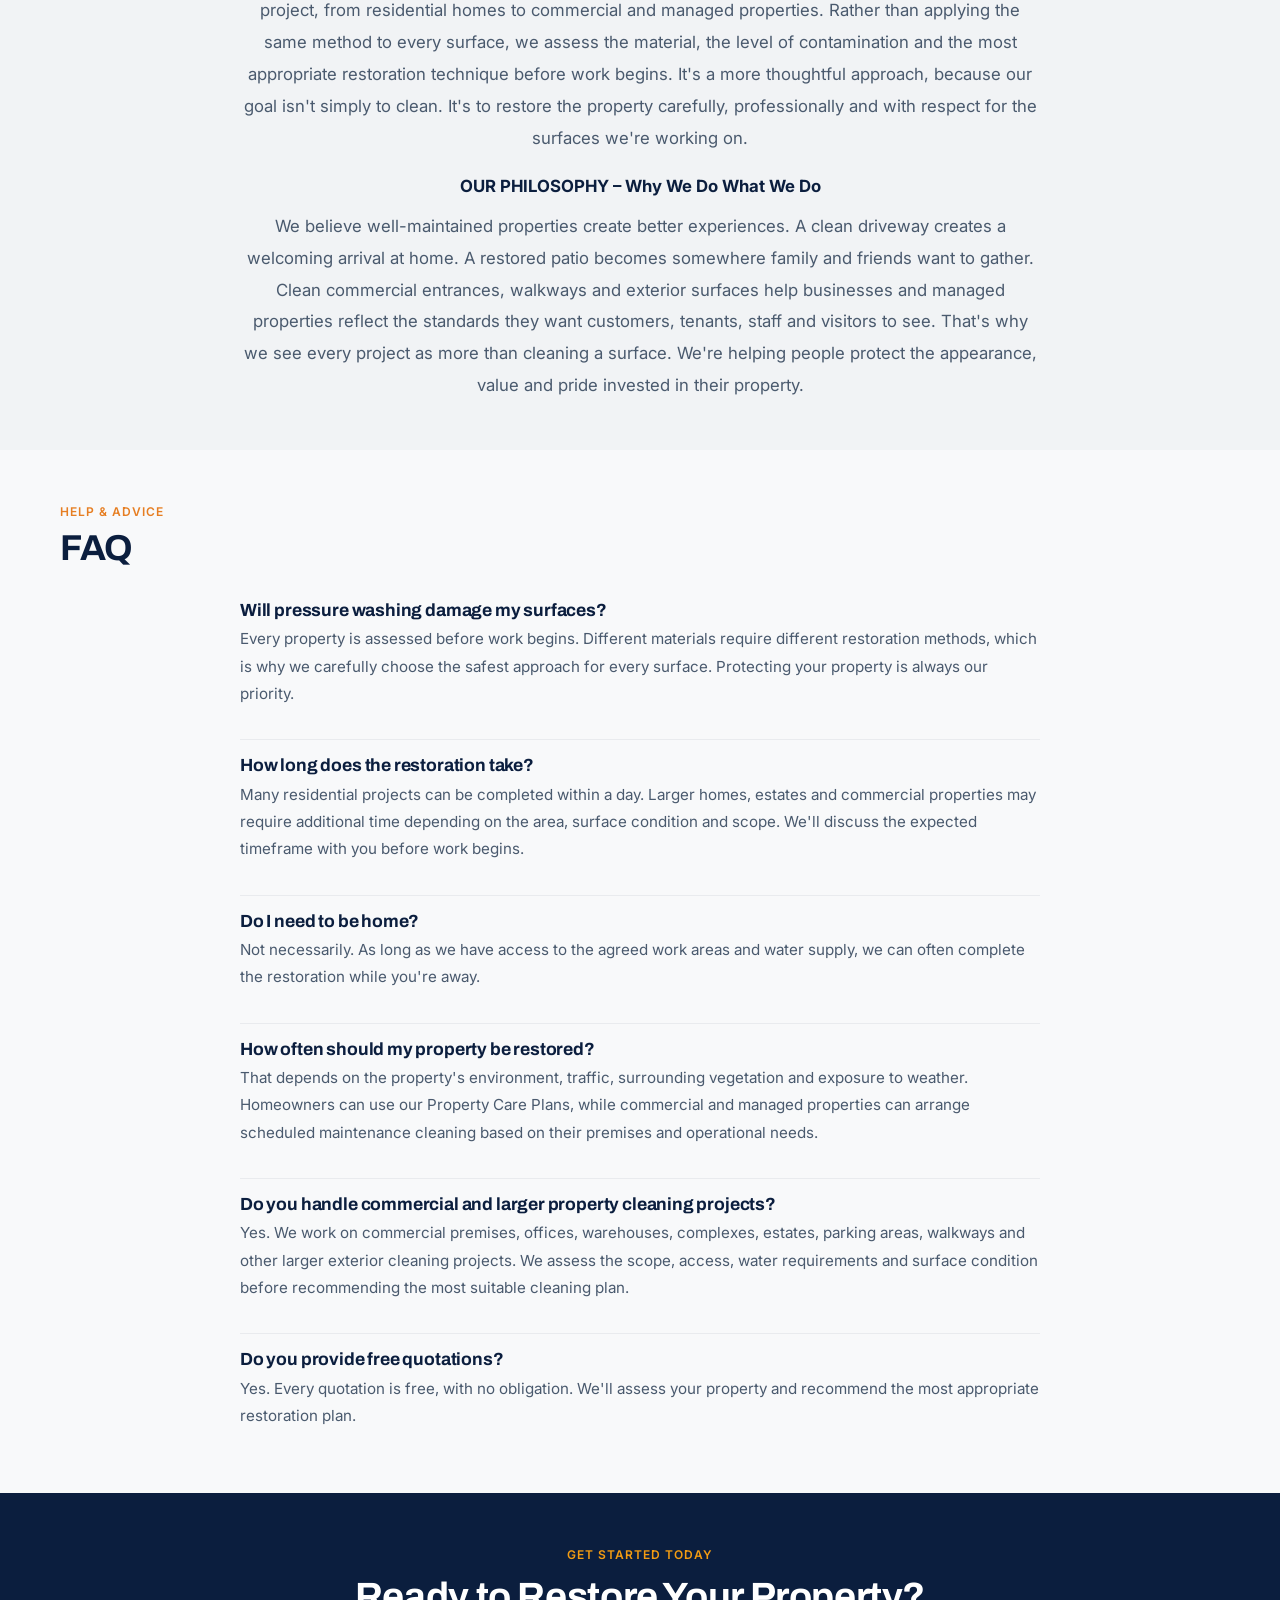
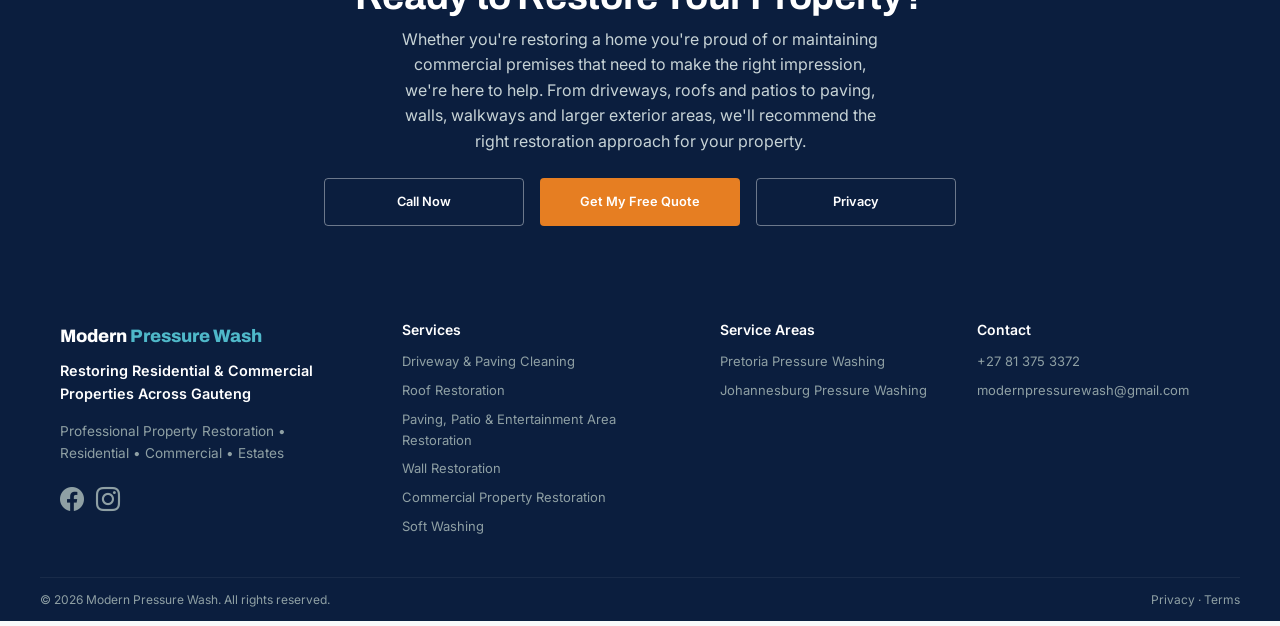
==== commit 1c56571a: "Add driveway and paving internal links" ====
--- a/index.html
+++ b/index.html
@@ -434,6 +434,7 @@
             <h3>Driveway Restoration</h3>
             <p><strong>A Cleaner Entrance Makes a Stronger First Impression</strong></p>
             <p>Driveways and paved entrances are among the first surfaces people notice. Over time, oil stains, tyre marks, dirt and algae can leave them looking tired and neglected. We restore concrete, brick and paved driveways for homes, estates, complexes and commercial properties, helping create a cleaner and more welcoming arrival.</p>
+            <p style="margin-top: var(--space-3);"><a href="/driveway-paving-cleaning/" style="font-weight: 700; color: var(--amber); text-decoration: none;">Explore our driveway &amp; paving cleaning service →</a></p>
             <p style="font-weight: 600; margin-top: var(--space-2); color: var(--navy);">Ideal for:</p>
             <ul style="list-style: none; padding-left: 0; font-size: 0.875rem; color: var(--slate-grey);">
               <li>• Brick paving</li>
@@ -912,7 +913,7 @@
       </div>
       <div class="footer-col" data-aos="fade-up" data-aos-duration="600" data-aos-delay="100">
         <h4>Services</h4>
-        <a href="#services">Driveway Restoration</a>
+        <a href="/driveway-paving-cleaning/">Driveway &amp; Paving Cleaning</a>
         <a href="#services">Roof Restoration</a>
         <a href="#services">Paving, Patio &amp; Entertainment Area Restoration</a>
         <a href="#services">Wall Restoration</a>
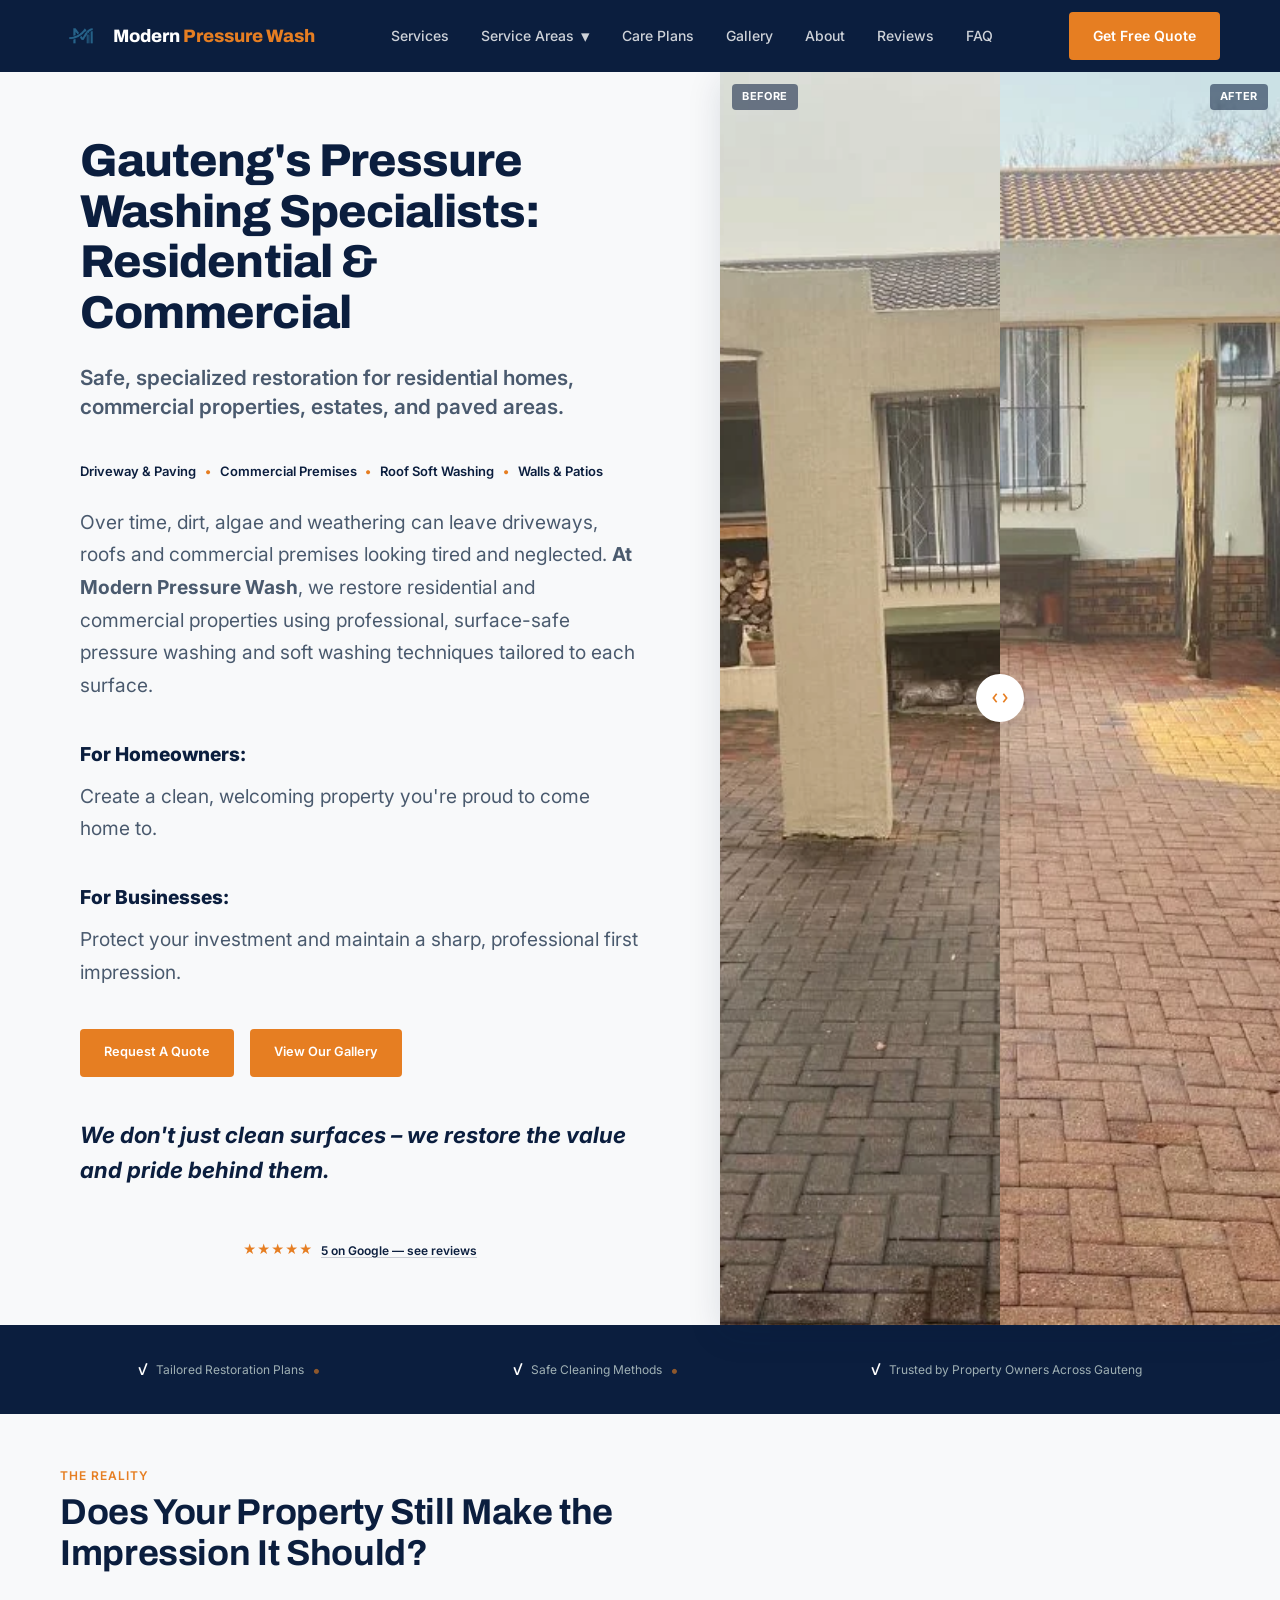
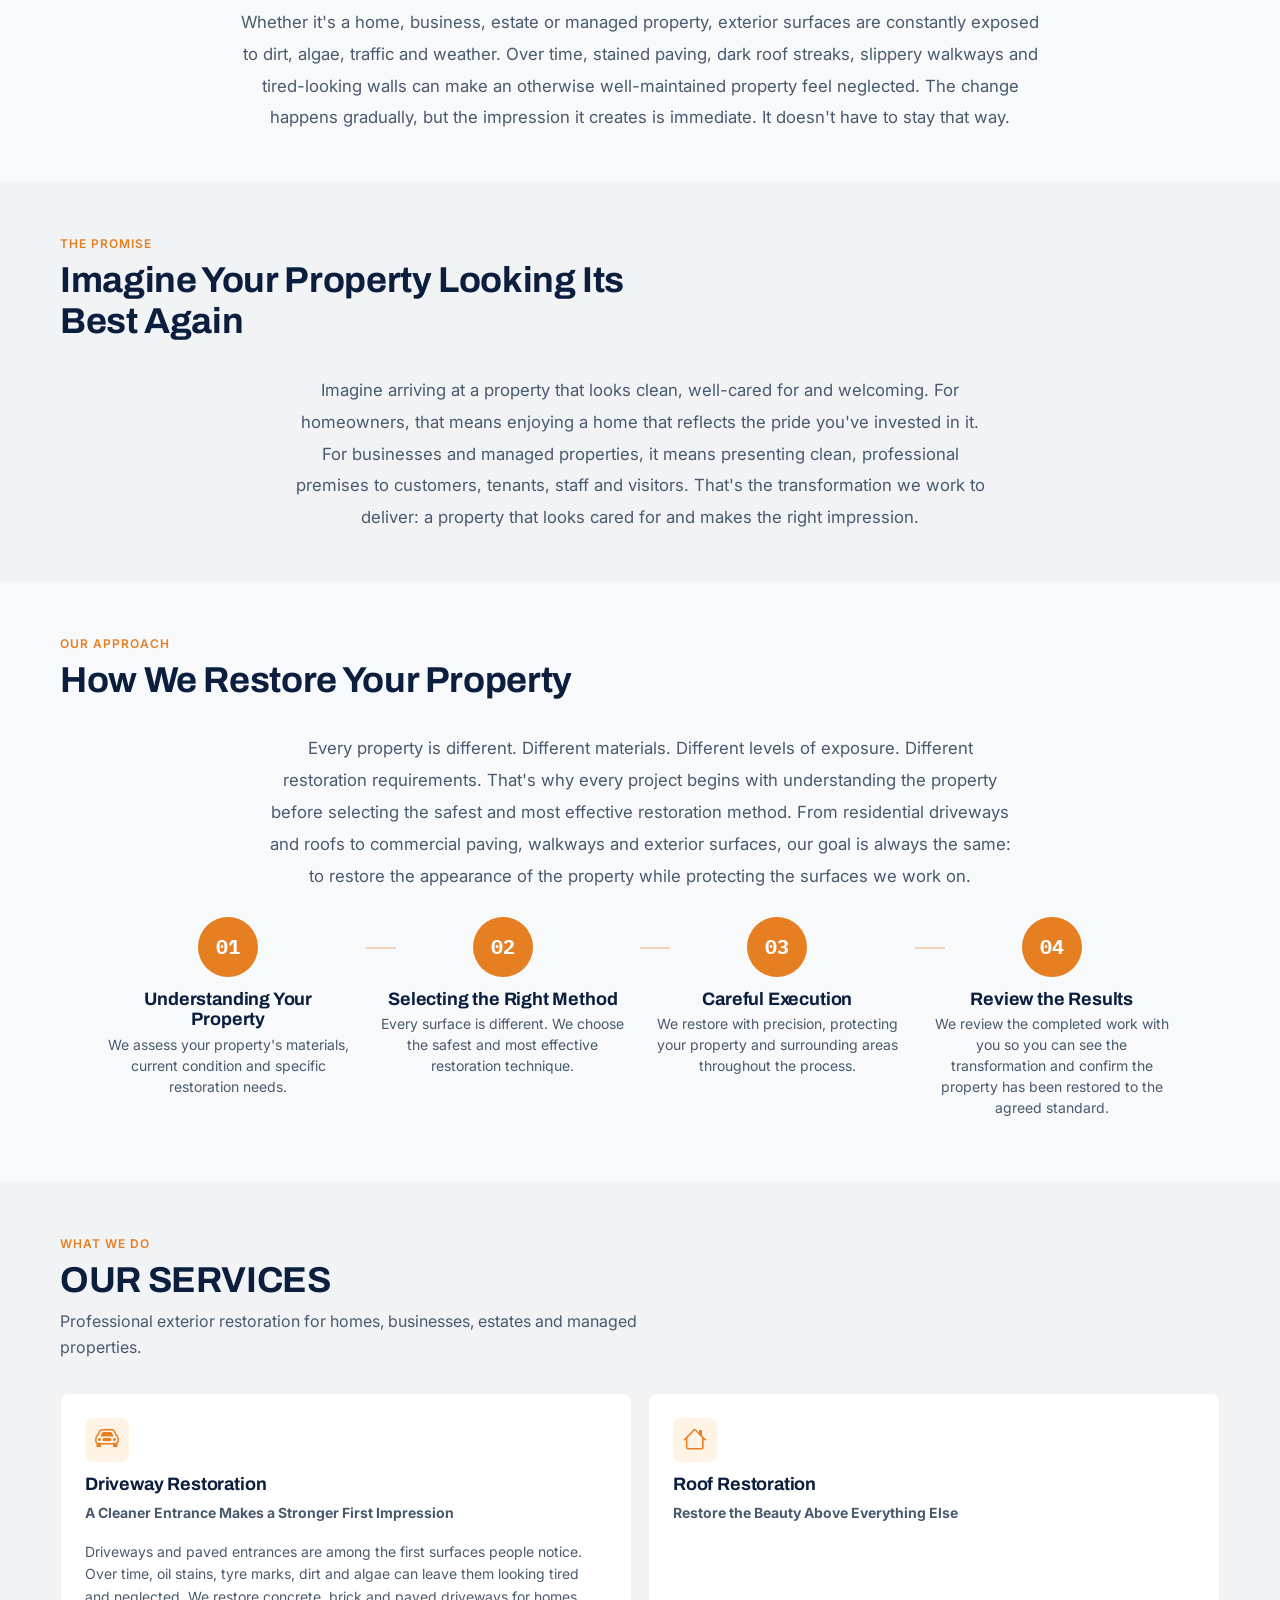
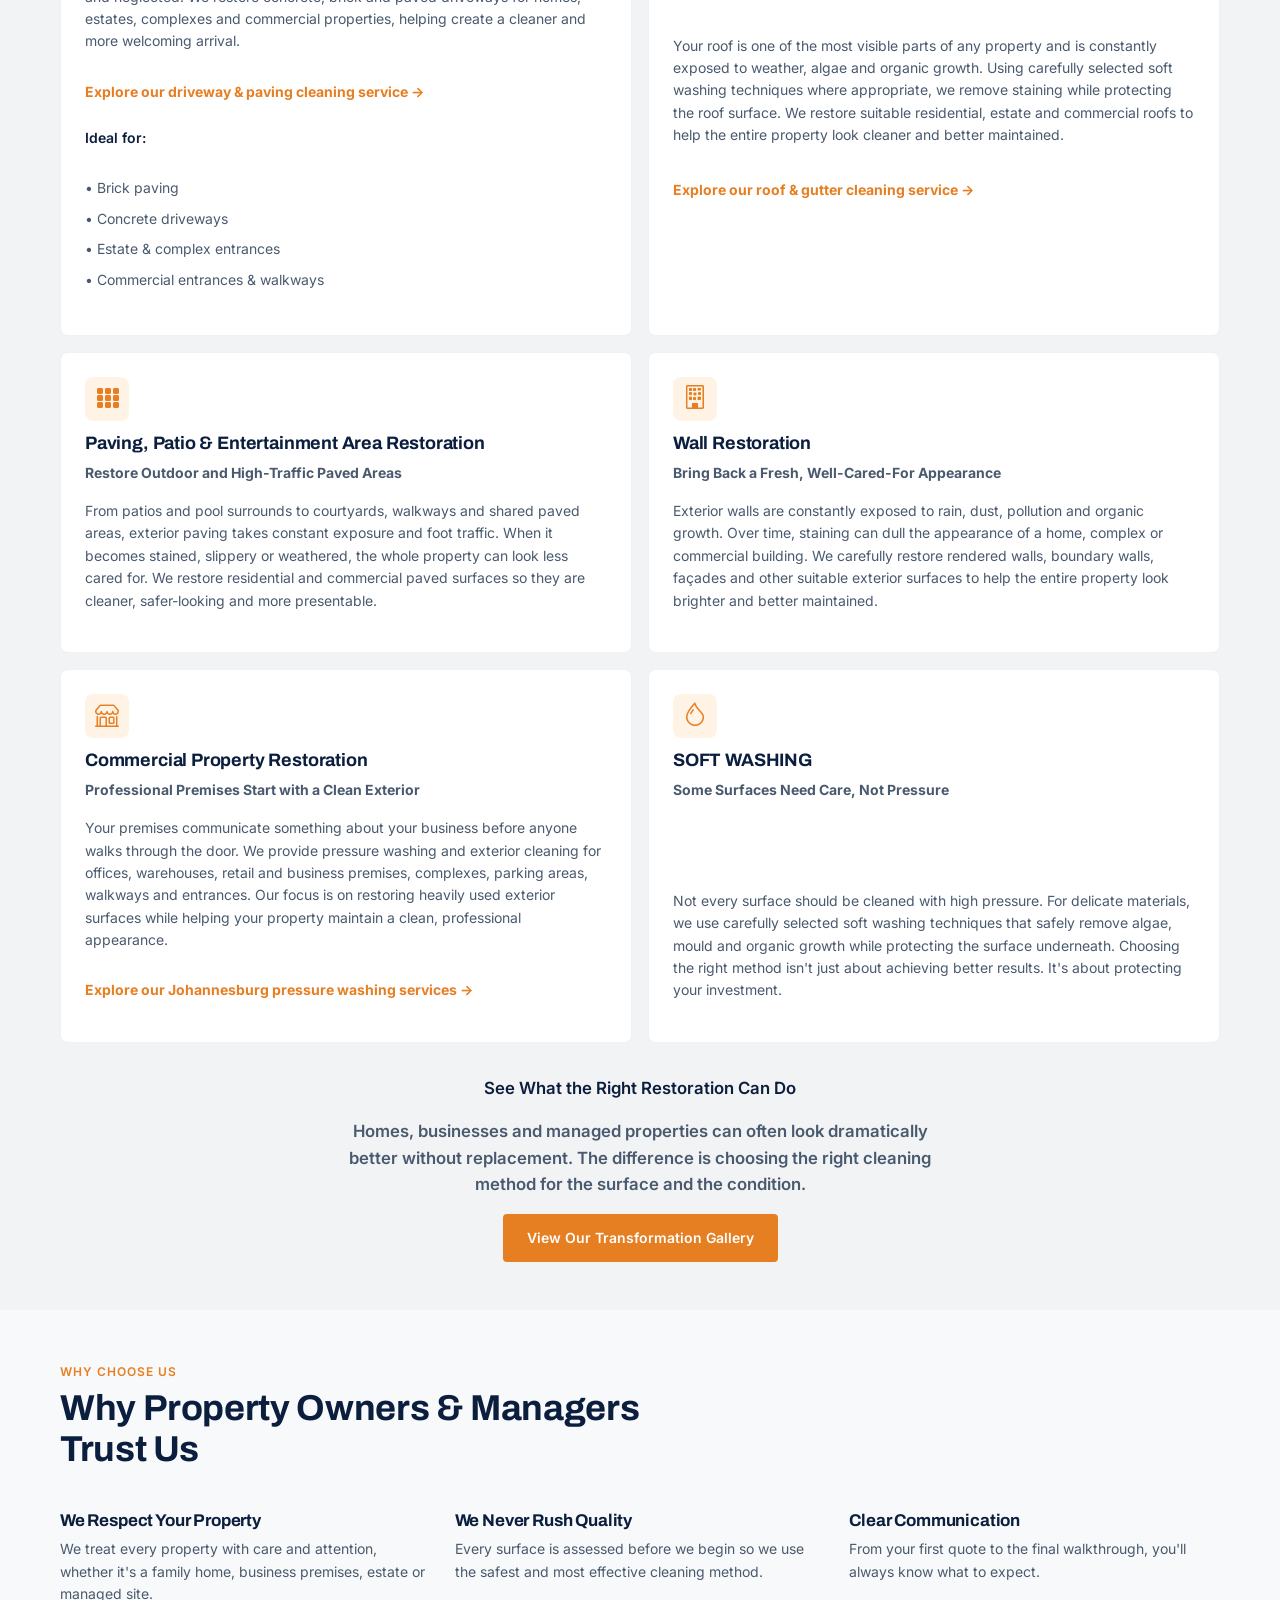
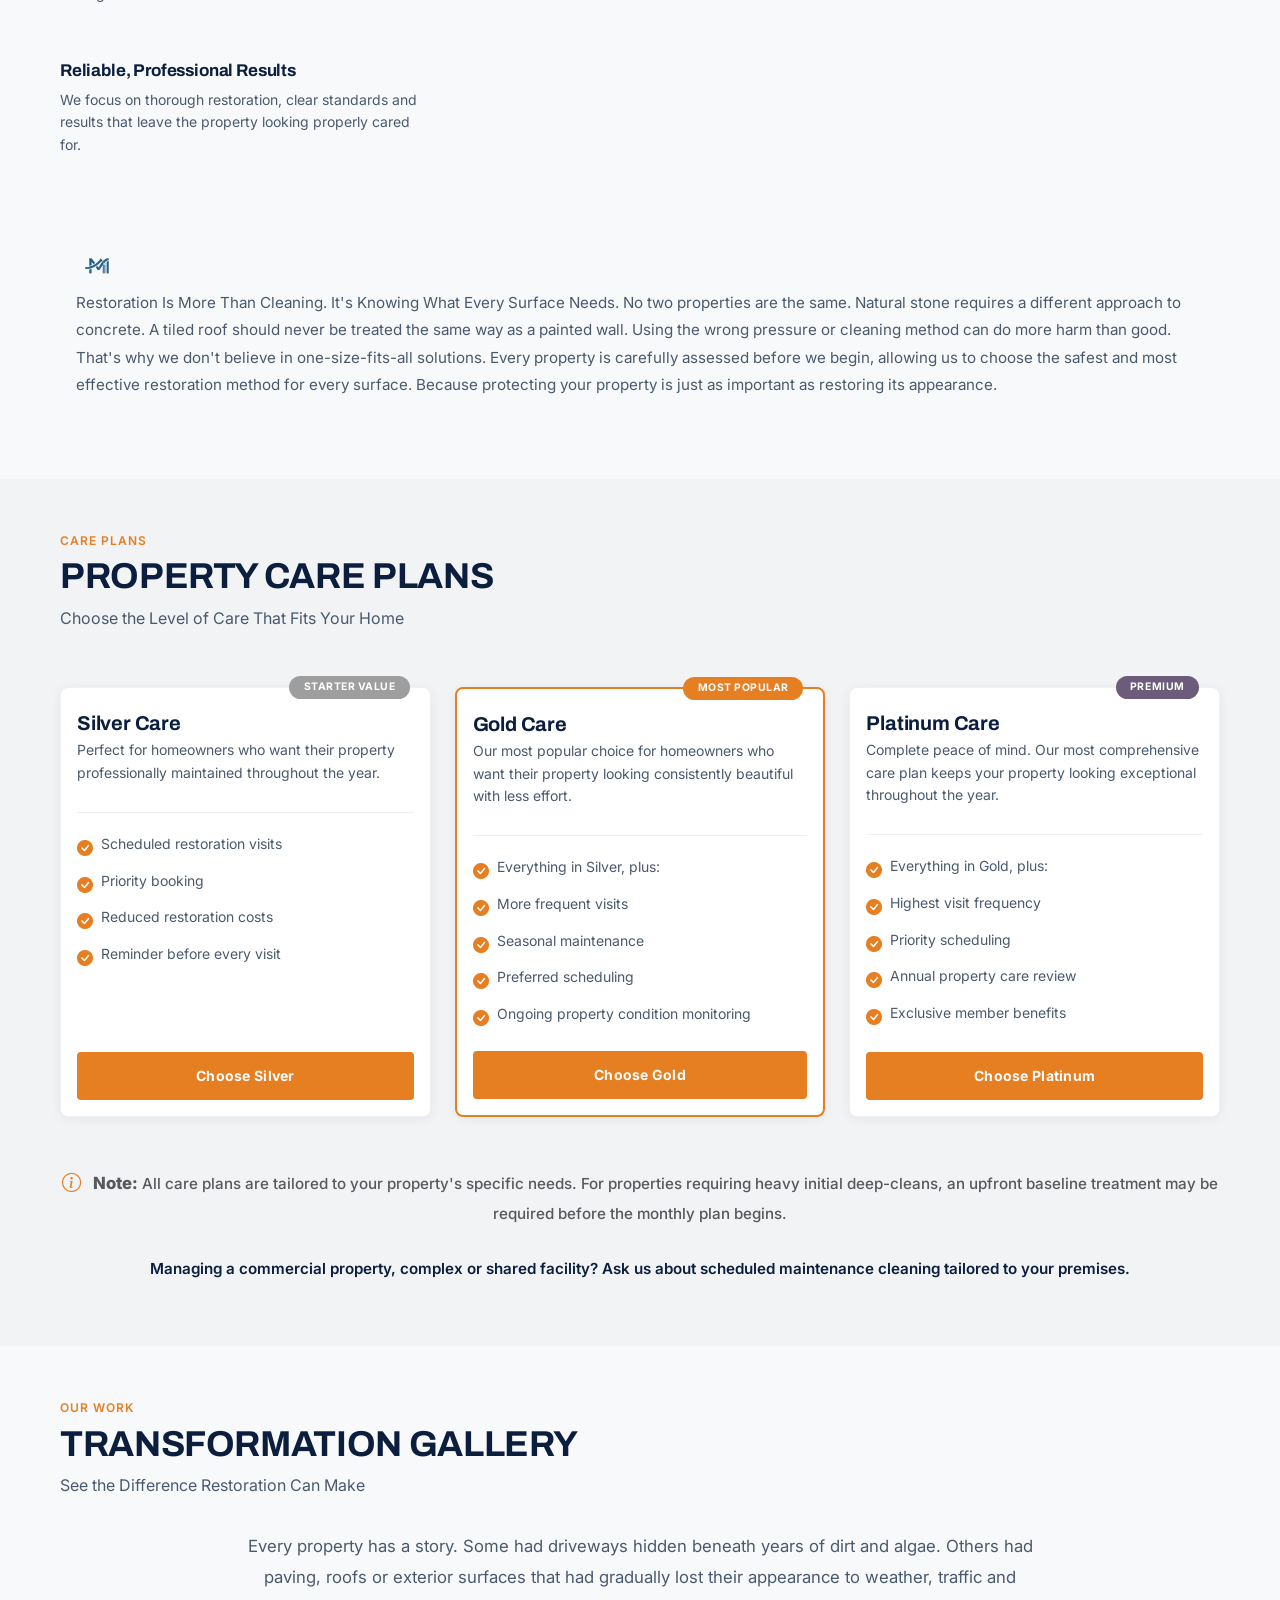
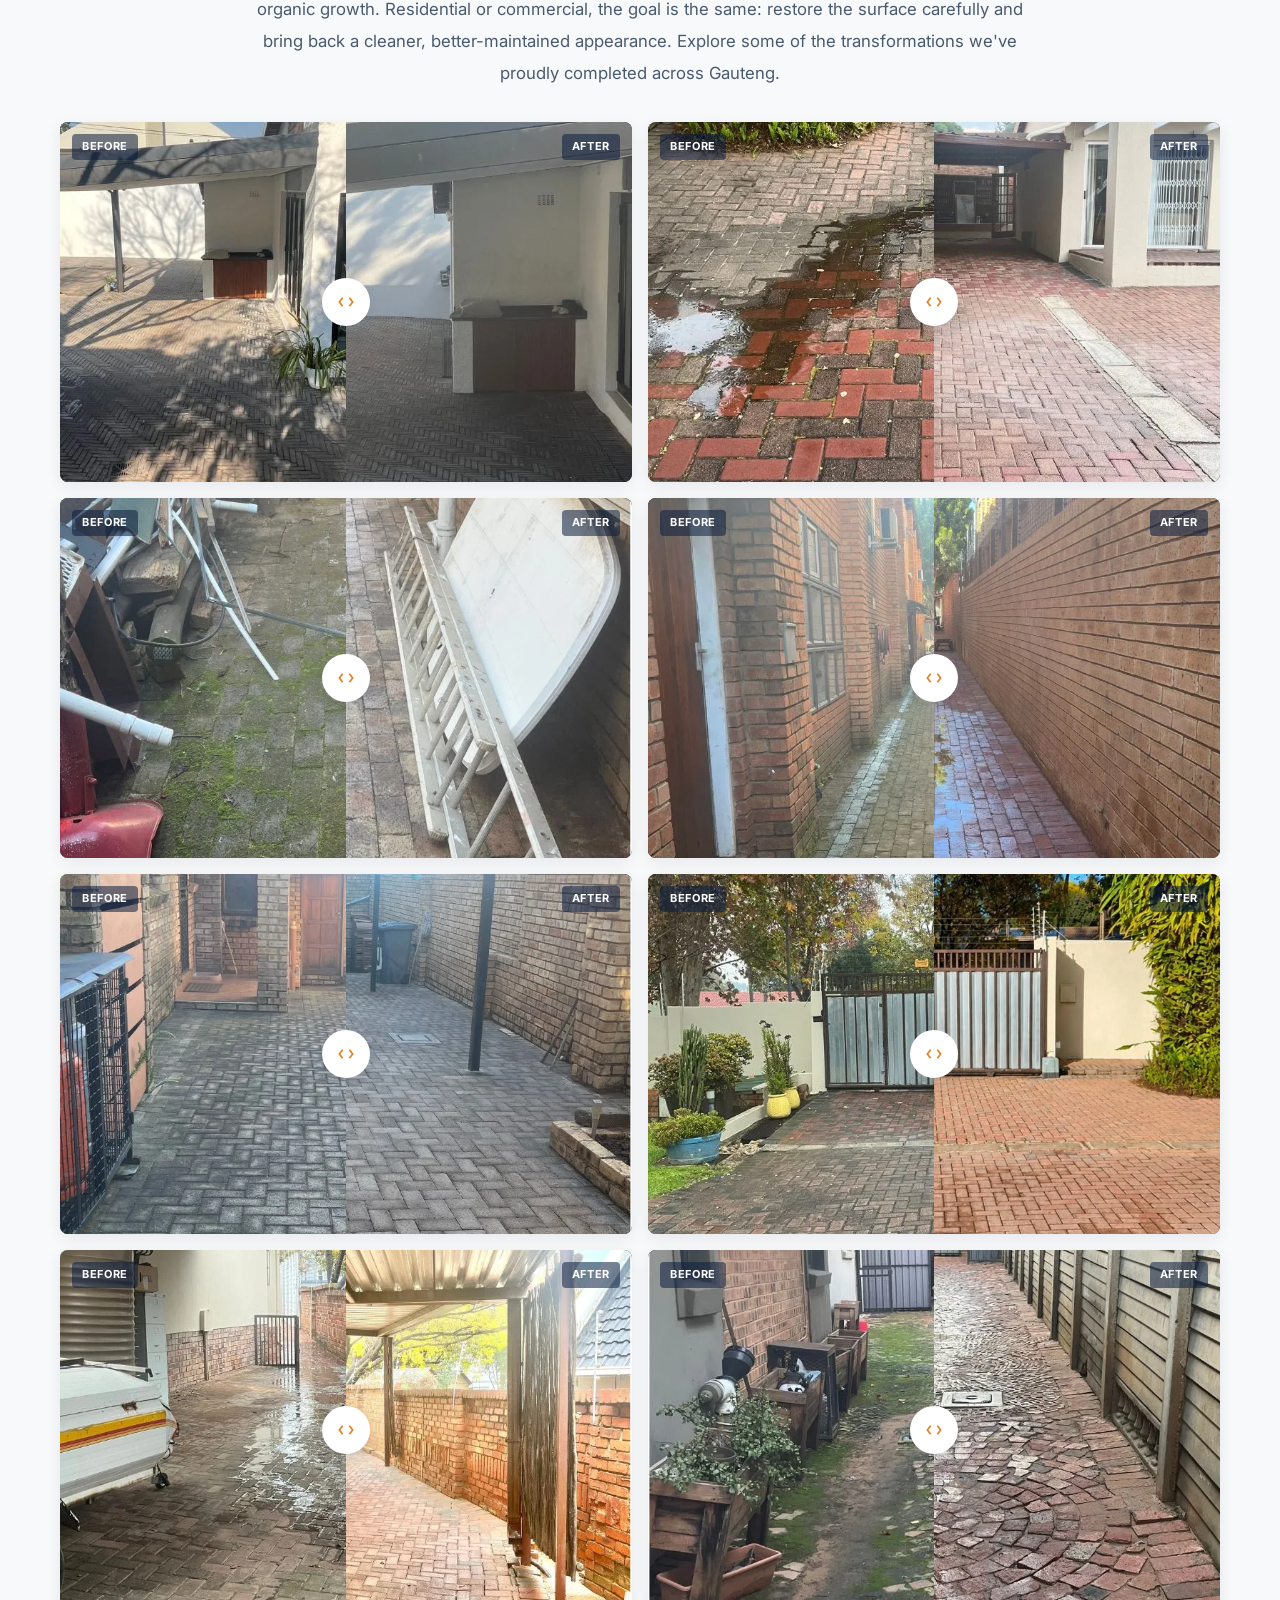
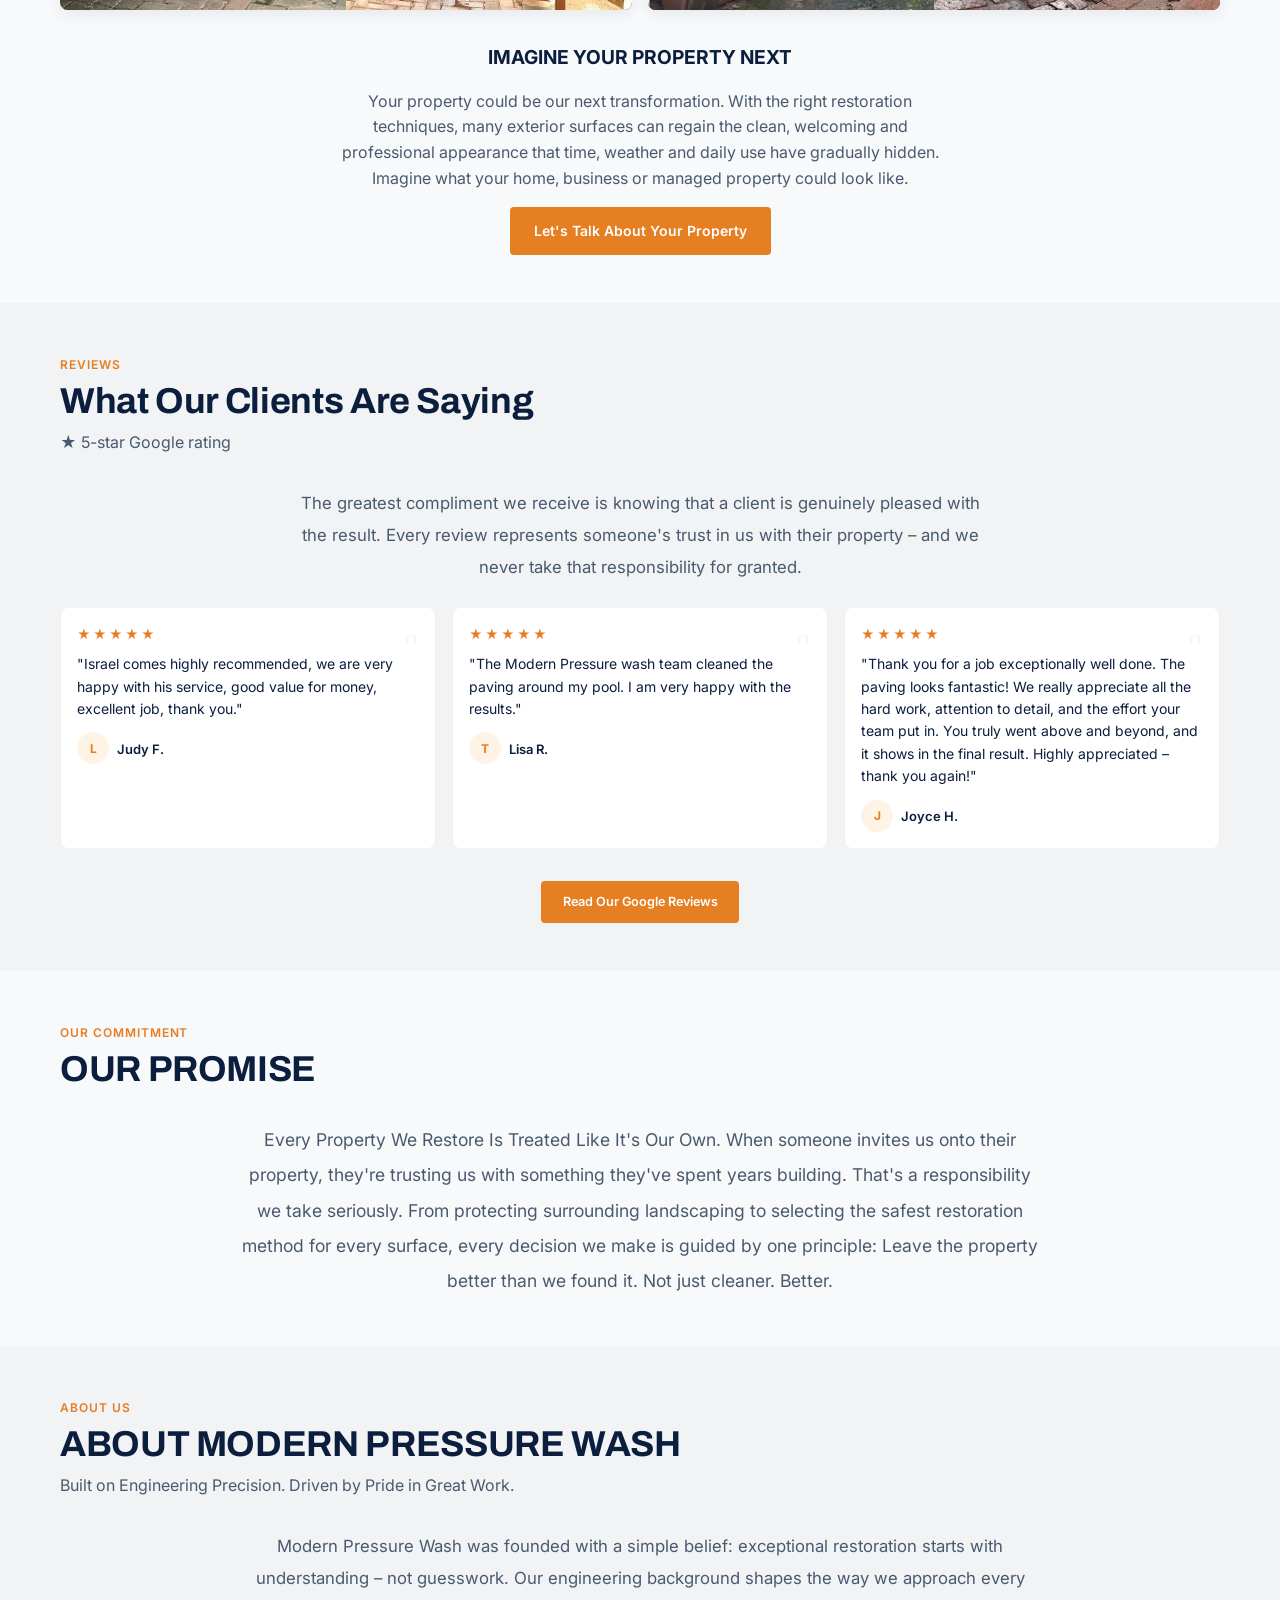
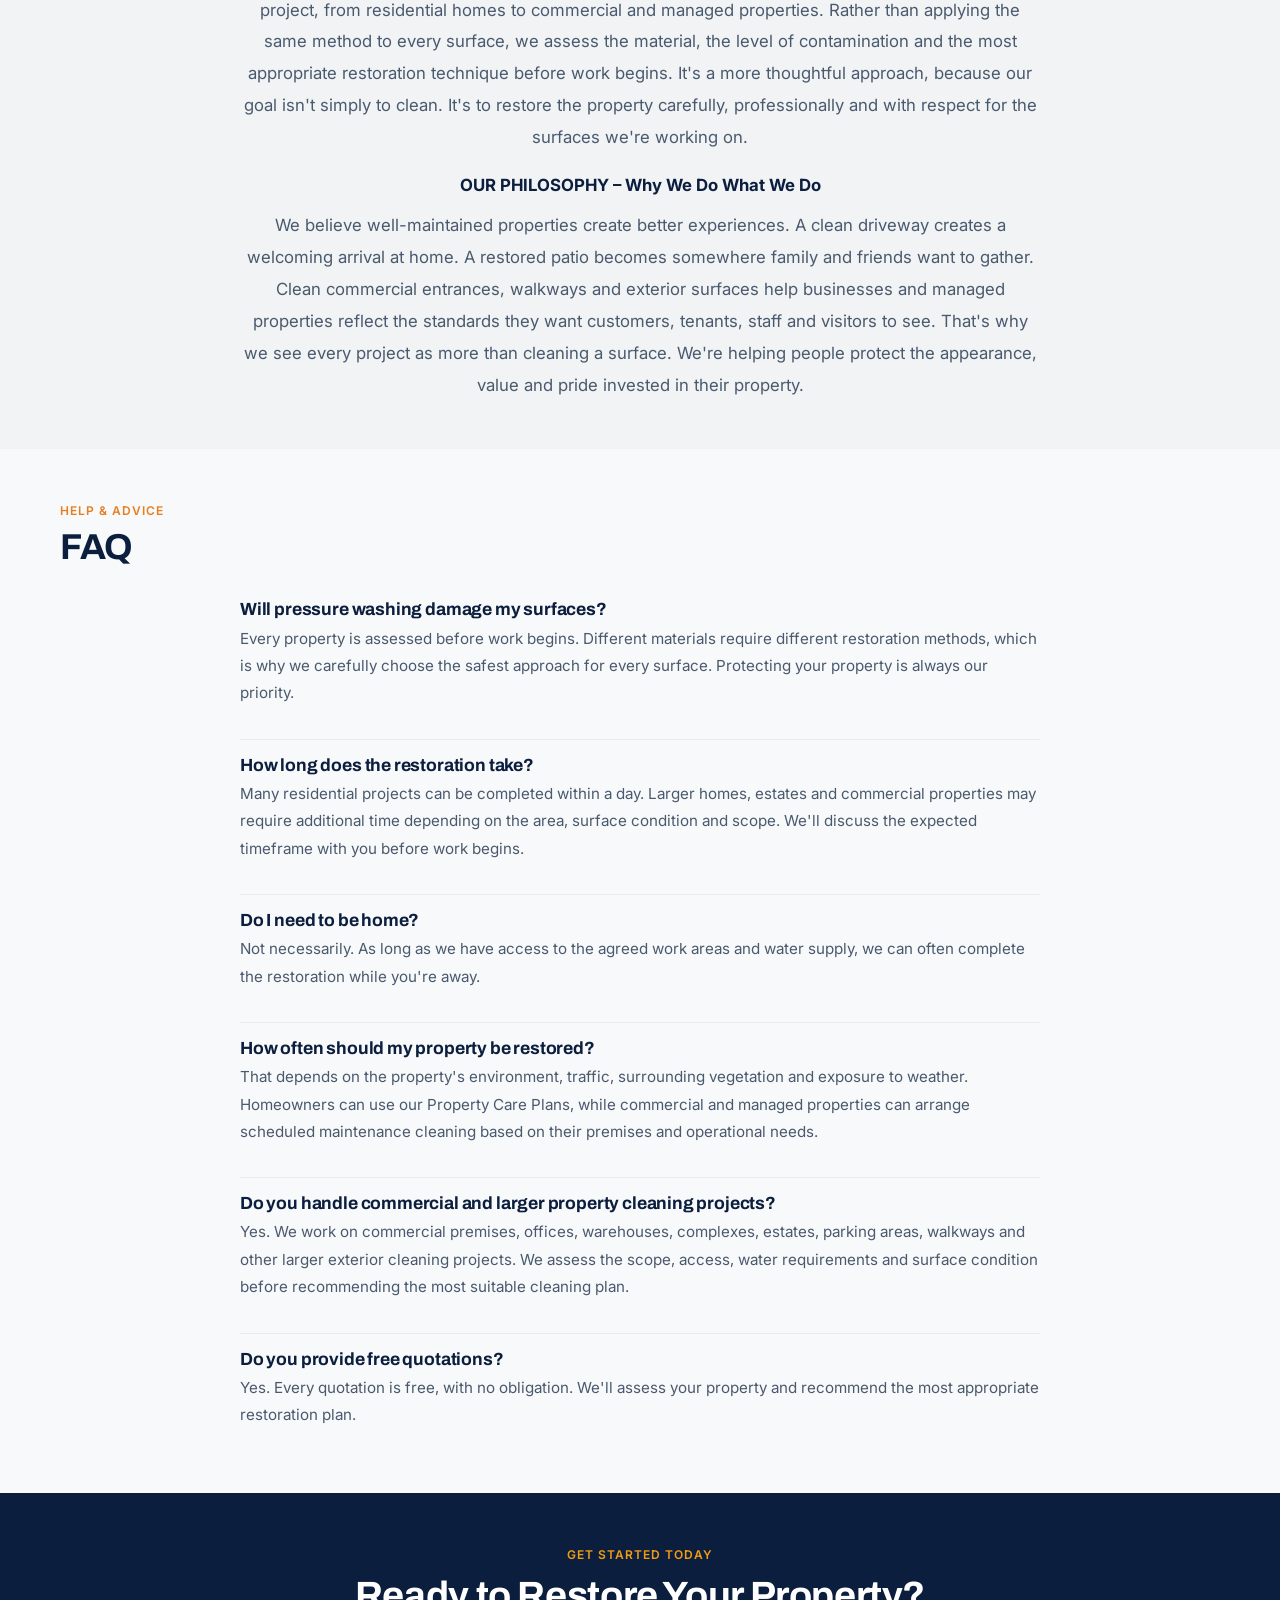
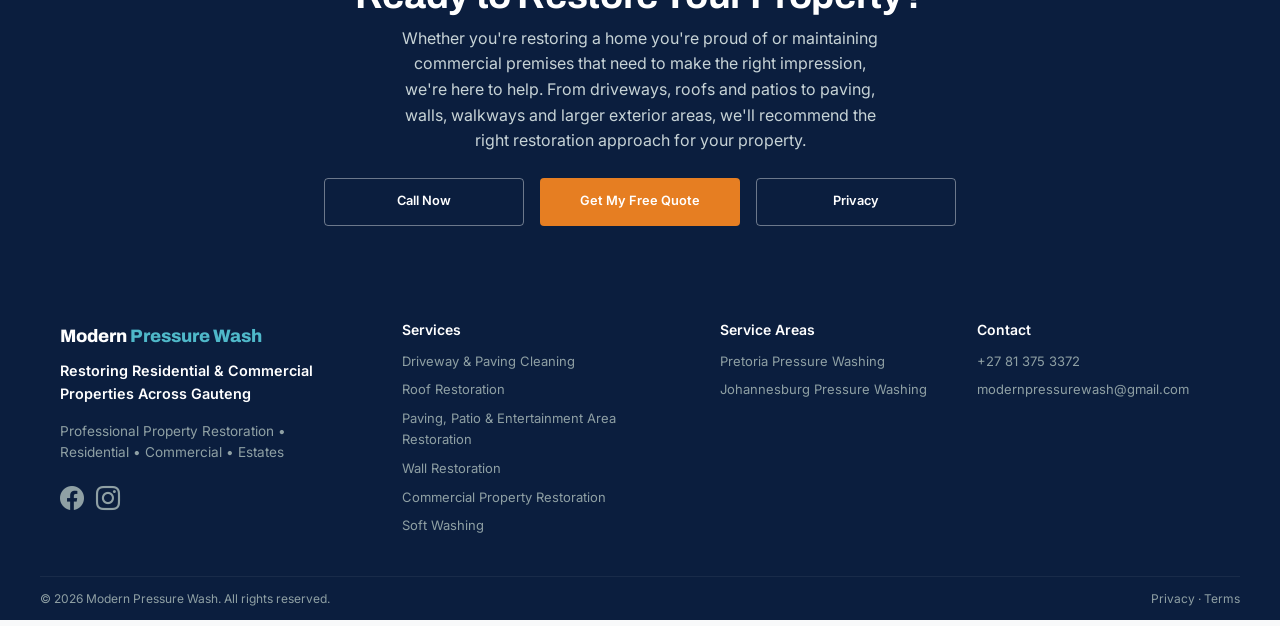
==== commit afb55669: "Add roof and gutter cleaning service page" ====
--- a/index.html
+++ b/index.html
@@ -449,8 +449,9 @@
             <h3>Roof Restoration</h3>
             <p><strong>Restore the Beauty Above Everything Else</strong></p>
             <p>Your roof is one of the most visible parts of any property and is constantly exposed to weather, algae and organic growth. Using carefully selected soft washing techniques where appropriate, we remove staining while protecting the roof surface. We restore suitable residential, estate and commercial roofs to help the entire property look cleaner and better maintained.</p>
-          </div>
-
+            <p style="margin-top: var(--space-3);"><a href="/roof-gutter-cleaning/" style="font-weight: 700; color: var(--amber); text-decoration: none;">Explore our roof &amp; gutter cleaning service →</a></p>
+          </div>
+        
           <div class="service-card" data-aos="fade-up" data-aos-duration="600" data-aos-delay="200">
             <div class="icon-badge"><i class="bi bi-grid-3x3-gap-fill" aria-hidden="true"></i></div>
             <h3>Paving, Patio & Entertainment Area Restoration</h3>
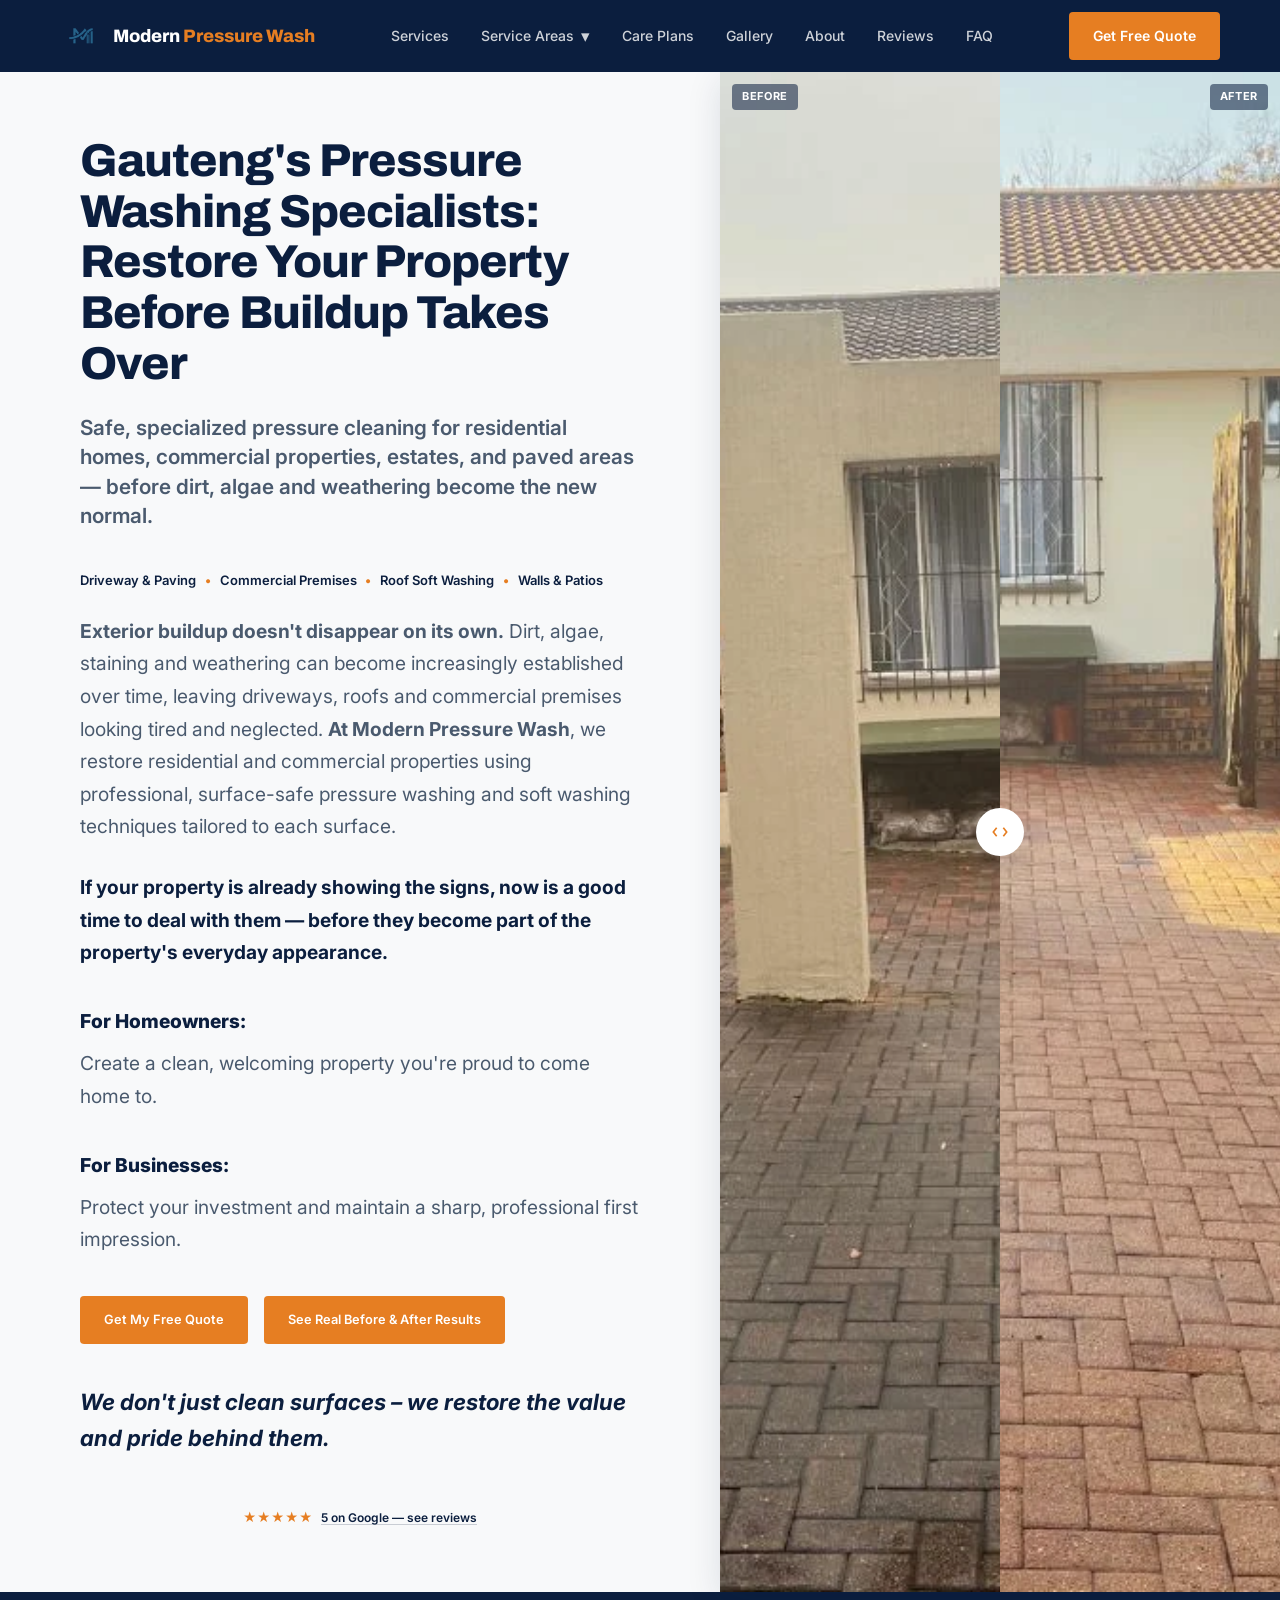
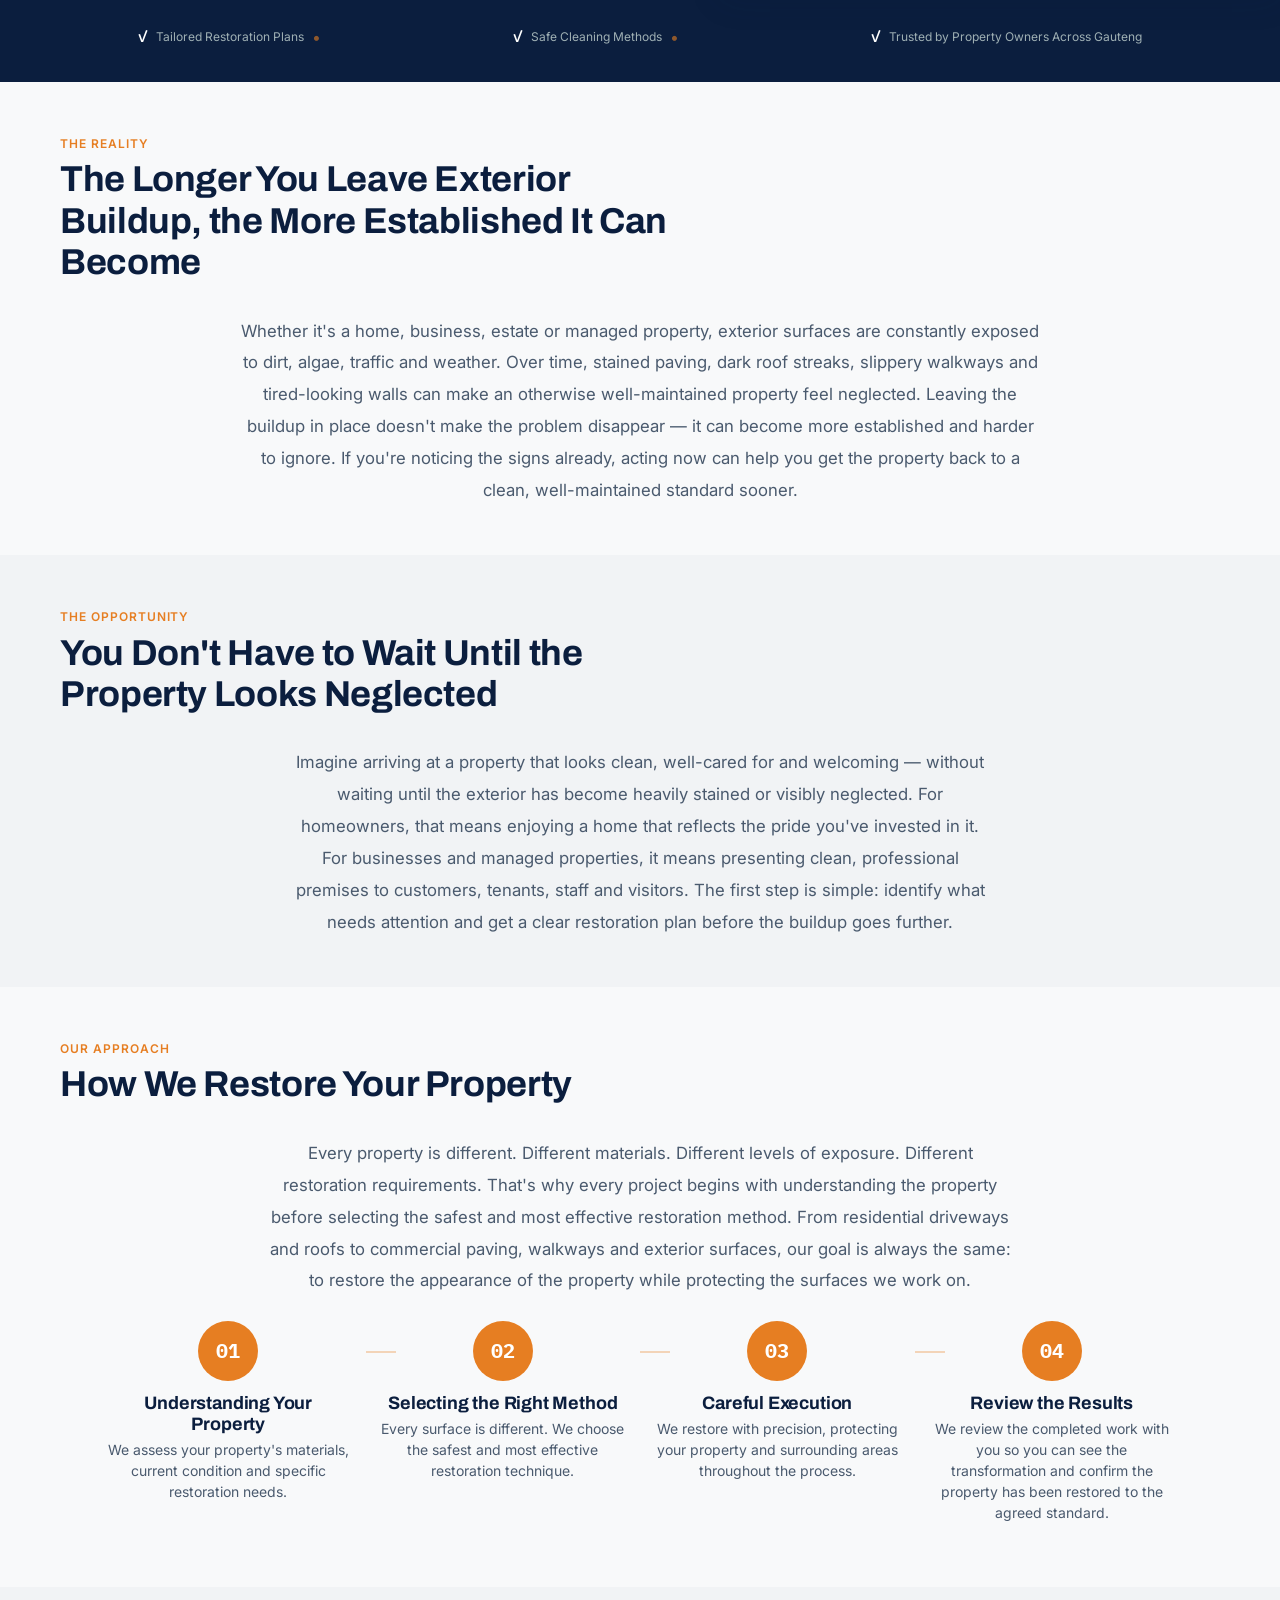
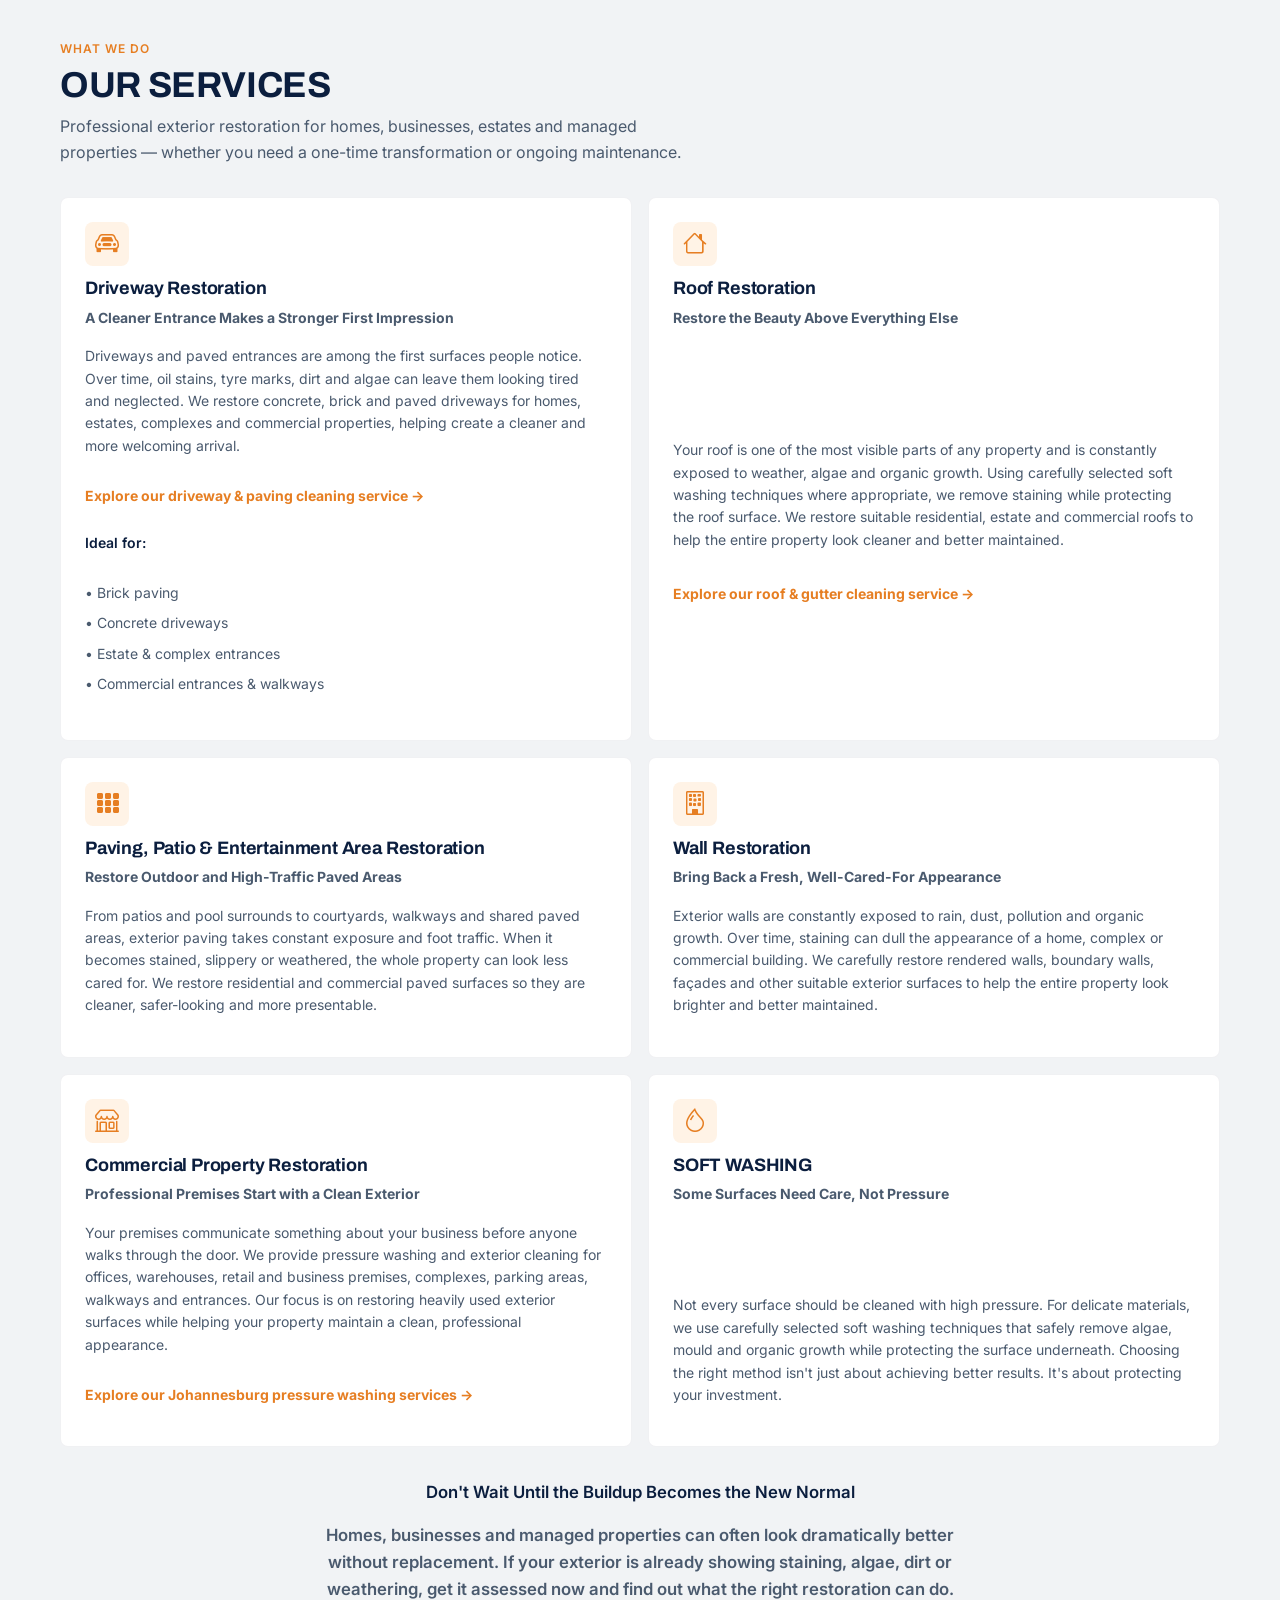
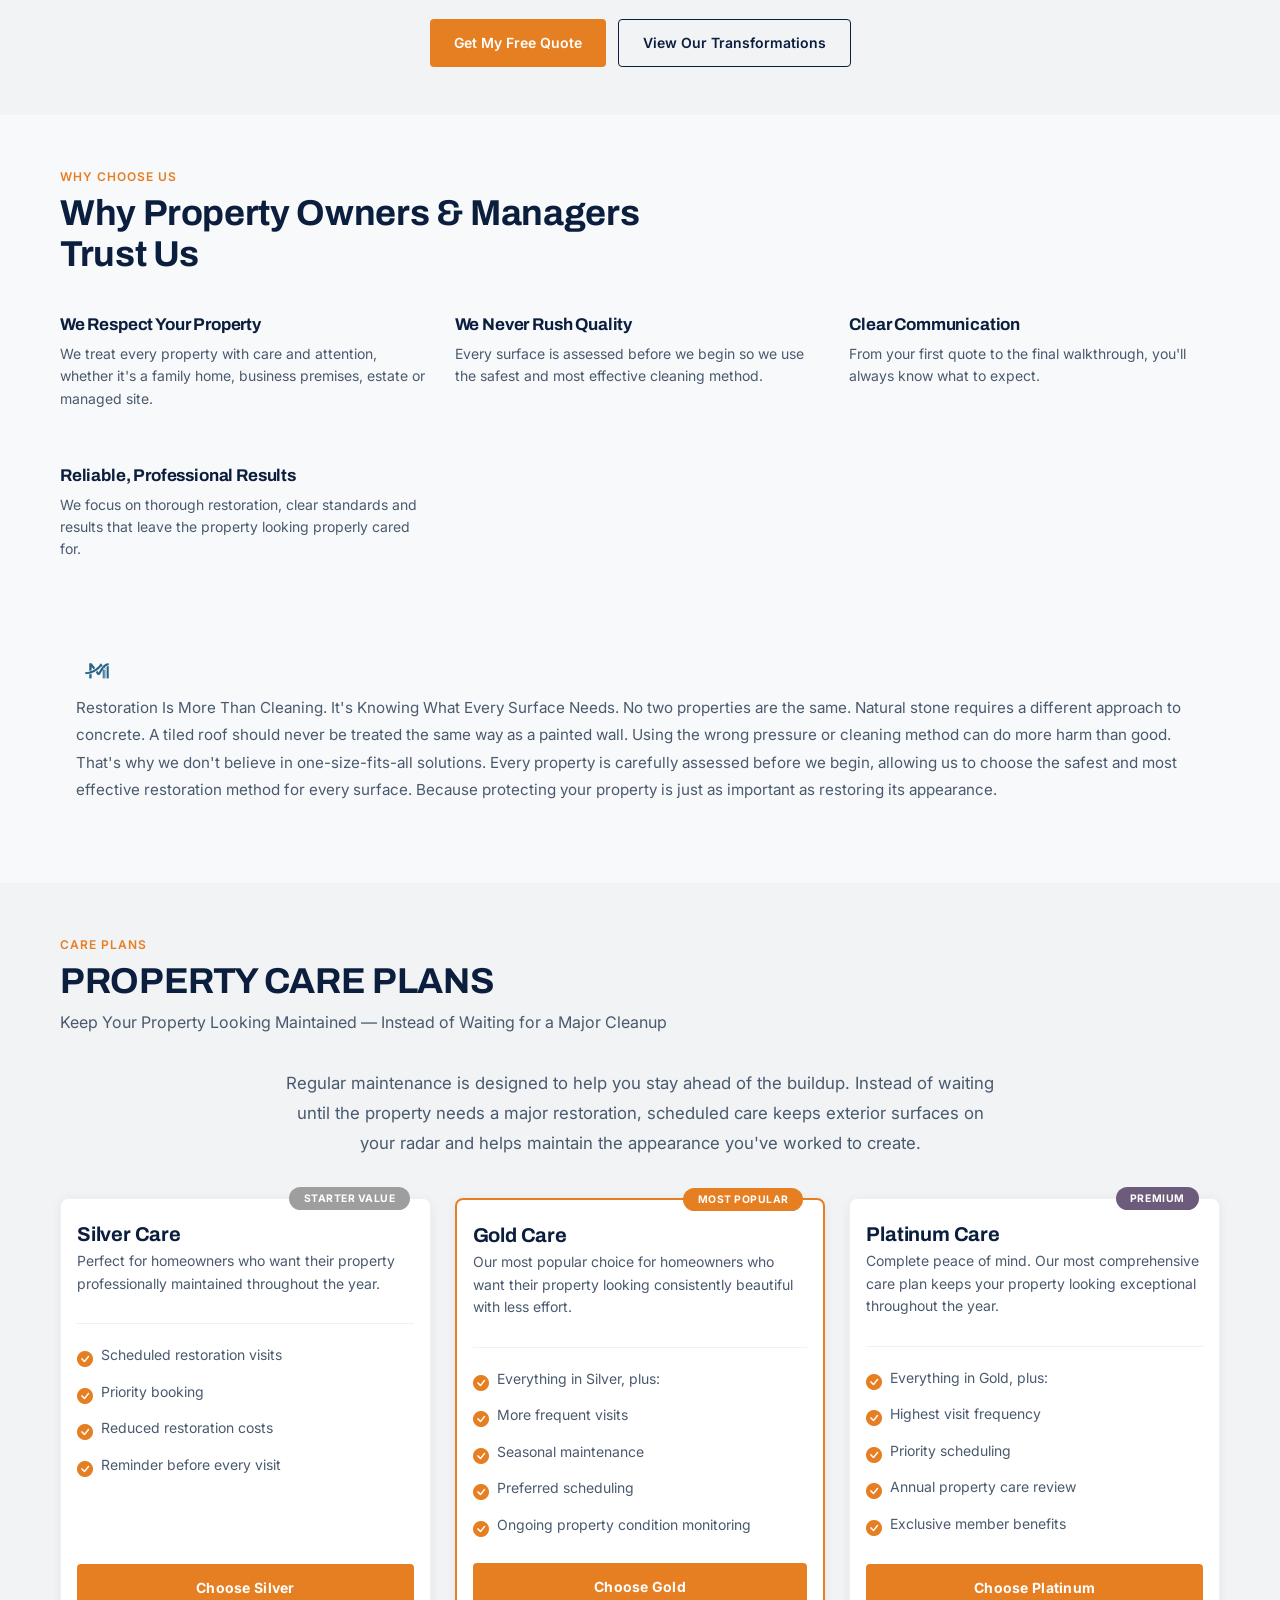
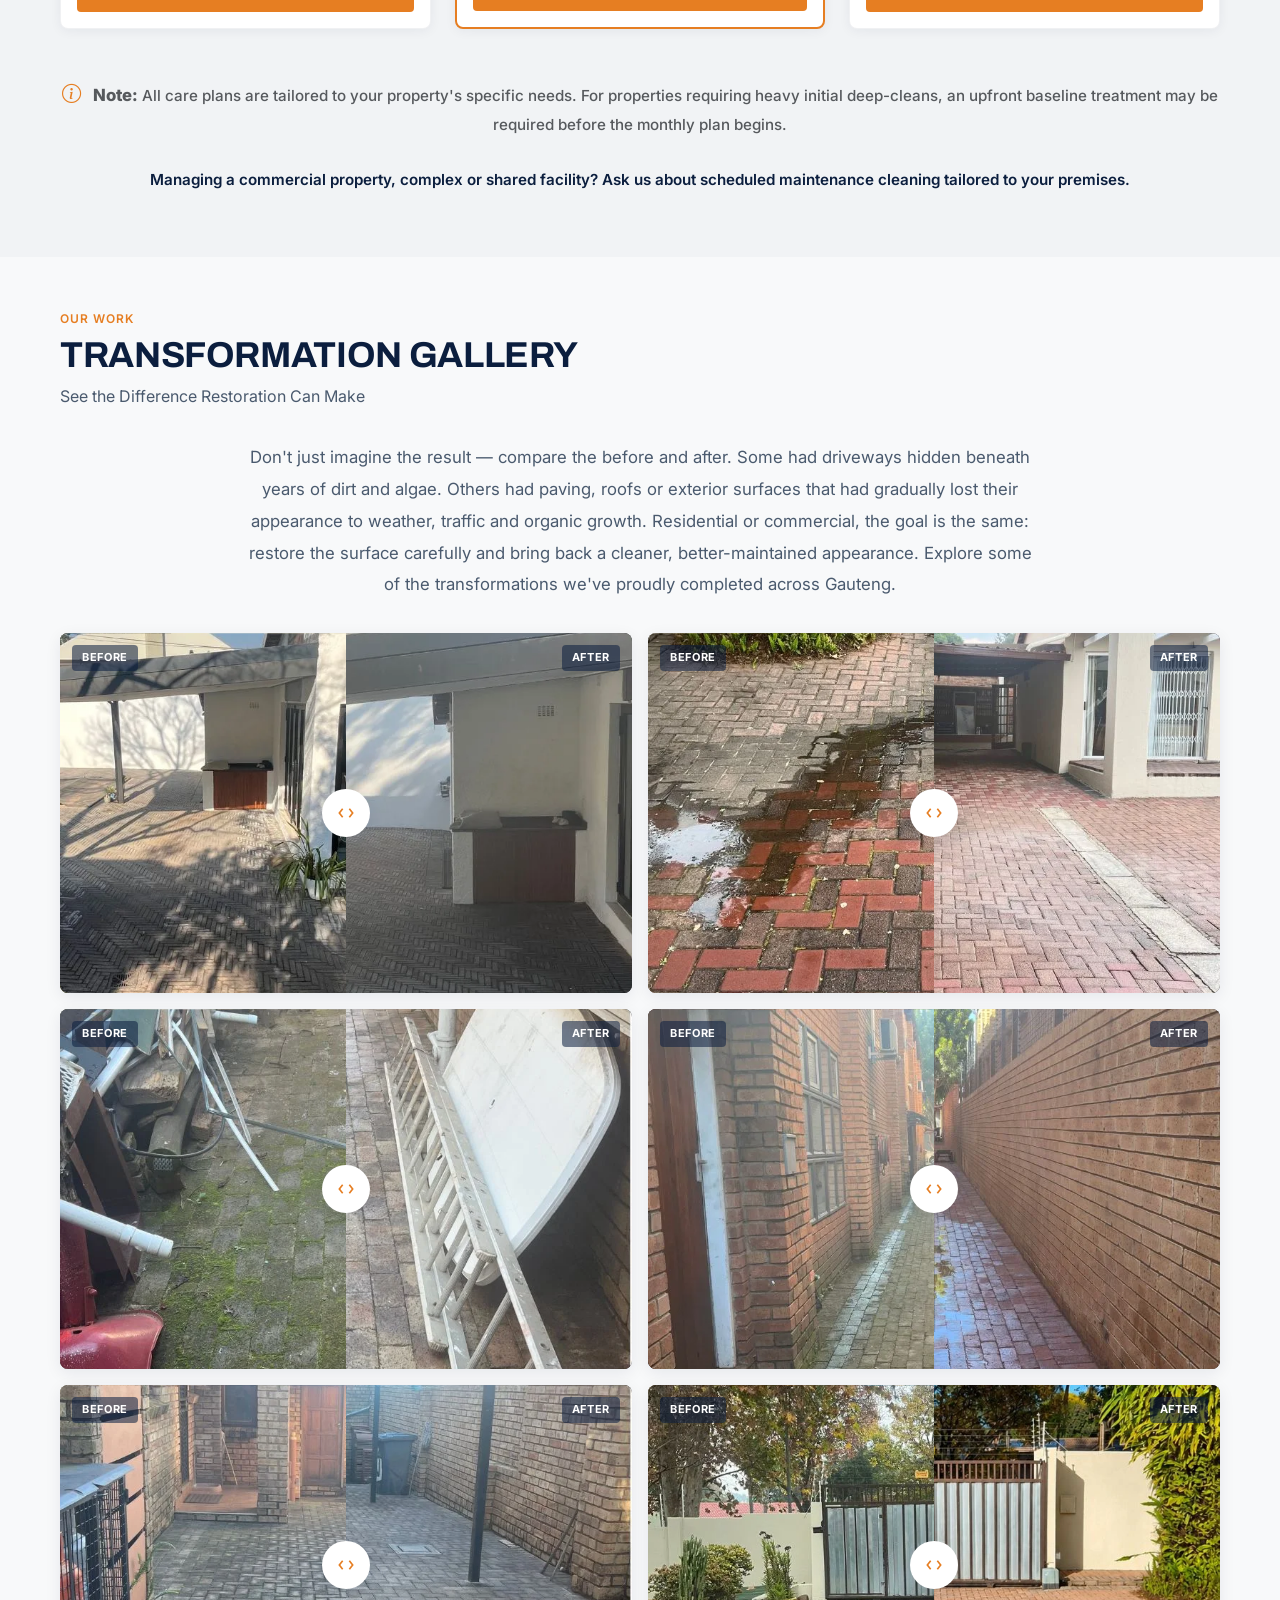
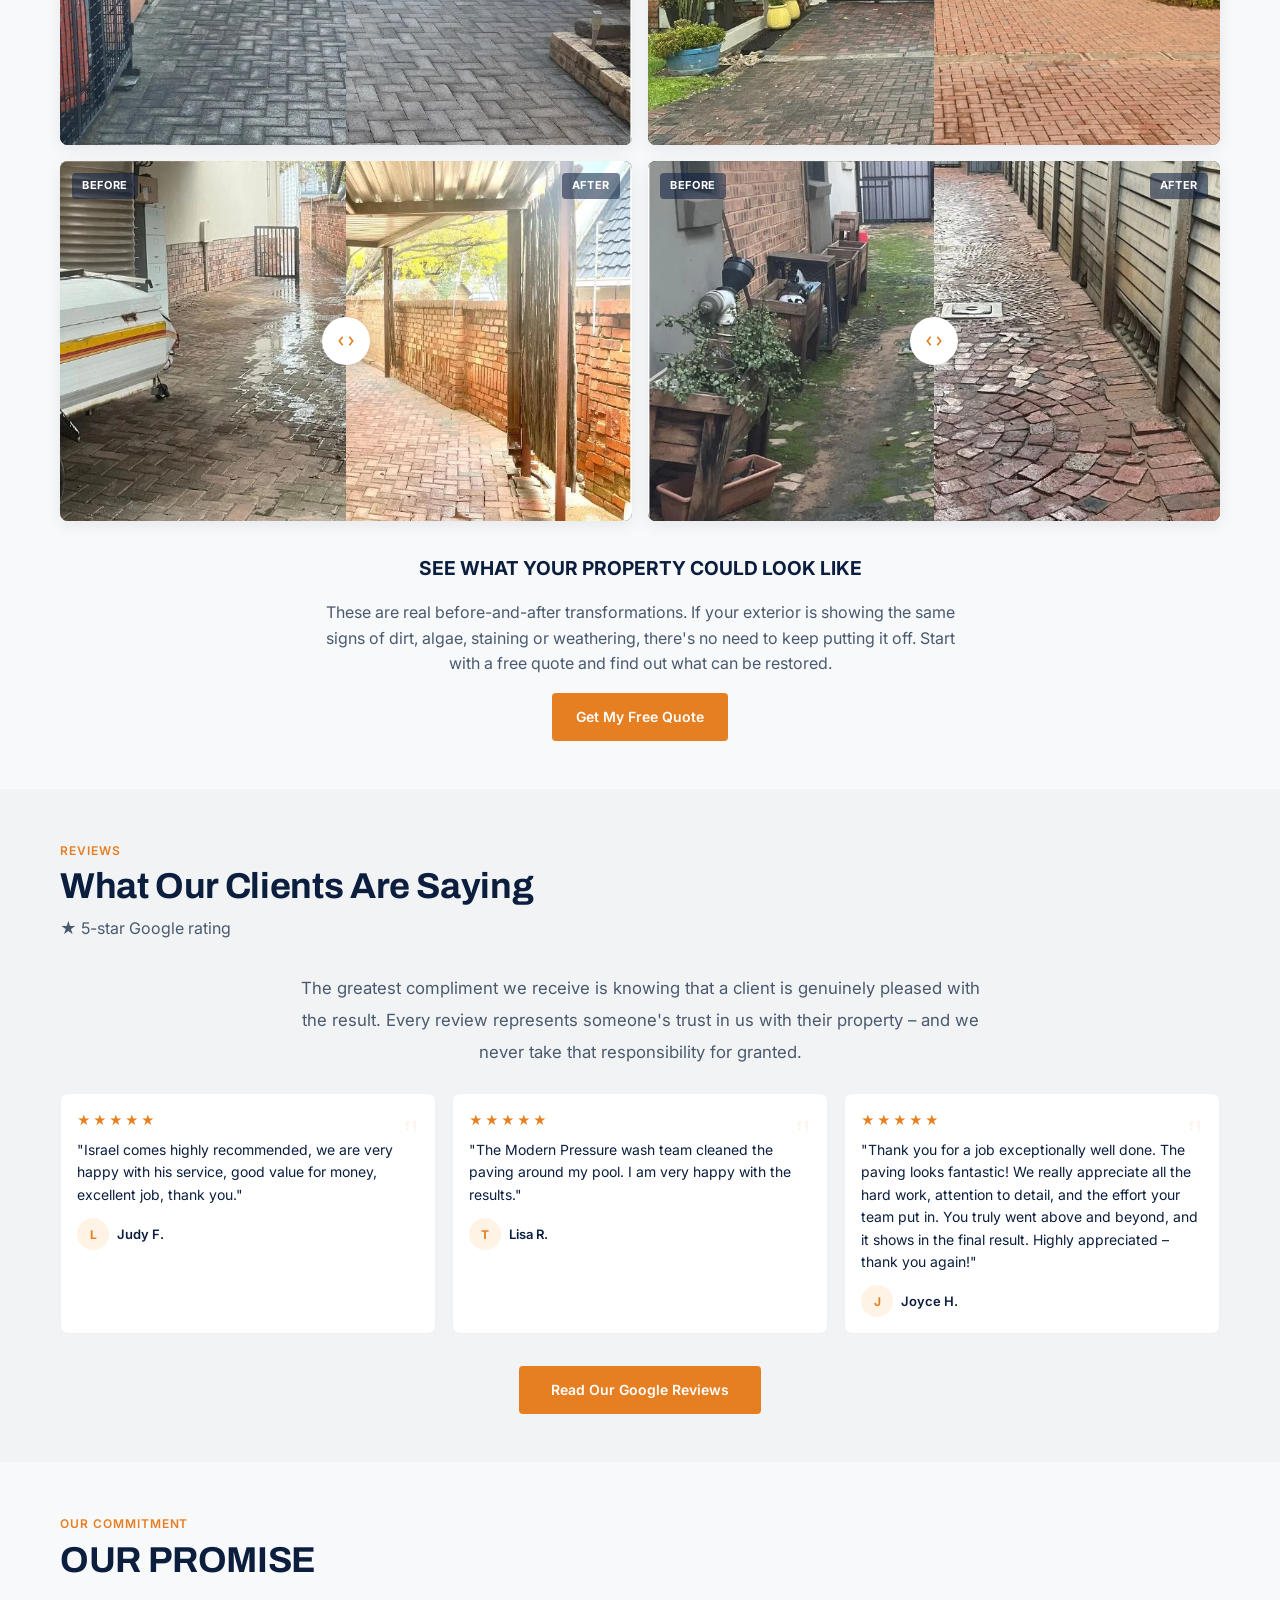
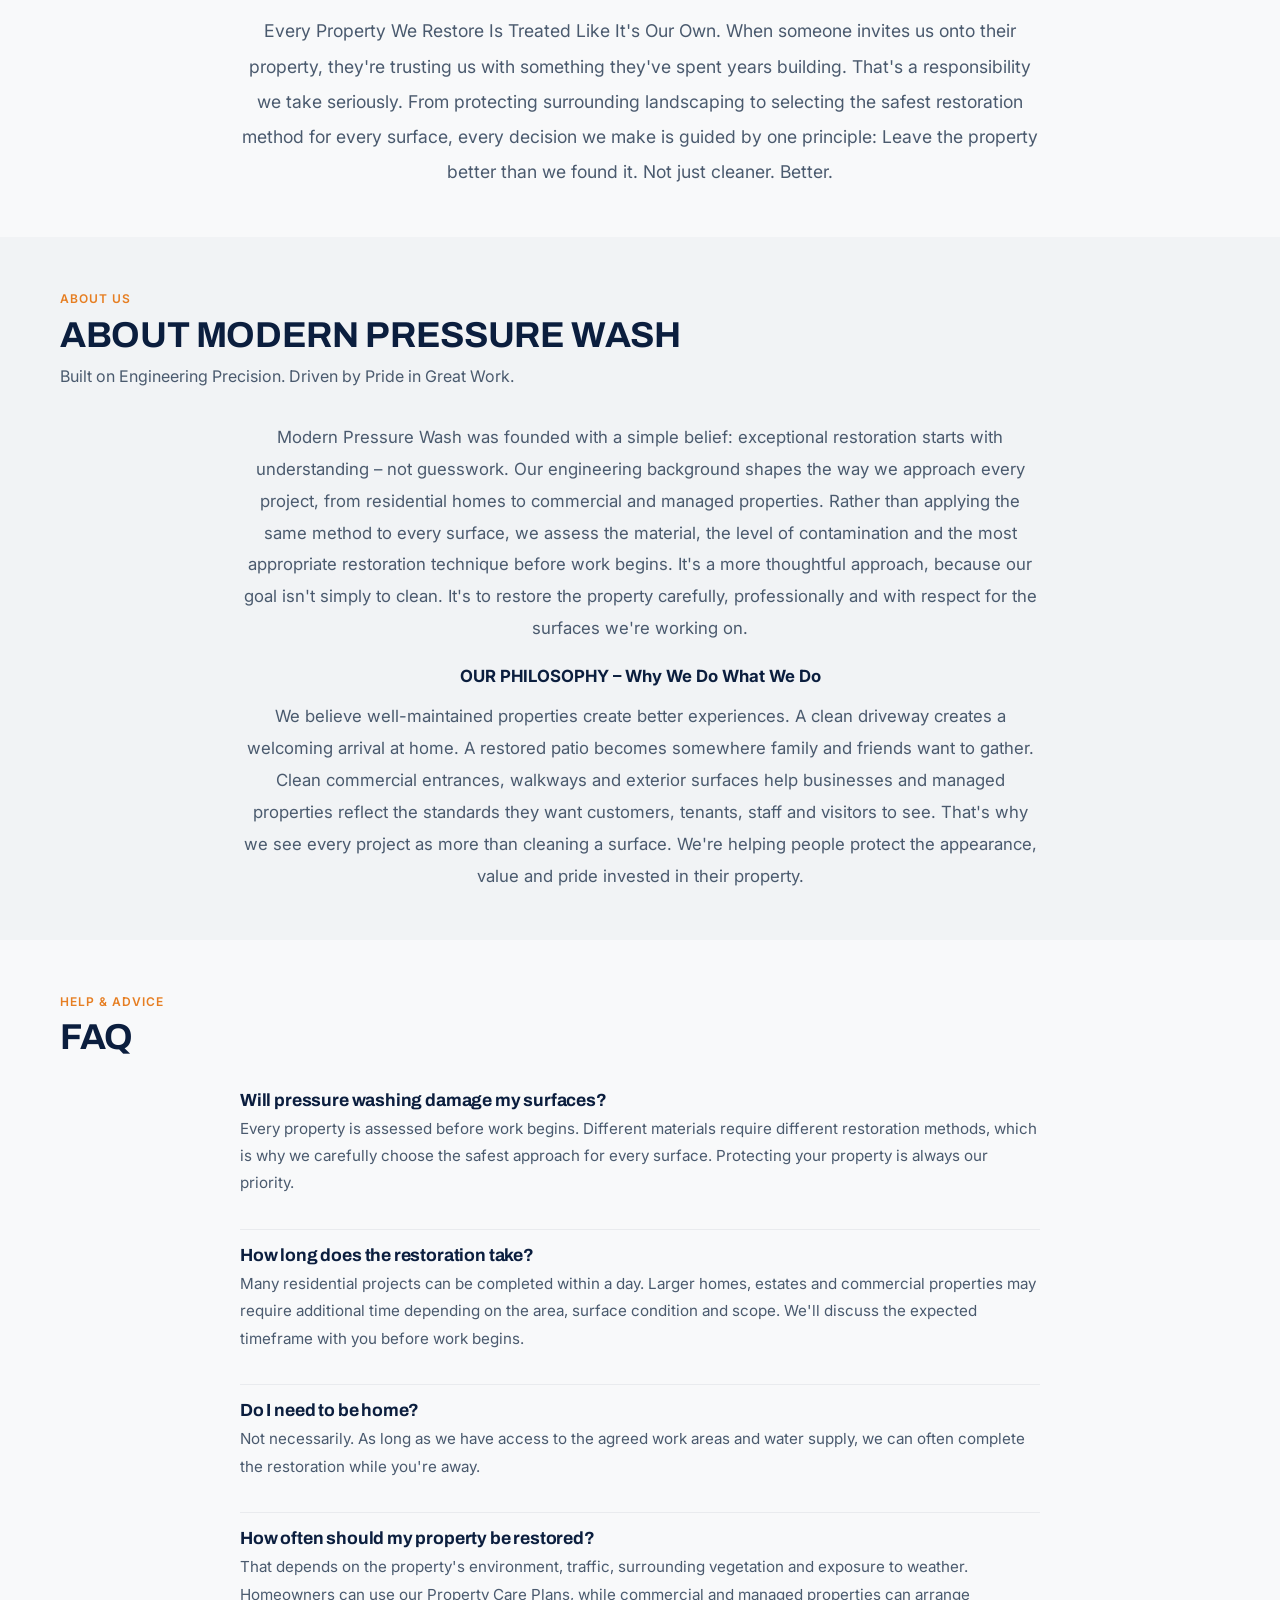
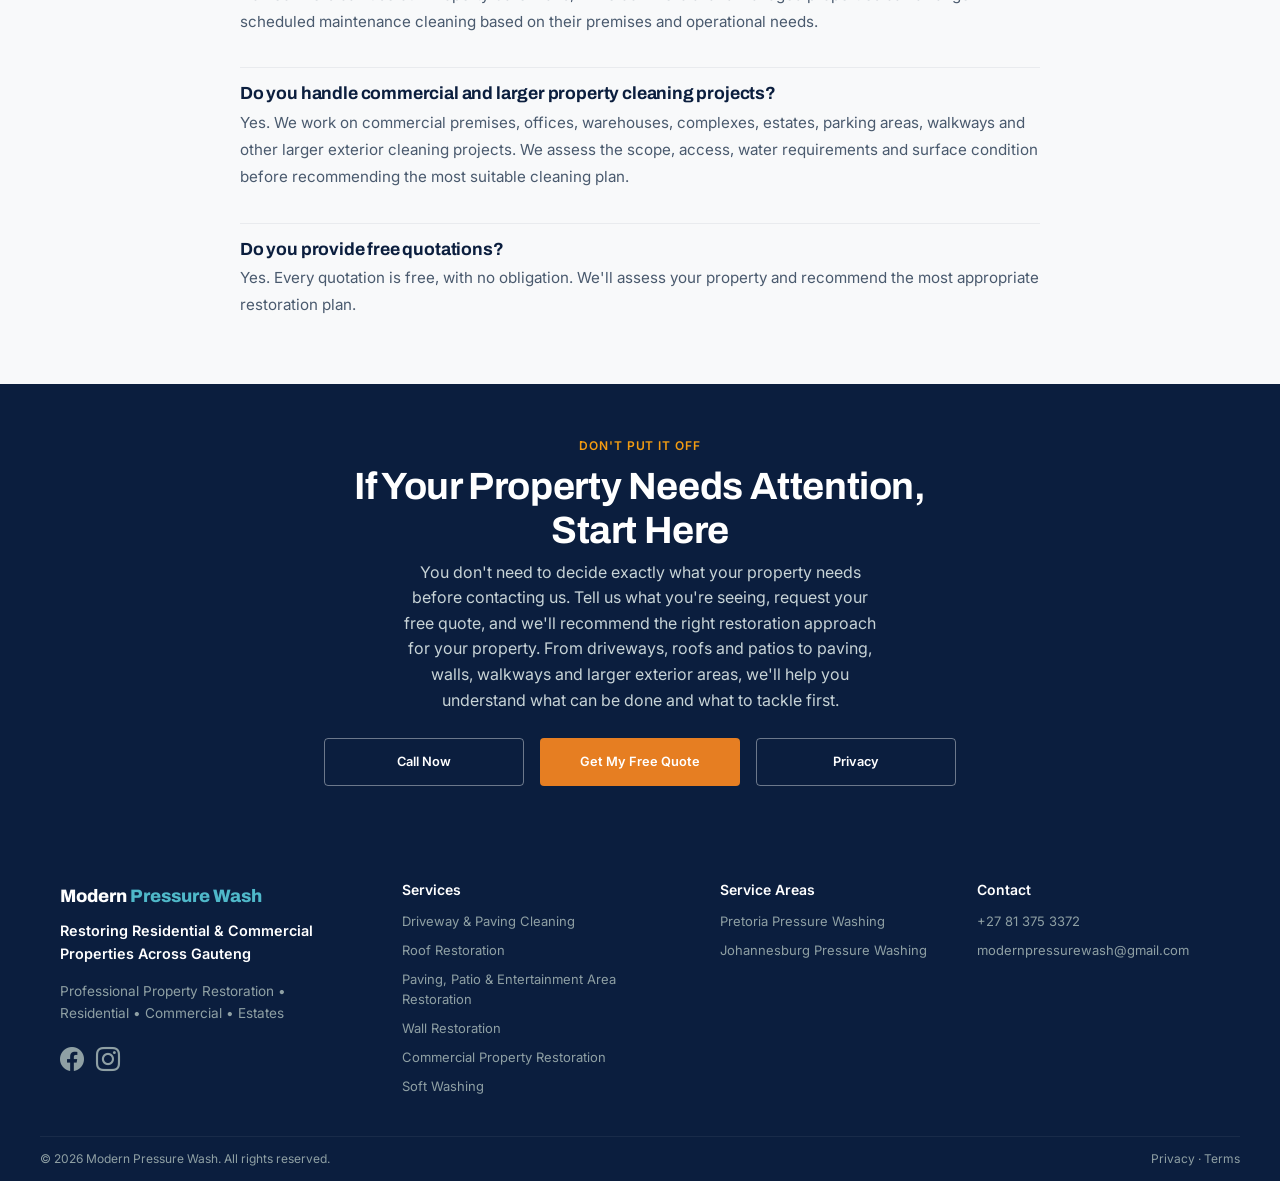
==== commit 8733bef2: "Add urgency-focused website copy" ====
--- a/index.html
+++ b/index.html
@@ -4,13 +4,13 @@
   <meta charset="UTF-8" />
   <meta name="viewport" content="width=device-width, initial-scale=1.0" />
   <title>Modern Pressure Wash — Gauteng's Pressure Washing Specialists</title>
-  <meta name="description" content="Professional residential and commercial pressure washing across Gauteng. Driveways, paving, roofs, walls and commercial properties. Request a free quote." />
+  <meta name="description" content="Professional residential and commercial pressure washing across Gauteng. Restore driveways, paving, roofs, walls and commercial properties before buildup becomes established. Request a free quote." />
   <meta name="robots" content="index, follow" />
   <link rel="canonical" href="https://www.modernpressurewash.co.za/" />
 
   <!-- Open Graph -->
-  <meta property="og:title" content="Modern Pressure Wash — See Your Property Like New" />
-  <meta property="og:description" content="Gauteng's pressure washing specialists. Real results, transparent pricing, you inspect before you pay." />
+  <meta property="og:title" content="Modern Pressure Wash — Restore Your Property Before Buildup Takes Over" />
+  <meta property="og:description" content="Gauteng's pressure washing specialists. Real before-and-after results, surface-safe restoration and a free quote for your property." />
   <meta property="og:type" content="website" />
   <meta property="og:url" content="https://www.modernpressurewash.co.za/" />
   <meta property="og:image" content="https://www.modernpressurewash.co.za/Website Logo.png" />
@@ -19,8 +19,8 @@
 
   <!-- Twitter Cards -->
   <meta name="twitter:card" content="summary_large_image" />
-  <meta name="twitter:title" content="Modern Pressure Wash — See Your Property Like New" />
-  <meta name="twitter:description" content="Gauteng's pressure washing specialists. Real results, transparent pricing, you inspect before you pay." />
+  <meta name="twitter:title" content="Modern Pressure Wash — Restore Your Property Before Buildup Takes Over" />
+  <meta name="twitter:description" content="Gauteng's pressure washing specialists. Real before-and-after results, surface-safe restoration and a free quote for your property." />
   <meta name="twitter:image" content="https://www.modernpressurewash.co.za/Website Logo.png" />
 
   <!-- Favicon -->
@@ -277,24 +277,25 @@
     <div class="hero-wrap">
       <div class="hero-grid">
         <div class="hero-copy" data-aos="fade-right" data-aos-duration="800">
-          <h1 id="hero-title">Gauteng's Pressure Washing Specialists: Residential & Commercial</h1>
+          <h1 id="hero-title">Gauteng's Pressure Washing Specialists: Restore Your Property Before Buildup Takes Over</h1>
           <!-- Sub-headline -->
-          <p class="sub-headline">Safe, specialized restoration for residential homes, commercial properties, estates, and paved areas.</p>
+          <p class="sub-headline">Safe, specialized pressure cleaning for residential homes, commercial properties, estates, and paved areas — before dirt, algae and weathering become the new normal.</p>
           <ul class="hero-tags" aria-label="What we specialize in">
             <li>Driveway &amp; Paving</li>
             <li>Commercial Premises</li>
             <li>Roof Soft Washing</li>
             <li>Walls &amp; Patios</li>
           </ul>
-          <p class="sub">Over time, dirt, algae and weathering can leave driveways, roofs and commercial premises looking tired and neglected. <strong>At Modern Pressure Wash</strong>, we restore residential and commercial properties using professional, surface-safe pressure washing and soft washing techniques tailored to each surface.</p>
+          <p class="sub"><strong>Exterior buildup doesn't disappear on its own.</strong> Dirt, algae, staining and weathering can become increasingly established over time, leaving driveways, roofs and commercial premises looking tired and neglected. <strong>At Modern Pressure Wash</strong>, we restore residential and commercial properties using professional, surface-safe pressure washing and soft washing techniques tailored to each surface.</p>
+          <p class="sub" style="font-weight: 700; color: var(--navy);">If your property is already showing the signs, now is a good time to deal with them — before they become part of the property's everyday appearance.</p>
           <p class="sub sub-label">For Homeowners:</p>
           <p class="sub">Create a clean, welcoming property you're proud to come home to.</p>
                   
           <p class="sub sub-label">For Businesses:</p>
           <p class="sub">Protect your investment and maintain a sharp, professional first impression.</p>
           <div class="cta-row">
-            <a href="https://crm.modernpressurewash.co.za/get-quote" target="_blank" class="btn btn-primary">Request A Quote</a>
-            <a href="#gallery" class="btn btn-whatsapp">View Our Gallery</a>
+            <a href="https://crm.modernpressurewash.co.za/get-quote" target="_blank" class="btn btn-primary">Get My Free Quote</a>
+            <a href="#gallery" class="btn btn-whatsapp">See Real Before &amp; After Results</a>
           </div>
           <p style="font-weight: 700; font-style: italic; font-size: 1.4rem; color: var(--navy); margin-top: var(--space-4);">We don't just clean surfaces – we restore the value and pride behind them.</p>
           <div class="rating-chip" style="justify-content: center;">
@@ -349,11 +350,11 @@
       <div class="wrap">
         <div class="section-head" data-aos="fade-up" data-aos-duration="700">
           <span class="eyebrow">The Reality</span>
-          <h2 id="problem-title">Does Your Property Still Make the Impression It Should?</h2>
+          <h2 id="problem-title">The Longer You Leave Exterior Buildup, the More Established It Can Become</h2>
         </div>
         <div class="problem-content" data-aos="fade-up" data-aos-duration="800">
           <p style="font-size: 1.05rem; line-height: 1.9; max-width: 800px; margin: 0 auto; color: var(--slate-grey); text-align: center;">
-            Whether it's a home, business, estate or managed property, exterior surfaces are constantly exposed to dirt, algae, traffic and weather. Over time, stained paving, dark roof streaks, slippery walkways and tired-looking walls can make an otherwise well-maintained property feel neglected. The change happens gradually, but the impression it creates is immediate. It doesn't have to stay that way.
+            Whether it's a home, business, estate or managed property, exterior surfaces are constantly exposed to dirt, algae, traffic and weather. Over time, stained paving, dark roof streaks, slippery walkways and tired-looking walls can make an otherwise well-maintained property feel neglected. Leaving the buildup in place doesn't make the problem disappear — it can become more established and harder to ignore. If you're noticing the signs already, acting now can help you get the property back to a clean, well-maintained standard sooner.
           </p>
         </div>
       </div>
@@ -363,12 +364,12 @@
     <section id="promise" class="bg-tint" aria-labelledby="promise-title">
       <div class="wrap">
         <div class="section-head" data-aos="fade-up" data-aos-duration="700">
-          <span class="eyebrow">The Promise</span>
-          <h2 id="promise-title">Imagine Your Property Looking Its Best Again</h2>
+          <span class="eyebrow">The Opportunity</span>
+          <h2 id="promise-title">You Don't Have to Wait Until the Property Looks Neglected</h2>
         </div>
         <div class="promise-content" data-aos="fade-up" data-aos-duration="800">
           <p style="font-size: 1.05rem; line-height: 1.9; max-width: 700px; margin: 0 auto; color: var(--slate-grey); text-align: center;">
-            Imagine arriving at a property that looks clean, well-cared for and welcoming. For homeowners, that means enjoying a home that reflects the pride you've invested in it. For businesses and managed properties, it means presenting clean, professional premises to customers, tenants, staff and visitors. That's the transformation we work to deliver: a property that looks cared for and makes the right impression.
+            Imagine arriving at a property that looks clean, well-cared for and welcoming — without waiting until the exterior has become heavily stained or visibly neglected. For homeowners, that means enjoying a home that reflects the pride you've invested in it. For businesses and managed properties, it means presenting clean, professional premises to customers, tenants, staff and visitors. The first step is simple: identify what needs attention and get a clear restoration plan before the buildup goes further.
           </p>
         </div>
       </div>
@@ -425,7 +426,7 @@
         <div class="section-head" data-aos="fade-up" data-aos-duration="700">
           <span class="eyebrow">What We Do</span>
           <h2 id="services-title">OUR SERVICES</h2>
-          <p>Professional exterior restoration for homes, businesses, estates and managed properties.</p>
+          <p>Professional exterior restoration for homes, businesses, estates and managed properties — whether you need a one-time transformation or ongoing maintenance.</p>
         </div>
 
         <div class="services-grid">
@@ -451,7 +452,7 @@
             <p>Your roof is one of the most visible parts of any property and is constantly exposed to weather, algae and organic growth. Using carefully selected soft washing techniques where appropriate, we remove staining while protecting the roof surface. We restore suitable residential, estate and commercial roofs to help the entire property look cleaner and better maintained.</p>
             <p style="margin-top: var(--space-3);"><a href="/roof-gutter-cleaning/" style="font-weight: 700; color: var(--amber); text-decoration: none;">Explore our roof &amp; gutter cleaning service →</a></p>
           </div>
-        
+
           <div class="service-card" data-aos="fade-up" data-aos-duration="600" data-aos-delay="200">
             <div class="icon-badge"><i class="bi bi-grid-3x3-gap-fill" aria-hidden="true"></i></div>
             <h3>Paving, Patio & Entertainment Area Restoration</h3>
@@ -483,9 +484,10 @@
         </div>
 
         <div class="services-cta" data-aos="fade-up" data-aos-duration="600">
-          <p style="font-size: 1.05rem; font-weight: 600; color: var(--navy);">See What the Right Restoration Can Do</p>
-          <p style="color: var(--slate-grey); max-width: 600px; margin: 0 auto var(--space-4);">Homes, businesses and managed properties can often look dramatically better without replacement. The difference is choosing the right cleaning method for the surface and the condition.</p>
-          <a href="#gallery" class="btn btn-primary">View Our Transformation Gallery</a>
+          <p style="font-size: 1.05rem; font-weight: 600; color: var(--navy);">Don't Wait Until the Buildup Becomes the New Normal</p>
+          <p style="color: var(--slate-grey); max-width: 650px; margin: 0 auto var(--space-4);">Homes, businesses and managed properties can often look dramatically better without replacement. If your exterior is already showing staining, algae, dirt or weathering, get it assessed now and find out what the right restoration can do.</p>
+          <a href="https://crm.modernpressurewash.co.za/get-quote" target="_blank" class="btn btn-primary">Get My Free Quote</a>
+          <a href="#gallery" class="btn btn-outline" style="margin-left: var(--space-2);">View Our Transformations</a>
         </div>
       </div>
     </section>
@@ -532,7 +534,10 @@
         <div class="section-head" data-aos="fade-up" data-aos-duration="700">
           <span class="eyebrow">Care Plans</span>
           <h2 id="plans-title">PROPERTY CARE PLANS</h2>
-          <p>Choose the Level of Care That Fits Your Home</p>
+          <p>Keep Your Property Looking Maintained — Instead of Waiting for a Major Cleanup</p>
+        </div>
+        <div class="text-center" data-aos="fade-up" data-aos-duration="600">
+          <p style="font-size: 1.05rem; line-height: 1.8; max-width: 720px; margin: 0 auto; color: var(--slate-grey);">Regular maintenance is designed to help you stay ahead of the buildup. Instead of waiting until the property needs a major restoration, scheduled care keeps exterior surfaces on your radar and helps maintain the appearance you've worked to create.</p>
         </div>
         <div class="row g-4 mt-3 justify-content-center">
           <div class="col-md-4">
@@ -608,7 +613,7 @@
         </div>
         <div class="gallery-intro" data-aos="fade-up" data-aos-duration="800">
           <p style="font-size: 1.05rem; line-height: 1.9; max-width: 800px; margin: 0 auto var(--space-6) auto; color: var(--slate-grey); text-align: center;">
-            Every property has a story. Some had driveways hidden beneath years of dirt and algae. Others had paving, roofs or exterior surfaces that had gradually lost their appearance to weather, traffic and organic growth. Residential or commercial, the goal is the same: restore the surface carefully and bring back a cleaner, better-maintained appearance. Explore some of the transformations we've proudly completed across Gauteng.
+            Don't just imagine the result — compare the before and after. Some had driveways hidden beneath years of dirt and algae. Others had paving, roofs or exterior surfaces that had gradually lost their appearance to weather, traffic and organic growth. Residential or commercial, the goal is the same: restore the surface carefully and bring back a cleaner, better-maintained appearance. Explore some of the transformations we've proudly completed across Gauteng.
           </p>
         </div>
         <div class="gallery-grid">
@@ -759,9 +764,9 @@
         </div>
 
         <div class="gallery-cta" data-aos="fade-up" data-aos-duration="600">
-          <p style="font-size: 1.2rem; font-weight: 700; color: var(--navy);">IMAGINE YOUR PROPERTY NEXT</p>
-          <p style="color: var(--slate-grey); max-width: 600px; margin: 0 auto var(--space-4);">Your property could be our next transformation. With the right restoration techniques, many exterior surfaces can regain the clean, welcoming and professional appearance that time, weather and daily use have gradually hidden. Imagine what your home, business or managed property could look like.</p>
-          <a href="https://wa.link/3y4c6d" target="_blank" onclick="gtag('event', 'whatsapp_click', { 'send_to': 'G-9RQ8H6MBGZ' });" class="btn btn-primary">Let's Talk About Your Property</a>
+          <p style="font-size: 1.2rem; font-weight: 700; color: var(--navy);">SEE WHAT YOUR PROPERTY COULD LOOK LIKE</p>
+          <p style="color: var(--slate-grey); max-width: 650px; margin: 0 auto var(--space-4);">These are real before-and-after transformations. If your exterior is showing the same signs of dirt, algae, staining or weathering, there's no need to keep putting it off. Start with a free quote and find out what can be restored.</p>
+          <a href="https://crm.modernpressurewash.co.za/get-quote" target="_blank" class="btn btn-primary">Get My Free Quote</a>
         </div>
       </div>
     </section>
@@ -887,9 +892,9 @@
     <!-- ===== SECTION 13: FINAL CTA ===== -->
     <section id="quote" class="bg-night final-cta" aria-labelledby="cta-title">
       <div class="wrap">
-        <span class="eyebrow" data-aos="fade-up" data-aos-duration="600">Get Started Today</span>
-        <h2 id="cta-title" data-aos="fade-up" data-aos-duration="700" data-aos-delay="100">Ready to Restore Your Property?</h2>
-        <p class="sub" data-aos="fade-up" data-aos-duration="600" data-aos-delay="200">Whether you're restoring a home you're proud of or maintaining commercial premises that need to make the right impression, we're here to help. From driveways, roofs and patios to paving, walls, walkways and larger exterior areas, we'll recommend the right restoration approach for your property.</p>
+        <span class="eyebrow" data-aos="fade-up" data-aos-duration="600">Don't Put It Off</span>
+        <h2 id="cta-title" data-aos="fade-up" data-aos-duration="700" data-aos-delay="100">If Your Property Needs Attention, Start Here</h2>
+        <p class="sub" data-aos="fade-up" data-aos-duration="600" data-aos-delay="200">You don't need to decide exactly what your property needs before contacting us. Tell us what you're seeing, request your free quote, and we'll recommend the right restoration approach for your property. From driveways, roofs and patios to paving, walls, walkways and larger exterior areas, we'll help you understand what can be done and what to tackle first.</p>
         <div class="cta-row final-cta-row" data-aos="fade-up" data-aos-duration="600" data-aos-delay="400">
           <a href="tel:+27813753372" onclick="gtag('event', 'phone_click', { 'send_to': 'G-9RQ8H6MBGZ' });" class="btn btn-outline on-dark" role="button">Call Now</a>
           <a href="https://crm.modernpressurewash.co.za/get-quote" target="_blank" class="btn btn-primary" role="button">Get My Free Quote</a>
